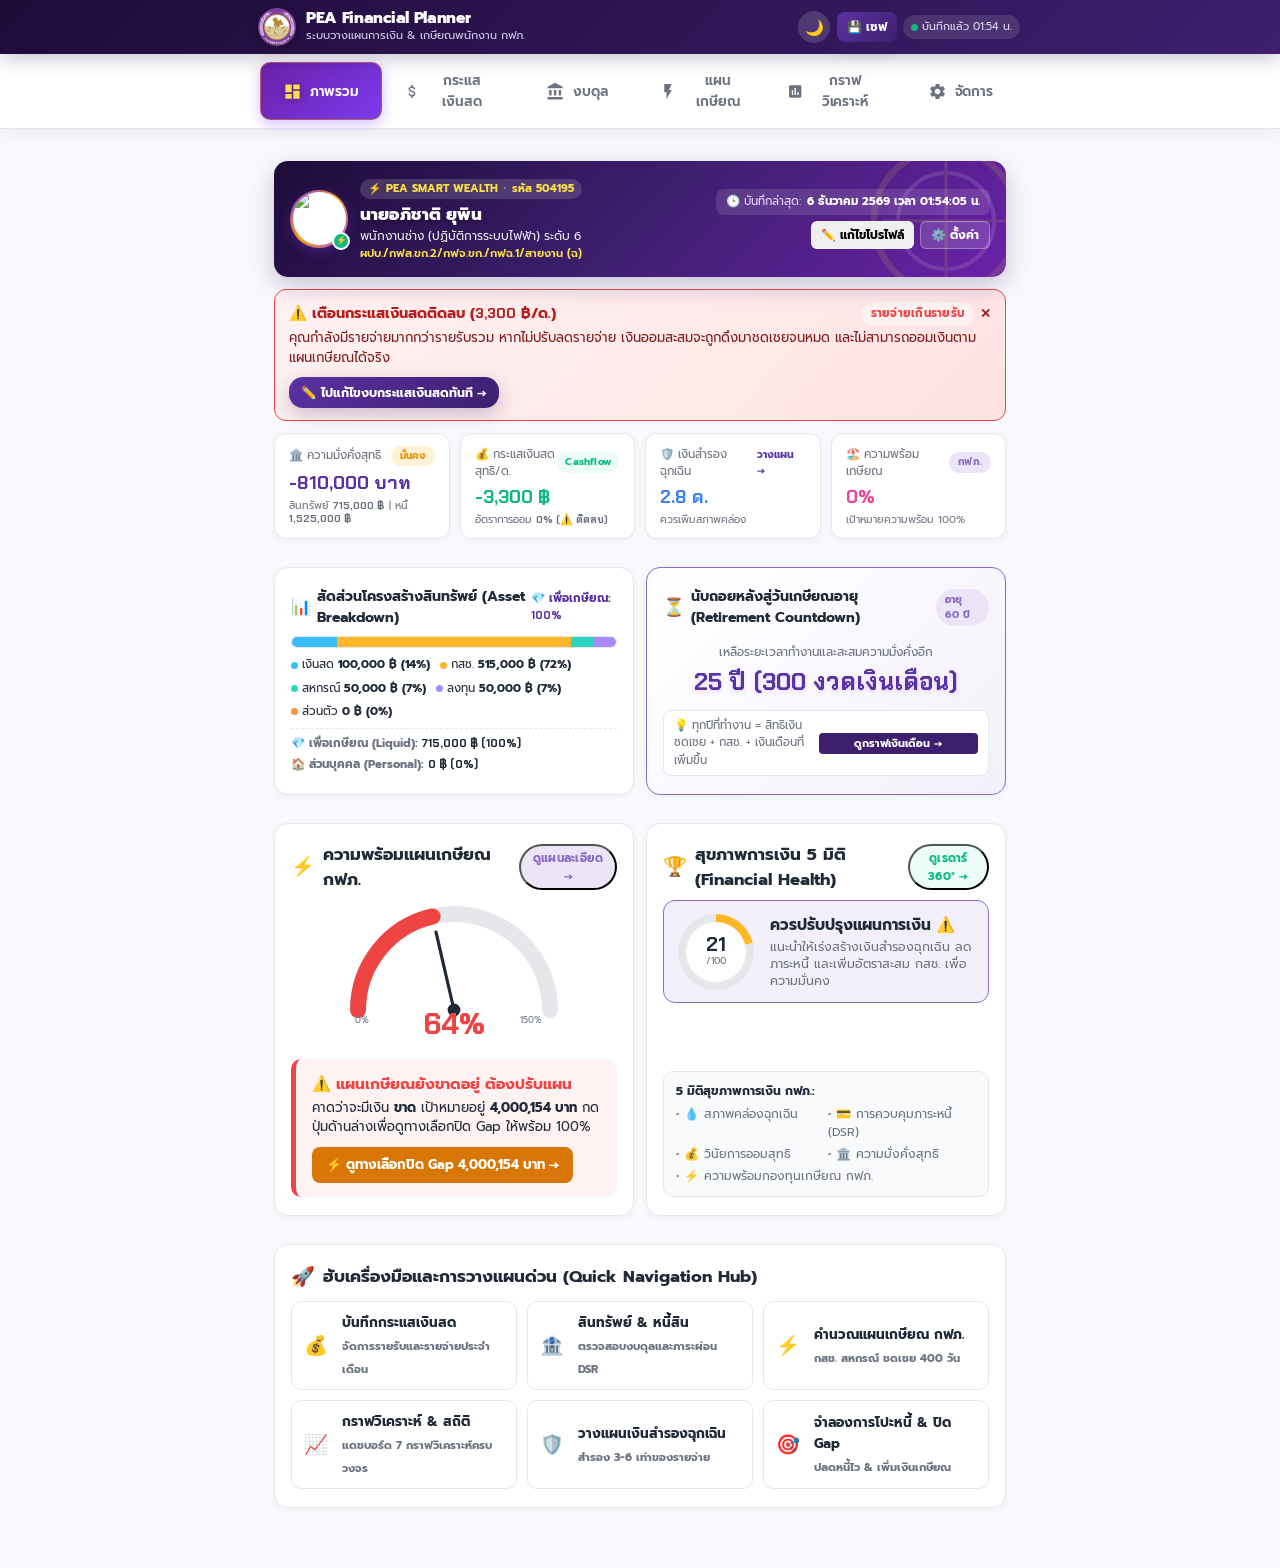
==== index.html @ 3d997333 "feat(dashboard): redesign Tab 1 with executive layout, KPI metric cards, and modern action hub" ====
﻿<!DOCTYPE html>
<html lang="th" data-theme="light">
<head>
  <meta charset="UTF-8">
  <meta name="viewport" content="width=device-width, initial-scale=1.0, maximum-scale=1.0, user-scalable=no, viewport-fit=cover">
  <title>PEA วางแผนการเงิน & แผนเกษียณ</title>
  
  <!-- PWA & iOS Meta Tags -->
  <meta name="theme-color" content="#3D1F6E">
  <meta name="apple-mobile-web-app-capable" content="yes">
  <meta name="apple-mobile-web-app-status-bar-style" content="black-translucent">
  <meta name="apple-mobile-web-app-title" content="PEA Finance">
  <link rel="manifest" href="manifest.json">
  <link rel="icon" type="image/svg+xml" href="icon.svg">
  <link rel="apple-touch-icon" href="icon.svg">

  <!-- Google Fonts & Libraries -->
  <link rel="preconnect" href="https://fonts.googleapis.com">
  <link rel="preconnect" href="https://fonts.gstatic.com" crossorigin>
  <link href="https://fonts.googleapis.com/css2?family=Chakra+Petch:wght@500;600;700&family=Prompt:wght@300;400;500;600;700&family=Sarabun:wght@300;400;500;600;700&display=swap" rel="stylesheet">
  <script src="https://cdnjs.cloudflare.com/ajax/libs/qrcodejs/1.0.0/qrcode.min.js"></script>

  <style>
    :root {
      --pea-dark: #1E0B38;
      --pea-purple: #3D1F6E;
      --pea-purple-light: #5B32A3;
      --pea-purple-soft: #8A6BC8;
      --pea-purple-bg: #F4F0FB;
      --pea-purple-tint: #ECE5F8;
      
      --pea-gold: #FFB627;
      --pea-gold-dark: #E69500;
      --pea-gold-light: #FFF1D6;
      
      --success: #10B981;
      --success-bg: #ECFDF5;
      --success-dark: #047857;
      
      --warning: #F59E0B;
      --warning-bg: #FEF3C7;
      
      --danger: #EF4444;
      --danger-bg: #FEF2F2;
      --danger-dark: #B91C1C;
      
      --info: #3B82F6;
      --info-bg: #EFF6FF;
      
      --bg: #F8F9FC;
      --card-bg: #FFFFFF;
      --card-sub: #F9FAFB;
      --text-main: #1F2937;
      --text-muted: #6B7280;
      --border: #E5E7EB;
      --border-focus: #5B32A3;
      --nav-bg: rgba(255, 255, 255, 0.94);
      --table-header: #F3F4F6;
      
      --radius-sm: 10px;
      --radius-md: 16px;
      --radius-lg: 24px;
      --shadow-sm: 0 2px 8px rgba(36, 17, 72, 0.04);
      --shadow-md: 0 8px 24px rgba(36, 17, 72, 0.08);
      --shadow-lg: 0 16px 36px rgba(36, 17, 72, 0.12);
      
      --safe-bottom: env(safe-area-inset-bottom, 16px);
      --safe-top: env(safe-area-inset-top, 16px);
    }

    [data-theme="dark"] {
      --pea-dark: #0F051D;
      --pea-purple: #4A2485;
      --pea-purple-light: #7042C1;
      --pea-purple-soft: #9F82DB;
      --pea-purple-bg: #22143D;
      --pea-purple-tint: #2C1B4D;
      
      --bg: #110920;
      --card-bg: #1B1033;
      --card-sub: #251842;
      --text-main: #F3F4F6;
      --text-muted: #9CA3AF;
      --border: #312154;
      --border-focus: #9F82DB;
      --nav-bg: rgba(27, 16, 51, 0.94);
      --table-header: #271948;
      
      --success-bg: rgba(16, 185, 129, 0.15);
      --danger-bg: rgba(239, 68, 68, 0.15);
      --warning-bg: rgba(245, 158, 11, 0.15);
      --info-bg: rgba(59, 130, 246, 0.15);
    }

    *, *::before, *::after {
      box-sizing: border-box;
      -webkit-tap-highlight-color: transparent;
      margin: 0;
      padding: 0;
    }

    html, body {
      overflow-x: hidden !important;
      max-width: 100vw !important;
      width: 100% !important;
      position: relative;
      transition: background-color 0.2s ease, border-color 0.2s ease, color 0.2s ease;
    }

    body {
      font-family: 'Prompt', 'Sarabun', sans-serif;
      background-color: var(--bg);
      color: var(--text-main);
      line-height: 1.5;
      padding-bottom: calc(78px + var(--safe-bottom));
      min-height: 100vh;
      -webkit-font-smoothing: antialiased;
      user-select: none;
    }

    input, button, select, textarea {
      font-family: inherit;
      user-select: text;
    }

    .num-font {
      font-family: 'Chakra Petch', 'Prompt', sans-serif;
      font-feature-settings: "tnum";
      font-variant-numeric: tabular-nums;
    }

    /* ---------- APP HEADER (MOBILE RESPONSIVE FULL-WIDTH) ---------- */
    .app-header {
      position: sticky;
      top: 0;
      z-index: 100;
      background: linear-gradient(135deg, var(--pea-dark), var(--pea-purple));
      color: #fff;
      padding: calc(8px + var(--safe-top)) 12px 8px;
      box-shadow: 0 4px 20px rgba(30, 11, 56, 0.25);
      width: 100%;
      box-sizing: border-box;
    }

    .header-content {
      max-width: 760px;
      margin: 0 auto;
      display: flex;
      flex-direction: column;
      gap: 7px;
      width: 100%;
      box-sizing: border-box;
    }

    .header-top-row {
      display: flex;
      align-items: center;
      justify-content: space-between;
      gap: 8px;
      width: 100%;
      min-width: 0;
    }

    .brand {
      display: flex;
      align-items: center;
      gap: 8px;
      min-width: 0;
      flex: 1;
    }

    .brand-icon {
      width: 38px;
      height: 38px;
      display: flex;
      align-items: center;
      justify-content: center;
      flex-shrink: 0;
    }

    .brand-icon img {
      width: 36px;
      height: 36px;
      object-fit: contain;
      filter: drop-shadow(0 2px 5px rgba(0,0,0,0.35));
    }

    .brand-info {
      min-width: 0;
      flex: 1;
      overflow: hidden;
    }

    .brand-title-wrap {
      display: flex;
      align-items: center;
      gap: 6px;
      flex-wrap: nowrap;
    }

    .brand-title {
      font-size: 0.98rem;
      font-weight: 800;
      letter-spacing: -0.02em;
      line-height: 1.2;
      color: #fff;
      margin: 0;
      white-space: nowrap;
      overflow: hidden;
      text-overflow: ellipsis;
    }

    .brand-badge {
      font-size: 0.62rem;
      padding: 1px 6px;
      border-radius: 6px;
      white-space: nowrap;
      flex-shrink: 0;
    }

    .brand-sub {
      font-size: 0.7rem;
      color: #D8CFEE;
      margin: 0;
      white-space: nowrap;
      overflow: hidden;
      text-overflow: ellipsis;
    }

    .header-top-right {
      display: flex;
      align-items: center;
      gap: 6px;
      flex-shrink: 0;
    }

    .header-actions {
      display: flex;
      align-items: center;
      gap: 6px;
      width: 100%;
      box-sizing: border-box;
    }

    .header-btn {
      flex: 1;
      padding: 5px 4px !important;
      font-size: 0.74rem !important;
      height: 30px !important;
      display: inline-flex !important;
      align-items: center !important;
      justify-content: center !important;
      gap: 4px !important;
      border-radius: 8px !important;
      white-space: nowrap;
      min-width: 0;
    }

    .header-btn.btn-outline {
      color: #FFFFFF !important;
      border-color: rgba(255, 255, 255, 0.28) !important;
      background: rgba(255, 255, 255, 0.1) !important;
    }
    .header-btn.btn-outline:hover {
      background: rgba(255, 255, 255, 0.22) !important;
    }

    .theme-toggle-btn {
      background: rgba(255, 255, 255, 0.15);
      border: none;
      color: #fff;
      width: 32px;
      height: 32px;
      border-radius: 50%;
      display: flex;
      align-items: center;
      justify-content: center;
      cursor: pointer;
      font-size: 0.95rem;
      backdrop-filter: blur(8px);
      flex-shrink: 0;
    }

    .save-status {
      font-size: 0.68rem;
      color: #E2D9F3;
      background: rgba(255, 255, 255, 0.12);
      padding: 4px 8px;
      border-radius: 999px;
      display: inline-flex;
      align-items: center;
      gap: 4px;
      backdrop-filter: blur(8px);
      white-space: nowrap;
      flex-shrink: 0;
    }

    .save-dot {
      width: 7px;
      height: 7px;
      border-radius: 50%;
      background-color: var(--pea-gold);
    }
    .save-dot.synced { background-color: var(--success); }

    /* ---------- USER PROFILE CHIP (HEADER) ---------- */
    .user-profile-chip {
      display: inline-flex;
      align-items: center;
      gap: 6px;
      background: rgba(255, 255, 255, 0.14);
      border: 1px solid rgba(255, 255, 255, 0.22);
      border-radius: 999px;
      padding: 2px 8px 2px 3px;
      cursor: pointer;
      transition: all 0.2s ease;
      user-select: none;
      backdrop-filter: blur(8px);
      flex-shrink: 0;
    }
    .user-profile-chip:hover {
      background: rgba(255, 255, 255, 0.24);
      transform: translateY(-1px);
    }
    .user-avatar-wrap {
      width: 24px;
      height: 24px;
      border-radius: 50%;
      padding: 1.5px;
      background: linear-gradient(135deg, #FFB627, #A855F7);
      flex-shrink: 0;
      box-shadow: 0 2px 6px rgba(0, 0, 0, 0.25);
    }
    .user-avatar-wrap img {
      width: 100%;
      height: 100%;
      object-fit: cover;
      border-radius: 50%;
      background: #fff;
      display: block;
    }
    .user-chip-info {
      display: flex;
      flex-direction: column;
      line-height: 1.12;
      text-align: left;
    }
    .user-chip-name {
      font-size: 0.72rem;
      font-weight: 700;
      color: #FFFFFF;
      white-space: nowrap;
      max-width: 85px;
      overflow: hidden;
      text-overflow: ellipsis;
    }
    .user-chip-role {
      font-size: 0.58rem;
      color: #FDE047;
      white-space: nowrap;
      max-width: 85px;
      overflow: hidden;
      text-overflow: ellipsis;
    }

    @media (min-width: 640px) {
      .header-content {
        flex-direction: row;
        align-items: center;
        justify-content: space-between;
      }
      .header-top-row {
        width: auto;
        flex: 1;
      }
      .header-actions {
        width: auto;
        justify-content: flex-end;
      }
      .header-btn {
        flex: initial;
        padding: 5px 10px !important;
      }
      .user-chip-name, .user-chip-role {
        max-width: 110px;
      }
    }

    /* ---------- MAIN CONTAINER ---------- */
    .app-main {
      max-width: 760px;
      margin: 0 auto;
      padding: 16px 14px;
    }

    /* ---------- TAB PANELS ---------- */
    .tab-panel {
      display: none;
      animation: fadeIn 0.25s ease-out;
    }
    .tab-panel.active {
      display: block;
    }

    @keyframes fadeIn {
      from { opacity: 0; transform: translateY(6px); }
      to { opacity: 1; transform: translateY(0); }
    }

    /* ---------- SEGMENTED CONTROLS (SUB-TABS) ---------- */
    .segmented-control {
      display: flex;
      background: var(--pea-purple-tint);
      border: 1px solid var(--border);
      border-radius: 14px;
      padding: 5px;
      margin-bottom: 18px;
      gap: 6px;
      box-shadow: inset 0 2px 4px rgba(0, 0, 0, 0.04);
    }

    .seg-btn {
      flex: 1;
      border: 1.5px solid transparent;
      background: transparent;
      padding: 10px 8px;
      font-size: 0.86rem;
      font-weight: 600;
      color: var(--pea-purple-soft);
      border-radius: 10px;
      cursor: pointer;
      transition: all 0.22s cubic-bezier(0.4, 0, 0.2, 1);
      text-align: center;
      display: flex;
      flex-direction: column;
      align-items: center;
      justify-content: center;
      gap: 3px;
      position: relative;
    }

    .seg-btn:hover:not(.active) {
      background: rgba(255, 255, 255, 0.45);
      color: var(--text-main);
    }

    .seg-btn.active {
      background: var(--card-bg);
      color: var(--pea-purple-light);
      border-color: var(--pea-purple-soft);
      box-shadow: 0 4px 14px rgba(91, 50, 163, 0.16), 0 1px 3px rgba(0, 0, 0, 0.06);
      font-weight: 700;
    }

    .seg-btn .seg-badge {
      font-size: 0.68rem;
      padding: 2px 8px;
      border-radius: 999px;
      background: var(--pea-purple-bg);
      color: var(--pea-purple-soft);
      font-weight: 700;
      transition: all 0.2s ease;
      font-family: 'Chakra Petch', sans-serif;
    }

    .seg-btn.active .seg-badge {
      background: var(--pea-purple-light);
      color: #FFFFFF;
    }

    /* ---------- CARDS ---------- */
    .card {
      background: var(--card-bg);
      border-radius: var(--radius-md);
      border: 1px solid var(--border);
      box-shadow: var(--shadow-sm);
      padding: 18px 16px;
      margin-bottom: 16px;
    }

    .card-header {
      display: flex;
      align-items: center;
      justify-content: space-between;
      margin-bottom: 14px;
      gap: 8px;
    }

    .card-title {
      display: flex;
      align-items: center;
      gap: 8px;
      font-size: 1.05rem;
      font-weight: 700;
      color: var(--text-main);
    }

    .card-title .icon {
      font-size: 1.2rem;
    }

    .badge {
      font-size: 0.72rem;
      font-weight: 700;
      padding: 3px 9px;
      border-radius: 999px;
      letter-spacing: 0.02em;
    }
    .badge-gold { background: var(--pea-gold-light); color: var(--pea-gold-dark); }
    .badge-purple { background: var(--pea-purple-tint); color: var(--pea-purple-soft); }
    .badge-green { background: var(--success-bg); color: var(--success); }
    .badge-red { background: var(--danger-bg); color: var(--danger); }
    .badge-blue { background: var(--info-bg); color: var(--info); }

    /* ---------- HERO CARDS ---------- */
    .hero-stat-card {
      background: linear-gradient(135deg, var(--pea-purple), var(--pea-dark));
      color: #fff;
      border-radius: var(--radius-lg);
      padding: 22px 20px;
      box-shadow: var(--shadow-md);
      margin-bottom: 16px;
      position: relative;
      overflow: hidden;
    }

    .hero-stat-card::after {
      content: '';
      position: absolute;
      right: -30px;
      top: -30px;
      width: 140px;
      height: 140px;
      background: radial-gradient(circle, rgba(255, 182, 39, 0.25) 0%, rgba(255, 182, 39, 0) 70%);
      border-radius: 50%;
    }

    .hero-stat-label {
      font-size: 0.84rem;
      color: #D8CFEE;
      margin-bottom: 4px;
      display: flex;
      justify-content: space-between;
      align-items: center;
    }

    .hero-stat-value {
      font-size: 2rem;
      font-weight: 700;
      color: #FFFFFF;
      line-height: 1.15;
      margin-bottom: 8px;
    }

    .hero-stat-sub {
      font-size: 0.82rem;
      color: #E2D9F3;
      display: flex;
      align-items: center;
      gap: 6px;
    }

    /* ---------- HEALTH SCORE RADAR CARD ---------- */
    .score-card {
      background: var(--card-bg);
      border-radius: var(--radius-md);
      border: 1px solid var(--border);
      padding: 16px;
      margin-bottom: 16px;
      display: flex;
      align-items: center;
      gap: 16px;
    }

    .score-circle {
      width: 76px;
      height: 76px;
      border-radius: 50%;
      background: conic-gradient(var(--pea-gold) var(--score-deg, 0deg), var(--border) 0deg);
      display: flex;
      align-items: center;
      justify-content: center;
      flex-shrink: 0;
      position: relative;
    }

    .score-circle-inner {
      width: 60px;
      height: 60px;
      border-radius: 50%;
      background: var(--card-bg);
      display: flex;
      flex-direction: column;
      align-items: center;
      justify-content: center;
    }

    .score-number {
      font-size: 1.25rem;
      font-weight: 800;
      color: var(--text-main);
      line-height: 1;
    }
    .score-max {
      font-size: 0.6rem;
      color: var(--text-muted);
    }

    .score-details {
      flex: 1;
    }

    .score-title {
      font-size: 0.96rem;
      font-weight: 700;
      color: var(--text-main);
      margin-bottom: 3px;
    }

    .score-desc {
      font-size: 0.78rem;
      color: var(--text-muted);
      line-height: 1.35;
    }

    /* ---------- STAT GRID ---------- */
    .stat-grid-2 {
      display: grid;
      grid-template-columns: 1fr 1fr;
      gap: 12px;
      margin-bottom: 16px;
    }

    .stat-grid-3 {
      display: grid;
      grid-template-columns: repeat(3, 1fr);
      gap: 10px;
      margin-bottom: 16px;
    }

    .mini-stat {
      background: var(--card-bg);
      border: 1px solid var(--border);
      border-radius: var(--radius-sm);
      padding: 12px 14px;
      box-shadow: var(--shadow-sm);
    }

    .mini-stat.highlight {
      background: var(--pea-purple-bg);
      border-color: var(--border-focus);
    }

    .mini-label {
      font-size: 0.76rem;
      color: var(--text-muted);
      margin-bottom: 4px;
      display: block;
    }

    .mini-value {
      font-size: 1.15rem;
      font-weight: 700;
      color: var(--text-main);
    }
    .mini-value.green { color: var(--success); }
    .mini-value.red { color: var(--danger); }
    .mini-value.gold { color: var(--pea-gold-dark); }

    .mini-sub {
      font-size: 0.72rem;
      color: var(--text-muted);
      margin-top: 2px;
    }

    /* ---------- COUNTDOWN BANNER ---------- */
    .countdown-banner {
      background: linear-gradient(135deg, var(--pea-purple-tint), var(--pea-purple-bg));
      border: 1px solid var(--pea-purple-soft);
      border-radius: var(--radius-sm);
      padding: 12px 16px;
      margin-bottom: 16px;
      display: flex;
      align-items: center;
      justify-content: space-between;
      gap: 10px;
    }

    .countdown-text {
      font-size: 0.84rem;
      color: var(--text-main);
    }
    .countdown-num {
      font-size: 1.1rem;
      font-weight: 800;
      color: var(--pea-purple-light);
    }

    /* ---------- INPUT FIELDS (MOBILE TOUCH FRIENDLY) ---------- */
    .input-group {
      margin-bottom: 14px;
    }

    .input-label {
      display: flex;
      justify-content: space-between;
      align-items: center;
      font-size: 0.88rem;
      font-weight: 500;
      color: var(--text-main);
      margin-bottom: 6px;
    }

    .input-hint {
      font-size: 0.75rem;
      color: var(--text-muted);
      font-weight: 400;
    }

    .input-wrap {
      position: relative;
      display: flex;
      align-items: center;
    }

    .form-input {
      width: 100%;
      background: var(--card-sub);
      border: 1.5px solid var(--border);
      border-radius: 12px;
      padding: 12px 14px;
      font-size: 1.05rem;
      font-weight: 600;
      color: var(--text-main);
      transition: all 0.2s ease;
      font-family: 'Chakra Petch', 'Prompt', sans-serif;
    }

    .form-input:focus {
      outline: none;
      background: var(--card-bg);
      border-color: var(--pea-purple-light);
      box-shadow: 0 0 0 4px rgba(91, 50, 163, 0.15);
    }

    .input-unit {
      position: absolute;
      right: 14px;
      color: var(--text-muted);
      font-size: 0.85rem;
      font-weight: 500;
      pointer-events: none;
    }

    /* Quick Number Presets / Helpers */
    .chips-row {
      display: flex;
      gap: 6px;
      margin-top: 6px;
      overflow-x: auto;
      padding-bottom: 4px;
      scrollbar-width: none;
    }
    .chips-row::-webkit-scrollbar { display: none; }

    .chip {
      background: var(--pea-purple-tint);
      border: 1px solid var(--border);
      color: var(--pea-purple-soft);
      font-size: 0.74rem;
      font-weight: 600;
      padding: 4px 10px;
      border-radius: 999px;
      white-space: nowrap;
      cursor: pointer;
    }
    .chip:active {
      background: var(--pea-purple-light);
      color: #fff;
    }

    /* ---------- BUTTONS ---------- */
    .btn {
      display: inline-flex;
      align-items: center;
      justify-content: center;
      gap: 8px;
      width: 100%;
      padding: 13px 18px;
      border-radius: 14px;
      font-size: 0.95rem;
      font-weight: 700;
      cursor: pointer;
      border: none;
      transition: all 0.2s ease;
      text-decoration: none;
    }

    .btn:active {
      transform: scale(0.98);
    }

    .btn-primary {
      background: linear-gradient(135deg, var(--pea-gold), var(--pea-gold-dark));
      color: #1E0B38;
      box-shadow: 0 6px 18px rgba(240, 153, 26, 0.35);
    }

    .btn-purple {
      background: linear-gradient(135deg, var(--pea-purple-light), var(--pea-purple));
      color: #FFFFFF;
      box-shadow: 0 6px 18px rgba(61, 31, 110, 0.25);
    }

    .btn-outline {
      background: var(--card-bg);
      border: 1.5px solid var(--border);
      color: var(--text-main);
    }
    .btn-outline:active {
      background: var(--card-sub);
    }

    .btn-sync {
      background: var(--pea-purple-bg);
      border: 1.5px dashed var(--pea-purple-soft);
      color: var(--pea-purple-soft);
      padding: 11px 16px;
      border-radius: 12px;
      font-size: 0.86rem;
      font-weight: 600;
      margin-bottom: 16px;
      cursor: pointer;
      width: 100%;
    }

    /* ---------- WIZARD STEPPER ---------- */
    .wizard-stepper {
      display: flex;
      align-items: center;
      justify-content: space-between;
      gap: 6px;
      margin-bottom: 16px;
      background: var(--card-sub);
      border: 1px solid var(--border);
      border-radius: 16px;
      padding: 6px;
      position: relative;
    }
    .wizard-step-btn {
      flex: 1;
      display: flex;
      flex-direction: column;
      align-items: center;
      justify-content: center;
      gap: 3px;
      padding: 8px 4px;
      background: transparent;
      border: none;
      border-radius: 12px;
      cursor: pointer;
      transition: all 0.25s ease;
      color: var(--text-muted);
      min-width: 0;
    }
    .wizard-step-btn .step-num {
      width: 24px;
      height: 24px;
      border-radius: 50%;
      background: var(--border);
      color: var(--text-muted);
      font-size: 0.76rem;
      font-weight: 700;
      display: flex;
      align-items: center;
      justify-content: center;
      transition: all 0.25s ease;
      font-family: 'Chakra Petch', sans-serif;
    }
    .wizard-step-btn .step-label {
      font-size: 0.72rem;
      font-weight: 600;
      white-space: nowrap;
      overflow: hidden;
      text-overflow: ellipsis;
      max-width: 100%;
    }
    .wizard-step-btn.active {
      background: var(--card-bg);
      color: var(--pea-purple-light);
      box-shadow: 0 2px 8px rgba(0,0,0,0.06);
    }
    .wizard-step-btn.active .step-num {
      background: linear-gradient(135deg, var(--pea-purple-light), var(--pea-purple));
      color: #fff;
      box-shadow: 0 2px 6px rgba(91, 50, 163, 0.35);
    }
    .wizard-step-btn.completed .step-num {
      background: #10B981;
      color: #fff;
    }
    .wizard-nav-btns {
      display: flex;
      gap: 10px;
      margin-top: 16px;
    }
    .wizard-nav-btns .btn {
      flex: 1;
    }

    /* ---------- FINANCIAL LITERACY TOOLTIPS ---------- */
    .tooltip-tag {
      display: inline-flex;
      align-items: center;
      justify-content: center;
      width: 16px;
      height: 16px;
      border-radius: 50%;
      background: var(--pea-purple-tint);
      color: var(--pea-purple-light);
      font-size: 0.68rem;
      font-weight: 700;
      cursor: help;
      margin-left: 4px;
      position: relative;
      border: 1px solid var(--border);
    }
    .tooltip-tag:hover::after, .tooltip-tag:active::after {
      content: attr(data-tip);
      position: absolute;
      bottom: calc(100% + 6px);
      left: 50%;
      transform: translateX(-50%);
      background: #1E1B2E;
      color: #FFFFFF;
      padding: 8px 12px;
      border-radius: 8px;
      font-size: 0.72rem;
      font-weight: 500;
      line-height: 1.4;
      white-space: normal;
      width: 220px;
      z-index: 10000;
      box-shadow: 0 6px 18px rgba(0,0,0,0.3);
      pointer-events: none;
    }
    .tooltip-tag:hover::before, .tooltip-tag:active::before {
      content: '';
      position: absolute;
      bottom: 100%;
      left: 50%;
      transform: translateX(-50%);
      border: 5px solid transparent;
      border-top-color: #1E1B2E;
      z-index: 10000;
    }

    /* ---------- QR CODE MODAL & SHARING ---------- */
    .qr-modal-overlay {
      position: fixed;
      top: 0;
      left: 0;
      right: 0;
      bottom: 0;
      background: rgba(15, 23, 42, 0.75);
      backdrop-filter: blur(5px);
      z-index: 99999;
      display: flex;
      align-items: center;
      justify-content: center;
      padding: 16px;
      animation: fadeIn 0.2s ease;
    }
    .qr-modal-content {
      background: var(--card-bg);
      border: 1px solid var(--border);
      border-radius: 20px;
      max-width: 440px;
      width: 100%;
      padding: 20px;
      box-shadow: 0 20px 40px rgba(0,0,0,0.3);
      position: relative;
      animation: popIn 0.3s cubic-bezier(0.175, 0.885, 0.32, 1.275);
    }
    .qr-box-wrap {
      display: flex;
      justify-content: center;
      align-items: center;
      background: #ffffff;
      padding: 14px;
      border-radius: 16px;
      box-shadow: 0 4px 16px rgba(91, 50, 163, 0.12);
      border: 2px solid var(--pea-purple-soft);
      margin: 12px auto;
      width: fit-content;
    }
    .qr-box-wrap img, .qr-box-wrap canvas {
      display: block;
      margin: 0 auto;
      border-radius: 6px;
    }

    /* ---------- CELEBRATION / GAMIFICATION STATE ---------- */
    .celebration-box {
      background: linear-gradient(135deg, rgba(16, 185, 129, 0.12), rgba(5, 150, 105, 0.05));
      border: 1.5px solid #10B981;
      border-radius: 14px;
      padding: 14px 16px;
      margin-bottom: 16px;
      display: flex;
      align-items: center;
      gap: 12px;
      animation: popIn 0.4s cubic-bezier(0.175, 0.885, 0.32, 1.275);
    }
    @keyframes popIn {
      0% { transform: scale(0.95); opacity: 0; }
      100% { transform: scale(1); opacity: 1; }
    }
    .celebration-icon {
      font-size: 2rem;
      flex-shrink: 0;
    }

    /* ---------- GAUGE & VISUALIZATIONS ---------- */
    .gauge-card {
      text-align: center;
      padding: 20px 16px 16px;
      background: var(--card-bg);
      border-radius: var(--radius-md);
      border: 1px solid var(--border);
      box-shadow: var(--shadow-sm);
      margin-bottom: 16px;
    }

    .gauge-svg {
      width: 240px;
      max-width: 100%;
      height: auto;
      display: block;
      margin: 0 auto;
    }

    .gauge-readout {
      font-family: 'Chakra Petch', sans-serif;
      font-weight: 700;
      font-size: 1.85rem;
      margin-top: -24px;
      margin-bottom: 4px;
    }

    .verdict-box {
      border-radius: var(--radius-sm);
      padding: 14px 16px;
      margin-top: 12px;
      text-align: left;
      border-left: 5px solid #6B7280;
    }
    .verdict-box.positive {
      background: var(--success-bg);
      border-color: var(--success);
      color: var(--success);
    }
    .verdict-box.negative {
      background: var(--danger-bg);
      border-color: var(--danger);
      color: var(--danger);
    }
    .verdict-box h4 {
      font-size: 0.95rem;
      margin-bottom: 3px;
    }
    .verdict-box p {
      font-size: 0.82rem;
      line-height: 1.45;
      color: var(--text-main);
    }

    /* Stacked comparison bars */
    .comp-bar-container {
      margin-top: 14px;
    }
    .comp-row {
      margin-bottom: 10px;
    }
    .comp-label-row {
      display: flex;
      justify-content: space-between;
      font-size: 0.78rem;
      color: var(--text-muted);
      margin-bottom: 4px;
    }
    .comp-track {
      background: var(--card-sub);
      height: 20px;
      border-radius: 8px;
      overflow: hidden;
      display: flex;
    }
    .comp-seg {
      height: 100%;
      transition: width 0.4s ease;
    }
    .seg-pf { background: var(--pea-purple-light); }
    .seg-other { background: var(--pea-gold); }
    .seg-coop { background: #0D9488; }
    .seg-severance { background: #0284C7; }
    .seg-needed { background: #6B7280; }

    /* Scenario Buttons */
    .scenario-grid {
      display: grid;
      grid-template-columns: repeat(3, 1fr);
      gap: 8px;
      margin-bottom: 16px;
    }
    .scenario-btn {
      background: var(--card-bg);
      border: 1.5px solid var(--border);
      border-radius: 12px;
      padding: 10px 6px;
      text-align: center;
      cursor: pointer;
      transition: all 0.2s ease;
    }
    .scenario-btn.active {
      border-color: var(--pea-purple-light);
      background: var(--pea-purple-bg);
      box-shadow: 0 4px 12px rgba(91, 50, 163, 0.15);
    }
    .scenario-btn .sc-title {
      font-size: 0.8rem;
      font-weight: 700;
      display: block;
      margin-bottom: 2px;
    }
    .scenario-btn .sc-desc {
      font-size: 0.68rem;
      color: var(--text-muted);
      display: block;
    }

    /* Smart Gap Solutions Card */
    .smart-gap-card {
      background: linear-gradient(135deg, #FFFBEB, #FEF3C7);
      border: 1.5px solid #F59E0B;
      border-radius: var(--radius-md);
      padding: 16px;
      margin-bottom: 16px;
    }
    [data-theme="dark"] .smart-gap-card {
      background: linear-gradient(135deg, #2D2010, #3B2A15);
      border-color: #D97706;
    }
    .solution-item {
      background: var(--card-bg);
      border-radius: 10px;
      padding: 10px 12px;
      margin-top: 8px;
      display: flex;
      align-items: center;
      justify-content: space-between;
      gap: 8px;
      font-size: 0.84rem;
      border: 1px solid var(--border);
    }
    .solution-btn {
      background: var(--pea-purple-light);
      color: #fff;
      border: none;
      border-radius: 8px;
      padding: 6px 12px;
      font-size: 0.76rem;
      font-weight: 700;
      cursor: pointer;
      white-space: nowrap;
    }
    .solution-btn:active {
      transform: scale(0.96);
    }

    .comp-legend {
      display: flex;
      flex-wrap: wrap;
      gap: 12px;
      font-size: 0.76rem;
      color: var(--text-muted);
      margin-top: 8px;
    }
    .legend-item {
      display: flex;
      align-items: center;
      gap: 5px;
    }
    .legend-dot {
      width: 10px;
      height: 10px;
      border-radius: 50%;
    }

    /* Dynamic Debt Sub-items */
    .debt-item-card {
      background: var(--card-bg);
      border: 1px solid var(--border);
      border-radius: 10px;
      padding: 10px 12px;
      margin-bottom: 8px;
      transition: all 0.2s ease;
    }
    .debt-item-card:hover {
      border-color: var(--pea-purple-soft);
    }
    .debt-header-row {
      display: flex;
      justify-content: space-between;
      align-items: center;
      margin-bottom: 8px;
      gap: 8px;
    }
    .debt-delete-btn {
      background: none;
      border: none;
      color: var(--danger);
      cursor: pointer;
      padding: 4px 6px;
      border-radius: 6px;
      font-size: 0.95rem;
      opacity: 0.7;
    }
    .debt-delete-btn:hover {
      opacity: 1;
      background: #FEE2E2;
    }
    .debt-grid-3 {
      display: grid;
      grid-template-columns: 1.2fr 1.2fr 1fr;
      gap: 8px;
    }
    @media (max-width: 480px) {
      .debt-grid-3 {
        grid-template-columns: 1fr 1fr;
      }
    }
    .add-debt-btn {
      width: 100%;
      padding: 8px 12px;
      border: 1.5px dashed var(--pea-purple-soft);
      background: var(--card-sub);
      color: var(--pea-purple-light);
      border-radius: 8px;
      font-weight: 600;
      font-size: 0.82rem;
      cursor: pointer;
      transition: all 0.2s ease;
      display: flex;
      align-items: center;
      justify-content: center;
      gap: 6px;
      margin-top: 4px;
    }
    .add-debt-btn:hover {
      background: var(--pea-purple-bg);
      border-color: var(--pea-purple-light);
    }

    /* Dynamic Asset Sub-items */
    .asset-item-card {
      background: var(--card-bg);
      border: 1px solid var(--border);
      border-radius: 10px;
      padding: 10px 12px;
      margin-bottom: 8px;
      transition: all 0.2s ease;
    }
    .asset-item-card:hover {
      border-color: var(--pea-purple-soft);
    }
    .asset-header-row {
      display: flex;
      justify-content: space-between;
      align-items: center;
      margin-bottom: 8px;
      gap: 8px;
    }
    .asset-delete-btn {
      background: none;
      border: none;
      color: var(--danger);
      cursor: pointer;
      padding: 4px 6px;
      border-radius: 6px;
      font-size: 0.95rem;
      opacity: 0.7;
    }
    .asset-delete-btn:hover {
      opacity: 1;
      background: #FEE2E2;
    }
    .add-asset-btn {
      width: 100%;
      padding: 8px 12px;
      border: 1.5px dashed var(--pea-purple-soft);
      background: var(--card-sub);
      color: var(--pea-purple-light);
      border-radius: 8px;
      font-weight: 600;
      font-size: 0.82rem;
      cursor: pointer;
      transition: all 0.2s ease;
      display: flex;
      align-items: center;
      justify-content: center;
      gap: 6px;
      margin-top: 4px;
    }
    .add-asset-btn:hover {
      background: var(--pea-purple-bg);
      border-color: var(--pea-purple-light);
    }

    /* ---------- SLIDERS (ลองปรับแผน) ---------- */
    .slider-box {
      background: var(--pea-purple-bg);
      border-radius: var(--radius-sm);
      padding: 16px;
      margin-bottom: 14px;
    }
    .slider-header {
      display: flex;
      justify-content: space-between;
      font-size: 0.86rem;
      font-weight: 600;
      margin-bottom: 8px;
    }
    .slider-val {
      color: var(--pea-purple-light);
      font-weight: 700;
    }
    input[type="range"] {
      width: 100%;
      accent-color: var(--pea-purple-light);
      height: 6px;
      border-radius: 3px;
      cursor: pointer;
    }

    /* ---------- LIST ITEMS & ROW BREAKDOWN ---------- */
    .breakdown-row {
      display: flex;
      justify-content: space-between;
      align-items: center;
      padding: 11px 0;
      border-bottom: 1px dashed var(--border);
      font-size: 0.9rem;
    }
    .breakdown-row:last-child {
      border-bottom: none;
    }
    .breakdown-row.total {
      font-weight: 700;
      font-size: 1rem;
      color: var(--text-main);
      padding-top: 14px;
      border-top: 2px solid var(--border);
      border-bottom: none;
    }

    /* ---------- ACCORDION SECTIONS ---------- */
    .accordion {
      border: 1px solid var(--border);
      border-radius: 14px;
      overflow: hidden;
      margin-bottom: 12px;
      background: var(--card-bg);
    }
    .accordion-header {
      padding: 14px 16px;
      display: flex;
      align-items: center;
      justify-content: space-between;
      background: var(--card-bg);
      cursor: pointer;
      font-weight: 600;
      font-size: 0.95rem;
      color: var(--text-main);
    }
    .accordion-header .arrow {
      transition: transform 0.25s ease;
      font-size: 0.8rem;
      color: var(--text-muted);
    }
    .accordion.open .accordion-header .arrow {
      transform: rotate(180deg);
    }
    .accordion-body {
      padding: 0 16px 16px;
      display: none;
    }
    .accordion.open .accordion-body {
      display: block;
    }

    /* ---------- TABLE STYLING FOR YEARLY PROJECTION ---------- */
    .table-wrap {
      overflow-x: auto;
      border: 1px solid var(--border);
      border-radius: 12px;
      margin-top: 10px;
    }
    .proj-table {
      width: 100%;
      border-collapse: collapse;
      font-size: 0.8rem;
      text-align: right;
    }
    .proj-table th {
      background: var(--table-header);
      padding: 8px 10px;
      font-weight: 600;
      color: var(--text-main);
      border-bottom: 1px solid var(--border);
      white-space: nowrap;
    }
    .proj-table td {
      padding: 8px 10px;
      border-bottom: 1px solid var(--border);
      white-space: nowrap;
    }
    .proj-table tr.retire-milestone {
      background: var(--pea-purple-tint);
      font-weight: 700;
    }

    /* ---------- TAB / BOTTOM NAVIGATION ---------- */
    .app-nav,
    .bottom-nav {
      position: fixed;
      bottom: 0;
      left: 0;
      right: 0;
      z-index: 100;
      background: var(--nav-bg);
      backdrop-filter: blur(16px);
      -webkit-backdrop-filter: blur(16px);
      border-top: 1.5px solid var(--border);
      padding: 6px 8px calc(6px + var(--safe-bottom));
      box-shadow: 0 -4px 20px rgba(0, 0, 0, 0.08);
      transition: all 0.25s ease;
    }

    .nav-container {
      max-width: 760px;
      margin: 0 auto;
      display: flex;
      justify-content: space-around;
      gap: 4px;
    }

    .nav-tab {
      flex: 1;
      display: flex;
      flex-direction: column;
      align-items: center;
      justify-content: center;
      gap: 3px;
      background: none;
      border: none;
      color: var(--text-muted);
      cursor: pointer;
      padding: 6px 2px;
      border-radius: 12px;
      transition: all 0.2s cubic-bezier(0.4, 0, 0.2, 1);
      user-select: none;
      -webkit-tap-highlight-color: transparent;
    }

    .nav-tab svg {
      width: 22px;
      height: 22px;
      fill: currentColor;
      transition: transform 0.2s ease, fill 0.2s ease;
    }

    .nav-tab span {
      font-size: 0.68rem;
      font-weight: 600;
      letter-spacing: -0.01em;
    }

    .nav-tab:hover {
      color: var(--pea-purple-light);
    }

    /* Active Highlight (Mobile) */
    .nav-tab.active {
      color: var(--pea-purple-light);
      background: linear-gradient(135deg, rgba(124, 58, 237, 0.14), rgba(245, 158, 11, 0.1));
      border: 1px solid rgba(124, 58, 237, 0.25);
      font-weight: 700;
    }

    .nav-tab.active svg {
      transform: translateY(-2px);
      fill: var(--pea-purple-light);
      filter: drop-shadow(0 2px 5px rgba(124, 58, 237, 0.35));
    }

    /* Responsive adjustments for Desktop & Tablet */
    @media (min-width: 768px) {
      body { padding-bottom: 30px; }
      .app-nav,
      .bottom-nav {
        position: sticky;
        top: 0;
        bottom: auto;
        border-top: none;
        border-bottom: 1.5px solid var(--border);
        box-shadow: 0 4px 16px rgba(0, 0, 0, 0.06);
        padding: 8px 16px;
        margin-bottom: 16px;
        z-index: 95;
      }
      .nav-container {
        max-width: 760px;
        margin: 0 auto;
        display: flex;
        justify-content: center;
        gap: 8px;
      }
      .nav-tab {
        flex: 1;
        max-width: 145px;
        flex-direction: row;
        gap: 8px;
        padding: 8px 14px;
        border-radius: 10px;
      }
      .nav-tab svg { width: 19px; height: 19px; }
      .nav-tab span { font-size: 0.84rem; }
      .nav-tab.active {
        color: #FFFFFF !important;
        background: linear-gradient(135deg, #6B21A8, #7C3AED) !important;
        box-shadow: 0 4px 14px rgba(124, 58, 237, 0.32);
        border: 1.5px solid rgba(245, 158, 11, 0.45) !important;
      }
      .nav-tab.active svg {
        fill: #FDE047 !important;
        filter: drop-shadow(0 1px 3px rgba(0,0,0,0.3));
        transform: none;
      }
      .nav-tab.active span {
        color: #FFFFFF !important;
      }
    }

    @media print {
      body {
        padding: 0 !important;
        margin: 0 !important;
        background: #fff !important;
        color: #111 !important;
        font-size: 8pt !important;
        font-family: 'Sarabun', 'Segoe UI', Tahoma, sans-serif !important;
      }
      .app-header,
      .bottom-nav,
      .app-main,
      .save-status,
      .theme-toggle-btn,
      #toastBox,
      .print-header {
        display: none !important;
      }
      .print-only-report {
        display: block !important;
        padding: 8mm 10mm !important;
        width: 100% !important;
        box-sizing: border-box !important;
      }
    }
    .print-only-report {
      display: none;
    }
  </style>
  <script src="https://cdn.jsdelivr.net/npm/chart.js"></script>
</head>
<body>

  <!-- TOP HEADER -->
  <header class="app-header">
    <div class="header-content">
      <!-- Main Row (Brand + Profile + Theme) -->
      <div class="header-top-row">
        <div class="brand">
          <div class="brand-icon">
            <img src="[data-uri]" alt="PEA Logo" style="width:38px; height:38px; object-fit:contain; flex-shrink:0; margin-right:4px;" />
          </div>
          <div class="brand-info">
            <div class="brand-title-wrap">
              <h1 class="brand-title">PEA Financial Planner</h1>
            </div>
            <p class="brand-sub">ระบบวางแผนการเงิน &amp; เกษียณพนักงาน กฟภ.</p>
          </div>
        </div>

        <div class="header-top-right">
          <button type="button" class="theme-toggle-btn" onclick="toggleDarkMode()" title="สลับโหมดมืด/สว่าง">
            <span id="themeIcon">🌙</span>
          </button>
        </div>
      </div>

      

      <!-- Action Buttons Row -->
      <div class="header-actions">
        <button type="button" class="btn btn-purple header-btn" onclick="manualSaveData()" title="&#xE1A;&#xE31;&#xE19;&#xE17;&#xE36;&#xE01;&#xE02;&#xE49;&#xE2D;&#xE21;&#xE39;&#xE25;&#xE25;&#xE07;&#xE40;&#xE1A;&#xE23;&#xE32;&#xE27;&#xE4C;&#xE40;&#xE0B;&#xE2D;&#xE23;&#xE4C;">
          <span>&#x1F4BE; &#xE40;&#xE0B;&#xE1F;</span>
        </button>
        <div class="save-status">
          <span class="save-dot synced" id="saveDot"></span>
          <span id="saveStatusText">&#xE1E;&#xE23;&#xE49;&#xE2D;&#xE21;</span>
        </div>
      </div>
    </div>
  </header>

  <!-- TAB NAVIGATION BAR (RESPONSIVE: TOP ON DESKTOP / FLOATING BOTTOM ON MOBILE) -->
  <nav class="app-nav">
    <div class="nav-container">
      <button class="nav-tab active" onclick="switchTab('dashboard', this)">
        <svg viewBox="0 0 24 24"><path d="M3 13h8V3H3v10zm0 8h8v-6H3v6zm10 0h8V11h-8v10zm0-18v6h8V3h-8z"/></svg>
        <span>&#xE20;&#xE32;&#xE1E;&#xE23;&#xE27;&#xE21;</span>
      </button>
      <button class="nav-tab" onclick="switchTab('cashflow', this)">
        <svg viewBox="0 0 24 24"><path d="M11.8 10.9c-2.27-.59-3-1.2-3-2.15 0-1.09 1.01-1.85 2.7-1.85 1.78 0 2.44.85 2.5 2.1h2.21c-.07-1.72-1.12-3.3-3.21-3.81V3h-3v2.16c-1.94.42-3.5 1.68-3.5 3.61 0 2.31 1.91 3.46 4.7 4.13 2.5.6 3 1.48 3 2.41 0 .69-.49 1.79-2.7 1.79-2.06 0-2.87-.92-2.98-2.1h-2.2c.12 2.19 1.76 3.42 3.68 3.83V21h3v-2.15c1.95-.37 3.5-1.5 3.5-3.55 0-2.84-2.43-3.81-4.7-4.4z"/></svg>
        <span>&#xE01;&#xE23;&#xE30;&#xE41;&#xE2A;&#xE40;&#xE07;&#xE34;&#xE19;&#xE2A;&#xE14;</span>
      </button>
      <button class="nav-tab" onclick="switchTab('networth', this)">
        <svg viewBox="0 0 24 24"><path d="M4 10v7h3v-7H4zm6 0v7h3v-7h-3zM2 22h19v-3H2v3zm14-12v7h3v-7h-3zm-4.5-9L2 6v2h19V6l-9.5-5z"/></svg>
        <span>&#xE07;&#xE1A;&#xE14;&#xE38;&#xE25;</span>
      </button>
      <button class="nav-tab" onclick="switchTab('retirement', this)">
        <svg viewBox="0 0 24 24"><path d="M7 2v11h3v9l7-12h-4l4-8z"/></svg>
        <span>&#xE41;&#xE1C;&#xE19;&#xE40;&#xE01;&#xE29;&#xE35;&#xE22;&#xE13;</span>
      </button>
      <button class="nav-tab" onclick="switchTab('analytics', this)">
        <svg viewBox="0 0 24 24"><path d="M19 3H5c-1.1 0-2 .9-2 2v14c0 1.1.9 2 2 2h14c1.1 0 2-.9 2-2V5c0-1.1-.9-2-2-2zM9 17H7v-7h2v7zm4 0h-2V7h2v10zm4 0h-2v-4h2v4z"/></svg>
        <span>&#xE01;&#xE23;&#xE32;&#xE1F;&#xE27;&#xE34;&#xE40;&#xE04;&#xE23;&#xE32;&#xE30;&#xE2B;&#xE4C;</span>
      </button>
      <button class="nav-tab" onclick="switchTab('settings', this)">
        <svg viewBox="0 0 24 24"><path d="M19.14 12.94c.04-.3.06-.61.06-.94 0-.32-.02-.64-.07-.94l2.03-1.58c.18-.14.23-.41.12-.61l-1.92-3.32c-.12-.22-.37-.29-.59-.22l-2.39.96c-.5-.38-1.03-.7-1.62-.94l-.36-2.54c-.04-.24-.24-.41-.48-.41h-3.84c-.24 0-.43.17-.47.41l-.36 2.54c-.59.24-1.13.57-1.62.94l-2.39-.96c-.22-.08-.47 0-.59.22L2.74 8.87c-.12.21-.08.47.12.61l2.03 1.58c-.05.3-.09.63-.09.94s.02.64.07.94l-2.03 1.58c-.18.14-.23.41-.12.61l1.92 3.32c.12.22.37.29.59.22l2.39-.96c.5.38 1.03.7 1.62.94l.36 2.54c.05.24.24.41.48.41h3.84c.24 0 .44-.17.47-.41l.36-2.54c.59-.24 1.13-.56 1.62-.94l2.39.96c.22.08.47 0 .59-.22l1.92-3.32c.12-.22.07-.47-.12-.61l-2.01-1.58zM12 15.6c-1.98 0-3.6-1.62-3.6-3.6s1.62-3.6 3.6-3.6 3.6 1.62 3.6 3.6-1.62 3.6-3.6 3.6z"/></svg>
        <span>&#xE08;&#xE31;&#xE14;&#xE01;&#xE32;&#xE23;</span>
      </button>
    </div>
  </nav>

  <!-- MAIN CONTENT CONTAINER -->
  <main class="app-main">

    <!-- ==================== TAB 1: ภาพรวม (DASHBOARD) ==================== -->
    <div class="tab-panel active" id="tab-dashboard">
      
      <!-- Unified Executive Profile & Welcome Hero Banner -->
      <div class="card" style="padding:14px 16px; margin-bottom:12px; background:linear-gradient(135deg, #1E0B38 0%, #3D1F6E 50%, #6B21A8 100%); color:#FFFFFF; border:none; border-radius:14px; position:relative; overflow:hidden; box-shadow:0 8px 24px rgba(61,31,110,0.25);">
        <!-- Decorative Background Elements SVG -->
        <svg style="position:absolute; right:-20px; top:-20px; width:160px; height:160px; opacity:0.12; pointer-events:none;" viewBox="0 0 100 100">
          <circle cx="50" cy="50" r="45" fill="none" stroke="#FDE047" stroke-width="4"/>
          <circle cx="50" cy="50" r="30" fill="none" stroke="#FFFFFF" stroke-width="2.5"/>
          <path d="M50 10 L50 90 M10 50 L90 50" stroke="#FDE047" stroke-width="2"/>
        </svg>

        <div style="display:flex; justify-content:space-between; align-items:center; gap:12px; position:relative; z-index:1; flex-wrap:wrap;">
          <!-- Left: User Profile & Details -->
          <div style="display:flex; align-items:center; gap:12px; min-width:240px; flex:1;">
            <div style="position:relative; cursor:pointer;" onclick="openProfileModal()" title="คลิกเพื่อแก้ไขโปรไฟล์">
              <div style="width:58px; height:58px; border-radius:50%; padding:2.5px; background:linear-gradient(135deg, #7C3AED, #F59E0B, #A855F7); box-shadow:0 4px 12px rgba(124,58,237,0.3);">
                <img id="dashUserAvatar" src="" alt="Profile" style="width:100%; height:100%; object-fit:cover; border-radius:50%; background:#FFF; display:block;">
              </div>
              <span style="position:absolute; bottom:-2px; right:-2px; background:#10B981; color:#FFF; border-radius:50%; width:18px; height:18px; display:flex; align-items:center; justify-content:center; font-size:0.55rem; border:2px solid var(--card-bg);" title="กฟภ.">⚡</span>
            </div>
            <div>
              <div style="display:inline-flex; align-items:center; gap:6px; background:rgba(255,255,255,0.15); padding:2px 8px; border-radius:12px; font-size:0.68rem; font-weight:700; color:#FDE047; margin-bottom:3px;">
                <span>⚡ PEA SMART WEALTH</span>
                <span>·</span>
                <span id="dashUserEmpId">รหัส 504195</span>
              </div>
              <div style="display:flex; align-items:center; gap:6px; flex-wrap:wrap;">
                <b id="dashUserName" style="font-size:1.05rem; font-weight:800; text-shadow:0 2px 4px rgba(0,0,0,0.3);">นายอภิชาติ ยุพิน</b>
              </div>
              <div id="dashUserPosition" style="font-size:0.75rem; opacity:0.92; line-height:1.3; margin-top:1px;">
                พนักงานช่าง (ปฏิบัติการระบบไฟฟ้า) ระดับ 6
              </div>
              <div id="dashUserDept" style="font-size:0.7rem; color:#FDE047; font-weight:600; margin-top:2px;">
                ผปบ./กฟส.ขก.2/กฟจ.ขก./กฟฉ.1/สายงาน (ฉ)
              </div>
            </div>
          </div>

          <!-- Right: Action Buttons & Last Saved -->
          <div style="display:flex; flex-direction:column; align-items:flex-end; gap:6px;">
            <div style="display:inline-flex; align-items:center; gap:6px; background:rgba(255,255,255,0.12); padding:4px 10px; border-radius:8px; font-size:0.72rem; color:#E9D5FF;">
              <span>🕒 บันทึกล่าสุด:</span>
              <b id="dashLastSavedFullText" style="color:#FFFFFF;">-</b>
            </div>
            <div style="display:flex; gap:6px;">
              <button type="button" class="btn btn-gold" style="padding:4px 10px; font-size:0.74rem; width:auto; border-radius:6px;" onclick="openProfileModal()">
                <span>✏️ แก้ไขโปรไฟล์</span>
              </button>
              <button type="button" class="btn btn-outline" style="padding:4px 10px; font-size:0.74rem; width:auto; border-radius:6px; background:rgba(255,255,255,0.15); color:#FFFFFF; border-color:rgba(255,255,255,0.3);" onclick="switchTab('settings')">
                <span>⚙️ ตั้งค่า</span>
              </button>
            </div>
          </div>
        </div>
      </div>

      <!-- Financial Health Milestone Dynamic Trophy Banner -->
      <div id="dashMilestoneAchievementBadge" style="display:none; padding:10px 14px; margin-bottom:12px; border-radius:12px; background:linear-gradient(135deg, #FEF3C7, #FDE68A); border:1.5px solid #F59E0B; color:#92400E; display:flex; align-items:center; justify-content:space-between; flex-wrap:wrap; gap:8px;">
        <div style="display:flex; align-items:center; gap:8px;">
          <span style="font-size:1.4rem;">🏆</span>
          <div>
            <b id="dashMilestoneTitle" style="font-size:0.86rem; color:#78350F; display:block;">PEA Financial Milestone</b>
            <span id="dashMilestoneSubtitle" style="font-size:0.75rem; color:#92400E;">-</span>
          </div>
        </div>
        <span class="badge badge-gold" id="dashMilestoneTag">ยอดเยี่ยม</span>
      </div>

      <!-- Hidden Last Saved Card Placeholder to maintain DOM ID compatibility -->
      <div id="dashLastSavedCard" style="display:none;">
        <span id="dashLastSavedSubText">บันทึกข้อมูลอัตโนมัติ</span>
      </div>

      <!-- Single Cashflow Deficit Alert (Shown if Net Cashflow < 0) -->
      <div id="dashCashflowDeficitAlert" style="display:none; background:linear-gradient(135deg, #FEF2F2, #FEE2E2); border:1.5px solid #EF4444; border-radius:12px; padding:12px 14px; margin-bottom:12px; font-size:0.82rem; line-height:1.5;">
        <div style="display:flex; justify-content:space-between; align-items:center; margin-bottom:4px; flex-wrap:wrap; gap:6px;">
          <b style="color:#B91C1C; font-size:0.9rem;">⚠️ เตือนกระแสเงินสดติดลบ (<span id="dashDeficitAmount" class="num-font">0</span> ฿/ด.)</b>
          <div style="display:flex; align-items:center; gap:6px;">
            <span class="badge badge-red">รายจ่ายเกินรายรับ</span>
            <button type="button" style="background:none; border:none; color:#991B1B; font-size:0.8rem; cursor:pointer; font-weight:bold;" onclick="$('dashCashflowDeficitAlert').style.display='none'" title="ซ่อนชั่วคราว">✕</button>
          </div>
        </div>
        <p style="color:#7F1D1D; margin:0 0 8px;">คุณกำลังมีรายจ่ายมากกว่ารายรับรวม หากไม่ปรับลดรายจ่าย เงินออมสะสมจะถูกดึงมาชดเชยจนหมด และไม่สามารถออมเงินตามแผนเกษียณได้จริง</p>
        <div style="display:flex; gap:8px; flex-wrap:wrap;">
          <button type="button" class="btn btn-purple" style="padding:6px 12px; font-size:0.78rem; width:auto;" onclick="switchTab('cashflow')">✏️ ไปแก้ไขงบกระแสเงินสดทันที →</button>
        </div>
      </div>

      <!-- 4 Executive KPI Metric Cards -->
      <div style="display:grid; grid-template-columns:repeat(auto-fit, minmax(140px, 1fr)); gap:10px; margin-bottom:12px;">
        <!-- Card 1: Net Worth -->
        <div class="card" style="padding:12px 14px; border:1px solid var(--border); border-radius:12px; cursor:pointer;" onclick="switchTab('networth')" title="คลิกเพื่อดูสินทรัพย์และหนี้สิน">
          <div style="display:flex; justify-content:space-between; align-items:center; margin-bottom:4px;">
            <span style="font-size:0.72rem; color:var(--text-muted);">🏛️ ความมั่งคั่งสุทธิ</span>
            <span class="badge badge-gold" id="dashHealthBadge" style="font-size:0.62rem;">มั่นคง</span>
          </div>
          <div class="num-font" id="dashNetWorth" style="font-size:1.15rem; font-weight:800; color:var(--pea-purple-light); margin-bottom:2px;">0 บาท</div>
          <div style="font-size:0.65rem; color:var(--text-muted); line-height:1.2;">
            สินทรัพย์ <b class="num-font" id="dashTotalAssets">0</b> | หนี้ <b class="num-font" id="dashTotalLiabilities">0</b>
          </div>
        </div>

        <!-- Card 2: Net Cashflow -->
        <div class="card" style="padding:12px 14px; border:1px solid var(--border); border-radius:12px; cursor:pointer;" onclick="switchTab('cashflow')" title="คลิกเพื่อดูงบกระแสเงินสด">
          <div style="display:flex; justify-content:space-between; align-items:center; margin-bottom:4px;">
            <span style="font-size:0.72rem; color:var(--text-muted);">💰 กระแสเงินสดสุทธิ/ด.</span>
            <span class="badge badge-green" style="font-size:0.62rem;">Cashflow</span>
          </div>
          <div class="num-font" id="dashNetCashflow" style="font-size:1.15rem; font-weight:800; color:#10B981; margin-bottom:2px;">0 ฿</div>
          <div style="font-size:0.65rem; color:var(--text-muted); line-height:1.2;">
            อัตราการออม <b id="dashSavingsRate" class="num-font">0%</b>
          </div>
        </div>

        <!-- Card 3: Emergency Fund -->
        <div class="card" style="padding:12px 14px; border:1px solid var(--border); border-radius:12px; cursor:pointer;" onclick="jumpToEmergencyPlanner()" title="คลิกเพื่อวางแผนเงินสำรองฉุกเฉิน">
          <div style="display:flex; justify-content:space-between; align-items:center; margin-bottom:4px;">
            <span style="font-size:0.72rem; color:var(--text-muted);">🛡️ เงินสำรองฉุกเฉิน</span>
            <span style="font-size:0.65rem; color:var(--pea-purple-light); font-weight:700;">วางแผน →</span>
          </div>
          <div class="num-font" id="dashEmergencyMonths" style="font-size:1.15rem; font-weight:800; color:#3B82F6; margin-bottom:2px;">0.0 เดือน</div>
          <div style="font-size:0.65rem; color:var(--text-muted); line-height:1.2;" id="dashEmergencySub">
            เป้าหมาย 3-6 เดือน
          </div>
        </div>

        <!-- Card 4: Retirement Readiness -->
        <div class="card" style="padding:12px 14px; border:1px solid var(--border); border-radius:12px; cursor:pointer;" onclick="switchTab('retirement')" title="คลิกเพื่อดูแผนเกษียณ กฟภ.">
          <div style="display:flex; justify-content:space-between; align-items:center; margin-bottom:4px;">
            <span style="font-size:0.72rem; color:var(--text-muted);">🏖️ ความพร้อมเกษียณ</span>
            <span class="badge badge-purple" style="font-size:0.62rem;">กฟภ.</span>
          </div>
          <div class="num-font" id="dashReadoutBadgeText" style="font-size:1.15rem; font-weight:800; color:#EC4899; margin-bottom:2px;">
            <span id="dashGaugeReadoutSync">0%</span>
          </div>
          <div style="font-size:0.65rem; color:var(--text-muted); line-height:1.2;">
            เป้าหมายความพร้อม 100%
          </div>
        </div>
      </div>

      <!-- Row 2: Asset Breakdown & Retirement Countdown (Dual Panel Grid) -->
      <div style="display:grid; grid-template-columns:repeat(auto-fit, minmax(280px, 1fr)); gap:12px; margin-bottom:12px;">
        
        <!-- Column 1: Asset Breakdown Card -->
        <div class="card" style="border-radius:14px;">
          <div style="display:flex; justify-content:space-between; align-items:center; margin-bottom:8px;">
            <div style="display:inline-flex; align-items:center; gap:6px;">
              <span style="font-size:1rem;">📊</span>
              <b style="font-size:0.88rem; color:var(--text-main);">สัดส่วนโครงสร้างสินทรัพย์ (Asset Breakdown)</b>
            </div>
            <span style="font-size:0.72rem; color:var(--pea-purple-light); font-weight:700;">💎 เพื่อเกษียณ: <b id="nwLiquidPct" class="num-font">0%</b></span>
          </div>

          <div class="comp-track" style="height:12px; border-radius:6px; overflow:hidden; display:flex; background:var(--bg-main); border:1px solid var(--border); margin-bottom:8px;">
            <div id="nwSegCash" style="background:#38BDF8; width:20%; height:100%; transition:width 0.4s ease;" title="เงินสด/เงินฝาก"></div>
            <div id="nwSegPF" style="background:var(--pea-gold); width:40%; height:100%; transition:width 0.4s ease;" title="กสช. กฟภ."></div>
            <div id="nwSegCoop" style="background:#2DD4BF; width:20%; height:100%; transition:width 0.4s ease;" title="หุ้นสหกรณ์"></div>
            <div id="nwSegInvest" style="background:#A78BFA; width:10%; height:100%; transition:width 0.4s ease;" title="การลงทุน"></div>
            <div id="nwSegReal" style="background:#FB923C; width:10%; height:100%; transition:width 0.4s ease;" title="อสังหาฯ/ของใช้ส่วนตัว"></div>
          </div>

          <div style="display:flex; flex-wrap:wrap; gap:6px 10px; font-size:0.72rem; margin-bottom:8px;">
            <span style="display:inline-flex; align-items:center; gap:4px;"><span style="width:7px; height:7px; border-radius:50%; background:#38BDF8;"></span>เงินสด <b id="nwValCash">0฿</b></span>
            <span style="display:inline-flex; align-items:center; gap:4px;"><span style="width:7px; height:7px; border-radius:50%; background:var(--pea-gold);"></span>กสช. <b id="nwValPF">0฿</b></span>
            <span style="display:inline-flex; align-items:center; gap:4px;"><span style="width:7px; height:7px; border-radius:50%; background:#2DD4BF;"></span>สหกรณ์ <b id="nwValCoop">0฿</b></span>
            <span style="display:inline-flex; align-items:center; gap:4px;"><span style="width:7px; height:7px; border-radius:50%; background:#A78BFA;"></span>ลงทุน <b id="nwValInvest">0฿</b></span>
            <span style="display:inline-flex; align-items:center; gap:4px;"><span style="width:7px; height:7px; border-radius:50%; background:#FB923C;"></span>ส่วนตัว <b id="nwValReal">0฿</b></span>
          </div>

          <div style="padding-top:6px; border-top:1px dashed var(--border); display:flex; justify-content:space-between; font-size:0.72rem; color:var(--text-muted); flex-wrap:wrap; gap:4px;">
            <span>💎 <b>เพื่อเกษียณ (Liquid):</b> <span id="nwLiquidTotalVal" class="num-font" style="color:var(--text-main); font-weight:700;">-</span></span>
            <span>🏠 <b>ส่วนบุคคล (Personal):</b> <span id="nwPersonalTotalVal" class="num-font" style="color:var(--text-main); font-weight:700;">-</span></span>
          </div>
        </div>

        <!-- Column 2: Retirement Countdown Card -->
        <div class="card" style="border-radius:14px; background:linear-gradient(135deg, var(--card-bg), var(--pea-purple-bg)); border:1.5px solid var(--pea-purple-soft); display:flex; flex-direction:column; justify-content:space-between;">
          <div style="display:flex; justify-content:space-between; align-items:center; margin-bottom:6px;">
            <div style="display:inline-flex; align-items:center; gap:6px;">
              <span style="font-size:1.1rem;">⏳</span>
              <b style="font-size:0.88rem; color:var(--text-main);">นับถอยหลังสู่วันเกษียณอายุ (Retirement Countdown)</b>
            </div>
            <span class="badge badge-purple" style="font-size:0.65rem;">อายุ 60 ปี</span>
          </div>

          <div style="text-align:center; padding:10px 0;">
            <div style="font-size:0.74rem; color:var(--text-muted); margin-bottom:2px;">เหลือระยะเวลาทำงานและสะสมความมั่งคั่งอีก</div>
            <div class="countdown-num num-font" id="dashCountdownText" style="font-size:1.5rem; font-weight:800; color:var(--pea-purple-light); text-shadow:0 2px 4px rgba(124,58,237,0.15);">0 ปี 0 ด.</div>
          </div>

          <div style="background:var(--card-bg); border-radius:8px; padding:6px 10px; border:1px solid var(--border); font-size:0.72rem; color:var(--text-muted); display:flex; justify-content:space-between; align-items:center;">
            <span>💡 ทุกปีที่ทำงาน = สิทธิเงินชดเชย + กสช. + เงินเดือนที่เพิ่มขึ้น</span>
            <button type="button" class="btn btn-sm" style="padding:2px 8px; font-size:0.68rem; background:var(--pea-purple); color:#FFF; border:none; border-radius:4px; cursor:pointer;" onclick="switchTab('analytics')">ดูกราฟเงินเดือน →</button>
          </div>
        </div>

      </div>

      <!-- Row 3: Retirement Readiness Gauge & 5-Dimension Scorecard Grid -->
      <div style="display:grid; grid-template-columns:repeat(auto-fit, minmax(280px, 1fr)); gap:12px; margin-bottom:12px;">
        
        <!-- Column 1: Retirement Readiness Gauge Card -->
        <div class="card" style="border-radius:14px;">
          <div class="card-header" style="margin-bottom:6px;">
            <div class="card-title">
              <span class="icon">⚡</span>
              <span>ความพร้อมแผนเกษียณ กฟภ.</span>
            </div>
            <button type="button" class="badge badge-purple" style="cursor:pointer;" onclick="switchTab('retirement')">ดูแผนละเอียด →</button>
          </div>

          <div class="gauge-card" style="border:none; padding:0; box-shadow:none; margin-bottom:6px;">
            <svg class="gauge-svg" viewBox="0 0 300 160" aria-hidden="true">
              <path d="M30,140 A110,110 0 0 1 270,140" fill="none" stroke="var(--border)" stroke-width="20" stroke-linecap="round" pathLength="100"/>
              <path id="dashGaugeProgress" d="M30,140 A110,110 0 0 1 270,140" fill="none" stroke="#EF4444" stroke-width="20" stroke-linecap="round" pathLength="100" stroke-dasharray="100" stroke-dashoffset="100"/>
              <g id="dashGaugeNeedle" transform="rotate(-90 150 140)">
                <line x1="150" y1="140" x2="150" y2="40" stroke="var(--text-main)" stroke-width="4" stroke-linecap="round"/>
              </g>
              <circle cx="150" cy="140" r="8" fill="var(--text-main)"/>
              <text x="26" y="156" font-size="11" fill="var(--text-muted)" font-family="Prompt">0%</text>
              <text x="232" y="156" font-size="11" fill="var(--text-muted)" font-family="Prompt">150%</text>
            </svg>
            <div class="gauge-readout num-font" id="dashGaugeReadout">0%</div>
          </div>

          <div class="verdict-box" id="dashVerdictBox">
            <h4 id="dashVerdictTitle">กำลังประเมินแผนเกษียณ</h4>
            <p id="dashVerdictDesc">กรอกข้อมูลเงินเดือนและเงินออมของคุณเพื่อเริ่มประเมินความพร้อม</p>
            <div id="dashGapActionWrap" style="margin-top:10px; display:none;">
              <button type="button" class="solution-btn" style="background:#D97706; padding:8px 14px; font-size:0.82rem;" onclick="goToSmartGap()">⚡ ดูทางเลือกปิด Gap <span id="dashGapAmount">-</span> บาท →</button>
            </div>
          </div>

          <!-- Celebration Box -->
          <div id="dashCelebrationBox" class="celebration-box" style="display:none; margin-top:10px;">
            <div class="celebration-icon">🎉</div>
            <div>
              <b style="color:#065F46; font-size:0.88rem;">ยินดีด้วยครับ! แผนเกษียณของคุณมีความพร้อม 100% แล้ว</b>
              <div style="font-size:0.75rem; color:#047857; margin-top:2px;">เงินทุนสะสม ณ วันเกษียณเพียงพอต่อค่าใช้จ่ายตลอดอายุขัยอย่างมั่นคง</div>
            </div>
          </div>
        </div>

        <!-- Column 2: Financial Health Scorecard (5-Dimensions) -->
        <div class="card" style="border-radius:14px; display:flex; flex-direction:column; justify-content:space-between;">
          <div>
            <div class="card-header" style="margin-bottom:8px;">
              <div class="card-title">
                <span class="icon">🏆</span>
                <span>สุขภาพการเงิน 5 มิติ (Financial Health)</span>
              </div>
              <button type="button" class="badge badge-green" style="cursor:pointer;" onclick="switchTab('analytics')">ดูเรดาร์ 360° →</button>
            </div>

            <div class="score-card" style="margin-bottom:12px; background:var(--pea-purple-bg); border:1px solid var(--pea-purple-soft); border-radius:12px; padding:12px 14px;">
              <div class="score-circle" id="scoreCircle">
                <div class="score-circle-inner">
                  <span class="score-number num-font" id="scoreNumber">0</span>
                  <span class="score-max">/100</span>
                </div>
              </div>
              <div class="score-details">
                <div class="score-title" id="scoreTitle">คะแนนสุขภาพการเงิน</div>
                <div class="score-desc" id="scoreDesc">ประเมินจาก 5 มิติ: เงินออม, ภาระหนี้, สภาพคล่อง, หนี้สินต่อสินทรัพย์ และความพร้อมวัยเกษียณ</div>
              </div>
            </div>
          </div>

          <div style="background:var(--card-sub); border-radius:10px; padding:10px 12px; font-size:0.76rem; border:1px solid var(--border);">
            <div style="font-weight:700; color:var(--text-main); margin-bottom:4px;">5 มิติสุขภาพการเงิน กฟภ.:</div>
            <div style="display:grid; grid-template-columns:1fr 1fr; gap:4px; color:var(--text-muted);">
              <div>• 💧 สภาพคล่องฉุกเฉิน</div>
              <div>• 💳 การควบคุมภาระหนี้ (DSR)</div>
              <div>• 💰 วินัยการออมสุทธิ</div>
              <div>• 🏛️ ความมั่งคั่งสุทธิ</div>
              <div style="grid-column:span 2;">• ⚡ ความพร้อมกองทุนเกษียณ กฟภ.</div>
            </div>
          </div>
        </div>

      </div>

      <!-- Quick Action Menu / Navigation Hub -->
      <div class="card" style="border-radius:14px; margin-bottom:14px;">
        <div class="card-header" style="margin-bottom:10px;">
          <div class="card-title">
            <span class="icon">🚀</span>
            <span>ฮับเครื่องมือและการวางแผนด่วน (Quick Navigation Hub)</span>
          </div>
        </div>
        <div style="display:grid; grid-template-columns:repeat(auto-fit, minmax(220px, 1fr)); gap:10px;">
          <button type="button" class="btn btn-outline" style="text-align:left; justify-content:flex-start; padding:10px 12px; border-radius:10px; border:1px solid var(--border); background:var(--card-bg);" onclick="switchTab('cashflow')">
            <span style="font-size:1.2rem; margin-right:6px;">💰</span>
            <div>
              <b style="font-size:0.84rem; color:var(--text-main); display:block;">บันทึกกระแสเงินสด</b>
              <span style="font-size:0.7rem; color:var(--text-muted);">จัดการรายรับและรายจ่ายประจำเดือน</span>
            </div>
          </button>

          <button type="button" class="btn btn-outline" style="text-align:left; justify-content:flex-start; padding:10px 12px; border-radius:10px; border:1px solid var(--border); background:var(--card-bg);" onclick="switchTab('networth')">
            <span style="font-size:1.2rem; margin-right:6px;">🏦</span>
            <div>
              <b style="font-size:0.84rem; color:var(--text-main); display:block;">สินทรัพย์ & หนี้สิน</b>
              <span style="font-size:0.7rem; color:var(--text-muted);">ตรวจสอบงบดุลและภาระผ่อน DSR</span>
            </div>
          </button>

          <button type="button" class="btn btn-outline" style="text-align:left; justify-content:flex-start; padding:10px 12px; border-radius:10px; border:1px solid var(--border); background:var(--card-bg);" onclick="switchTab('retirement')">
            <span style="font-size:1.2rem; margin-right:6px;">⚡</span>
            <div>
              <b style="font-size:0.84rem; color:var(--text-main); display:block;">คำนวณแผนเกษียณ กฟภ.</b>
              <span style="font-size:0.7rem; color:var(--text-muted);">กสช. สหกรณ์ ชดเชย 400 วัน</span>
            </div>
          </button>

          <button type="button" class="btn btn-outline" style="text-align:left; justify-content:flex-start; padding:10px 12px; border-radius:10px; border:1px solid var(--border); background:var(--card-bg);" onclick="switchTab('analytics')">
            <span style="font-size:1.2rem; margin-right:6px;">📈</span>
            <div>
              <b style="font-size:0.84rem; color:var(--text-main); display:block;">กราฟวิเคราะห์ & สถิติ</b>
              <span style="font-size:0.7rem; color:var(--text-muted);">แดชบอร์ด 7 กราฟวิเคราะห์ครบวงจร</span>
            </div>
          </button>

          <button type="button" class="btn btn-outline" style="text-align:left; justify-content:flex-start; padding:10px 12px; border-radius:10px; border:1px solid var(--border); background:var(--card-bg);" onclick="jumpToEmergencyPlanner()">
            <span style="font-size:1.2rem; margin-right:6px;">🛡️</span>
            <div>
              <b style="font-size:0.84rem; color:var(--text-main); display:block;">วางแผนเงินสำรองฉุกเฉิน</b>
              <span style="font-size:0.7rem; color:var(--text-muted);">สำรอง 3-6 เท่าของรายจ่าย</span>
            </div>
          </button>

          <button type="button" class="btn btn-outline" style="text-align:left; justify-content:flex-start; padding:10px 12px; border-radius:10px; border:1px solid var(--border); background:var(--card-bg);" onclick="jumpToDebtPrepay()">
            <span style="font-size:1.2rem; margin-right:6px;">🎯</span>
            <div>
              <b style="font-size:0.84rem; color:var(--text-main); display:block;">จำลองการโปะหนี้ & ปิด Gap</b>
              <span style="font-size:0.7rem; color:var(--text-muted);">ปลดหนี้ไว & เพิ่มเงินเกษียณ</span>
            </div>
          </button>
        </div>
      </div>

    </div>

    <!-- ==================== TAB 2: งบกระแสเงินสด (CASH FLOW) ==================== -->
    <div class="tab-panel" id="tab-cashflow">
      
      <div class="segmented-control">
        <button class="seg-btn active" onclick="switchCFSub('income', this)">
          <span>📥 รายรับ</span>
          <span class="seg-badge" id="segBadgeIncome">0 ฿</span>
        </button>
        <button class="seg-btn" onclick="switchCFSub('expense', this)">
          <span>📤 รายจ่าย</span>
          <span class="seg-badge" id="segBadgeExpense">0 ฿</span>
        </button>
        <button class="seg-btn" onclick="switchCFSub('summary', this)">
          <span>📊 สรุปผล</span>
          <span class="seg-badge" id="segBadgeCashflow">0 ฿</span>
        </button>
      </div>

      <!-- CF SUB 1: รายรับ (INCOME) -->
      <div id="cf-sub-income">
        <div class="card">
          <div class="card-header">
            <div class="card-title"><span class="icon">💵</span><span>รายรับต่อเดือน (Income)</span></div>
            <span class="badge badge-green">รวม: <span class="num-font" id="cfTotalIncomeBadge">0</span> ฿</span>
          </div>

          <!-- Section 1: เงินเดือนพื้นฐาน -->
          <div style="font-weight:700; font-size:0.85rem; color:var(--text-main); margin-bottom:6px; display:flex; align-items:center; justify-content:space-between; flex-wrap:wrap; gap:4px;">
            <span>💼 1. เงินเดือนพื้นฐาน (Base Salary)</span>
            <span class="badge badge-purple" style="font-size:0.68rem;">ฐานคำนวณ กสช. & ชดเชย 400 วัน</span>
          </div>
          <div class="input-group">
            <label class="input-label"><span>เงินเดือนประจำ กฟภ. (บาท/เดือน)</span><span class="input-hint">หลัก</span></label>
            <div class="input-wrap">
              <input type="number" inputmode="decimal" class="form-input" id="inc_salary" value="35000" oninput="onDataChanged()">
              <span class="input-unit">บาท</span>
            </div>
            <div class="chips-row">
              <span class="chip" onclick="setVal('inc_salary', 25000)">25k</span>
              <span class="chip" onclick="setVal('inc_salary', 35000)">35k</span>
              <span class="chip" onclick="setVal('inc_salary', 50000)">50k</span>
              <span class="chip" onclick="setVal('inc_salary', 70000)">70k</span>
              <span class="chip" onclick="setVal('inc_salary', 100000)">100k</span>
            </div>
          </div>

          <!-- Section 2: สวัสดิการและค่าตอบแทนพิเศษ กฟภ. -->
          <div style="background:var(--pea-purple-bg); border:1px solid var(--border-focus); border-radius:10px; padding:12px; margin:14px 0 14px 0;">
            <div style="font-weight:700; font-size:0.85rem; color:var(--pea-purple-light); margin-bottom:8px; display:flex; justify-content:space-between; align-items:center; flex-wrap:wrap; gap:4px;">
              <span>⚡ 2. สวัสดิการ & ค่าตอบแทนพิเศษ กฟภ. (PEA Allowances)</span>
              <span class="badge badge-gold" style="font-size:0.68rem;">รวมในกระแสเงินสด & ฐานภาษี</span>
            </div>

            <div class="input-group">
              <label class="input-label"><span>⚡ เงินช่วยเหลือค่ากระแสไฟฟ้า (สวัสดิการ กฟภ.)</span></label>
              <div class="input-wrap">
                <input type="number" inputmode="decimal" class="form-input" id="inc_pea_electric" value="0" oninput="onDataChanged()">
                <span class="input-unit">บาท/ด.</span>
              </div>
              <div class="chips-row">
                <span class="chip" onclick="setVal('inc_pea_electric', 1500)">1,500</span>
                <span class="chip" onclick="setVal('inc_pea_electric', 2500)">2,500</span>
                <span class="chip" onclick="setVal('inc_pea_electric', 3500)">3,500</span>
                <span class="chip" onclick="setVal('inc_pea_electric', 5000)">5,000</span>
              </div>
            </div>

            <div class="input-group">
              <label class="input-label"><span>🕒 ค่าเวร / ค่ากะ / ค่าล่วงเวลา (OT) เฉลี่ยต่อเดือน</span></label>
              <div class="input-wrap">
                <input type="number" inputmode="decimal" class="form-input" id="inc_pea_shift" value="0" oninput="onDataChanged()">
                <span class="input-unit">บาท/ด.</span>
              </div>
              <div class="chips-row">
                <span class="chip" onclick="setVal('inc_pea_shift', 3000)">3,000</span>
                <span class="chip" onclick="setVal('inc_pea_shift', 5000)">5,000</span>
                <span class="chip" onclick="setVal('inc_pea_shift', 8000)">8,000</span>
                <span class="chip" onclick="setVal('inc_pea_shift', 12000)">12,000</span>
              </div>
            </div>

            <div class="input-group" style="margin-bottom:0;">
              <label class="input-label"><span>🛡️ ค่าเสี่ยงภัย / เบี้ยเลี้ยงสนาม / เงินประจำตำแหน่ง</span></label>
              <div class="input-wrap">
                <input type="number" inputmode="decimal" class="form-input" id="inc_pea_hazard" value="0" oninput="onDataChanged()">
                <span class="input-unit">บาท/ด.</span>
              </div>
              <div class="chips-row">
                <span class="chip" onclick="setVal('inc_pea_hazard', 2000)">2,000</span>
                <span class="chip" onclick="setVal('inc_pea_hazard', 4000)">4,000</span>
                <span class="chip" onclick="setVal('inc_pea_hazard', 6000)">6,000</span>
                <span class="chip" onclick="setVal('inc_pea_hazard', 10000)">10,000</span>
              </div>
            </div>
          </div>

          <!-- Section 3: รายได้เสริม & โบนัส -->
          <div style="font-weight:700; font-size:0.85rem; color:var(--text-main); margin-bottom:6px;">
            <span>📈 3. โบนัสและรายได้อื่นๆ (Other Incomes)</span>
          </div>

          <div class="input-group">
            <label class="input-label"><span>โบนัสประจำปี (เฉลี่ยต่อเดือน = โบนัสทั้งปี ÷ 12)</span></label>
            <div class="input-wrap">
              <input type="number" inputmode="decimal" class="form-input" id="inc_bonus" value="0" oninput="onDataChanged()">
              <span class="input-unit">บาท/ด.</span>
            </div>
          </div>

          <div class="input-group">
            <label class="input-label"><span>รายได้จากธุรกิจส่วนตัว / อาชีพเสริม</span></label>
            <div class="input-wrap">
              <input type="number" inputmode="decimal" class="form-input" id="inc_business" value="0" oninput="onDataChanged()">
              <span class="input-unit">บาท/ด.</span>
            </div>
          </div>

          <div class="input-group">
            <label class="input-label"><span>รายได้จากค่าเช่า</span></label>
            <div class="input-wrap">
              <input type="number" inputmode="decimal" class="form-input" id="inc_rent" value="0" oninput="onDataChanged()">
              <span class="input-unit">บาท/ด.</span>
            </div>
          </div>

          <div class="input-group">
            <label class="input-label"><span>เงินปันผล / ดอกเบี้ยรับ (เฉลี่ยต่อเดือน)</span></label>
            <div class="input-wrap">
              <input type="number" inputmode="decimal" class="form-input" id="inc_dividend" value="0" oninput="onDataChanged()">
              <span class="input-unit">บาท/ด.</span>
            </div>
          </div>

          <div class="input-group">
            <label class="input-label"><span>รายได้อื่นๆ</span></label>
            <div class="input-wrap">
              <input type="number" inputmode="decimal" class="form-input" id="inc_other" value="0" oninput="onDataChanged()">
              <span class="input-unit">บาท/ด.</span>
            </div>
          </div>

          <button class="btn btn-purple" onclick="switchCFSub('expense', document.querySelectorAll('#tab-cashflow .seg-btn')[1])">ถัดไป: กรอกรายจ่าย →</button>
        </div>
      </div>

      <!-- CF SUB 2: รายจ่าย (EXPENSES) -->
      <div id="cf-sub-expense" style="display:none;">
        
        <!-- หมวดที่ 1: รายการหักสวัสดิการ & สลิปเงินเดือน กฟภ. (PEA Payroll Deductions) -->
        <div class="card" style="border:1.5px solid var(--pea-purple-soft); background:linear-gradient(135deg, var(--card-bg), var(--pea-purple-bg)); margin-bottom:14px;">
          <div class="card-header" style="margin-bottom:8px;">
            <div class="card-title">
              <span class="icon">⚡</span>
              <span>รายการหักสลิปเงินเดือน & สวัสดิการ กฟภ. (Payroll Deductions)</span>
            </div>
            <span class="badge badge-purple" id="peaDeductionsSubtotalBadge">0 ฿/ด.</span>
          </div>
          <p style="font-size:0.78rem; color:var(--text-muted); margin-bottom:12px;">รายการหักจากเงินเดือนประจำเดือนของการไฟฟ้าส่วนภูมิภาค:</p>

          <!-- 1. ภาษีหัก ณ ที่จ่าย -->
          <div class="input-group">
            <label class="input-label">
              <span>🧾 ภาษีเงินได้หัก ณ ที่จ่าย (ประมาณการรายเดือน)</span>
            </label>
            <div class="input-wrap">
              <input type="number" inputmode="decimal" class="form-input" id="exp_pea_tax" value="0" oninput="onDataChanged()">
              <span class="input-unit">บาท/ด.</span>
            </div>
          </div>

          <!-- 2. ฌาปนกิจสงเคราะห์ -->
          <div class="input-group">
            <label class="input-label">
              <span>🤝 เงินสงเคราะห์ / สมาคมฌาปนกิจสงเคราะห์ (กฟภ. / สหกรณ์)</span>
            </label>
            <div class="input-wrap">
              <input type="number" inputmode="decimal" class="form-input" id="exp_pea_cremation" value="300" oninput="onDataChanged()">
              <span class="input-unit">บาท/ด.</span>
            </div>
          </div>

          <!-- Helpful note for PEA Provident Fund, Coop Shares & Loans -->
          <div style="margin-top:10px; padding:8px 12px; border-radius:8px; background:var(--card-sub); font-size:0.75rem; color:var(--text-muted); line-height:1.4; border-left:3px solid var(--pea-purple-light);">
            💡 <b>สำหรับเงินสะสม กสช., ค่าหุ้นสหกรณ์, และเงินกู้สหกรณ์:</b> ถือเป็นเงินออมสะสมสินทรัพย์และภาระหนี้สิน โดยสามารถตั้งค่าและคำนวณเงินก้อนได้ใน <b>หมวดที่ 3 (งบดุล)</b> และ <b>หมวดที่ 4 (แผนเกษียณ)</b> โดยตรง เพื่อให้งบรายจ่ายสะท้อนเฉพาะค่าใช้จ่ายจริง
          </div>
        </div>

        <!-- หมวดที่ 2: ค่าใช้จ่ายดำเนินชีวิต & ครอบครัว (Living & Household Expenses) -->
        <div class="card">
          <div class="card-header">
            <div class="card-title"><span class="icon">💳</span><span>ค่าใช้จ่ายดำเนินชีวิต & ผ่อนชำระทั่วไป</span></div>
            <span class="badge badge-red">รวมรายจ่ายทั้งหมด: <span class="num-font" id="cfTotalExpenseBadge">0</span> ฿</span>
          </div>

          <div style="background:var(--pea-purple-bg); border:1px solid var(--border-focus); border-radius:10px; padding:10px 12px; margin-bottom:14px; display:flex; justify-content:space-between; align-items:center;">
            <div>
              <span style="font-size:0.82rem; font-weight:700; color:var(--pea-purple-light);">📑 รวมค่างวดผ่อนหนี้สินทุกประเภท (ดึงจากหมวดที่ 3 หนี้สิน):</span>
              <div style="font-size:0.72rem; color:var(--text-muted); margin-top:2px;">คำนวณอัตโนมัติจากสินเชื่อบ้าน, รถยนต์, สหกรณ์ กฟภ. และบัตรเครดิต</div>
            </div>
            <span class="num-font red" id="cfDebtAutoSummary" style="font-weight:700; font-size:1.05rem;">0 ฿/ด.</span>
          </div>

          <div class="input-group">
            <label class="input-label">
              <span>🏠 ค่าเช่าบ้าน / หอพัก / ค่าส่วนกลาง (สำหรับผู้ไม่มีหนี้บ้าน)</span>
              <span class="input-hint">ค่าเช่าที่อยู่อาศัย</span>
            </label>
            <div class="input-wrap">
              <input type="number" inputmode="decimal" class="form-input" id="exp_housing" value="0" oninput="onDataChanged()">
              <span class="input-unit">บาท</span>
            </div>
          </div>

          <div class="input-group">
            <label class="input-label">
              <span>🚗 ค่าน้ำมัน / ค่าเดินทาง / ค่าบำรุงรักษารถประจำเดือน</span>
              <span class="input-hint">ค่าเดินทาง</span>
            </label>
            <div class="input-wrap">
              <input type="number" inputmode="decimal" class="form-input" id="exp_car" value="0" oninput="onDataChanged()">
              <span class="input-unit">บาท</span>
            </div>
          </div>

          <div class="input-group">
            <label class="input-label"><span>🛒 ค่าใช้จ่ายในบ้าน (อาหาร / ค่าน้ำ-ไฟ / ของใช้)</span></label>
            <div class="input-wrap">
              <input type="number" inputmode="decimal" class="form-input" id="exp_home" value="12000" oninput="onDataChanged()">
              <span class="input-unit">บาท</span>
            </div>
          </div>

          <div class="input-group">
            <label class="input-label"><span>👨‍👩‍👧‍👦 ค่าเลี้ยงดูบุตร / ครอบครัว / การศึกษา</span></label>
            <div class="input-wrap">
              <input type="number" inputmode="decimal" class="form-input" id="exp_family" value="0" oninput="onDataChanged()">
              <span class="input-unit">บาท</span>
            </div>
          </div>

          <div class="input-group">
            <label class="input-label"><span>🏥 เบี้ยประกันภัย (สุขภาพ/ชีวิต/รถ เฉลี่ยต่อเดือน)</span></label>
            <div class="input-wrap">
              <input type="number" inputmode="decimal" class="form-input" id="exp_insurance" value="1500" oninput="onDataChanged()">
              <span class="input-unit">บาท</span>
            </div>
          </div>

          <div class="input-group">
            <label class="input-label"><span>☕ ค่าใช้จ่ายส่วนตัว / ท่องเที่ยว / ไลฟ์สไตล์</span></label>
            <div class="input-wrap">
              <input type="number" inputmode="decimal" class="form-input" id="exp_lifestyle" value="5000" oninput="onDataChanged()">
              <span class="input-unit">บาท</span>
            </div>
          </div>

          <div class="input-group">
            <label class="input-label">
              <span>💰 เงินจัดสรรออม/ลงทุนอัตโนมัติรายเดือน (DCA กองทุน / ฝากประจำ)</span>
              <span class="input-hint">ออมเพิ่ม</span>
            </label>
            <div class="input-wrap">
              <input type="number" inputmode="decimal" class="form-input" id="exp_saving" value="3000" oninput="onDataChanged()">
              <span class="input-unit">บาท</span>
            </div>
          </div>

          <div class="input-group">
            <label class="input-label"><span>🧾 ค่าใช้จ่ายอื่นๆ</span></label>
            <div class="input-wrap">
              <input type="number" inputmode="decimal" class="form-input" id="exp_tax" value="0" oninput="onDataChanged()">
              <span class="input-unit">บาท</span>
            </div>
          </div>

          <button class="btn btn-primary" onclick="switchCFSub('summary', document.querySelectorAll('#tab-cashflow .seg-btn')[2])">ดูสรุปกระแสเงินสด →</button>
        </div>
      </div>

      <!-- CF SUB 3: สรุปผล (SUMMARY) -->
      <div id="cf-sub-summary" style="display:none;">
        <div class="card">
          <div class="card-header">
            <div class="card-title"><span class="icon">📊</span><span>สรุปกระแสเงินสดรายเดือน</span></div>
          </div>

          <div class="stat-grid-2">
            <div class="mini-stat highlight">
              <span class="mini-label">รวมรายรับ</span>
              <div class="mini-value num-font green" id="sumIncome">0 ฿</div>
            </div>
            <div class="mini-stat">
              <span class="mini-label">รวมรายจ่าย</span>
              <div class="mini-value num-font red" id="sumExpense">0 ฿</div>
            </div>
          </div>

          <div class="card" style="background:var(--pea-purple-bg); border-color:var(--border-focus); margin-bottom:14px;">
            <div class="hero-stat-label" style="color:var(--pea-purple-soft);">เงินออมสุทธิต่อเดือน (รายรับ - รายจ่าย)</div>
            <div class="hero-stat-value num-font" id="sumNetSavings" style="color:var(--text-main); font-size:1.8rem;">0 บาท</div>
          </div>

          <div class="breakdown-row">
            <span>อัตราการออม (% ของรายรับ)</span>
            <span class="num-font" id="sumSavingsRate" style="font-weight:700;">0%</span>
          </div>
          <div class="breakdown-row">
            <span>อัตราการจ่ายหนี้ (DTI)</span>
            <span class="num-font" id="sumDebtRatio" style="font-weight:700;">0%</span>
          </div>

          <div style="margin-top:12px; padding:12px; border-radius:10px; background:var(--card-sub); font-size:0.8rem; color:var(--text-muted);">
            💡 <b>คำแนะนำสุขภาพทางการเงิน:</b>
            <ul style="padding-left:18px; margin-top:4px;">
              <li>ควรรักษาอัตราการออมอย่างน้อย <b>20% ของรายรับ</b></li>
              <li>อัตราการจ่ายหนี้สินรวม <b>ไม่ควรเกิน 40% ของรายรับ</b></li>
            </ul>
          </div>

          <!-- Emergency Fund & Liquidity Optimizer Card -->
          <div class="card" id="emergencyFundCard" style="background:linear-gradient(135deg, var(--pea-purple-bg), var(--pea-purple-tint)); border:1.5px solid var(--pea-purple-soft); margin-top:14px;">
            <div class="card-header" style="margin-bottom:8px;">
              <div class="card-title" style="font-size:0.95rem;">
                <span class="icon">🛡️</span>
                <span>เครื่องมือวางแผนสร้างเงินสำรองฉุกเฉิน (Emergency Fund Planner)</span>
              </div>
              <span class="badge badge-purple" id="efStatusBadge">0.0 เดือน</span>
            </div>

            <!-- Target 3x vs 6x Stats -->
            <div class="stat-grid-2" style="margin-bottom:10px;">
              <div class="mini-stat" style="background:var(--card-bg);">
                <span class="mini-label">เป้าหมาย 3 เท่า (รัฐวิสาหกิจ)</span>
                <div class="mini-value num-font" id="efTarget3Amount" style="font-size:1.05rem; color:var(--pea-purple-light);">0 ฿</div>
                <div class="mini-sub" id="efGap3Text">ขาดอีก 0 ฿</div>
              </div>
              <div class="mini-stat" style="background:var(--card-bg);">
                <span class="mini-label">เป้าหมาย 6 เท่า (มั่นคงสูง)</span>
                <div class="mini-value num-font" id="efTarget6Amount" style="font-size:1.05rem; color:#D97706;">0 ฿</div>
                <div class="mini-sub" id="efGap6Text">ขาดอีก 0 ฿</div>
              </div>
            </div>

            <!-- Progress to Emergency Fund -->
            <div style="background:var(--card-bg); border-radius:10px; padding:12px; margin-bottom:12px; border:1px solid var(--border);">
              <div style="display:flex; justify-content:space-between; font-size:0.8rem; margin-bottom:6px;">
                <span>ความคืบหน้าเงินสำรอง (สภาพคล่องปัจจุบัน <b id="efCurrentLiquidVal" class="num-font">0 ฿</b>)</span>
                <b id="efProgressPercentText" class="num-font">0%</b>
              </div>
              <div style="height:10px; background:var(--border); border-radius:6px; overflow:hidden;">
                <div id="efProgressBar" style="height:100%; width:0%; background:linear-gradient(90deg, #F59E0B, #10B981); transition:width 0.4s ease;"></div>
              </div>
            </div>

            <!-- Allocation from Net Cashflow -->
            <div style="background:var(--card-bg); border-radius:10px; padding:12px; border:1px solid var(--border);">
              <div style="font-weight:700; font-size:0.84rem; color:var(--text-main); margin-bottom:8px; display:flex; justify-content:space-between; align-items:center;">
                <span>💰 จัดสรรเงินจากกระแสเงินสดสุทธิเพื่อสะสม:</span>
                <span class="badge badge-green" id="efAllocAmountBadge">0 ฿/ด.</span>
              </div>
              
              <div class="input-wrap" style="margin-bottom:8px;">
                <input type="range" class="form-range" id="ef_allocSlider" min="0" max="20000" step="500" value="3000" oninput="onEfAllocChanged()" style="width:100%;">
              </div>
              <div class="chips-row" style="margin-bottom:10px;">
                <span class="chip" onclick="setEfAllocPercent(20)">20% ของเงินเหลือ</span>
                <span class="chip" onclick="setEfAllocPercent(30)">30% ของเงินเหลือ</span>
                <span class="chip" onclick="setEfAllocPercent(50)">50% ของเงินเหลือ</span>
                <span class="chip" onclick="setEfAllocFixed(3000)">3,000 ฿</span>
                <span class="chip" onclick="setEfAllocFixed(5000)">5,000 ฿</span>
              </div>

              <!-- Estimated Time to Target -->
              <div id="efTimelineVerdict" style="font-size:0.8rem; line-height:1.5; color:var(--text-main); background:var(--card-sub); padding:10px 12px; border-radius:8px;">
                <!-- Dynamically populated timeline -->
              </div>
            </div>
          </div>
        </div>
      </div>

    </div>

    <!-- ==================== TAB 3: งบดุล & สินทรัพย์ (NET WORTH) ==================== -->
    <div class="tab-panel" id="tab-networth">

      <div class="segmented-control">
        <button class="seg-btn active" onclick="switchNWSub('assets', this)">
          <span>💎 สินทรัพย์</span>
          <span class="seg-badge" id="segBadgeAssets">0 ฿</span>
        </button>
        <button class="seg-btn" onclick="switchNWSub('liabilities', this)">
          <span>📉 หนี้สิน</span>
          <span class="seg-badge" id="segBadgeLiabilities">0 ฿</span>
        </button>
        <button class="seg-btn" onclick="switchNWSub('summary', this)">
          <span>🏛️ งบดุลสุทธิ</span>
          <span class="seg-badge" id="segBadgeNetWorth">0 ฿</span>
        </button>
      </div>

      <!-- NW SUB 1: สินทรัพย์ (ASSETS) -->
      <div id="nw-sub-assets">
        
        <!-- Group 1: สินทรัพย์เพื่อการเกษียณ / สภาพคล่องทางการเงิน -->
        <div class="card">
          <div class="card-header" style="margin-bottom:6px;">
            <div class="card-title" style="font-size:0.95rem;"><span class="icon">💎</span><span>1. สินทรัพย์เพื่อการเกษียณ & การเงิน (Liquid Assets)</span></div>
            <span class="badge badge-green" id="subtotalLiquidAssetsBadge">0 ฿</span>
          </div>
          <p style="font-size:0.78rem; color:var(--text-muted); margin-bottom:12px;">สินทรัพย์สภาพคล่องสูงสำหรับใช้ดำรงชีพหลังเกษียณ (นำไปคำนวณแผนเกษียณ)</p>

          <!-- Category 1.1: เงินสด / เงินฝากออมทรัพย์ -->
          <div style="margin-bottom:14px; border-bottom:1px dashed var(--border); padding-bottom:10px;">
            <div style="display:flex; justify-content:space-between; align-items:center; margin-bottom:6px;">
              <b style="font-size:0.86rem; color:var(--text-main);">💵 เงินสด & บัญชีเงินฝากออมทรัพย์</b>
              <span class="badge badge-blue" id="subtotalBadge_ast_cash">0 ฿</span>
            </div>
            <div id="assetList_cash"></div>
            <button type="button" class="add-asset-btn" onclick="addNewAsset('cash')">+ เพิ่มบัญชีเงินฝาก / เงินสด</button>
          </div>

          <!-- Category 1.2: เงินฝากประจำ / สลากออมทรัพย์ -->
          <div style="margin-bottom:14px; border-bottom:1px dashed var(--border); padding-bottom:10px;">
            <div style="display:flex; justify-content:space-between; align-items:center; margin-bottom:6px;">
              <b style="font-size:0.86rem; color:var(--text-main);">🏦 เงินฝากประจำ & สลากออมทรัพย์</b>
              <span class="badge badge-blue" id="subtotalBadge_ast_fixed">0 ฿</span>
            </div>
            <div id="assetList_fixed"></div>
            <button type="button" class="add-asset-btn" onclick="addNewAsset('fixed')">+ เพิ่มเงินฝากประจำ / สลากออมสิน</button>
          </div>

          <!-- Category 1.3: หุ้นสะสมสหกรณ์ออมทรัพย์ กฟภ. (Dedicated Field) -->
          <div style="margin-bottom:14px; border-bottom:1px dashed var(--border); padding-bottom:10px; background:var(--pea-purple-bg); border-radius:10px; padding:10px 12px; border:1px solid var(--border-focus);">
            <div style="display:flex; justify-content:space-between; align-items:center; margin-bottom:4px;">
              <b style="font-size:0.88rem; color:var(--pea-purple-soft);">⚡ หุ้นสะสมสหกรณ์ออมทรัพย์ กฟภ. (PEA Cooperative)</b>
              <span class="badge badge-gold" id="subtotalBadge_ast_pea_coop">0 ฿</span>
            </div>
            <p style="font-size:0.75rem; color:var(--text-muted); margin-bottom:8px;">หุ้นสหกรณ์ กฟภ. จะถูกซิงค์เข้าแผนเกษียณเพื่อคิดปันผลทบต้นให้อัตโนมัติ</p>
            <div id="assetList_pea_coop"></div>
            <button type="button" class="add-asset-btn" style="background:#fff;" onclick="addNewAsset('pea_coop')">+ เพิ่มรายการหุ้นสหกรณ์ กฟภ.</button>
          </div>

          <!-- Category 1.4: กองทุนสำรองเลี้ยงชีพ (กสช.) / RMF / SSF -->
          <div style="margin-bottom:14px; border-bottom:1px dashed var(--border); padding-bottom:10px;">
            <div style="display:flex; justify-content:space-between; align-items:center; margin-bottom:6px;">
              <b style="font-size:0.86rem; color:var(--text-main);">🛡️ กองทุนสำรองเลี้ยงชีพ (กสช.) / RMF / SSF</b>
              <span class="badge badge-purple" id="subtotalBadge_ast_provident">0 ฿</span>
            </div>
            <div id="assetList_provident"></div>
            <button type="button" class="add-asset-btn" onclick="addNewAsset('provident')">+ เพิ่ม กสช. / กองทุนลดหย่อนภาษี</button>
          </div>

          <!-- Category 1.5: กองทุนรวม / พอร์ตหุ้น / ตราสารหนี้ -->
          <div>
            <div style="display:flex; justify-content:space-between; align-items:center; margin-bottom:6px;">
              <b style="font-size:0.86rem; color:var(--text-main);">📈 พอร์ตหุ้น / กองทุนรวม / ตราสารหนี้</b>
              <span class="badge badge-purple" id="subtotalBadge_ast_investment">0 ฿</span>
            </div>
            <div id="assetList_investment"></div>
            <button type="button" class="add-asset-btn" onclick="addNewAsset('investment')">+ เพิ่มพอร์ตหุ้น / กองทุนรวม</button>
          </div>
        </div>

        <!-- Group 2: สินทรัพย์ใช้ส่วนตัว & สภาพคล่องต่ำ -->
        <div class="card">
          <div class="card-header" style="margin-bottom:6px;">
            <div class="card-title" style="font-size:0.95rem;"><span class="icon">🏠</span><span>2. สินทรัพย์ใช้ส่วนตัว & สภาพคล่องต่ำ (Personal Assets)</span></div>
            <span class="badge badge-gold" id="subtotalPersonalAssetsBadge">0 ฿</span>
          </div>
          <p style="font-size:0.78rem; color:var(--text-muted); margin-bottom:12px;">สินทรัพย์ที่ใช้ประโยชน์ในชีวิตประจำวัน ไม่นำมาทยอยจ่ายเป็นค่าใช้จ่ายเกษียณ</p>

          <!-- Category 2.1: อสังหาริมทรัพย์ -->
          <div style="margin-bottom:14px; border-bottom:1px dashed var(--border); padding-bottom:10px;">
            <div style="display:flex; justify-content:space-between; align-items:center; margin-bottom:6px;">
              <b style="font-size:0.86rem; color:var(--text-main);">🏠 อสังหาริมทรัพย์ที่อยู่อาศัย (บ้าน / คอนโด / ที่ดิน)</b>
              <span class="badge badge-gold" id="subtotalBadge_ast_realestate">0 ฿</span>
            </div>
            <div id="assetList_realestate"></div>
            <button type="button" class="add-asset-btn" onclick="addNewAsset('realestate')">+ เพิ่มบ้าน / คอนโด / ที่ดิน</button>
          </div>

          <!-- Category 2.2: ทรัพย์สินส่วนตัว -->
          <div style="margin-bottom:14px; border-bottom:1px dashed var(--border); padding-bottom:10px;">
            <div style="display:flex; justify-content:space-between; align-items:center; margin-bottom:6px;">
              <b style="font-size:0.86rem; color:var(--text-main);">🚗 ทรัพย์สินส่วนบุคคล (รถยนต์ / ทองคำ / ของสะสม)</b>
              <span class="badge badge-gold" id="subtotalBadge_ast_personal">0 ฿</span>
            </div>
            <div id="assetList_personal"></div>
            <button type="button" class="add-asset-btn" onclick="addNewAsset('personal')">+ เพิ่มรถยนต์ / ทองคำ / ของมีค่า</button>
          </div>

          <!-- Category 2.3: มูลค่าธุรกิจส่วนตัว -->
          <div style="margin-bottom:14px; border-bottom:1px dashed var(--border); padding-bottom:10px;">
            <div style="display:flex; justify-content:space-between; align-items:center; margin-bottom:6px;">
              <b style="font-size:0.86rem; color:var(--text-main);">🏢 มูลค่าธุรกิจส่วนตัว & ทรัพย์สินทางปัญญา</b>
              <span class="badge badge-gold" id="subtotalBadge_ast_business">0 ฿</span>
            </div>
            <div id="assetList_business"></div>
            <button type="button" class="add-asset-btn" onclick="addNewAsset('business')">+ เพิ่มธุรกิจส่วนตัว</button>
          </div>

          <!-- Category 2.4: สินทรัพย์อื่นๆ -->
          <div style="margin-bottom:14px;">
            <div style="display:flex; justify-content:space-between; align-items:center; margin-bottom:6px;">
              <b style="font-size:0.86rem; color:var(--text-main);">📑 สินทรัพย์อื่นๆ</b>
              <span class="badge badge-gold" id="subtotalBadge_ast_other">0 ฿</span>
            </div>
            <div id="assetList_other"></div>
            <button type="button" class="add-asset-btn" onclick="addNewAsset('other')">+ เพิ่มสินทรัพย์อื่นๆ</button>
          </div>

          <button class="btn btn-purple" style="margin-top:14px;" onclick="switchNWSub('liabilities', document.querySelectorAll('#tab-networth .seg-btn')[1])">ถัดไป: กรอกหนี้สิน →</button>
        </div>
      </div>

      <!-- NW SUB 2: หนี้สิน (LIABILITIES) -->
      <div id="nw-sub-liabilities" style="display:none;">

        <!-- Category 1: หนี้สินระยะยาว / มีหลักประกัน -->
        <div class="card">
          <div class="card-header" style="margin-bottom:6px;">
            <div class="card-title" style="font-size:0.95rem;"><span class="icon">🏠</span><span>หนี้สินระยะยาว / มีหลักประกัน</span></div>
            <span class="badge badge-purple" id="subtotalBadge_secured">0 ฿ | 0 ฿/ด.</span>
          </div>
          <p style="font-size:0.78rem; color:var(--text-muted); margin-bottom:10px;">สินเชื่อบ้าน, คอนโดมิเนียม, สินเชื่อรถยนต์</p>
          
          <div id="debtList_secured">
            <!-- Dynamically populated debt items -->
          </div>

          <button type="button" class="add-debt-btn" onclick="addNewDebt('secured')">
            <span>+ เพิ่มรายการหนี้บ้าน / รถยนต์</span>
          </button>
        </div>

        <!-- Category 2: หนี้สินสวัสดิการ กฟภ. / สหกรณ์ฯ -->
        <div class="card">
          <div class="card-header" style="margin-bottom:6px;">
            <div class="card-title" style="font-size:0.95rem;"><span class="icon">⚡</span><span>หนี้สินสวัสดิการ กฟภ. / สหกรณ์ฯ</span></div>
            <span class="badge badge-gold" id="subtotalBadge_welfare">0 ฿ | 0 ฿/ด.</span>
          </div>
          <p style="font-size:0.78rem; color:var(--text-muted); margin-bottom:10px;">เงินกู้สามัญสหกรณ์, เงินกู้ฉุกเฉิน, เงินกู้สวัสดิการ กฟภ.</p>
          
          <div id="debtList_welfare">
            <!-- Dynamically populated debt items -->
          </div>

          <button type="button" class="add-debt-btn" onclick="addNewDebt('welfare')">
            <span>+ เพิ่มรายการหนี้สหกรณ์ / สวัสดิการ กฟภ.</span>
          </button>
        </div>

        <!-- Category 3: หนี้สินระยะสั้น / ดอกเบี้ยสูง -->
        <div class="card">
          <div class="card-header" style="margin-bottom:6px;">
            <div class="card-title" style="font-size:0.95rem;"><span class="icon">💳</span><span>หนี้สินระยะสั้น / ดอกเบี้ยสูง</span></div>
            <span class="badge badge-red" id="subtotalBadge_unsecured">0 ฿ | 0 ฿/ด.</span>
          </div>
          <p style="font-size:0.78rem; color:var(--text-muted); margin-bottom:10px;">หนี้บัตรเครดิต, สินเชื่อส่วนบุคคล, ผ่อนสินค้า ฯลฯ</p>
          
          <div id="debtList_unsecured">
            <!-- Dynamically populated debt items -->
          </div>

          <button type="button" class="add-debt-btn" onclick="addNewDebt('unsecured')">
            <span>+ เพิ่มรายการหนี้บัตร / สินเชื่อบุคคล</span>
          </button>
        </div>

        <!-- Category 4: หนี้สินอื่นๆ -->
        <div class="card">
          <div class="card-header" style="margin-bottom:6px;">
            <div class="card-title" style="font-size:0.95rem;"><span class="icon">📑</span><span>หนี้สินอื่นๆ</span></div>
            <span class="badge badge-blue" id="subtotalBadge_other">0 ฿ | 0 ฿/ด.</span>
          </div>
          <p style="font-size:0.78rem; color:var(--text-muted); margin-bottom:10px;">หนี้ กยศ./กรอ., หนี้ยืมบุคคลอื่น</p>
          
          <div id="debtList_other">
            <!-- Dynamically populated debt items -->
          </div>

          <button type="button" class="add-debt-btn" onclick="addNewDebt('other')">
            <span>+ เพิ่มรายการหนี้สินอื่นๆ</span>
          </button>
        </div>

        <!-- Grand Total Liabilities & DSR Card -->
        <div class="card" style="background:linear-gradient(135deg, var(--pea-purple-bg), var(--pea-purple-tint)); border-color:var(--pea-purple-soft);">
          <div class="card-header" style="margin-bottom:8px;">
            <div class="card-title" style="font-size:0.95rem;">
              <span class="icon">📊</span>
              <span>สรุปภาระหนี้สิน & สัดส่วน DSR <span class="tooltip-tag" data-tip="Debt Service Ratio (DSR) สัดส่วนภาระหนี้ต่อรายรับรวม ไม่ควรเกิน 30-40% เพื่อความปลอดภัยทางการเงิน">ℹ</span></span>
            </div>
            <span class="badge badge-red" id="dsrBadge">DSR 0%</span>
          </div>

          <div class="stat-grid-2" style="margin-bottom:8px;">
            <div class="mini-stat">
              <span class="mini-label">รวมยอดหนี้คงเหลือทั้งหมด</span>
              <div class="mini-value num-font red" id="totalDebtPrincipalText" style="font-size:1.1rem;">0 ฿</div>
            </div>
            <div class="mini-stat">
              <span class="mini-label">รวมค่างวดผ่อนต่อเดือน</span>
              <div class="mini-value num-font" id="totalDebtMonthlyText" style="font-size:1.1rem;">0 ฿/ด.</div>
            </div>
          </div>

          <div class="stat-grid-2" style="margin-bottom:12px;">
            <div class="mini-stat" style="background:#FFFBEB; border-color:#FDE68A;">
              <span class="mini-label" style="color:#92400E;">📈 ดอกเบี้ยจ่ายรวมจนหมดสัญญา</span>
              <div class="mini-value num-font" id="totalDebtInterestText" style="font-size:1.1rem; color:#B45309;">0 ฿</div>
            </div>
            <div class="mini-stat" style="background:#FEF2F2; border-color:#FECACA;">
              <span class="mini-label" style="color:#991B1B;">💰 ยอดเงินรวมที่ต้องจ่ายจริงทั้งหมด</span>
              <div class="mini-value num-font" id="totalDebtPayoutText" style="font-size:1.1rem; color:#DC2626;">0 ฿</div>
            </div>
          </div>

          <!-- Per-Debt Payout Breakdown Table -->
          <div style="background:var(--card-bg); border-radius:10px; padding:10px; border:1px solid var(--border); margin-bottom:12px; overflow-x:auto;">
            <div style="font-size:0.8rem; font-weight:700; color:var(--pea-purple-light); margin-bottom:6px;">
              📑 รายละเอียดเงินต้นและดอกเบี้ยรวมแต่ละรายการ (ผ่อนตามสัญญาปกติ):
            </div>
            <table style="width:100%; font-size:0.75rem; border-collapse:collapse; text-align:right;">
              <thead>
                <tr style="background:var(--pea-purple-bg); color:var(--pea-purple-light); border-bottom:1.5px solid var(--border);">
                  <th style="padding:6px; text-align:left;">รายการหนี้</th>
                  <th style="padding:6px;">เงินต้นคงเหลือ</th>
                  <th style="padding:6px;">ดอกเบี้ยรวม</th>
                  <th style="padding:6px;">ยอดจ่ายจริงรวม</th>
                  <th style="padding:6px; text-align:center;">ระยะเวลา</th>
                </tr>
              </thead>
              <tbody id="debtBreakdownTableBody">
                <!-- Dynamically populated rows -->
              </tbody>
            </table>
          </div>

          <div style="background:var(--card-sub); border-radius:10px; padding:10px 12px; font-size:0.82rem; line-height:1.5;">
            <b>สัดส่วนภาระหนี้ต่อรายได้ (Debt Service Ratio - DSR): <span id="dsrRateVal" class="num-font" style="font-weight:700;">0%</span></b>
            <p id="dsrVerdictText" style="margin-top:4px; font-size:0.78rem; color:var(--text-muted);">-</p>
          </div>
        </div>

        <!-- Debt Payoff Strategy Optimizer Card -->
        <div class="card" id="debtStrategyCard">
          <div class="card-header" style="margin-bottom:6px;">
            <div class="card-title" style="font-size:0.95rem;">
              <span class="icon">🎯</span>
              <span>แผนกลยุทธ์ปลดหนี้ (Debt Strategy) <span class="tooltip-tag" data-tip="Debt Avalanche โปะดอกเบี้ยสูงสุดก่อนเพื่อประหยัดเงิน / Snowball โปะยอดเล็กสุดก่อนเพื่อสร้างกำลังใจ">ℹ</span></span>
            </div>
          </div>
          <p style="font-size:0.78rem; color:var(--text-muted); margin-bottom:10px;">เลือกลำดับการเร่งโปะหนี้เพื่อลดภาระดอกเบี้ยและปิดหนี้ได้เร็วที่สุด:</p>

          <div class="segmented-control" style="margin-bottom:12px;">
            <button type="button" class="seg-btn active" id="btnStratAvalanche" onclick="setDebtStrategy('avalanche')">🔥 Debt Avalanche (ดอกเบี้ยสูงก่อน)</button>
            <button type="button" class="seg-btn" id="btnStratSnowball" onclick="setDebtStrategy('snowball')">⛄ Debt Snowball (ยอดเล็กก่อน)</button>
          </div>

          <div style="font-size:0.8rem; line-height:1.5; margin-bottom:10px;" id="debtStratDesc">
            💡 <b>Debt Avalanche:</b> แนะนำเร่งชำระหนี้ที่มีอัตราดอกเบี้ยสูงสุดก่อนเพื่อประหยัดดอกเบี้ยจ่ายรวมได้มากที่สุด
          </div>

          <div id="debtStrategyList">
            <!-- Dynamically populated ranked payoff list -->
          </div>
        </div>

        <!-- Debt Prepayment & Accelerated Payoff Simulator Card -->
        <div class="card" id="debtPrepayCard" style="background:linear-gradient(135deg, #FAF5FF, #F3E8FF); border:1.5px solid #C084FC; margin-top:14px;">
          <div class="card-header" style="margin-bottom:6px;">
            <div class="card-title" style="font-size:0.95rem;">
              <span class="icon">⚡</span>
              <span>เครื่องมือจำลองการโปะหนี้ & ประหยัดดอกเบี้ย (Debt Prepayment Simulator)</span>
            </div>
            <span class="badge badge-purple">ประหยัดดอกเบี้ย</span>
          </div>
          <p style="font-size:0.78rem; color:var(--text-muted); margin-bottom:12px;">จำลองผลลัพธ์เมื่อจ่ายเงินต้นเพิ่มต่อเดือน หรือโปะเงินก้อนรายปี/โบนัส:</p>

          <!-- Debt Selection -->
          <div class="input-group" style="margin-bottom:12px;">
            <label class="input-label"><span>🎯 เลือกรายการหนี้ที่ต้องการจำลอง:</span></label>
            <div class="input-wrap">
              <select class="form-input" id="prepay_debtSelect" onchange="onPrepayInputChanged()" style="cursor:pointer; font-weight:600; color:var(--pea-purple-light);">
                <option value="all">🌟 รวมหนี้สินทุกรายการ (พอร์ตหนี้รวม)</option>
              </select>
            </div>
          </div>

          <!-- Prepayment Controls -->
          <div style="background:var(--card-bg); border-radius:12px; padding:12px; border:1px solid var(--border); margin-bottom:12px;">
            <!-- Extra Monthly Payment -->
            <div style="margin-bottom:12px;">
              <div style="display:flex; justify-content:space-between; align-items:center; font-size:0.84rem; margin-bottom:4px;">
                <span>💵 โปะเงินต้นเพิ่มรายเดือน (บาท/เดือน):</span>
                <b class="num-font" id="prepayExtraMonthlyVal" style="color:var(--success);">+0 ฿/ด.</b>
              </div>
              <input type="range" class="form-range" id="prepay_extraMonthly" min="0" max="30000" step="500" value="0" oninput="onPrepayInputChanged()" style="width:100%;">
              <div class="chips-row" style="margin-top:4px;">
                <span class="chip" onclick="setPrepayMonthly(0)">ไม่โปะ</span>
                <span class="chip" onclick="setPrepayMonthly(2000)">+2k</span>
                <span class="chip" onclick="setPrepayMonthly(5000)">+5k</span>
                <span class="chip" onclick="setPrepayMonthly(10000)">+10k</span>
                <span class="chip" onclick="setPrepayMonthly(15000)">+15k</span>
              </div>
            </div>

            <!-- Yearly Lump-sum Prepayment (e.g. Bonus) -->
            <div>
              <div style="display:flex; justify-content:space-between; align-items:center; font-size:0.84rem; margin-bottom:4px;">
                <span>🎁 โปะเงินก้อนรายปี / เงินโบนัส (บาท/ปี):</span>
                <b class="num-font" id="prepayYearlyLumpVal" style="color:#D97706;">+0 ฿/ปี</b>
              </div>
              <input type="range" class="form-range" id="prepay_yearlyLump" min="0" max="200000" step="5000" value="0" oninput="onPrepayInputChanged()" style="width:100%;">
              <div class="chips-row" style="margin-top:4px;">
                <span class="chip" onclick="setPrepayYearly(0)">ไม่โปะก้อน</span>
                <span class="chip" onclick="setPrepayYearly(30000)">+30k (โบนัส)</span>
                <span class="chip" onclick="setPrepayYearly(50000)">+50k</span>
                <span class="chip" onclick="setPrepayYearly(100000)">+100k</span>
              </div>
            </div>
          </div>

          <!-- Simulation Results Box -->
          <div style="background:var(--card-bg); border-radius:12px; padding:12px; border:1px solid var(--border);">
            <!-- High Impact Summary -->
            <div class="stat-grid-2" style="margin-bottom:10px;">
              <div class="mini-stat highlight" style="background:#ECFDF5; border-color:#6EE7B7;">
                <span class="mini-label" style="color:#065F46;">💰 ประหยัดดอกเบี้ยได้ทั้งสิ้น</span>
                <div class="mini-value num-font green" id="prepaySavedInterestVal" style="font-size:1.15rem;">0 ฿</div>
                <div class="mini-sub" id="prepayInterestSub">ลดภาระดอกเบี้ยจ่าย</div>
              </div>
              <div class="mini-stat" style="background:#EFF6FF; border-color:#93C5FD;">
                <span class="mini-label" style="color:#1E40AF;">⏳ ปลดหนี้ได้เร็วขึ้น</span>
                <div class="mini-value num-font" id="prepayTimeSavedVal" style="font-size:1.15rem; color:#1D4ED8;">0 ปี 0 ด.</div>
                <div class="mini-sub" id="prepayTimeSub">หมดหนี้เร็วกว่าเดิม</div>
              </div>
            </div>

            <!-- Comparison Breakdown -->
            <div style="font-size:0.8rem; line-height:1.6; color:var(--text-main); background:var(--card-sub); padding:10px 12px; border-radius:8px;">
              <div style="display:flex; justify-content:space-between; border-bottom:1px dashed var(--border); padding-bottom:4px; margin-bottom:4px;">
                <span>แผนผ่อนชำระเดิม (ขั้นต่ำ):</span>
                <b id="prepayOriginalSummary">-</b>
              </div>
              <div style="display:flex; justify-content:space-between; border-bottom:1px dashed var(--border); padding-bottom:4px; margin-bottom:4px; color:var(--success); font-weight:700;">
                <span>แผนผ่อนชำระใหม่ (เร่งโปะ):</span>
                <span id="prepayNewSummary">-</span>
              </div>
              <div style="display:flex; justify-content:space-between; font-size:0.76rem; color:var(--pea-purple-light); font-weight:600;">
                <span>🎯 คาดการณ์วันหมดหนี้:</span>
                <span id="prepayPayoffDateBadge">-</span>
              </div>
            </div>

            <!-- Toggle Amortization Schedule -->
            <div style="margin-top:10px; text-align:center;">
              <button type="button" class="btn btn-outline" id="btnToggleAmortSchedule" onclick="toggleAmortSchedule()" style="width:100%; font-size:0.8rem; padding:6px 12px;">
                📊 ดูตารางตัดเงินต้นและดอกเบี้ยรายปี (Amortization Schedule) ▼
              </button>
            </div>

            <div id="prepayAmortScheduleWrap" style="display:none; margin-top:10px; overflow-x:auto;">
              <table style="width:100%; font-size:0.75rem; border-collapse:collapse; text-align:right;">
                <thead>
                  <tr style="background:var(--pea-purple-bg); color:var(--pea-purple-light); border-bottom:1.5px solid var(--border);">
                    <th style="padding:6px; text-align:left;">ปีที่ / งวด</th>
                    <th style="padding:6px;">เงินต้นที่ตัด (฿)</th>
                    <th style="padding:6px;">ดอกเบี้ยจ่าย (฿)</th>
                    <th style="padding:6px;">หนี้คงเหลือ (฿)</th>
                  </tr>
                </thead>
                <tbody id="prepayAmortizationTableBody">
                  <!-- Dynamically populated rows -->
                </tbody>
              </table>
            </div>
          </div>
        </div>

        <button class="btn btn-primary" onclick="switchNWSub('summary', document.querySelectorAll('#tab-networth .seg-btn')[2])">ดูสรุปงบดุลสุทธิ →</button>
      </div>

      <!-- NW SUB 3: สรุปงบดุล (NET WORTH SUMMARY) -->
      <div id="nw-sub-summary" style="display:none;">
        <div class="card">
          <div class="card-header">
            <div class="card-title"><span class="icon">🏛️</span><span>งบดุลส่วนบุคคล (Net Worth Statement)</span></div>
          </div>

          <div class="hero-stat-card" style="margin-bottom:14px;">
            <div class="hero-stat-label">มูลค่าสุทธิ (สินทรัพย์ - หนี้สิน)</div>
            <div class="hero-stat-value num-font" id="nwNetWorthVal">0 บาท</div>
            <div class="hero-stat-sub">
              <span>ความมั่งคั่งสุทธิส่วนบุคคล</span>
            </div>
          </div>

          <div class="breakdown-row">
            <span>รวมสินทรัพย์ (Assets)</span>
            <span class="num-font green" id="nwSumAssets" style="font-weight:700;">0 ฿</span>
          </div>
          <div class="breakdown-row">
            <span>รวมหนี้สิน (Liabilities)</span>
            <span class="num-font red" id="nwSumLiab" style="font-weight:700;">0 ฿</span>
          </div>
          <div class="breakdown-row">
            <span>สภาพคล่องสำรองฉุกเฉิน (เงินสด ÷ รายจ่าย)</span>
            <span class="num-font" id="nwEmergencyCoverage" style="font-weight:700;">0 เดือน</span>
          </div>

          <div style="margin-top:14px; padding:12px; border-radius:10px; background:var(--pea-purple-bg); font-size:0.82rem; color:var(--pea-purple-soft);">
            🛡️ <b>การประเมินเงินสำรองฉุกเฉิน:</b>
            <div id="nwEmergencyVerdict" style="margin-top:4px; font-weight:600; color:var(--text-main);">-</div>
          </div>
        </div>
      </div>

    </div>

    <!-- ==================== TAB 4: คำนวณเกษียณ กฟภ. (PEA RETIREMENT) ==================== -->
    <div class="tab-panel" id="tab-retirement">

      <!-- Warning Banner: Negative Cashflow in Retirement Tab -->
      <div id="retireCashflowDeficitAlert" style="display:none; background:#FEF2F2; border:1.5px solid #F87171; border-radius:10px; padding:10px 14px; margin-bottom:12px; font-size:0.84rem; color:#991B1B;">
        <div style="display:flex; justify-content:space-between; align-items:center; flex-wrap:wrap; gap:8px;">
          <div>
            <b>⚠️ คำเตือน: กระแสเงินสดรายเดือนปัจจุบันติดลบ <span id="retireDeficitAmount" class="num-font" style="font-weight:700;">0</span> บาท/เดือน</b>
            <div style="font-size:0.75rem; color:#B91C1C; margin-top:2px;">เงินออมสะสมถูกนำมาชดเชยขาดดุลรายเดือน (Cash-Burn Drag) ทำให้ยอดเงินออมลดลง</div>
          </div>
          <button type="button" class="btn btn-outline" style="padding:5px 12px; font-size:0.78rem; background:#fff; color:#DC2626; border-color:#FCA5A5; cursor:pointer;" onclick="jumpToCashflow()">✏️ แก้ไขงบรายรับ-รายจ่ายทันที →</button>
        </div>
      </div>

      <!-- 4-Pillar PEA Retirement Welfare Visual Infographic -->
      <div class="card" style="padding:12px; margin-bottom:12px; background:linear-gradient(135deg, var(--card-bg), var(--pea-purple-bg)); border:1.5px solid var(--border-focus);">
        <div style="font-size:0.82rem; font-weight:700; color:var(--pea-purple-light); margin-bottom:8px; display:flex; align-items:center; gap:6px;">
          <span>⚡ 4 เสาหลักสิทธิประโยชน์เงินก้อนวัยเกษียณ กฟภ. (PEA Retirement Pillars):</span>
        </div>
        <div style="display:grid; grid-template-columns:repeat(auto-fit, minmax(130px, 1fr)); gap:8px;">
          
          <div style="background:var(--card-sub); border-radius:8px; padding:8px; text-align:center; border:1px solid var(--border);">
            <div style="font-size:1.3rem; margin-bottom:2px;">⚡</div>
            <b style="font-size:0.75rem; color:var(--pea-purple-light); display:block;">กสช. กฟภ.</b>
            <span style="font-size:0.68rem; color:var(--text-muted);">กฟภ. สมทบ 9-11%</span>
          </div>

          <div style="background:var(--card-sub); border-radius:8px; padding:8px; text-align:center; border:1px solid var(--border);">
            <div style="font-size:1.3rem; margin-bottom:2px;">🎁</div>
            <b style="font-size:0.75rem; color:#D97706; display:block;">ชดเชย 400 วัน</b>
            <span style="font-size:0.68rem; color:var(--text-muted);">กฟภ. จ่ายก้อนโต 60 ปี</span>
          </div>

          <div style="background:var(--card-sub); border-radius:8px; padding:8px; text-align:center; border:1px solid var(--border);">
            <div style="font-size:1.3rem; margin-bottom:2px;">📈</div>
            <b style="font-size:0.75rem; color:#059669; display:block;">หุ้นสหกรณ์ กฟภ.</b>
            <span style="font-size:0.68rem; color:var(--text-muted);">ปันผลเฉลี่ย 4.5-5%</span>
          </div>

          <div style="background:var(--card-sub); border-radius:8px; padding:8px; text-align:center; border:1px solid var(--border);">
            <div style="font-size:1.3rem; margin-bottom:2px;">🌱</div>
            <b style="font-size:0.75rem; color:#2563EB; display:block;">เงินออมส่วนตัว</b>
            <span style="font-size:0.68rem; color:var(--text-muted);">DCA / กองทุนรวม</span>
          </div>

        </div>
      </div>

      <!-- 1-Click Sync & View Mode Switch -->
      <div style="display:flex; justify-content:space-between; align-items:center; gap:8px; margin-bottom:12px; flex-wrap:wrap;">
        <button type="button" class="btn btn-sync" style="margin-bottom:0; flex:1;" onclick="syncFromFinancialStatement()">
          <span>⚡ ดึงข้อมูลจากงบการเงินอัตโนมัติ (1-Click Sync)</span>
        </button>
        <div class="segmented-control" style="margin-bottom:0; width:auto;">
          <button type="button" class="seg-btn active" id="btnModeWizard" onclick="setRetireFormMode('wizard', this)">📱 Wizard</button>
          <button type="button" class="seg-btn" id="btnModeAll" onclick="setRetireFormMode('all', this)">📋 หน้าเดียว</button>
        </div>
      </div>

      <!-- Wizard Stepper Indicator -->
      <div class="wizard-stepper" id="retireWizardStepper">
        <button type="button" class="wizard-step-btn active" id="wizardStepBtn1" onclick="goToRetireStep(1)">
          <span class="step-num" id="stepNum1">1</span>
          <span class="step-label">ข้อมูลเบื้องต้น</span>
        </button>
        <button type="button" class="wizard-step-btn" id="wizardStepBtn2" onclick="goToRetireStep(2)">
          <span class="step-num" id="stepNum2">2</span>
          <span class="step-label">ค่าใช้จ่าย</span>
        </button>
        <button type="button" class="wizard-step-btn" id="wizardStepBtn3" onclick="goToRetireStep(3)">
          <span class="step-num" id="stepNum3">3</span>
          <span class="step-label">เงินออม & สหกรณ์</span>
        </button>
        <button type="button" class="wizard-step-btn" id="wizardStepBtn4" onclick="goToRetireStep(4)">
          <span class="step-num" id="stepNum4">4</span>
          <span class="step-label">กสช. & ชดเชย</span>
        </button>
      </div>

      <!-- Accordion / Step Form: Inputs -->
      <form id="peaForm" onsubmit="event.preventDefault(); calculateRetirement();">
        
        <!-- หมวด 1: ข้อมูลเบื้องต้น -->
        <div class="accordion open" id="retireStep1">
          <div class="accordion-header" onclick="toggleAccordion(this)">
            <span>📌 หมวด 1: ข้อมูลเบื้องต้น & อายุงาน กฟภ.</span>
            <span class="arrow">▼</span>
          </div>
          <div class="accordion-body">
            <div class="stat-grid-2">
              <div class="input-group">
                <label class="input-label"><span>🎂 อายุปัจจุบัน</span></label>
                <div class="input-wrap">
                  <input type="number" class="form-input" id="pea_currentAge" value="35" min="18" max="75" required oninput="onRetirementInput()">
                  <span class="input-unit">ปี</span>
                </div>
              </div>
              <div class="input-group">
                <label class="input-label"><span>🎯 อายุเกษียณ</span></label>
                <div class="input-wrap">
                  <input type="number" class="form-input" id="pea_retireAge" value="60" min="40" max="75" required oninput="onRetirementInput()">
                  <span class="input-unit">ปี</span>
                </div>
              </div>
            </div>

            <div class="stat-grid-2">
              <div class="input-group">
                <label class="input-label">
                  <span>⚡ อายุงาน กฟภ. ปัจจุบัน <span class="tooltip-tag" data-tip="อายุงานสะสมที่ กฟภ. ใช้นับสเต็ปสมทบ กสช. (9%/10%/11%) และสิทธิชดเชยเกษียณ 400 วัน">ℹ</span></span>
                </label>
                <div class="input-wrap">
                  <input type="number" class="form-input" id="pea_serviceYears" value="10" min="0" max="50" required oninput="onRetirementInput()">
                  <span class="input-unit">ปี</span>
                </div>
              </div>
              <div class="input-group">
                <label class="input-label">
                  <span>⏳ อายุขัยประมาณ <span class="tooltip-tag" data-tip="ค่าเฉลี่ยอายุขัยคนไทยหลังเกษียณ แนะนำวางแผนไว้ที่ 80 - 90 ปี">ℹ</span></span>
                </label>
                <div class="input-wrap">
                  <input type="number" class="form-input" id="pea_lifeExpectancy" value="85" min="50" max="110" required oninput="onRetirementInput()">
                  <span class="input-unit">ปี</span>
                </div>
              </div>
            </div>

            <div class="stat-grid-2">
              <div class="input-group">
                <label class="input-label">
                  <span>💼 เงินเดือนปัจจุบัน <span class="tooltip-tag" data-tip="เงินเดือนประจำไม่รวมค่าเวร/ค่าเสี่ยงภัย เป็นฐานคิด กสช. และเงินชดเชย 400 วัน">ℹ</span></span>
                </label>
                <div class="input-wrap">
                  <input type="number" class="form-input" id="pea_salary" value="35000" min="0" required oninput="onRetirementInput()">
                  <span class="input-unit">บาท</span>
                </div>
              </div>
              <div class="input-group">
                <label class="input-label">
                  <span>📈 อัตราขึ้นเงินเดือน <span class="tooltip-tag" data-tip="ค่าเฉลี่ยการเลื่อนขั้นเงินเดือน กฟภ. ทั่วไปอยู่ที่ 3% - 5% ต่อปี">ℹ</span></span>
                </label>
                <div class="input-wrap">
                  <input type="number" step="0.1" class="form-input" id="pea_salaryGrowth" value="3" min="0" max="15" required oninput="onRetirementInput()">
                  <span class="input-unit">%/ปี</span>
                </div>
              </div>
            </div>

            <!-- Dynamic PEA Work Tenure Benefits Summary Box -->
            <div style="background:var(--pea-purple-bg); border:1px solid var(--border-focus); border-radius:10px; padding:10px 12px; margin-top:6px; margin-bottom:12px; font-size:0.78rem; line-height:1.5;">
              <div style="display:flex; justify-content:space-between; align-items:center; flex-wrap:wrap; gap:4px; margin-bottom:4px;">
                <span style="font-weight:700; color:var(--pea-purple-light);">⚡ สรุปสิทธิประโยชน์ตามอายุงาน กฟภ. (คำนวณอัตโนมัติ):</span>
                <span class="badge badge-purple" id="peaTenureRetireBadge">อายุงาน ณ เกษียณ 35 ปี</span>
              </div>
              <div style="color:var(--text-muted); font-size:0.74rem;">
                • <b>กสช. กฟภ. สมทบ:</b> ปัจจุบัน <b id="peaCurrentMatchText" style="color:var(--pea-gold-light);">10%</b> → ขยับเป็น <b id="peaMaxMatchText" style="color:var(--pea-gold-light);">11%</b> เมื่ออายุงานครบ 20 ปี<br>
                • <b>สิทธิเงินชดเชยเกษียณ:</b> ได้รับสิทธิ <b id="peaSevDaysText" style="color:#10B981;">400 วัน (13.33 เท่าของเงินเดือนสุดท้าย)</b>
              </div>
            </div>

            <div class="wizard-nav-btns" id="navStep1">
              <button type="button" class="btn btn-purple" onclick="goToRetireStep(2)">ถัดไป: หมวด 2 ค่าใช้จ่ายเกษียณ →</button>
            </div>
          </div>
        </div>

        <!-- หมวด 2: เงินที่ต้องใช้ตอนเกษียณ -->
        <div class="accordion open" id="retireStep2" style="display:none;">
          <div class="accordion-header" onclick="toggleAccordion(this)">
            <span>🎯 หมวด 2: เงินที่ต้องใช้ & กลยุทธ์การถอนเงิน</span>
            <span class="arrow">▼</span>
          </div>
          <div class="accordion-body">
            <div class="input-group">
              <label class="input-label">
                <span>🎯 กลยุทธ์การถอนเงินช่วงเกษียณ <span class="tooltip-tag" data-tip="Depletion คือทยอยใช้เงินต้นจนหมดเมื่อสิ้นอายุขัย / Preservation คือกินเฉพาะดอกผลเก็บเงินต้นไว้">ℹ</span></span>
              </label>
              <div class="segmented-control" style="margin-bottom:6px;">
                <button type="button" class="seg-btn active" id="btnStratDepletion" onclick="setWithdrawalStrategy('depletion', this)">ใช้หมดเมื่อสิ้นอายุขัย (Depletion)</button>
                <button type="button" class="seg-btn" id="btnStratPreservation" onclick="setWithdrawalStrategy('preservation', this)">กินเฉพาะดอกผล (Preservation)</button>
              </div>
              <span class="input-hint" id="stratDescText">💡 ทยอยใช้เงินต้นและผลตอบแทนจนหมดพอดีเมื่อถึงอายุขัย (มาตรฐาน)</span>
            </div>

            <div class="stat-grid-2">
              <div class="input-group">
                <label class="input-label"><span>🛒 ค่าใช้จ่ายพื้นฐานหลังเกษียณ</span></label>
                <div class="input-wrap">
                  <input type="number" class="form-input" id="pea_desiredExpenseToday" value="20000" min="0" required oninput="onRetirementInput()">
                  <span class="input-unit">บาท/ด.</span>
                </div>
              </div>
              <div class="input-group">
                <label class="input-label">
                  <span>🏥 สำรองค่ารักษาพยาบาล/สุขภาพ <span class="tooltip-tag" data-tip="เงินสำรองเพิ่มเติมสำหรับดูแลสุขภาพและค่ารักษาพยาบาลหลังเกษียณ">ℹ</span></span>
                </label>
                <div class="input-wrap">
                  <input type="number" class="form-input" id="pea_healthBufferMonthly" value="0" min="0" oninput="onRetirementInput()">
                  <span class="input-unit">บาท/ด.</span>
                </div>
              </div>
            </div>

            <div class="stat-grid-2">
              <div class="input-group">
                <label class="input-label">
                  <span>📉 อัตราเงินเฟ้อเฉลี่ย <span class="tooltip-tag" data-tip="ค่าเงินเฟ้อเฉลี่ยระยะยาวของไทย (มาตรฐาน 2.5% - 3.0%/ปี)">ℹ</span></span>
                </label>
                <div class="input-wrap">
                  <input type="number" step="0.1" class="form-input" id="pea_inflation" value="3" min="0" max="15" required oninput="onRetirementInput()">
                  <span class="input-unit">%/ปี</span>
                </div>
              </div>
              <div class="input-group">
                <label class="input-label">
                  <span>📊 ผลตอบแทนหลังเกษียณ <span class="tooltip-tag" data-tip="ผลตอบแทนพอร์ตหลังเกษียณ เช่น พันธบัตร หุ้นกู้ หรือหุ้นสหกรณ์ กฟภ.">ℹ</span></span>
                </label>
                <div class="input-wrap">
                  <input type="number" step="0.1" class="form-input" id="pea_postRetireReturn" value="4.0" min="0" max="15" required oninput="onRetirementInput()">
                  <span class="input-unit">%/ปี</span>
                </div>
              </div>
            </div>
            <div class="chips-row" style="margin-top:-6px; margin-bottom:10px;">
              <span style="font-size:0.75rem; color:var(--text-muted); align-self:center;">แนะนำ:</span>
              <span class="chip" onclick="setVal('pea_postRetireReturn', 3.0)">3.0% (เงินฝาก/ตราสารหนี้)</span>
              <span class="chip" onclick="setVal('pea_postRetireReturn', 4.0)">4.0% (พันธบัตร/หุ้นกู้)</span>
              <span class="chip" onclick="setVal('pea_postRetireReturn', 4.5)">4.5% (หุ้นสหกรณ์)</span>
            </div>

            <div style="background:var(--pea-purple-bg); border-radius:10px; padding:10px 14px; font-size:0.82rem; display:flex; justify-content:space-between; align-items:center;">
              <span style="color:var(--pea-purple-soft);">เงินที่ต้องใช้จริง ณ วันเกษียณ (ปรับเงินเฟ้อ):</span>
              <b class="num-font" id="pea_futureExpenseLive" style="color:var(--text-main); font-size:0.95rem;">- บาท/ด.</b>
            </div>

            <div class="wizard-nav-btns" id="navStep2">
              <button type="button" class="btn btn-outline" onclick="goToRetireStep(1)">← ย้อนกลับ</button>
              <button type="button" class="btn btn-purple" onclick="goToRetireStep(3)">ถัดไป: หมวด 3 เงินออม & สหกรณ์ →</button>
            </div>
          </div>
        </div>

        <!-- หมวด 3: การออมส่วนบุคคล & หุ้นสหกรณ์ -->
        <div class="accordion open" id="retireStep3" style="display:none;">
          <div class="accordion-header" onclick="toggleAccordion(this)">
            <span>🌱 หมวด 3: การออม & หุ้นสหกรณ์ฯ</span>
            <span class="arrow">▼</span>
          </div>
          <div class="accordion-body">
            <div class="input-group">
              <label class="input-label"><span>💰 เงินออมอื่นๆ ต่อเดือน (นอกเหนือกสช.+หุ้นสหกรณ์)</span></label>
              <div class="input-wrap">
                <input type="number" class="form-input" id="pea_monthlySavings" value="3000" min="0" required oninput="onRetirementInput()">
                <span class="input-unit">บาท/ด.</span>
              </div>
            </div>

            <div class="stat-grid-2">
              <div class="input-group">
                <label class="input-label"><span>🏦 เงินออมตั้งต้นที่มีอยู่</span></label>
                <div class="input-wrap">
                  <input type="number" class="form-input" id="pea_initialSavings" value="100000" min="0" required oninput="onRetirementInput()">
                  <span class="input-unit">บาท</span>
                </div>
              </div>
              <div class="input-group">
                <label class="input-label"><span>📈 ผลตอบแทนเงินออม</span></label>
                <div class="input-wrap">
                  <input type="number" step="0.1" class="form-input" id="pea_preRetireReturn" value="5" min="0" max="20" required oninput="onRetirementInput()">
                  <span class="input-unit">%/ปี</span>
                </div>
              </div>
            </div>

            <div class="stat-grid-3">
              <div class="input-group">
                <label class="input-label"><span>🪙 สะสมหุ้น/เดือน</span></label>
                <div class="input-wrap">
                  <input type="number" class="form-input" id="pea_coopSharePerMonth" value="1000" min="0" required oninput="onRetirementInput()">
                  <span class="input-unit">บาท/ด.</span>
                </div>
              </div>
              <div class="input-group">
                <label class="input-label"><span>🪙 มูลค่าหุ้นปัจจุบัน</span></label>
                <div class="input-wrap">
                  <input type="number" class="form-input" id="pea_coopShareCurrent" value="50000" min="0" required oninput="onRetirementInput()">
                  <span class="input-unit">บาท</span>
                </div>
              </div>
              <div class="input-group">
                <label class="input-label"><span>🎁 ปันผลทบต้น</span></label>
                <div class="input-wrap">
                  <input type="number" step="0.1" class="form-input" id="pea_coopReturn" value="4.5" min="0" max="20" required oninput="onRetirementInput()">
                  <span class="input-unit">%/ปี</span>
                </div>
              </div>
            </div>
            <div class="chips-row" style="margin-top:-6px; margin-bottom:8px;">
              <span style="font-size:0.75rem; color:var(--text-muted); align-self:center;">ปันผลสหกรณ์:</span>
              <span class="chip" onclick="setVal('pea_coopReturn', 4.0)">4.0%</span>
              <span class="chip" onclick="setVal('pea_coopReturn', 4.5)">4.5% (ทั่วไป)</span>
              <span class="chip" onclick="setVal('pea_coopReturn', 5.0)">5.0%</span>
              <span class="chip" onclick="setVal('pea_coopReturn', 5.5)">5.5%</span>
              <span class="chip" onclick="setVal('pea_coopReturn', 6.0)">6.0%</span>
            </div>
            <div class="input-group" style="margin-top:10px;">
              <label class="input-label">
                <span>🔄 รูปแบบการจัดการเงินปันผลสหกรณ์ กฟภ. <span class="tooltip-tag" data-tip="Reinvest คือนำปันผลซื้อหุ้นทบต้นสร้างพอร์ตเติบโต / Payout คือรับเงินสดเข้ากระแสเงินสด">ℹ</span></span>
              </label>
              <select class="form-input" id="pea_coopDividendOption" onchange="onRetirementInput()">
                <option value="reinvest" selected>🔄 นำเงินปันผล Reinvest ซื้อหุ้นสหกรณ์ทบต้น (เพิ่มมูลค่าพอร์ต)</option>
                <option value="payout">💵 รับเป็นเงินสดรายปีเข้ากระแสเงินสด (ไม่นำมาทบต้นในหุ้น)</option>
              </select>
            </div>

            <div class="wizard-nav-btns" id="navStep3">
              <button type="button" class="btn btn-outline" onclick="goToRetireStep(2)">← ย้อนกลับ</button>
              <button type="button" class="btn btn-purple" onclick="goToRetireStep(4)">ถัดไป: หมวด 4 กสช. & ชดเชย →</button>
            </div>
          </div>
        </div>

        <!-- หมวด 4: กองทุนสำรองเลี้ยงชีพ (กสช.) & สิทธิประโยชน์ กฟภ. -->
        <div class="accordion open" id="retireStep4" style="display:none;">
          <div class="accordion-header" onclick="toggleAccordion(this)">
            <span>⚡ หมวด 4: กองทุนสำรองเลี้ยงชีพ & สิทธิประโยชน์ กฟภ.</span>
            <span class="arrow">▼</span>
          </div>
          <div class="accordion-body">
            <!-- Step match & Severance Options -->
            <div style="background:var(--card-sub); border-radius:12px; padding:12px 14px; margin-bottom:14px; border:1px solid var(--border);">
              <label style="display:flex; align-items:center; gap:8px; cursor:pointer; font-size:0.86rem; font-weight:600; margin-bottom:4px;">
                <input type="checkbox" id="pea_useStepEmployerRate" checked onchange="onRetirementInput()" style="width:18px; height:18px; accent-color:var(--pea-purple-light);">
                <span>⚡ คำนวณอัตราสมทบ กฟภ. ตามอายุงานอัตโนมัติ <span class="tooltip-tag" data-tip="อายุงาน 1-9 ปี (9%), 10-20 ปี (10%), >20 ปี (11%) ตามระเบียบ กสช. กฟภ.">ℹ</span></span>
              </label>
              <div style="font-size:0.75rem; color:var(--text-muted); line-height:1.4; padding-left:26px;">
                • อายุงาน 1-9 ปี ได้ <b>9%</b> | 10-20 ปี ได้ <b>10%</b> | >20 ปี ได้ <b>11%</b> ตลอดจนเกษียณ
              </div>

              <hr style="border:none; border-top:1px solid var(--border); margin:10px 0;">

              <label style="display:flex; align-items:center; gap:8px; cursor:pointer; font-size:0.86rem; font-weight:600; margin-bottom:4px;">
                <input type="checkbox" id="pea_enableSeverance" checked onchange="onRetirementInput()" style="width:18px; height:18px; accent-color:var(--pea-purple-light);">
                <span>🛡️ คำนวณเงินชดเชยเกษียณ กฟภ. (400 วัน / 13.33 เท่า) <span class="tooltip-tag" data-tip="สิทธิประโยชน์ตาม พรบ.แรงงานรัฐวิสาหกิจ อายุงาน 20 ปีขึ้นไป ได้รับ 400 วันของเงินเดือนสุดท้าย">ℹ</span></span>
              </label>
              <div style="font-size:0.75rem; color:var(--text-muted); padding-left:26px;">
                สิทธิประโยชน์ตามกฎหมายแรงงานรัฐวิสาหกิจ (อายุงาน $\ge 20$ ปี ได้รับสูงสุด 400 วันของเงินเดือนสุดท้าย)
              </div>
            </div>

            <div class="stat-grid-3">
              <div class="input-group">
                <label class="input-label"><span>🌳 สะสม (เรา)</span></label>
                <div class="input-wrap">
                  <input type="number" step="0.5" class="form-input" id="pea_employeeRate" value="3" min="2" max="15" required oninput="onRetirementInput()">
                  <span class="input-unit">%</span>
                </div>
              </div>
              <div class="input-group">
                <label class="input-label"><span>🏢 สมทบ (กฟภ.)</span></label>
                <div class="input-wrap">
                  <input type="number" step="0.5" class="form-input" id="pea_employerRate" value="10" min="2" max="15" required oninput="onRetirementInput()">
                  <span class="input-unit">%</span>
                </div>
              </div>
              <div class="input-group">
                <label class="input-label"><span>📊 ผลตอบแทน กสช.</span></label>
                <div class="input-wrap">
                  <input type="number" step="0.1" class="form-input" id="pea_pfReturn" value="5" min="0" max="20" required oninput="onRetirementInput()">
                  <span class="input-unit">%</span>
                </div>
              </div>
            </div>

            <div class="stat-grid-2">
              <div class="input-group">
                <label class="input-label"><span>💵 เงินสะสม ล่าสุด</span></label>
                <div class="input-wrap">
                  <input type="number" class="form-input" id="pea_pfAccumulated" value="200000" min="0" required oninput="onRetirementInput()">
                  <span class="input-unit">บาท</span>
                </div>
              </div>
              <div class="input-group">
                <label class="input-label"><span>💼 เงินสมทบ ล่าสุด</span></label>
                <div class="input-wrap">
                  <input type="number" class="form-input" id="pea_pfContributed" value="250000" min="0" required oninput="onRetirementInput()">
                  <span class="input-unit">บาท</span>
                </div>
              </div>
            </div>

            <div class="stat-grid-2">
              <div class="input-group">
                <label class="input-label"><span>📈 ผลประโยชน์สะสม</span></label>
                <div class="input-wrap">
                  <input type="number" class="form-input" id="pea_pfAccumulatedGain" value="30000" min="0" required oninput="onRetirementInput()">
                  <span class="input-unit">บาท</span>
                </div>
              </div>
              <div class="input-group">
                <label class="input-label"><span>📈 ผลประโยชน์สมทบ</span></label>
                <div class="input-wrap">
                  <input type="number" class="form-input" id="pea_pfContributedGain" value="35000" min="0" required oninput="onRetirementInput()">
                  <span class="input-unit">บาท</span>
                </div>
              </div>
            </div>

            <div class="wizard-nav-btns" id="navStep4">
              <button type="button" class="btn btn-outline" onclick="goToRetireStep(3)">← ย้อนกลับ</button>
              <button type="submit" class="btn btn-primary">⚡ คำนวณแผนเกษียณทันที</button>
            </div>
          </div>
        </div>

        <button type="submit" id="btnSubmitRetireAll" class="btn btn-primary" style="margin-bottom:18px; display:none;">⚡ คำนวณแผนเกษียณ</button>
      </form>

      <!-- RESULTS SECTION -->
      <div id="peaResultsSection">

        <!-- PDF Export Action Banner -->
        <div style="display:flex; justify-content:space-between; align-items:center; background:linear-gradient(135deg, var(--pea-purple-bg), var(--pea-purple-tint)); border:1.5px solid var(--pea-purple-soft); border-radius:12px; padding:10px 14px; margin-bottom:14px; flex-wrap:wrap; gap:8px;">
          <div>
            <b style="color:var(--pea-purple-light); font-size:0.88rem;">📄 รายงานสรุปแผนเกษียณ (PDF 1 หน้า A4)</b>
            <div style="font-size:0.75rem; color:var(--text-muted);">สรุปเป้าหมาย, Monte Carlo และ 3 ทางเลือกปิด Gap สำหรับยื่นฝ่าย HR</div>
          </div>
          <button type="button" class="btn btn-purple" style="padding:6px 14px; font-size:0.78rem; width:auto; white-space:nowrap;" onclick="exportRetirementPDF()">
            <span>🖨️ ดาวน์โหลดรายงาน PDF</span>
          </button>
        </div>

        <!-- Cashflow Deficit Alert in Retirement Tab -->
        <div id="retireCashflowDeficitAlert" style="display:none; background:linear-gradient(135deg, #FEF2F2, #FEE2E2); border:1.5px solid #EF4444; border-radius:12px; padding:12px 14px; margin-bottom:16px; font-size:0.82rem; line-height:1.5;">
          <div style="display:flex; justify-content:space-between; align-items:center; margin-bottom:4px; flex-wrap:wrap; gap:6px;">
            <b style="color:#B91C1C; font-size:0.9rem;">⚠️ คำเตือน: กระแสเงินสดรายเดือนปัจจุบันติดลบ (<span id="retireDeficitAmount" class="num-font">0</span> ฿/ด.)</b>
            <span class="badge badge-red">เงินออมจริงลดลง</span>
          </div>
          <p style="color:#7F1D1D; margin:0 0 8px;">แผนเกษียณข้างล่างคำนวณบนสมมติฐานว่าคุณสามารถสะสมเงินออมได้ต่อเนื่อง แต่เนื่องจากปัจจุบันมีรายจ่ายเกินรายรับ หากไม่ปรับลดรายจ่าย เงินออมจริงจะถูกดึงมาใช้ก่อนถึงวันเกษียณ</p>
          <button type="button" class="btn btn-purple" style="padding:6px 12px; font-size:0.78rem; width:auto;" onclick="jumpToCashflow()">✏️ ไปที่งบกระแสเงินสดเพื่อปรับปรุงเงินออม →</button>
        </div>

        <!-- Sensitivity Analysis Scenario Bar -->
        <div class="card" style="margin-bottom:16px;">
          <div class="card-header" style="margin-bottom:8px;">
            <div class="card-title" style="font-size:0.95rem;">
              <span class="icon">🔬</span>
              <span>วิเคราะห์ความเสี่ยง (Sensitivity Analysis) <span class="tooltip-tag" data-tip="ทดสอบความทนทานของแผนเกษียณต่อสภาวะเศรษฐกิจ เช่น เงินเฟ้อสูง หรือตลาดเติบโตเชิงรุก">ℹ</span></span>
            </div>
            <span class="badge badge-purple" id="activeScenarioBadge">แผนปกติ</span>
          </div>
          <p style="font-size:0.78rem; color:var(--text-muted); margin-bottom:10px;">กดสลับเพื่อทดสอบสถานการณ์จำลองความเสี่ยงต่างๆ:</p>
          <div class="scenario-grid">
            <div class="scenario-btn active" id="sc_base" onclick="applyScenario('base')">
              <span class="sc-title">🟢 แผนปกติ</span>
              <span class="sc-desc">เงินเฟ้อ 3% | กสช. 5%</span>
            </div>
            <div class="scenario-btn" id="sc_stress" onclick="applyScenario('stress')">
              <span class="sc-title">🔴 เงินเฟ้อสูง</span>
              <span class="sc-desc">เงินเฟ้อ 4% | กสช. 3.5%</span>
            </div>
            <div class="scenario-btn" id="sc_growth" onclick="applyScenario('growth')">
              <span class="sc-title">🔵 เติบโตเชิงรุก</span>
              <span class="sc-desc">เงินเฟ้อ 2.5% | กสช. 7%</span>
            </div>
          </div>
        </div>
        
        <!-- Gauge Card -->
        <div class="gauge-card">
          <span class="badge badge-purple" style="margin-bottom:8px; display:inline-block;">เป้าหมายความพร้อม 100%</span>
          <svg class="gauge-svg" viewBox="0 0 300 170" aria-hidden="true">
            <path d="M30,150 A120,120 0 0 1 270,150" fill="none" stroke="var(--border)" stroke-width="22" stroke-linecap="round" pathLength="100"/>
            <path id="resGaugeProgress" d="M30,150 A120,120 0 0 1 270,150" fill="none" stroke="#EF4444" stroke-width="22" stroke-linecap="round" pathLength="100" stroke-dasharray="100" stroke-dashoffset="100"/>
            <line x1="150" y1="150" x2="150" y2="34" stroke="var(--text-main)" stroke-width="2" transform="rotate(30 150 150)" opacity="0.4"/>
            <g id="resGaugeNeedle" transform="rotate(-90 150 150)">
              <line x1="150" y1="150" x2="150" y2="45" stroke="var(--text-main)" stroke-width="4" stroke-linecap="round"/>
            </g>
            <circle cx="150" cy="150" r="9" fill="var(--text-main)"/>
            <text x="20" y="168" font-size="11" fill="var(--text-muted)" font-family="Prompt">0%</text>
            <text x="235" y="168" font-size="11" fill="var(--text-muted)" font-family="Prompt">150%</text>
            <text x="205" y="32" font-size="10" fill="var(--text-muted)" font-family="Prompt">เป้าหมาย 100%</text>
          </svg>
          <div class="gauge-readout num-font" id="resGaugeReadout">0%</div>

          <div class="verdict-box" id="resVerdictCard">
            <h4 id="resVerdictTitle">-</h4>
            <p id="resVerdictDesc">-</p>
            <div id="resGapActionWrap" style="margin-top:10px; display:none;">
              <button type="button" class="solution-btn" style="background:#D97706; padding:8px 14px; font-size:0.82rem;" onclick="scrollToSmartGap()">⚡ ดู 3 ทางเลือกปิดส่วนขาด →</button>
            </div>
          </div>

          <!-- Results Celebration Box -->
          <div id="resCelebrationBox" class="celebration-box" style="display:none; margin-top:12px; text-align:left;">
            <div class="celebration-icon">🎉</div>
            <div>
              <b style="color:#065F46; font-size:0.92rem;">ยินดีด้วยครับ! แผนเกษียณของคุณมีความพร้อม 100% แล้ว</b>
              <div style="font-size:0.78rem; color:#047857; margin-top:2px;">คุณมีเงินทุนสะสม กสช. + หุ้นสหกรณ์ + เงินออม + เงินชดเชย 400 วัน ครอบคลุมเป้าหมายค่าใช้จ่ายวัยเกษียณอย่างมั่นคง</div>
            </div>
          </div>
        </div>

        <!-- Visual Multi-Asset Breakdown Progress Bar Card -->
        <div class="card" style="margin-bottom:16px;">
          <div style="display:flex; justify-content:space-between; align-items:center; margin-bottom:8px; flex-wrap:wrap; gap:6px;">
            <span style="font-size:0.88rem; font-weight:700; color:var(--text-main);">📊 สัดส่วนเงินทุนที่จะมีเปรียบเทียบกับเป้าหมาย</span>
            <span class="badge badge-purple" id="resProgressPctBadge" style="font-size:0.78rem; font-weight:700;">0%</span>
          </div>

          <div style="height:16px; background:var(--card-sub); border:1px solid var(--border); border-radius:999px; overflow:hidden; display:flex; position:relative; margin-bottom:10px;">
            <div id="resBarPf" style="width:0%; background:#6B21A8; height:100%; transition:width 0.5s ease;" title="กสช."></div>
            <div id="resBarCoop" style="width:0%; background:#D97706; height:100%; transition:width 0.5s ease;" title="หุ้นสหกรณ์"></div>
            <div id="resBarOther" style="width:0%; background:#2563EB; height:100%; transition:width 0.5s ease;" title="เงินออมอื่น"></div>
            <div id="resBarSev" style="width:0%; background:#059669; height:100%; transition:width 0.5s ease;" title="เงินชดเชย กฟภ."></div>
            <!-- 100% Target Indicator -->
            <div style="position:absolute; right:0; top:0; bottom:0; width:2px; background:var(--danger); opacity:0.8;" title="เป้าหมาย 100%"></div>
          </div>

          <div style="display:grid; grid-template-columns:repeat(auto-fit, minmax(130px, 1fr)); gap:6px; font-size:0.75rem;">
            <div style="display:flex; align-items:center; gap:6px;">
              <span style="width:10px; height:10px; border-radius:50%; background:#6B21A8; display:inline-block; flex-shrink:0;"></span>
              <span>กสช.: <b class="num-font" id="resLegendPf">0 ฿</b></span>
            </div>
            <div style="display:flex; align-items:center; gap:6px;">
              <span style="width:10px; height:10px; border-radius:50%; background:#D97706; display:inline-block; flex-shrink:0;"></span>
              <span>สหกรณ์: <b class="num-font" id="resLegendCoop">0 ฿</b></span>
            </div>
            <div style="display:flex; align-items:center; gap:6px;">
              <span style="width:10px; height:10px; border-radius:50%; background:#2563EB; display:inline-block; flex-shrink:0;"></span>
              <span>เงินออมอื่น: <b class="num-font" id="resLegendOther">0 ฿</b></span>
            </div>
            <div style="display:flex; align-items:center; gap:6px;">
              <span style="width:10px; height:10px; border-radius:50%; background:#059669; display:inline-block; flex-shrink:0;"></span>
              <span>ชดเชย 400 วัน: <b class="num-font" id="resLegendSev">0 ฿</b></span>
            </div>
          </div>
        </div>

        <!-- 3 Stats Cards -->
        <div class="stat-grid-3">
          <div class="mini-stat">
            <span class="mini-label">เงินที่ต้องมี</span>
            <div class="mini-value num-font" id="resStatNeeded" style="font-size:0.95rem;">-</div>
          </div>
          <div class="mini-stat highlight">
            <span class="mini-label">เงินที่จะมี</span>
            <div class="mini-value num-font" id="resStatAvailable" style="font-size:0.95rem;">-</div>
          </div>
          <div class="mini-stat" id="resDiffCard">
            <span class="mini-label">ส่วนต่าง (เกิน/ขาด)</span>
            <div class="mini-value num-font" id="resStatDiff" style="font-size:0.95rem;">-</div>
          </div>
        </div>

        <!-- Smart Gap Solution Card (Shown if diff < 0) -->
        <div class="smart-gap-card" id="smartGapCard" style="display:none;">
          <div style="display:flex; justify-content:space-between; align-items:center; margin-bottom:6px; flex-wrap:wrap; gap:8px;">
            <b style="color:#B45309; font-size:0.92rem;">⚡ แนะนำทางเลือกปิดส่วนขาด (Smart Gap Solutions)</b>
            <button type="button" class="solution-btn" style="background:#D97706;" onclick="autoFixGap()">⚡ ปิด Gap อัตโนมัติ (1-Click)</button>
          </div>
          <p style="font-size:0.78rem; color:var(--text-main); margin-bottom:8px;">เลือกปรับทางใดทางหนึ่งเพื่อปิดช่องว่างเงินเกษียณให้พร้อม 100%:</p>
          
          <div class="solution-item">
            <div>
              <b>ทางเลือก 1: ปรับเพิ่มสะสม กสช.</b><br>
              <span style="font-size:0.75rem; color:var(--text-muted);" id="solPfText">-</span>
            </div>
            <button type="button" class="solution-btn" onclick="applySolPF()">เลือกทางนี้</button>
          </div>

          <div class="solution-item">
            <div>
              <b>ทางเลือก 2: ออมเงินเสริมต่อเดือน</b><br>
              <span style="font-size:0.75rem; color:var(--text-muted);" id="solSavingsText">-</span>
            </div>
            <button type="button" class="solution-btn" onclick="applySolSavings()">เลือกทางนี้</button>
          </div>

          <div class="solution-item">
            <div>
              <b>ทางเลือก 3: ปรับแผนลงทุน กสช. ให้เติบโต</b><br>
              <span style="font-size:0.75rem; color:var(--text-muted);" id="solReturnText">-</span>
            </div>
            <button type="button" class="solution-btn" onclick="applySolReturn()">เลือกทางนี้</button>
          </div>
        </div>

        <!-- Interactive Retirement Gap-Closing & Savings Rate Timeline Optimizer Card -->
        <div class="card" id="gapTimelineOptimizerCard" style="background:linear-gradient(135deg, #FFFBEB, #FEF3C7); border:1.5px solid #F59E0B; margin-top:14px;">
          <div class="card-header" style="margin-bottom:6px;">
            <div class="card-title" style="font-size:0.95rem;">
              <span class="icon">🎯</span>
              <span>ตัวคำนวณปรับอัตราการออมเพื่อปิด Gap เกษียณ & ระยะเวลาบรรลุเป้าหมาย</span>
            </div>
            <span class="badge badge-gold" id="gapOptStatusBadge">คำนวณระยะเวลา</span>
          </div>
          <p style="font-size:0.78rem; color:#78350F; margin-bottom:12px;">จำลองว่าหากปรับเพิ่มเงินออมหรืออัตราสะสม จะช่วยปิดส่วนขาดเงินเกษียณได้สำเร็จภายในกี่ปี:</p>

          <!-- Current Gap Display -->
          <div style="background:#FFFFFF; border-radius:10px; padding:10px 12px; margin-bottom:12px; border:1px solid #FDE68A; display:flex; justify-content:space-between; align-items:center;">
            <div>
              <span style="font-size:0.76rem; color:#92400E;">ส่วนต่างเงินเกษียณที่ยังขาดอยู่:</span>
              <div class="num-font red" id="gapOptCurrentGapVal" style="font-weight:700; font-size:1.15rem;">0 ฿</div>
            </div>
            <div style="text-align:right;">
              <span style="font-size:0.72rem; color:#B45309;">ระยะเวลาสะสมก่อนเกษียณ</span>
              <div class="num-font" id="gapOptYearsLeftVal" style="font-weight:700; font-size:0.95rem; color:#78350F;">0 ปี</div>
            </div>
          </div>

          <!-- Savings Adjustment Controls -->
          <div style="background:#FFFFFF; border-radius:10px; padding:12px; border:1px solid #FDE68A; margin-bottom:12px;">
            <div style="display:flex; justify-content:space-between; align-items:center; font-size:0.84rem; margin-bottom:4px;">
              <span>📈 ปรับเพิ่มอัตราเงินออมเสริม (% ของเงินเดือน):</span>
              <b class="num-font" id="gapOptSavingsRateVal" style="color:#D97706;">+5.0% (+2,250 ฿/ด.)</b>
            </div>
            <input type="range" class="form-range" id="gapOpt_savingsRateSlider" min="1" max="25" step="0.5" value="5" oninput="onGapOptimizerChanged()" style="width:100%;">
            
            <div class="chips-row" style="margin-top:4px; margin-bottom:8px;">
              <span class="chip" onclick="setGapOptSavingsRate(3)">+3%</span>
              <span class="chip" onclick="setGapOptSavingsRate(5)">+5%</span>
              <span class="chip" onclick="setGapOptSavingsRate(10)">+10%</span>
              <span class="chip" onclick="setGapOptSavingsRate(15)">+15%</span>
              <span class="chip" onclick="setGapOptSavingsRate(20)">+20%</span>
            </div>

            <!-- Dynamic Result Metric -->
            <div style="background:#FAF5FF; border:1px solid #E9D5FF; border-radius:8px; padding:10px; margin-top:8px;">
              <div style="font-size:0.82rem; font-weight:700; color:#581C87; margin-bottom:4px;">
                🏁 ผลลัพธ์: <span id="gapOptTimelineText">จะปิด Gap สำเร็จได้ภายใน - ปี (ณ อายุ - ปี)</span>
              </div>
              <div style="font-size:0.75rem; color:#6B21A8;" id="gapOptDetailText">
                เงินออมสะสมเสริมพร้อมผลตอบแทนทบต้นจะเพียงพอปิดช่องว่างทั้งหมดก่อนถึงวันเกษียณจริง
              </div>
            </div>
          </div>

          <!-- Savings Matrix Table -->
          <div style="background:#FFFFFF; border-radius:10px; padding:10px 12px; border:1px solid #FDE68A; margin-bottom:12px;">
            <div style="font-weight:700; font-size:0.82rem; color:#92400E; margin-bottom:6px;">
              📊 ตารางเปรียบเทียบสัดส่วนการออม vs ระยะเวลาปิด Gap:
            </div>
            <div style="overflow-x:auto;">
              <table style="width:100%; font-size:0.74rem; border-collapse:collapse; text-align:center;">
                <thead>
                  <tr style="background:#FEF3C7; color:#78350F; font-weight:700;">
                    <th style="padding:4px;">อัตราการออมเพิ่ม</th>
                    <th style="padding:4px;">เงินออมต่อเดือน</th>
                    <th style="padding:4px;">ระยะเวลาปิด Gap</th>
                    <th style="padding:4px;">อายุที่สำเร็จ</th>
                  </tr>
                </thead>
                <tbody id="gapOptMatrixBody">
                  <!-- Dynamically populated rows -->
                </tbody>
              </table>
            </div>
          </div>

          <button type="button" class="btn btn-purple" style="width:100%;" onclick="applyGapOptimizerToPlan()">
            <span>⚡ นำสัดส่วนนี้ไปปรับใช้ในแผนเกษียณทันที</span>
          </button>
        </div>

        <!-- Tax Optimization Card -->
        <div class="card" style="background:linear-gradient(135deg, var(--pea-purple-bg), var(--pea-purple-tint)); border-color:var(--pea-purple-soft);">
          <div class="card-header" style="margin-bottom:6px;">
            <div class="card-title" style="font-size:0.95rem;"><span class="icon">🏷️</span><span>สิทธิประโยชน์ประหยัดภาษี (Tax Optimization)</span></div>
            <span class="badge badge-purple" id="taxMarginalRateBadge">ฐานภาษี -%</span>
          </div>
          <p style="font-size:0.82rem; color:var(--text-main); line-height:1.5;" id="taxSavingDesc">
            การส่งเงินสะสม กสช. ได้สิทธิลดหย่อนภาษีเงินได้บุคคลธรรมดา โดยยอดสะสม กสช. ปัจจุบันช่วยให้คุณ <b>ประหยัดภาษีได้ประมาณ <span id="taxSavingAmount" class="num-font" style="font-weight:700; color:var(--success);">0</span> บาท/ปี</b> (คิดเป็นเงินคืนภาษีเฉลี่ยเดือนละ <span id="taxSavingMonthly" class="num-font" style="font-weight:700;">0</span> บาท)
          </p>
        </div>

        <!-- PEA Asset Allocation Guide Card -->
        <div class="card">
          <div class="card-header" style="margin-bottom:8px;">
            <div class="card-title" style="font-size:0.95rem;"><span class="icon">🧭</span><span>คำแนะนำการเลือกแผนลงทุน กสช. กฟภ.</span></div>
            <span class="badge badge-gold" id="guidePlanBadge">แผนสมดุล</span>
          </div>
          <div style="background:var(--card-sub); border-radius:10px; padding:12px; font-size:0.82rem; line-height:1.5;" id="guidePlanContent">
            <!-- Dynamically populated based on target return -->
          </div>
        </div>

        <!-- Breakdown Bars -->
        <div class="card">
          <div class="card-header">
            <div class="card-title"><span class="icon">📊</span><span>เปรียบเทียบสัดส่วนเงินก้อน</span></div>
          </div>

          <div class="comp-bar-container">
            <div class="comp-row">
              <div class="comp-label-row">
                <span>เงินที่คาดว่าจะมี</span>
                <span class="num-font" id="barAvailVal">-</span>
              </div>
              <div class="comp-track">
                <div class="comp-seg seg-pf" id="barPF" style="width:0%" title="กสช."></div>
                <div class="comp-seg seg-other" id="barOther" style="width:0%" title="เงินออมอื่น"></div>
                <div class="comp-seg seg-coop" id="barCoop" style="width:0%" title="หุ้นสหกรณ์"></div>
                <div class="comp-seg seg-severance" id="barSeverance" style="width:0%" title="เงินชดเชย กฟภ."></div>
              </div>
            </div>

            <div class="comp-row">
              <div class="comp-label-row">
                <span>เงินที่ต้องใช้</span>
                <span class="num-font" id="barNeedVal">-</span>
              </div>
              <div class="comp-track">
                <div class="comp-seg seg-needed" id="barNeeded" style="width:0%"></div>
              </div>
            </div>

            <div class="comp-legend">
              <div class="legend-item"><span class="legend-dot" style="background:var(--pea-purple-light);"></span><span>กสช. กฟภ.</span></div>
              <div class="legend-item"><span class="legend-dot" style="background:var(--pea-gold);"></span><span>เงินออมอื่นๆ</span></div>
              <div class="legend-item"><span class="legend-dot" style="background:#0D9488;"></span><span>หุ้นสหกรณ์ฯ</span></div>
              <div class="legend-item"><span class="legend-dot" style="background:#0284C7;"></span><span>เงินชดเชย กฟภ.</span></div>
              <div class="legend-item"><span class="legend-dot" style="background:#6B7280;"></span><span>เงินที่ต้องใช้</span></div>
            </div>
          </div>
        </div>

        <!-- PEA Severance Details Card -->
        <div class="card" id="severanceDetailCard" style="background:var(--card-sub);">
          <div class="card-header" style="margin-bottom:6px;">
            <div class="card-title" style="font-size:0.92rem;"><span class="icon">💼</span><span>รายละเอียดเงินชดเชยเกษียณ กฟภ. (400 วัน)</span></div>
            <span class="badge badge-blue">สิทธิแรงงาน รสก.</span>
          </div>
          <div style="font-size:0.82rem; line-height:1.6; color:var(--text-main);">
            <div style="display:flex; justify-content:space-between; margin-bottom:4px; flex-wrap:wrap;">
              <span>• เงินเดือนสุดท้าย ณ วันอายุเกษียณ (เติบโต <span id="sevSalaryGrowthRate">3</span>%/ปี):</span>
              <b class="num-font" id="sevFinalSalary">-</b>
            </div>
            <div style="display:flex; justify-content:space-between; margin-bottom:4px; flex-wrap:wrap;">
              <span>• สิทธิเงินชดเชยเกษียณ (400 วัน $\approx$ 13.33 เดือน):</span>
              <b class="num-font" id="sevPayTotal" style="color:var(--pea-purple-light);">-</b>
            </div>
            <p style="font-size:0.75rem; color:var(--text-muted); margin-top:6px; border-top:1px dashed var(--border); padding-top:6px;">
              💡 <b>หมายเหตุ:</b> ระบบได้รวมเงินชดเชย กฟภ. ก้อนนี้เข้าสู่ "เงินที่จะมีทั้งหมด ณ วันเกษียณ" เรียบร้อยแล้ว ซึ่งช่วยลดภาระที่ต้องออมเองลงได้อย่างมาก
            </p>
          </div>
        </div>

        <!-- Interactive Adjuster (ลองปรับแผน) -->
        <div class="card">
          <div class="card-header">
            <div class="card-title"><span class="icon">🎛️</span><span>ลองปรับแผนแบบ Real-time</span></div>
            <button class="badge badge-purple" style="border:none; cursor:pointer;" onclick="resetAdjustSliders()">รีเซ็ตค่าเดิม</button>
          </div>
          <p style="font-size:0.8rem; color:var(--text-muted); margin-bottom:14px;">เลื่อนตัวควบคุมด้านล่างเพื่อดูผลกระทบต่อเป้าหมายได้ทันที</p>

          <div class="slider-box">
            <div class="slider-header">
              <span>อัตราเงินสะสม กสช. (ส่วนของเรา)</span>
              <span class="slider-val num-font" id="adjVal_pfRate">-</span>
            </div>
            <input type="range" id="adj_pfRate" min="2" max="15" step="0.5" oninput="onAdjustChanged()">
          </div>

          <div class="slider-box">
            <div class="slider-header">
              <span>เงินออมอื่นๆ เพิ่มเติมต่อเดือน</span>
              <span class="slider-val num-font" id="adjVal_savings">-</span>
            </div>
            <input type="range" id="adj_savings" min="0" max="30000" step="500" oninput="onAdjustChanged()">
          </div>

          <div class="slider-box">
            <div class="slider-header">
              <span>อัตราเงินปันผลหุ้นสหกรณ์ฯ ทบต้น</span>
              <span class="slider-val num-font" id="adjVal_coopReturn">-</span>
            </div>
            <input type="range" id="adj_coopReturn" min="0" max="10" step="0.1" oninput="onAdjustChanged()">
          </div>

          <div class="slider-box">
            <div class="slider-header">
              <span>เงินที่ต้องการใช้หลังเกษียณ (มูลค่าปัจจุบัน)</span>
              <span class="slider-val num-font" id="adjVal_expense">-</span>
            </div>
            <input type="range" id="adj_expense" min="5000" max="80000" step="500" oninput="onAdjustChanged()">
          </div>

          <div class="slider-box">
            <div class="slider-header">
              <span>อายุที่ต้องการเกษียณ</span>
              <span class="slider-val num-font" id="adjVal_retireAge">-</span>
            </div>
            <input type="range" id="adj_retireAge" min="45" max="70" step="1" oninput="onAdjustChanged()">
          </div>

          <div class="card" style="background:var(--pea-purple-bg); border-color:var(--border-focus); margin:0;">
            <span class="mini-label" style="color:var(--pea-purple-soft);">ผลลัพธ์หลังปรับแผนจำลอง:</span>
            <div class="num-font" id="adjResultText" style="font-weight:700; font-size:1.05rem; margin-top:2px;">-</div>
          </div>
        </div>

        <!-- Monte Carlo Market Simulation Card -->
        <div class="card">
          <div class="card-header" style="margin-bottom:6px;">
            <div class="card-title" style="font-size:0.95rem;">
              <span class="icon">🎲</span>
              <span>การจำลองความเสี่ยงตลาด (Monte Carlo 500 รอบ) <span class="tooltip-tag" data-tip="แบบจำลองสุ่มผลตอบแทนพอร์ต 500 สถานการณ์ตลอด 25 ปี เพื่อหาโอกาสรอดจริงของแผนเกษียณ">ℹ</span></span>
            </div>
            <button type="button" class="badge badge-purple" style="border:none; cursor:pointer;" onclick="runMonteCarloSimulation(500)">🔄 รันจำลองใหม่</button>
          </div>
          <p style="font-size:0.78rem; color:var(--text-muted); margin-bottom:10px;">
            จำลองความผันผวนของผลตอบแทนตลาดหุ้นและ กสช. แบบสุ่ม 500 สถานการณ์ เพื่อประเมินโอกาสรอดจริงของแผนเกษียณ:
          </p>

          <div style="background:var(--card-sub); border-radius:10px; padding:12px; margin-bottom:12px;">
            <div style="display:flex; justify-content:space-between; align-items:center; margin-bottom:6px; flex-wrap:wrap; gap:6px;">
              <span style="font-size:0.85rem; font-weight:600;">ความน่าจะเป็นที่เงินจะพอใช้จนสิ้นอายุขัย (Success Rate):</span>
              <span class="badge badge-green num-font" id="mcSuccessRate" style="font-size:1rem; padding:4px 10px;">- %</span>
            </div>
            <div style="height:10px; border-radius:5px; background:var(--border); overflow:hidden; margin-bottom:10px;">
              <div id="mcProgressBar" style="height:100%; width:0%; background:#10B981; transition:width 0.6s ease;"></div>
            </div>
            <div style="font-size:0.8rem; line-height:1.5;" id="mcVerdict">-</div>
            <p id="mcDynamicNote" style="font-size:0.73rem; color:var(--text-muted); margin-top:8px; margin-bottom:0; line-height:1.4; border-top:1px dashed var(--border); padding-top:6px;"></p>
          </div>

          <span class="mini-label" style="margin-bottom:6px; display:block;">ช่วงมูลค่าเงินก้อนที่เป็นไปได้ ณ วันเกษียณ (Percentiles):</span>
          <div class="stat-grid-3">
            <div class="mini-stat">
              <span class="mini-label" style="color:var(--danger);">ตลาดแย่ (10th)</span>
              <div class="mini-value num-font" id="mcP10" style="font-size:0.88rem;">-</div>
            </div>
            <div class="mini-stat highlight">
              <span class="mini-label" style="color:var(--pea-purple-light);">ค่ามัธยฐาน (50th)</span>
              <div class="mini-value num-font" id="mcP50" style="font-size:0.88rem;">-</div>
            </div>
            <div class="mini-stat">
              <span class="mini-label" style="color:var(--success);">ตลาดดีเลิศ (90th)</span>
              <div class="mini-value num-font" id="mcP90" style="font-size:0.88rem;">-</div>
            </div>
          </div>
        </div>

        <!-- NEW: Year-by-Year Simulation Projection Table -->
        <div class="card">
          <div class="card-header">
            <div class="card-title"><span class="icon">📈</span><span>ตารางจำลองเงินทุนเติบโตปีต่อปี</span></div>
            <button class="badge badge-purple" onclick="toggleProjTable()" id="btnToggleProj">ดูตารางละเอียด ▼</button>
          </div>
          <p style="font-size:0.8rem; color:var(--text-muted);">จำลองการเติบโตของ กสช. เงินออม หุ้นสหกรณ์ และเงินชดเชยเกษียณ กฟภ. (400 วัน)</p>
          
          <div class="table-wrap" id="projTableWrap" style="display:none;">
            <table class="proj-table">
              <thead>
                <tr>
                  <th style="text-align:center;">อายุ</th>
                  <th>เงินเดือน</th>
                  <th>ยอด กสช.</th>
                  <th>เงินออมอื่น</th>
                  <th>หุ้นสหกรณ์</th>
                  <th>เงินชดเชย กฟภ.</th>
                  <th>รวมเงินทุนทั้งหมด</th>
                </tr>
              </thead>
              <tbody id="projTableBody">
                <!-- Dynamically populated -->
              </tbody>
            </table>
            <div id="tableDeficitFootnote" style="display:none; font-size:0.75rem; color:#B91C1C; background:#FEF2F2; padding:6px 10px; border-radius:6px; margin-top:8px;">
              ⚠️ <b>Cash-Burn Drag:</b> กระแสเงินสดรายเดือนติดลบ ระบบได้คำนวณหักเงินขาดดุลออกจาก "เงินออมอื่น" ทุกปีตามความเป็นจริง
            </div>
          </div>
        </div>

      </div>

    </div>

    <!-- ==================== TAB 5: กราฟวิเคราะห์ & แดชบอร์ด (ANALYTICS & CHARTS) ==================== -->
    <div class="tab-panel" id="tab-analytics">
      
      <!-- Analytics Hero Banner -->
      <div class="card" style="padding:14px 16px; margin-bottom:12px; background:linear-gradient(135deg, #1E0B38 0%, #3D1F6E 50%, #6B21A8 100%); color:#FFFFFF; border:none; border-radius:14px; position:relative; overflow:hidden; box-shadow:0 8px 24px rgba(61,31,110,0.25);">
        <div style="display:flex; justify-content:space-between; align-items:center; flex-wrap:wrap; gap:10px; position:relative; z-index:1;">
          <div>
            <div style="display:inline-flex; align-items:center; gap:6px; background:rgba(255,255,255,0.15); padding:3px 10px; border-radius:20px; font-size:0.72rem; font-weight:700; color:#FDE047; margin-bottom:4px;">
              <span>📈 PEA FINANCIAL ANALYTICS</span>
              <span>·</span>
              <span>แดชบอร์ดกราฟวิเคราะห์</span>
            </div>
            <h2 style="font-size:1.15rem; font-weight:800; line-height:1.3; margin:0 0 2px;">ศูนย์รวมกราฟวิเคราะห์สุขภาพการเงินและวัยเกษียณ</h2>
            <p style="font-size:0.76rem; opacity:0.92; margin:0;">สรุปสัดส่วนกระแสเงินสด โครงสร้างสินทรัพย์ ขุมทรัพย์เกษียณ อัตราก้าวหน้าเงินเดือน พลังดอกเบี้ยทบต้น และเรดาร์ 360 องศา</p>
          </div>
          <button type="button" class="btn btn-gold" style="padding:6px 14px; font-size:0.78rem; width:auto;" onclick="renderAnalyticsDashboard(true)" title="รีเฟรชกราฟทั้งหมด">
            <span>🔄 อัปเดตกราฟ</span>
          </button>
        </div>
      </div>

      <!-- KPI Executive Summary Cards -->
      <div style="display:grid; grid-template-columns:repeat(auto-fit, minmax(140px, 1fr)); gap:10px; margin-bottom:14px;">
        <div class="card" style="padding:12px 14px; text-align:center; border:1px solid var(--border); border-radius:12px;">
          <div style="font-size:0.72rem; color:var(--text-muted); margin-bottom:2px;">💰 อัตราการออมสุทธิ</div>
          <div id="analyticsSavingsRate" class="num-font" style="font-size:1.15rem; font-weight:800; color:#10B981;">0.0%</div>
          <div style="font-size:0.65rem; color:var(--text-muted);" id="analyticsSavingsSub">เป้าหมาย ≥ 20%</div>
        </div>
        <div class="card" style="padding:12px 14px; text-align:center; border:1px solid var(--border); border-radius:12px;">
          <div style="font-size:0.72rem; color:var(--text-muted); margin-bottom:2px;">🛡️ ภาระหนี้ต่อรายได้ (DSR)</div>
          <div id="analyticsDtiRatio" class="num-font" style="font-size:1.15rem; font-weight:800; color:#F59E0B;">0.0%</div>
          <div style="font-size:0.65rem; color:var(--text-muted);" id="analyticsDtiSub">เกณฑ์ปลอดภัย ≤ 40%</div>
        </div>
        <div class="card" style="padding:12px 14px; text-align:center; border:1px solid var(--border); border-radius:12px;">
          <div style="font-size:0.72rem; color:var(--text-muted); margin-bottom:2px;">🏛️ ความมั่งคั่งสุทธิ</div>
          <div id="analyticsNetWorth" class="num-font" style="font-size:1.15rem; font-weight:800; color:var(--pea-purple-light);">0 ฿</div>
          <div style="font-size:0.65rem; color:var(--text-muted);">สินทรัพย์ - หนี้สิน</div>
        </div>
        <div class="card" style="padding:12px 14px; text-align:center; border:1px solid var(--border); border-radius:12px;">
          <div style="font-size:0.72rem; color:var(--text-muted); margin-bottom:2px;">🏖️ ความพร้อมวัยเกษียณ</div>
          <div id="analyticsRetireScore" class="num-font" style="font-size:1.15rem; font-weight:800; color:#EC4899;">0.0%</div>
          <div style="font-size:0.65rem; color:var(--text-muted);" id="analyticsRetireSub">เป้าหมาย 100%</div>
        </div>
      </div>

      <!-- Charts Grid Row 1: Cashflow & Net Worth -->
      <div style="display:grid; grid-template-columns:repeat(auto-fit, minmax(300px, 1fr)); gap:12px; margin-bottom:12px;">
        <!-- Chart 1: Cashflow -->
        <div class="card" style="border-radius:14px;">
          <div style="display:flex; justify-content:space-between; align-items:center; margin-bottom:10px;">
            <b style="font-size:0.88rem; color:var(--text-main);">📊 สัดส่วนกระแสเงินสดรายเดือน</b>
            <span class="badge badge-purple" style="font-size:0.65rem;">Cashflow</span>
          </div>
          <div style="position:relative; height:240px;">
            <canvas id="chartCashflow"></canvas>
          </div>
        </div>

        <!-- Chart 2: Net Worth -->
        <div class="card" style="border-radius:14px;">
          <div style="display:flex; justify-content:space-between; align-items:center; margin-bottom:10px;">
            <b style="font-size:0.88rem; color:var(--text-main);">🍩 โครงสร้างสินทรัพย์ & หนี้สิน</b>
            <span class="badge badge-gold" style="font-size:0.65rem;">Balance Sheet</span>
          </div>
          <div style="position:relative; height:240px;">
            <canvas id="chartNetworth"></canvas>
          </div>
        </div>
      </div>

      <!-- Charts Grid Row 2: Retirement Portfolio & Health Radar -->
      <div style="display:grid; grid-template-columns:repeat(auto-fit, minmax(300px, 1fr)); gap:12px; margin-bottom:12px;">
        <!-- Chart 3: Retirement Lump Sum Portfolio -->
        <div class="card" style="border-radius:14px;">
          <div style="display:flex; justify-content:space-between; align-items:center; margin-bottom:10px;">
            <b style="font-size:0.88rem; color:var(--text-main);">🏆 ขุมทรัพย์เงินก้อนวันเกษียณ กฟภ.</b>
            <span class="badge badge-purple" style="font-size:0.65rem;">Retirement</span>
          </div>
          <div style="position:relative; height:240px;">
            <canvas id="chartRetirementPortfolio"></canvas>
          </div>
        </div>

        <!-- Chart 4: Financial Health Radar -->
        <div class="card" style="border-radius:14px;">
          <div style="display:flex; justify-content:space-between; align-items:center; margin-bottom:10px;">
            <b style="font-size:0.88rem; color:var(--text-main);">🕸️ เรดาร์วิเคราะห์สุขภาพการเงิน 360°</b>
            <span class="badge badge-green" style="font-size:0.65rem;">5 Dimensions</span>
          </div>
          <div style="position:relative; height:240px;">
            <canvas id="chartHealthRadar"></canvas>
          </div>
        </div>
      </div>

      <!-- Chart 6: Career Salary Progression Trajectory -->
      <div class="card" style="border-radius:14px; margin-bottom:12px;">
        <div style="display:flex; justify-content:space-between; align-items:center; flex-wrap:wrap; gap:8px; margin-bottom:10px;">
          <div>
            <div style="display:inline-flex; align-items:center; gap:6px;">
              <b style="font-size:0.92rem; color:var(--text-main);">💼 เส้นทางการเติบโตของเงินเดือนจนถึงวันเกษียณ (Career Salary Progression)</b>
              <span class="badge badge-purple" style="font-size:0.65rem;">ก้าวหน้า &amp; ชดเชย 400 วัน</span>
            </div>
            <div style="font-size:0.72rem; color:var(--text-muted);">
              จำลองอัตราการไต่ระดับฐานเงินเดือน กฟภ. และมูลค่าเงินชดเชยเกษียณสะสม
            </div>
          </div>
          <div style="display:inline-flex; background:var(--bg-main); padding:3px; border-radius:8px; border:1px solid var(--border); gap:4px;">
            <button type="button" id="btnSalaryStep1" class="btn btn-sm" style="padding:3px 10px; font-size:0.72rem; border-radius:6px; background:var(--pea-purple); color:#FFFFFF; border:none; cursor:pointer;" onclick="setSalaryChartMode('yearly')">📅 รายปี (ทุกปี)</button>
            <button type="button" id="btnSalaryStep5" class="btn btn-sm" style="padding:3px 10px; font-size:0.72rem; border-radius:6px; background:transparent; color:var(--text-muted); border:none; cursor:pointer;" onclick="setSalaryChartMode('5years')">🎯 ทุก 5 ปี</button>
          </div>
        </div>

        <!-- Quick Mini Summary Badges -->
        <div style="display:grid; grid-template-columns:repeat(auto-fit, minmax(130px, 1fr)); gap:8px; margin-bottom:12px; background:var(--pea-purple-bg); padding:10px 12px; border-radius:10px; border:1px solid var(--pea-purple-soft);">
          <div style="text-align:center;">
            <div style="font-size:0.68rem; color:var(--text-muted);">เงินเดือนปัจจุบัน</div>
            <div id="salaryCardCurrent" class="num-font" style="font-weight:700; color:var(--text-main); font-size:0.95rem;">0 ฿</div>
          </div>
          <div style="text-align:center;">
            <div style="font-size:0.68rem; color:var(--text-muted);">เงินเดือน ณ เกษียณ (60 ปี)</div>
            <div id="salaryCardFinal" class="num-font" style="font-weight:800; color:var(--pea-purple-light); font-size:0.95rem;">0 ฿</div>
          </div>
          <div style="text-align:center;">
            <div style="font-size:0.68rem; color:var(--text-muted);">อัตราขึ้นเงินเดือน</div>
            <div id="salaryCardGrowthRate" class="num-font" style="font-weight:700; color:#10B981; font-size:0.95rem;">0.0%/ปี</div>
          </div>
          <div style="text-align:center;">
            <div style="font-size:0.68rem; color:var(--text-muted);">ประมาณการชดเชย 400 วัน</div>
            <div id="salaryCardSeverance" class="num-font" style="font-weight:800; color:#F59E0B; font-size:0.95rem;">0 ฿</div>
          </div>
        </div>

        <div style="position:relative; height:250px;">
          <canvas id="chartSalaryProgression"></canvas>
        </div>
      </div>

      <!-- Chart 7: Compound Growth & PEA Provident Fund (กสช.) Mastery (NEW) -->
      <div class="card" style="border-radius:14px; margin-bottom:12px;">
        <div style="display:flex; justify-content:space-between; align-items:center; flex-wrap:wrap; gap:8px; margin-bottom:10px;">
          <div>
            <div style="display:inline-flex; align-items:center; gap:6px;">
              <b style="font-size:0.92rem; color:var(--text-main);">🌱 พลังดอกเบี้ยทบต้น &amp; ขุมทรัพย์ กสช. กฟภ. (Compound Interest &amp; PEA Match)</b>
              <span class="badge badge-green" style="font-size:0.65rem;">กฟภ. สมทบ 100%</span>
            </div>
            <div style="font-size:0.72rem; color:var(--text-muted);">
              เปรียบเทียบผลลัพธ์การออม กสช. ทบต้น vs ฝากเงินออมทรัพย์ธรรมดา และผ่าโครงสร้าง 3 กองทุน
            </div>
          </div>
          <div style="display:inline-flex; background:var(--bg-main); padding:3px; border-radius:8px; border:1px solid var(--border); gap:4px; flex-wrap:wrap;">
            <button type="button" id="btnPfModeCompare" class="btn btn-sm" style="padding:3px 10px; font-size:0.72rem; border-radius:6px; background:var(--pea-purple); color:#FFFFFF; border:none; cursor:pointer;" onclick="setPfChartMode('compare')">⚡ กสช. vs ฝากธรรมดา</button>
            <button type="button" id="btnPfModeStructure" class="btn btn-sm" style="padding:3px 10px; font-size:0.72rem; border-radius:6px; background:transparent; color:var(--text-muted); border:none; cursor:pointer;" onclick="setPfChartMode('structure')">🍰 ผ่า 3 กองทุน กสช.</button>
            <button type="button" id="btnPfModeRates" class="btn btn-sm" style="padding:3px 10px; font-size:0.72rem; border-radius:6px; background:transparent; color:var(--text-muted); border:none; cursor:pointer;" onclick="setPfChartMode('rates')">🚀 พลังออม 5% / 10% / 15%</button>
          </div>
        </div>

        <!-- Provident Fund Summary Cards -->
        <div style="display:grid; grid-template-columns:repeat(auto-fit, minmax(130px, 1fr)); gap:8px; margin-bottom:12px; background:var(--pea-purple-bg); padding:10px 12px; border-radius:10px; border:1px solid var(--pea-purple-soft);">
          <div style="text-align:center;">
            <div style="font-size:0.68rem; color:var(--text-muted);">สะสมเองตลอดชีพ</div>
            <div id="pfCardEmployeeTotal" class="num-font" style="font-weight:700; color:#3B82F6; font-size:0.95rem;">0 ฿</div>
          </div>
          <div style="text-align:center;">
            <div style="font-size:0.68rem; color:var(--text-muted);">กฟภ. สมทบฟรีตลอดชีพ</div>
            <div id="pfCardEmployerTotal" class="num-font" style="font-weight:800; color:#F59E0B; font-size:0.95rem;">0 ฿</div>
          </div>
          <div style="text-align:center;">
            <div style="font-size:0.68rem; color:var(--text-muted);">ดอกผลทบต้นสะสม</div>
            <div id="pfCardGainTotal" class="num-font" style="font-weight:700; color:#10B981; font-size:0.95rem;">0 ฿</div>
          </div>
          <div style="text-align:center;">
            <div style="font-size:0.68rem; color:var(--text-muted);">🏆 ขุมทรัพย์ กสช. รวม</div>
            <div id="pfCardGrandTotal" class="num-font" style="font-weight:800; color:var(--pea-purple-light); font-size:0.95rem;">0 ฿</div>
          </div>
        </div>

        <div style="position:relative; height:260px;">
          <canvas id="chartProvidentMastery"></canvas>
        </div>
        <div id="pfMasteryVerdict" style="margin-top:10px; padding:8px 12px; border-radius:8px; background:var(--pea-purple-bg); font-size:0.78rem; line-height:1.4; color:var(--text-main);">
          💡 <b>ผลการวิเคราะห์:</b> กสช. กฟภ. พร้อมเงินสมทบ 100% และพลังดอกเบี้ยทบต้น ช่วยสร้างความมั่งคั่งมากกว่าการฝากธรรมดาอย่างมหาศาล
        </div>
      </div>

      <!-- Chart 5: Lifetime Retirement Projection Trajectory (Enhanced Detailed View with Legacy Planning) -->
      <div class="card" style="border-radius:14px; margin-bottom:16px;">
        <div style="display:flex; justify-content:space-between; align-items:center; flex-wrap:wrap; gap:8px; margin-bottom:10px;">
          <div>
            <div style="display:inline-flex; align-items:center; gap:6px;">
              <b style="font-size:0.92rem; color:var(--text-main);">📈 เส้นทางเงินออมและการทยอยใช้เงินหลังเกษียณ (Lifetime Wealth &amp; Legacy Trajectory)</b>
              <span class="badge badge-gold" id="analyticsTrajectoryBadge">จำลองอายุ 35 ➔ 85 ปี</span>
            </div>
            <div style="font-size:0.72rem; color:var(--text-muted);">
              จำลองการเติบโตของเงินสะสมก่อน 60 ปี จุดพีคเงินก้อนวันเกษียณ และกระแสเงินสดคงเหลือถึงอายุ 85 ปี
            </div>
          </div>
          <div style="display:inline-flex; background:var(--bg-main); padding:3px; border-radius:8px; border:1px solid var(--border); gap:4px;">
            <button type="button" id="btnProjStep1" class="btn btn-sm" style="padding:3px 10px; font-size:0.72rem; border-radius:6px; background:var(--pea-purple); color:#FFFFFF; border:none; cursor:pointer;" onclick="setProjectionChartMode('yearly')">📅 รายปี (ทุกปี)</button>
            <button type="button" id="btnProjStep5" class="btn btn-sm" style="padding:3px 10px; font-size:0.72rem; border-radius:6px; background:transparent; color:var(--text-muted); border:none; cursor:pointer;" onclick="setProjectionChartMode('5years')">🎯 ทุก 5 ปี</button>
          </div>
        </div>

        <!-- Trajectory Milestone Summary Cards -->
        <div style="display:grid; grid-template-columns:repeat(auto-fit, minmax(130px, 1fr)); gap:8px; margin-bottom:12px; background:var(--pea-purple-bg); padding:10px 12px; border-radius:10px; border:1px solid var(--pea-purple-soft);">
          <div style="text-align:center;">
            <div style="font-size:0.68rem; color:var(--text-muted);">เงินสะสมก่อน 60 ปี</div>
            <div id="projCardPreRetire" class="num-font" style="font-weight:700; color:var(--text-main); font-size:0.95rem;">0 ฿</div>
          </div>
          <div style="text-align:center;">
            <div style="font-size:0.68rem; color:var(--text-muted);">🏆 ยอดเงินก้อน ณ เกษียณ (Peak)</div>
            <div id="projCardPeak" class="num-font" style="font-weight:800; color:var(--pea-purple-light); font-size:0.95rem;">0 ฿</div>
          </div>
          <div style="text-align:center;">
            <div style="font-size:0.68rem; color:var(--text-muted);">รายจ่ายเกษียณตลอดชีพ</div>
            <div id="projCardExpenseTotal" class="num-font" style="font-weight:700; color:#EF4444; font-size:0.95rem;">0 ฿</div>
          </div>
          <div style="text-align:center;">
            <div style="font-size:0.68rem; color:var(--text-muted);">🛡️ เงินคงเหลือ ณ 85 ปี</div>
            <div id="projCardRemain85" class="num-font" style="font-weight:800; color:#10B981; font-size:0.95rem;">0 ฿</div>
          </div>
        </div>

        <!-- Interactive Legacy Simulator Bar -->
        <div style="background:linear-gradient(135deg, rgba(124, 58, 237, 0.08), rgba(245, 158, 11, 0.08)); border:1.5px dashed var(--pea-purple-soft); border-radius:12px; padding:10px 14px; margin-bottom:12px;">
          <div style="display:flex; justify-content:space-between; align-items:center; flex-wrap:wrap; gap:8px; margin-bottom:6px;">
            <div style="display:inline-flex; align-items:center; gap:6px;">
              <span style="font-size:1rem;">👨‍👩‍👧‍👦</span>
              <b style="font-size:0.82rem; color:var(--text-main);">จำลองกรณีจากไปเพื่อส่งต่อมรดกให้ทายาท (Legacy Planning)</b>
            </div>
            <div style="display:inline-flex; align-items:center; gap:8px;">
              <span style="font-size:0.75rem; color:var(--text-muted);">จำลองกรณีจากไป ณ อายุ:</span>
              <span id="legacyAgeDisplay" class="num-font" style="font-size:0.95rem; font-weight:800; color:#F59E0B; background:rgba(245,158,11,0.15); padding:2px 8px; border-radius:6px;">70 ปี</span>
            </div>
          </div>
          <input type="range" id="legacyAgeSlider" min="35" max="85" value="70" step="1" style="width:100%; accent-color:#F59E0B; cursor:pointer;" oninput="onLegacySliderChange(this.value)">
          <div style="display:flex; justify-content:space-between; align-items:center; margin-top:8px; flex-wrap:wrap; gap:8px; background:var(--card-bg); padding:8px 12px; border-radius:8px; border:1px solid var(--border);">
            <div>
              <div style="font-size:0.68rem; color:var(--text-muted);">🎁 กองทุนมรดกสุทธิส่งมอบทายาท (Estate Transfer)</div>
              <div id="legacyPayoutTotal" class="num-font" style="font-size:1.1rem; font-weight:800; color:#10B981;">0 ฿</div>
            </div>
            <div style="font-size:0.72rem; color:var(--text-muted); text-align:right;" id="legacyPayoutDetails">
              เงินในพอร์ตคงเหลือ 0 ฿ + สินทรัพย์ปลอดหนี้ 0 ฿
            </div>
          </div>
        </div>

        <div style="position:relative; height:270px;">
          <canvas id="chartRetirementProjection"></canvas>
        </div>
        <div id="analyticsTrajectoryVerdict" style="margin-top:10px; padding:8px 12px; border-radius:8px; background:var(--pea-purple-bg); font-size:0.78rem; line-height:1.4; color:var(--text-main);">
          💡 <b>ผลการวิเคราะห์:</b> กราฟสะสมเติบโตถึงอายุ 60 ปี และทยอยถอนใช้จ่ายเพื่อความมั่นคงในวัยเกษียณ
        </div>
      </div>

    </div>

    <!-- ==================== TAB 6: ตั้งค่า & จัดการข้อมูล (SETTINGS & BACKUP) ==================== -->

    <div class="tab-panel" id="tab-settings">
      
      <!-- User Profile & Customization Card (อยู่บนสุด) -->
      <div class="card" style="border:1.5px solid var(--pea-purple-soft); background:linear-gradient(135deg, var(--card-bg), var(--pea-purple-bg));">
        <div style="display:flex; justify-content:space-between; align-items:center; margin-bottom:12px; flex-wrap:wrap; gap:6px;">
          <div style="display:flex; align-items:center; gap:8px;">
            <span style="font-size:1.2rem;">👤</span>
            <b style="font-size:1rem; color:var(--text-main);">โปรไฟล์ผู้ใช้งาน (User Profile)</b>
          </div>
          <span class="badge badge-gold" style="font-size:0.72rem;">ส่วนบุคคล</span>
        </div>

        <div style="display:flex; align-items:center; gap:14px; margin-bottom:12px;">
          <div style="position:relative; flex-shrink:0;">
            <div style="width:68px; height:68px; border-radius:50%; padding:2.5px; background:linear-gradient(135deg, #7C3AED, #F59E0B, #A855F7); box-shadow:0 4px 14px rgba(124,58,237,0.25);">
              <img id="tab5UserAvatar" src="[data-uri]" alt="นายอภิชาติ ยุพิน" style="width:100%; height:100%; object-fit:cover; border-radius:50%; background:#fff; display:block;">
            </div>
            <span style="position:absolute; bottom:0; right:0; background:#10B981; color:#fff; border-radius:50%; width:20px; height:20px; display:flex; align-items:center; justify-content:center; font-size:0.6rem; border:2px solid var(--card-bg);" title="กฟภ.">⚡</span>
          </div>
          <div style="flex:1;">
            <div style="font-size:1rem; font-weight:800; color:var(--text-main);" id="tab5UserName">นายอภิชาติ ยุพิน</div>
            <div style="font-size:0.8rem; color:var(--text-muted);" id="tab5UserPosition">พนักงานช่าง (ปฏิบัติการระบบไฟฟ้า) ระดับ 6</div>
            <div style="font-size:0.74rem; color:var(--pea-purple-light); font-weight:600; margin-top:2px;" id="tab5UserEmpId">รหัสประจำตัว: 504195</div>
          </div>
        </div>

        <div style="display:flex; gap:8px; flex-wrap:wrap;">
          <button type="button" class="btn btn-purple" style="flex:1; padding:8px 12px; font-size:0.82rem;" onclick="openProfileModal()">
            <span>✏️ แก้ไขข้อมูลโปรไฟล์ & รูปภาพ</span>
          </button>
        </div>
      </div>

      <!-- QR Code Share Card (Collapsed by default) -->
      <div class="card" style="padding:0; overflow:hidden;">
        <div class="card-header" style="cursor:pointer; padding:14px 16px; user-select:none; margin:0;" onclick="toggleCardCollapse('tab5QrCardBody', this)">
          <div class="card-title"><span class="icon">📱</span><span>QR Code สแกนเปิดแอป & ส่งต่อ</span></div>
          <div style="display:flex; align-items:center; gap:8px;">
            <span class="badge badge-purple">กฟภ. PROUD</span>
            <span class="arrow" style="font-size:0.8rem; color:var(--text-muted); transition:transform 0.3s ease;">▼</span>
          </div>
        </div>
        <div id="tab5QrCardBody" style="display:none; padding:12px 16px 16px; border-top:1px solid var(--border);">
          <div style="display:flex; flex-direction:column; align-items:center; text-align:center; padding:4px 0;">
            <div class="qr-box-wrap" id="tab5QrWrap">
              <div id="tab5QrCode"></div>
            </div>
            <b style="font-size:0.95rem; color:var(--text-main); margin-bottom:2px;">PEA Financial Planner</b>
            <span style="font-size:0.78rem; color:var(--text-muted); margin-bottom:12px;">สแกนด้วยกล้องมือถือ หรือแอป LINE เพื่อเปิดใช้งานได้ทันที</span>
            
            <div style="display:flex; gap:8px; flex-wrap:wrap; justify-content:center; width:100%;">
              <button type="button" class="btn btn-purple" style="width:auto; padding:8px 16px; font-size:0.82rem;" onclick="downloadQRCodeImage()">
                <span>📥 ดาวน์โหลดรูปภาพ QR Code (PNG)</span>
              </button>
              <button type="button" class="btn btn-outline" style="width:auto; padding:8px 14px; font-size:0.82rem;" onclick="shareAppUrl()">
                <span>📤 ส่งต่อ / แชร์ลิงก์</span>
              </button>
              <button type="button" class="btn btn-outline" style="width:auto; padding:8px 14px; font-size:0.82rem;" onclick="copyAppUrl()">
                <span>📋 คัดลอกลิงก์</span>
              </button>
            </div>
          </div>
        </div>
      </div>

      <!-- How to Install on Mobile Guide (Collapsed by default) -->
      <div class="card" style="padding:0; overflow:hidden;">
        <div class="card-header" style="cursor:pointer; padding:14px 16px; user-select:none; margin:0;" onclick="toggleCardCollapse('tab5PwaInstallBody', this)">
          <div class="card-title"><span class="icon">📲</span><span>วิธีติดตั้งแอปบนหน้าจอมือถือ (PWA)</span></div>
          <div style="display:flex; align-items:center; gap:8px;">
            <span class="badge badge-gold">iOS & Android</span>
            <span class="arrow" style="font-size:0.8rem; color:var(--text-muted); transition:transform 0.3s ease;">▼</span>
          </div>
        </div>
        <div id="tab5PwaInstallBody" style="display:none; padding:14px 16px 16px; border-top:1px solid var(--border); font-size:0.84rem; color:var(--text-main); line-height:1.6;">
          <p><b>สำหรับ iPhone / iPad (Safari):</b></p>
          <ol style="padding-left:20px; margin-bottom:12px;">
            <li>แตะปุ่มแชร์ <b>Share (ไอคอนสี่เหลี่ยมลูกศรชี้ขึ้น)</b> ที่แถบด้านล่าง</li>
            <li>เลื่อนลงมาเลือก <b>"เพิ่มไปยังหน้าจอโฮม (Add to Home Screen)"</b></li>
            <li>แตะ <b>"เพิ่ม (Add)"</b> ที่มุมบนขวา</li>
          </ol>

          <p><b>สำหรับ Android (Chrome):</b></p>
          <ol style="padding-left:20px; margin-bottom:12px;">
            <li>แตะปุ่มเมนู <b>3 จุด (⋮)</b> ที่มุมบนขวา</li>
            <li>เลือก <b>"ติดตั้งแอป (Install App)"</b> หรือ <b>"เพิ่มลงในหน้าจอหลัก (Add to Home screen)"</b></li>
          </ol>

          <button type="button" class="btn btn-purple" style="width:100%; margin-top:8px;" onclick="openPwaGuideModal()">
            <span>📲 เปิดหน้าต่างขั้นตอนติดตั้งแบบละเอียด</span>
          </button>
        </div>
      </div>

      <!-- Management & Backup Card (Collapsible by default, อยู่ล่างส่วนวิธีติดตั้ง) -->
      <div class="card" style="padding:0; overflow:hidden; border:1.5px solid var(--pea-purple-soft);">
        <div class="card-header" style="cursor:pointer; padding:14px 16px; user-select:none; margin:0;" onclick="toggleCardCollapse('tab5BackupCardBody', this)">
          <div class="card-title"><span class="icon">🔒</span><span>สำรองและจัดการข้อมูล (ล็อกความปลอดภัย)</span></div>
          <div style="display:flex; align-items:center; gap:8px;">
            <span class="badge badge-purple">ความปลอดภัย</span>
            <span class="arrow" style="font-size:0.8rem; color:var(--text-muted); transition:transform 0.3s ease;">▼</span>
          </div>
        </div>

        <div id="tab5BackupCardBody" style="display:none; padding:16px; border-top:1px solid var(--border);">
          <!-- Locked State Container -->
          <div id="settingsManageLockedCard" style="text-align:center; padding:10px 0;">
            <div style="width:50px; height:50px; background:linear-gradient(135deg, #7C3AED, #A855F7); border-radius:50%; display:flex; align-items:center; justify-content:center; margin:0 auto 10px; box-shadow:0 6px 18px rgba(124,58,237,0.3);">
              <span style="font-size:1.5rem; color:#fff;">🔒</span>
            </div>
            <b style="font-size:0.95rem; color:var(--text-main); display:block; margin-bottom:4px;">กรุณากรอกรหัสผ่านเพื่อจัดการข้อมูล</b>
            <p style="font-size:0.78rem; color:var(--text-muted); max-width:340px; margin:0 auto 14px; line-height:1.45;">
              เพื่อความปลอดภัยของข้อมูลการเงินส่วนบุคคล กรุณากรอกรหัสผ่านเพื่อปลดล็อกฟังก์ชันสำรอง โหลดข้อมูล หรือล้างค่าระบบ
            </p>

            <div style="max-width:320px; margin:0 auto; display:flex; flex-direction:column; gap:8px;">
              <div class="input-wrap">
                <input type="password" class="form-input" id="passcodeSettingsInput" placeholder="ใส่ข้อความช่องนี้" style="text-align:center; font-weight:700; letter-spacing:0.1em;" onkeydown="if(event.key==='Enter') unlockSettingsSection()">
              </div>
              <button type="button" class="btn btn-purple" style="width:100%; font-weight:700;" onclick="unlockSettingsSection()">
                <span>🔓 ปลดล็อกเข้าจัดการข้อมูล</span>
              </button>
              <div id="passcodeErrorMsg" style="display:none; font-size:0.75rem; color:#DC2626; font-weight:600;">
                ❌ รหัสผ่านไม่ถูกต้อง กรุณาลองใหม่อีกครั้ง
              </div>
            </div>
          </div>

          <!-- Unlocked State Container -->
          <div id="settingsManageUnlockedCard" style="display:none; border:1px solid #10B981; border-radius:10px; padding:14px; background:linear-gradient(135deg, var(--card-bg), #ECFDF5);">
            <div style="display:flex; justify-content:space-between; align-items:center; border-bottom:1px solid #A7F3D0; padding-bottom:8px; margin-bottom:12px;">
              <div style="font-weight:700; color:#065F46; font-size:0.92rem;"><span class="icon">🔓</span><span>สำรองและจัดการข้อมูล (ปลดล็อกแล้ว)</span></div>
              <button type="button" class="btn btn-outline" style="padding:4px 10px; font-size:0.75rem; width:auto; border-color:#9CA3AF; color:var(--text-muted);" onclick="lockSettingsSection()" title="กดเพื่อล็อกความปลอดภัย">
                <span>🔒 ล็อกหน้านี้</span>
              </button>
            </div>

            <div style="display:flex; flex-direction:column; gap:10px;">
              <button class="btn btn-purple" onclick="manualSaveData()">
                <span>💾 บันทึกข้อมูลลงในเบราว์เซอร์ทันที (Save to Browser)</span>
              </button>

              <button class="btn btn-outline" onclick="loadSampleData()">
                <span>⚡ โหลดตัวอย่างข้อมูลพนักงาน กฟภ.</span>
              </button>
              
              <button class="btn btn-outline" onclick="exportDataBackup()">
                <span>📤 ส่งออกไฟล์สำรองข้อมูล (Export JSON)</span>
              </button>

              <label class="btn btn-outline" style="cursor:pointer; margin:0;">
                <span>📥 นำเข้าไฟล์สำรองข้อมูล (Import JSON)</span>
                <input type="file" id="importFileInput" accept=".json" style="display:none;" onchange="importDataBackup(event)">
              </label>

              <button class="btn btn-outline" onclick="exportRetirementPDF()">
                <span>📄 ดาวน์โหลดรายงานสรุปแผนเกษียณ (PDF / Print A4)</span>
              </button>

              <button class="btn btn-outline" style="color:var(--danger); border-color:#FECACA;" onclick="confirmResetAll()">
                <span>🗑️ ล้างข้อมูลทั้งหมดเป็นค่าเริ่มต้น</span>
              </button>
            </div>
          </div>
        </div>
      </div>

      <!-- Creator & System Development Credits Card -->
      <div class="card" style="border:1.5px solid var(--pea-purple-soft); background:linear-gradient(135deg, var(--card-bg), var(--pea-purple-bg)); position:relative; overflow:hidden;">
        <div style="display:flex; justify-content:space-between; align-items:center; margin-bottom:14px; flex-wrap:wrap; gap:6px;">
          <div style="display:flex; align-items:center; gap:8px;">
            <span style="font-size:1.2rem;">👨‍💻</span>
            <b style="font-size:1rem; color:var(--text-main);">ข้อมูลผู้จัดทำและพัฒนาโปรแกรม</b>
          </div>
          <span class="badge badge-purple" style="font-size:0.72rem; font-weight:700;">กฟภ. นวัตกรรมสร้างสรรค์</span>
        </div>

        <div style="display:flex; flex-direction:column; sm:flex-direction:row; align-items:center; gap:16px; text-align:center;">
          <!-- Profile Photo with Golden-Purple Ring -->
          <div style="position:relative; flex-shrink:0; margin:0 auto;">
            <div style="width:110px; height:110px; border-radius:50%; padding:3px; background:linear-gradient(135deg, #7C3AED, #F59E0B, #A855F7); box-shadow:0 6px 20px rgba(124,58,237,0.25);">
              <img id="creatorProfileImg" src="[data-uri]" alt="เธเธฒเธขเธญเธ เธดเธเธฒเธ•เธด เธขเธธเธเธดเธ" style="width:100%; height:100%; object-fit:cover; object-position:center 20%; border-radius:50%; background:#fff; display:block;" />
            </div>
            <span style="position:absolute; bottom:2px; right:2px; background:#10B981; color:#fff; border-radius:50%; width:24px; height:24px; display:flex; align-items:center; justify-content:center; font-size:0.75rem; border:2px solid var(--card-bg);" title="ผู้พัฒนา">⚡</span>
          </div>

          <!-- Creator Details -->
          <div style="flex:1; width:100%;">
            <div style="display:flex; align-items:center; justify-content:center; sm:justify-content:flex-start; gap:8px; flex-wrap:wrap; margin-bottom:4px;">
              <h4 style="margin:0; font-size:1.15rem; color:var(--pea-purple-light); font-weight:800;" id="creatorCardName">นายอภิชาติ ยุพิน</h4>
              <span class="badge badge-gold" style="font-size:0.75rem; font-weight:700;" id="creatorCardEmpId">รหัส 504195</span>
            </div>
            
            <div style="font-size:0.86rem; font-weight:600; color:var(--text-main); margin-bottom:8px;" id="creatorCardPosition">
              พนักงานช่าง (ปฏิบัติการระบบไฟฟ้า) ระดับ 6
            </div>

            <!-- Affiliation Box with Theme-Adaptive Background & High Contrast Text in Dark Mode -->
            <div style="background:var(--card-sub); border:1px solid var(--border); border-radius:10px; padding:10px 12px; font-size:0.78rem; line-height:1.6; text-align:left; margin-bottom:10px;">
              <div style="color:var(--pea-purple-light); font-weight:700; margin-bottom:4px;">
                🏷️ <b>สังกัดย่อ:</b> <span style="color:var(--text-main); font-weight:600;" id="creatorCardAffilShort">ผปบ./กฟส.ขก.2/กฟจ.ขก./กฟฉ.1/สายงาน (ฉ)</span>
              </div>
              <div style="color:var(--text-main); opacity:0.92;" id="creatorCardAffilFull">
                <b style="color:var(--pea-purple-light);">🏢 สังกัดเต็ม:</b><br>
                • แผนกปฏิบัติการและบำรุงรักษาระบบไฟฟ้า<br>
                • การไฟฟ้าส่วนภูมิภาคสาขาเมืองขอนแก่น 2<br>
                • การไฟฟ้าส่วนภูมิภาคจังหวัดขอนแก่น<br>
                • การไฟฟ้าส่วนภูมิภาค เขต 1 (ภาคตะวันออกเฉียงเหนือ) จังหวัดอุดรธานี<br>
                • สายงานภาคตะวันออกเฉียงเหนือ
              </div>
            </div>

            <!-- Release Date & System Version -->
            <div style="display:flex; justify-content:space-between; align-items:center; flex-wrap:wrap; gap:4px; font-size:0.75rem; color:var(--text-muted);">
              <span id="creatorCardDate">📅 <b>วันที่จัดทำ/เผยแพร่:</b> 23 สิงหาคม 2569</span>
              <span style="color:var(--pea-purple-light); font-weight:700;" id="creatorCardVersion">⚡ PEA Financial Planner v3.1</span>
            </div>
          </div>
        </div>

      </div>

    </div>

    

    

    

    

    

    

  </main>

  <!-- ==================== QR CODE MODAL DIALOG ====================
 -->
  <div id="qrModal" class="qr-modal-overlay" style="display:none;" onclick="if(event.target===this) closeQRModal()">
    <div class="qr-modal-content">
      <div style="display:flex; justify-content:space-between; align-items:center; margin-bottom:12px;">
        <div style="display:flex; align-items:center; gap:8px;">
          <span style="font-size:1.2rem;">📱</span>
          <b style="font-size:1rem; color:var(--text-main);">QR Code สำหรับเปิดแอป & ส่งต่อ</b>
        </div>
        <button type="button" style="background:none; border:none; font-size:1.3rem; cursor:pointer; color:var(--text-muted); padding:0 4px;" onclick="closeQRModal()">✕</button>
      </div>

      <div id="modalQrCard" style="background:linear-gradient(135deg, var(--pea-purple-bg), var(--pea-purple-tint)); border:1.5px solid var(--pea-purple-soft); border-radius:18px; padding:16px 14px; text-align:center; margin-bottom:14px; box-shadow:0 4px 16px rgba(107,33,168,0.08);">
        <div style="display:flex; align-items:center; justify-content:center; gap:8px; margin-bottom:10px;">
          <div style="font-weight:800; font-size:0.95rem; color:var(--pea-purple-light); letter-spacing:-0.01em;">⚡ PEA Financial Planner</div>
          <span class="badge badge-purple" style="font-size:0.65rem;">กฟภ.</span>
        </div>

        <div class="qr-box-wrap" style="margin:8px auto;">
          <div id="modalQrCode"></div>
        </div>

        <div style="font-size:0.82rem; font-weight:700; color:var(--pea-purple-light); margin-bottom:2px;">📲 สแกนเพื่อเปิดใช้งานแอปได้ทันที</div>
        <div style="font-size:0.72rem; color:var(--text-muted); word-break:break-all;" id="modalAppUrlText">https://asualfly1986.github.io/pea-finance/</div>
      </div>

      <div style="display:flex; flex-direction:column; gap:8px;">
        <button type="button" class="btn btn-purple" onclick="downloadQRCodeImage()">
          <span>📥 ดาวน์โหลดรูปภาพ QR Code (PNG)</span>
        </button>
        <div style="display:flex; gap:8px;">
          <button type="button" class="btn btn-outline" style="flex:1;" onclick="shareAppUrl()">
            <span>📤 ส่งต่อ / แชร์</span>
          </button>
          <button type="button" class="btn btn-outline" style="flex:1;" onclick="copyAppUrl()">
            <span>📋 คัดลอกลิงก์</span>
          </button>
        </div>
      </div>
    </div>
  </div>

  <!-- ==================== QR IMAGE PREVIEW & MOBILE SAVE MODAL ==================== -->
  <div id="qrPreviewModal" class="qr-modal-overlay" style="display:none;" onclick="if(event.target===this) closeQRPreviewModal()">
    <div class="qr-modal-content" style="max-width:390px; text-align:center; padding:16px;">
      <div style="display:flex; justify-content:space-between; align-items:center; margin-bottom:10px;">
        <div style="font-weight:700; font-size:0.95rem; color:var(--text-main);">🖼️ การ์ดรูปภาพ QR Code พร้อมใช้งาน</div>
        <button type="button" style="background:none; border:none; font-size:1.3rem; cursor:pointer; color:var(--text-muted); padding:0 4px;" onclick="closeQRPreviewModal()">✕</button>
      </div>
      
      <div style="background:#0F172A; border-radius:14px; padding:6px; margin-bottom:10px; max-height:55vh; overflow-y:auto;">
        <img id="qrPosterPreviewImg" src="" alt="PEA QR Code Card" style="width:100%; border-radius:8px; display:block; box-shadow:0 4px 14px rgba(0,0,0,0.35);" />
      </div>

      <div style="background:var(--pea-purple-bg); border:1px solid var(--pea-purple-soft); border-radius:10px; padding:8px 10px; font-size:0.78rem; color:var(--text-main); line-height:1.45; margin-bottom:12px; text-align:left;">
        💡 <b>วิธีบันทึกภาพลงมือถือ (iOS & Android):</b><br>
        หากเครื่องไม่ดาวน์โหลดอัตโนมัติ ให้ <b>"แตะค้างที่รูปภาพด้านบน"</b> แล้วเลือก <b>"บันทึกรูปภาพ (Save Image)"</b> หรือกดปุ่มแชร์ด้านล่างเพื่อส่งเข้าห้องแชต LINE
      </div>

      <div style="display:flex; flex-direction:column; gap:8px;">
        <button type="button" class="btn btn-purple" onclick="sharePosterDirectly()">
          <span>📤 บันทึกรูปลงเครื่อง / แชร์เข้า LINE</span>
        </button>
        <button type="button" class="btn btn-outline" onclick="closeQRPreviewModal()">
          <span>ปิดหน้าต่าง</span>
        </button>
      </div>
    </div>
  </div>

  <!-- ==================== PWA MOBILE INSTALL GUIDE MODAL ==================== -->
  <div id="pwaGuideModal" class="qr-modal-overlay" style="display:none;" onclick="if(event.target===this) closePwaGuideModal()">
    <div class="qr-modal-content" style="max-width:400px; padding:18px;">
      <div style="display:flex; justify-content:space-between; align-items:center; margin-bottom:12px;">
        <div style="font-weight:700; font-size:0.95rem; color:var(--text-main); display:flex; align-items:center; gap:6px;">
          <span>📲</span><span>วิธีติดตั้งแอปบนหน้าจอมือถือ</span>
        </div>
        <button type="button" style="background:none; border:none; font-size:1.3rem; cursor:pointer; color:var(--text-muted);" onclick="closePwaGuideModal()">✕</button>
      </div>

      <div style="font-size:0.82rem; color:var(--text-main); line-height:1.5;">
        <div style="background:#FAF5FF; border:1px solid #D8B4FE; border-radius:10px; padding:10px; margin-bottom:10px;">
          <b style="color:#581C87;">🍏 สำหรับ iPhone / iPad (Safari):</b>
          <ol style="margin:4px 0 0 16px; padding:0;">
            <li>แตะปุ่มแชร์ <b>Share (ไอคอนสี่เหลี่ยมลูกศรชี้ขึ้น 📤)</b> ที่แถบด้านล่างของ Safari</li>
            <li>เลื่อนลงมาแล้วเลือก <b>"เพิ่มไปยังหน้าจอโฮม (Add to Home Screen ➕)"</b></li>
            <li>แตะ <b>"เพิ่ม (Add)"</b> ที่มุมบนขวา</li>
          </ol>
        </div>

        <div style="background:#F0FDF4; border:1px solid #86EFAC; border-radius:10px; padding:10px; margin-bottom:12px;">
          <b style="color:#166534;">🤖 สำหรับ Android (Chrome):</b>
          <ol style="margin:4px 0 0 16px; padding:0;">
            <li>แตะปุ่มเมนู <b>3 จุด (⋮)</b> ที่มุมบนขวาของ Chrome</li>
            <li>เลือก <b>"ติดตั้งแอป (Install App)"</b> หรือ <b>"เพิ่มลงในหน้าจอหลัก"</b></li>
          </ol>
        </div>
      </div>

      <button type="button" class="btn btn-purple" style="width:100%;" onclick="closePwaGuideModal()">
        <span>เข้าใจแล้ว</span>
      </button>
    </div>
  </div>

  <!-- ==================== PERSONAL PROFILE EDIT MODAL ==================== -->
  <div id="profileModal" class="qr-modal-overlay" style="display:none;" onclick="if(event.target===this) closeProfileModal()">
    <div class="qr-modal-content" style="max-width:440px; padding:18px;">
      <div style="display:flex; justify-content:space-between; align-items:center; margin-bottom:14px; border-bottom:1px solid var(--border); padding-bottom:8px;">
        <div style="display:flex; align-items:center; gap:8px;">
          <span style="font-size:1.2rem;">👤</span>
          <b style="font-size:1rem; color:var(--text-main);">แก้ไขข้อมูลโปรไฟล์ส่วนตัว</b>
        </div>
        <button type="button" style="background:none; border:none; font-size:1.3rem; cursor:pointer; color:var(--text-muted);" onclick="closeProfileModal()">✕</button>
      </div>

      <form onsubmit="event.preventDefault(); saveProfileData();">
        <!-- Avatar Upload & Preview -->
        <div style="display:flex; flex-direction:column; align-items:center; margin-bottom:14px;">
          <div style="position:relative; margin-bottom:8px;">
            <div style="width:90px; height:90px; border-radius:50%; padding:3px; background:linear-gradient(135deg, #7C3AED, #F59E0B, #A855F7); box-shadow:0 6px 18px rgba(124,58,237,0.25);">
              <img id="modalAvatarPreview" src="" alt="Profile Preview" style="width:100%; height:100%; object-fit:cover; border-radius:50%; background:#fff; display:block;">
            </div>
            <label for="profileAvatarFileInput" style="position:absolute; bottom:0; right:0; background:var(--pea-purple-light); color:#fff; width:28px; height:28px; border-radius:50%; display:flex; align-items:center; justify-content:center; cursor:pointer; border:2px solid #fff; box-shadow:0 2px 6px rgba(0,0,0,0.3);" title="เปลี่ยนรูปโปรไฟล์">
              📷
            </label>
            <input type="file" id="profileAvatarFileInput" accept="image/*" style="display:none;" onchange="handleProfileAvatarUpload(event)">
          </div>
          <label for="profileAvatarFileInput" class="btn btn-outline" style="width:auto; padding:5px 14px; font-size:0.75rem; cursor:pointer; margin:0;">
            <span>📷 อัปโหลดรูปภาพใหม่</span>
          </label>
          <span style="font-size:0.68rem; color:var(--text-muted); margin-top:4px;">รองรับ JPG, PNG (ระบบจะบีบอัดและบันทึกอัตโนมัติ)</span>
        </div>

        <div class="stat-grid-2" style="margin-bottom:8px;">
          <div class="input-group">
            <label class="input-label"><span>👤 ชื่อ - นามสกุล</span></label>
            <input type="text" class="form-input" id="inp_prof_name" placeholder="นายอภิชาติ ยุพิน" required>
          </div>
          <div class="input-group">
            <label class="input-label"><span>🆔 รหัสพนักงาน</span></label>
            <input type="text" class="form-input" id="inp_prof_empid" placeholder="504195">
          </div>
        </div>

        <div class="input-group" style="margin-bottom:8px;">
          <label class="input-label"><span>💼 ตำแหน่ง</span></label>
          <input type="text" class="form-input" id="inp_prof_position" placeholder="พนักงานช่าง (ปฏิบัติการระบบไฟฟ้า) ระดับ 6">
        </div>

        <div class="input-group" style="margin-bottom:8px;">
          <label class="input-label"><span>🏢 สังกัด / แผนก</span></label>
          <input type="text" class="form-input" id="inp_prof_dept" placeholder="ผปบ./กฟส.ขก.2/กฟจ.ขก./กฟฉ.1/สายงาน (ฉ)">
        </div>

        <div class="input-group" style="margin-bottom:14px;">
          <label class="input-label"><span>💬 ข้อความแนะนำตัว / คำคมการเงิน</span></label>
          <input type="text" class="form-input" id="inp_prof_bio" placeholder="มุ่งมั่นสร้างความมั่นคงทางการเงินและเกษียณสุขใจ ⚡">
        </div>

        <div style="display:flex; gap:8px;">
          <button type="submit" class="btn btn-purple" style="flex:1; font-weight:700;">
            <span>💾 บันทึกข้อมูลโปรไฟล์</span>
          </button>
          <button type="button" class="btn btn-outline" style="width:auto;" onclick="closeProfileModal()">
            <span>ยกเลิก</span>
          </button>
        </div>
      </form>
    </div>
  </div>

  <!-- ==================== 1-PAGE A4 PRINT / PDF REPORT (PRINT ONLY) ==================== -->
  <div class="print-only-report" id="printReportDoc">
    <!-- Header -->
    <div style="display:flex; justify-content:space-between; align-items:center; border-bottom:2px solid #5B21B6; padding-bottom:6px; margin-bottom:8px;">
      <div style="display:flex; align-items:center; gap:8px;">
        <img src="[data-uri]" alt="PEA Logo" style="width:38px; height:38px; object-fit:contain; flex-shrink:0; margin-right:4px;" />
        <div>
          <h2 style="margin:0; font-size:11.5pt; color:#5B21B6; font-weight:700;">การไฟฟ้าส่วนภูมิภาค (PEA) - รายงานสรุปแผนการเงินและเป้าหมายเกษียณอายุ</h2>
          <p style="margin:1px 0 0; font-size:7.5pt; color:#4B5563;">ระบบ PEA Financial & Retirement Engine 2.4 | วันที่พิมพ์: <span id="pr_printDate">-</span></p>
        </div>
      </div>
      <div style="text-align:right;">
        <span style="font-size:7pt; background:#F3E8FF; color:#6B21A8; border:1px solid #D8B4FE; padding:2px 6px; border-radius:4px; font-weight:bold;">สำหรับยื่นฝ่ายบริหารทรัพยากรบุคคล (HR)</span>
      </div>
    </div>

    <!-- 1. ข้อมูลพื้นฐานและสมมติฐาน -->
    <div style="border:1px solid #E5E7EB; border-radius:6px; padding:6px 10px; margin-bottom:8px; background:#F9FAFB;">
      <div style="font-weight:bold; color:#374151; font-size:8.5pt; margin-bottom:4px; border-bottom:1px solid #E5E7EB; padding-bottom:2px;">
        👤 ข้อมูลพนักงานและสมมติฐานการวางแผนเกษียณ
      </div>
      <div style="display:grid; grid-template-columns:repeat(4, 1fr); gap:4px 8px; font-size:7.5pt;">
        <div>อายุปัจจุบัน: <b id="pr_currentAge">-</b> ปี</div>
        <div>เกษียณอายุ: <b id="pr_retireAge">-</b> ปี (เหลือ <b id="pr_yearsLeft">-</b> ปี)</div>
        <div>อายุงานปัจจุบัน: <b id="pr_serviceYears">-</b> ปี</div>
        <div>อายุขัยคาดหมาย: <b id="pr_lifeExp">-</b> ปี</div>
        <div>เงินเดือนปัจจุบัน: <b id="pr_salary">-</b> ฿/ด.</div>
        <div>คาดการณ์เงินเดือนโต: <b id="pr_salaryGrowth">-</b>%/ปี</div>
        <div>อัตราสะสม กสช.: <b id="pr_pfRate">-</b>% (นายจ้างสมทบ <b id="pr_emRate">-</b>%)</div>
        <div>ผลตอบแทน กสช. คาดหวัง: <b id="pr_pfReturn">-</b>%/ปี</div>
      </div>
    </div>

    <!-- 2. ผลการประเมินเป้าหมายเกษียณ & Monte Carlo -->
    <div style="display:grid; grid-template-columns:1.35fr 1fr; gap:8px; margin-bottom:8px;">
      <!-- กล่องสรุปเป้าหมายเกษียณ -->
      <div style="border:1.5px solid #5B21B6; border-radius:6px; padding:8px; background:#FAF5FF;">
        <div style="font-weight:bold; color:#5B21B6; font-size:8.5pt; margin-bottom:4px; display:flex; justify-content:space-between; align-items:center;">
          <span>🎯 สรุปเป้าหมายเงินทุน ณ วันเกษียณอายุ</span>
          <span id="pr_statusBadge" style="font-size:7pt; padding:1px 6px; border-radius:4px; font-weight:bold; background:#10B981; color:#fff;">พร้อม 100%</span>
        </div>
        <div style="display:grid; grid-template-columns:1fr 1fr; gap:6px; font-size:7.5pt; margin-bottom:6px;">
          <div style="background:#fff; border:1px solid #E9D5FF; border-radius:4px; padding:5px;">
            <div style="font-size:6.8pt; color:#6B7280;">เป้าหมายเงินทุนที่ต้องมี (Target)</div>
            <div style="font-size:9.5pt; font-weight:bold; color:#374151;" id="pr_totalNeeded">0 ฿</div>
            <div style="font-size:6.5pt; color:#6B7280;">ค่าใช้จ่าย <span id="pr_retireExp">0</span> ฿/ด.</div>
          </div>
          <div style="background:#fff; border:1px solid #E9D5FF; border-radius:4px; padding:5px;">
            <div style="font-size:6.8pt; color:#6B7280;">เงินทุนที่คาดว่าจะมีทั้งหมด (Available)</div>
            <div style="font-size:9.5pt; font-weight:bold; color:#5B21B6;" id="pr_totalAvailable">0 ฿</div>
            <div style="font-size:6.5pt; font-weight:bold;" id="pr_diffText">เกินเป้าหมาย 0 ฿</div>
          </div>
        </div>
        <!-- Breakdown -->
        <div style="font-size:7pt; color:#4B5563; background:#fff; border:1px solid #E5E7EB; border-radius:4px; padding:4px 6px;">
          <b>โครงสร้างเงินทุน ณ เกษียณ:</b> กสช. <b id="pr_pfVal">0</b> ฿ · หุ้นสหกรณ์ <b id="pr_coopVal">0</b> ฿ · เงินออมอื่น <b id="pr_otherVal">0</b> ฿ · เงินชดเชย 400 วัน <b id="pr_sevVal">0</b> ฿
        </div>
      </div>

      <!-- กล่อง Monte Carlo -->
      <div style="border:1px solid #E5E7EB; border-radius:6px; padding:8px; background:#F9FAFB;">
        <div style="font-weight:bold; color:#374151; font-size:8.5pt; margin-bottom:4px;">
          🎲 Monte Carlo Stress Test (500 รอบ)
        </div>
        <div style="font-size:7.5pt; margin-bottom:3px;">
          โอกาสสำเร็จตลอดอายุขัย: <b id="pr_mcRate" style="color:#10B981; font-size:9.5pt;">0%</b>
        </div>
        <div style="font-size:6.8pt; color:#4B5563; line-height:1.4; margin-bottom:4px;">
          • ตลาดแย่ (10th): <b id="pr_mcP10">0 ฿</b><br>
          • ปกติมัธยฐาน (50th): <b id="pr_mcP50">0 ฿</b><br>
          • ตลาดดีมาก (90th): <b id="pr_mcP90">0 ฿</b>
        </div>
        <div style="font-size:6.5pt; color:#6B7280; border-top:1px solid #E5E7EB; padding-top:2px;">
          ทดสอบความผันผวนของตลาดหุ้นและเงินเฟ้อจริง
        </div>
      </div>
    </div>

    <!-- 3. งบดุลส่วนบุคคล & สภาพคล่อง -->
    <div style="border:1px solid #E5E7EB; border-radius:6px; padding:6px 10px; margin-bottom:8px; font-size:7.5pt; background:#fff;">
      <div style="font-weight:bold; color:#374151; font-size:8pt; margin-bottom:3px;">
        📊 สรุปงบดุลและความมั่งคั่งสุทธิ (Personal Balance Sheet)
      </div>
      <div style="display:grid; grid-template-columns:repeat(4, 1fr); gap:6px;">
        <div>สินทรัพย์รวม: <b id="pr_totalAssets">0 ฿</b></div>
        <div>หนี้สินรวม: <b id="pr_totalLiab">0 ฿</b></div>
        <div>ความมั่งคั่งสุทธิ: <b id="pr_netWorth" style="color:#5B21B6;">0 ฿</b></div>
        <div>กระแสเงินสดสุทธิ: <b id="pr_netCashflow">0 ฿/ด.</b> (DSR: <b id="pr_dsr">0%</b>)</div>
      </div>
    </div>

    <!-- 4. ทางเลือกปรับแผนเกษียณ (Smart Recommendations for HR Submission) -->
    <div style="border:1.5px solid #F59E0B; border-radius:6px; padding:6px 10px; margin-bottom:10px; background:#FFFBEB;">
      <div style="font-weight:bold; color:#B45309; font-size:8.5pt; margin-bottom:3px;">
        📋 ทางเลือกการปรับแผนเกษียณ (Smart Recommendations for HR Submission)
      </div>
      <div style="font-size:7.2pt; color:#78350F; line-height:1.45;">
        <div><b>1. การปรับอัตราส่งเงินสะสม กสช.:</b> <span id="pr_sol1Text">อัตราปัจจุบันเหมาะสมแล้ว</span></div>
        <div><b>2. การออมและลงทุนเสริมส่วนบุคคล:</b> <span id="pr_sol2Text">ออมต่อเนื่องตามแผน</span></div>
        <div><b>3. นโยบายการลงทุน กสช. ที่เหมาะสม:</b> <span id="pr_sol3Text">แผนสมดุลตามอายุ</span></div>
      </div>
    </div>

    <!-- 5. ช่องลงนามพนักงาน & ฝ่ายทรัพยากรบุคคล -->
    <div style="display:grid; grid-template-columns:1fr 1fr; gap:16px; border-top:1px dashed #9CA3AF; padding-top:10px; font-size:7.5pt; text-align:center;">
      <div>
        <div style="margin-bottom:24px;">ลงชื่อ................................................................... ผู้ขอรับคำปรึกษา</div>
        <div>(...................................................................)</div>
        <div style="font-size:7pt; color:#6B7280;">พนักงานการไฟฟ้าส่วนภูมิภาค</div>
      </div>
      <div>
        <div style="margin-bottom:24px;">ลงชื่อ................................................................... ผู้บันทึก / ฝ่าย HR</div>
        <div>(...................................................................)</div>
        <div style="font-size:7pt; color:#6B7280;">ฝ่ายบริหารทรัพยากรบุคคล (HR)</div>
      </div>
    </div>
  </div>

  <!-- ==================== JAVASCRIPT LOGIC ==================== -->
  <script>
    const STORAGE_KEY = 'pea_finance_app_data_v2';
    const THEME_KEY = 'pea_finance_theme';
    const $ = id => document.getElementById(id);
    const num = id => { const el = $(id); return el ? (parseFloat(el.value) || 0) : 0; };
    const fmt = n => isFinite(n) ? Math.round(n).toLocaleString('th-TH') : '0';
    const fmt2 = n => isFinite(n) ? n.toLocaleString('th-TH', {minimumFractionDigits: 1, maximumFractionDigits: 1}) : '0.0';

    // State
    let state = {
      // Personal User Profile
      user_profile: {
        name: 'นายอภิชาติ ยุพิน',
        emp_id: '504195',
        position: 'พนักงานช่าง (ปฏิบัติการระบบไฟฟ้า) ระดับ 6',
        department: 'ผปบ./กฟส.ขก.2/กฟจ.ขก./กฟฉ.1/สายงาน (ฉ)',
        bio: 'มุ่งมั่นสร้างความมั่นคงทางการเงินและเกษียณสุขใจ ⚡',
        avatar: ''
      },
      // Cash flow Income
      inc_salary: 35000,
      inc_pea_electric: 0,
      inc_pea_shift: 0,
      inc_pea_hazard: 0,
      inc_business: 0,
      inc_rent: 0,
      inc_dividend: 0,
      inc_bonus: 0,
      inc_other: 0,
      // Cash flow Expenses
      exp_housing: 0,
      exp_car: 0,
      exp_home: 12000,
      exp_family: 0,
      exp_insurance: 1500,
      exp_lifestyle: 5000,
      exp_saving: 3000,
      exp_tax: 0,
      // PEA Payroll Deductions (รายการหักสลิปเงินเดือน กฟภ.)
      exp_pea_tax: 0,
      exp_pea_cremation: 300,
      // Net Worth Assets (Dynamic list + legacy fallback)
      assets: [
        { id: 'a_cash', category: 'cash', isLiquid: true, name: 'เงินสด & บัญชีเงินฝากออมทรัพย์', amount: 100000 },
        { id: 'a_fixed', category: 'fixed', isLiquid: true, name: 'เงินฝากประจำ / สลากออมทรัพย์', amount: 0 },
        { id: 'a_coop', category: 'pea_coop', isLiquid: true, name: 'หุ้นสะสมสหกรณ์ออมทรัพย์ กฟภ.', amount: 50000 },
        { id: 'a_pf', category: 'provident', isLiquid: true, name: 'กองทุนสำรองเลี้ยงชีพ (กสช.) กฟภ.', amount: 515000 },
        { id: 'a_inv', category: 'investment', isLiquid: true, name: 'พอร์ตหุ้นไทย / กองทุนรวม', amount: 50000 },
        { id: 'a_re', category: 'realestate', isLiquid: false, name: 'บ้านเดี่ยว / คอนโดที่อยู่อาศัย', amount: 0 },
        { id: 'a_car', category: 'personal', isLiquid: false, name: 'รถยนต์ / ทรัพย์สินส่วนตัว', amount: 0 },
        { id: 'a_biz', category: 'business', isLiquid: false, name: 'มูลค่าธุรกิจส่วนตัว', amount: 0 },
        { id: 'a_oth', category: 'other', isLiquid: false, name: 'สินทรัพย์อื่นๆ', amount: 0 }
      ],
      ast_cash: 100000,
      ast_fixed: 0,
      ast_investment: 50000,
      ast_provident: 515000,
      ast_realestate: 0,
      ast_personal: 0,
      ast_business: 0,
      ast_other: 0,
      // Net Worth Liabilities (Dynamic list + legacy fallback)
      debtStrategy: 'avalanche',
      debts: [
        { id: 'd_home', category: 'secured', name: 'สินเชื่อบ้าน/คอนโด', principal: 1200000, monthly: 8500, rate: 3.8, total_terms: 240, remaining_terms: 180, start_date: '2021-01-01', end_date: '2041-01-01' },
        { id: 'd_coop', category: 'welfare', name: 'เงินกู้สามัญสหกรณ์ กฟภ.', principal: 300000, monthly: 5500, rate: 4.75, total_terms: 84, remaining_terms: 55, start_date: '2023-08-01', end_date: '2030-08-01' },
        { id: 'd_card', category: 'unsecured', name: 'บัตรเครดิต KTC', principal: 25000, monthly: 2500, rate: 16.0, total_terms: 12, remaining_terms: 10, start_date: '2026-01-01', end_date: '2027-01-01' }
      ],
      lia_home: 1200000,
      lia_car: 0,
      lia_card: 25000,
      lia_personal: 0,
      lia_edu: 0,
      lia_other: 0,
      // Retirement inputs
      pea_currentAge: 35,
      pea_retireAge: 60,
      pea_serviceYears: 10,
      pea_lifeExpectancy: 85,
      pea_salaryGrowth: 3,
      pea_salary: 35000,
      pea_desiredExpenseToday: 20000,
      pea_healthBufferMonthly: 0,
      pea_withdrawalStrategy: 'depletion',
      pea_inflation: 3,
      pea_postRetireReturn: 4.0,
      pea_monthlySavings: 3000,
      pea_initialSavings: 100000,
      pea_preRetireReturn: 5,
      pea_coopSharePerMonth: 1000,
      pea_coopShareCurrent: 50000,
      pea_coopReturn: 4.5,
      pea_coopDividendOption: 'reinvest',
      pea_useStepEmployerRate: true,
      pea_enableSeverance: true,
      pea_employeeRate: 3,
      pea_employerRate: 10,
      pea_pfReturn: 5,
      pea_pfAccumulated: 200000,
      pea_pfContributed: 250000,
      pea_pfAccumulatedGain: 30000,
      pea_pfContributedGain: 35000
    };

    let baseRetirementInputs = null;
    let autoSaveTimer = null;
    let currentScenario = 'base';
    let currentSmartSolutions = null;

    // Initialize App
    window.addEventListener('DOMContentLoaded', () => {
      initTheme();
      loadSavedData();
      renderAssetLists();
      renderDebtLists();
      renderDebtStrategy();
      renderAll();
      initServiceWorker();
      setTimeout(initQRCodes, 300);
    });

    // QR Code & Official Global App URL
    let qrRendered = false;
    function getAppUrl() {
      return 'https://asualfly1986.github.io/pea-finance/';
    }

    function initQRCodes() {
      try {
        const url = getAppUrl();
        if ($('modalAppUrlText')) $('modalAppUrlText').textContent = url;

        if (typeof QRCode !== 'undefined') {
          const modalTarget = $('modalQrCode');
          if (modalTarget && !modalTarget.hasChildNodes()) {
            new QRCode(modalTarget, {
              text: url,
              width: 190,
              height: 190,
              colorDark: '#4C1D95',
              colorLight: '#FFFFFF',
              correctLevel: QRCode.CorrectLevel.M
            });
          }

          const tab5Target = $('tab5QrCode');
          if (tab5Target && !tab5Target.hasChildNodes()) {
            new QRCode(tab5Target, {
              text: url,
              width: 180,
              height: 180,
              colorDark: '#4C1D95',
              colorLight: '#FFFFFF',
              correctLevel: QRCode.CorrectLevel.M
            });
          }
        } else {
          const qrImgUrl = 'https://api.qrserver.com/v1/create-qr-code/?size=200x200&color=4C1D95&data=' + encodeURIComponent(url);
          if ($('modalQrCode') && !$('modalQrCode').hasChildNodes()) {
            $('modalQrCode').innerHTML = '<img src="' + qrImgUrl + '" alt="QR Code" style="width:190px; height:190px; display:block;" />';
          }
          if ($('tab5QrCode') && !$('tab5QrCode').hasChildNodes()) {
            $('tab5QrCode').innerHTML = '<img src="' + qrImgUrl + '" alt="QR Code" style="width:180px; height:180px; display:block;" />';
          }
        }
        qrRendered = true;
      } catch (e) {
        console.warn('QR Code init:', e);
      }
    }

    function openQRModal() {
      const modal = $('qrModal');
      if (modal) {
        modal.style.display = 'flex';
        initQRCodes();
      }
    }

    function closeQRModal() {
      const modal = $('qrModal');
      if (modal) modal.style.display = 'none';
    }

    function shareAppUrl() {
      const url = getAppUrl();
      const title = 'PEA Financial Planner';
      const text = 'ระบบวางแผนการเงินและเป้าหมายเกษียณอายุ พนักงานการไฟฟ้าส่วนภูมิภาค (กฟภ.)';

      if (navigator.share) {
        navigator.share({ title, text, url }).catch(err => {
          if (err && err.name !== 'AbortError') copyAppUrl();
        });
      } else {
        copyAppUrl();
      }
    }

    function copyAppUrl() {
      const url = getAppUrl();
      if (navigator.clipboard && navigator.clipboard.writeText) {
        navigator.clipboard.writeText(url).then(() => {
          showToast('📋 คัดลอกลิงก์แอปเรียบร้อยแล้ว ส่งต่อให้เพื่อนพนักงานได้เลย!');
        }).catch(() => fallbackCopy(url));
      } else {
        fallbackCopy(url);
      }
    }

    function fallbackCopy(text) {
      const ta = document.createElement('textarea');
      ta.value = text;
      ta.style.position = 'fixed';
      ta.style.opacity = '0';
      document.body.appendChild(ta);
      ta.select();
      document.execCommand('copy');
      document.body.removeChild(ta);
      showToast('📋 คัดลอกลิงก์แอปเรียบร้อยแล้ว!');
    }

    function downloadQRCodeImage() {
      try {
        initQRCodes();
        const url = getAppUrl();
        
        const c = document.createElement('canvas');
        c.width = 800;
        c.height = 1000;
        const ctx = c.getContext('2d');

        // Background Gradient
        const grad = ctx.createLinearGradient(0, 0, 0, 1000);
        grad.addColorStop(0, '#5B21B6');
        grad.addColorStop(0.35, '#3B0764');
        grad.addColorStop(1, '#1E1B2E');
        ctx.fillStyle = grad;
        ctx.fillRect(0, 0, 800, 1000);

        // Header Texts
        ctx.textAlign = 'center';
        ctx.fillStyle = '#F59E0B';
        ctx.font = 'bold 24px sans-serif';
        ctx.fillText('การไฟฟ้าส่วนภูมิภาค (PEA)', 400, 80);

        ctx.fillStyle = '#FFFFFF';
        ctx.font = 'bold 36px sans-serif';
        ctx.fillText('PEA Financial Planner', 400, 135);

        ctx.fillStyle = '#E9D5FF';
        ctx.font = '20px sans-serif';
        ctx.fillText('ระบบวางแผนการเงิน & แผนเกษียณพนักงาน กฟภ.', 400, 175);

        // Card Box
        const cardX = 160, cardY = 220, cardW = 480, cardH = 580;
        ctx.fillStyle = '#FFFFFF';
        ctx.beginPath();
        if (ctx.roundRect) {
          ctx.roundRect(cardX, cardY, cardW, cardH, 24);
        } else {
          ctx.rect(cardX, cardY, cardW, cardH);
        }
        ctx.fill();
        ctx.strokeStyle = '#D8B4FE';
        ctx.lineWidth = 3;
        ctx.stroke();

        // Draw QR
        const sourceQrCanvas = document.querySelector('#modalQrCode canvas') || document.querySelector('#tab5QrCode canvas');
        const sourceQrImg = document.querySelector('#modalQrCode img') || document.querySelector('#tab5QrCode img');

        if (sourceQrCanvas) {
          ctx.drawImage(sourceQrCanvas, 220, 260, 360, 360);
        } else if (sourceQrImg && sourceQrImg.complete) {
          ctx.drawImage(sourceQrImg, 220, 260, 360, 360);
        }

        // Under QR Code Text inside card
        ctx.fillStyle = '#581C87';
        ctx.font = 'bold 22px sans-serif';
        ctx.fillText('📲 สแกนเพื่อเปิดใช้งานแอปได้ทันที', 400, 680);

        ctx.fillStyle = '#6B7280';
        ctx.font = '16px sans-serif';
        ctx.fillText(url, 400, 720);

        // Footer Texts
        ctx.fillStyle = '#FCD34D';
        ctx.font = 'bold 20px "Prompt", "Sarabun", sans-serif';
        ctx.fillText('⚡ วางแผนเกษียณสุขใจ มั่นคง ปลอดภัย ด้วยเครื่องมือเฉพาะชาว กฟภ.', 400, 885);

        ctx.fillStyle = '#A78BFA';
        ctx.font = '16px "Prompt", "Sarabun", sans-serif';
        ctx.fillText('ใช้งานได้ทั้งบน iOS (iPhone/iPad) และ Android โดยไม่ต้องลงแอปเพิ่ม', 400, 925);

        const dataUrl = c.toDataURL('image/png');

        // Set to Preview Modal Image
        const previewImg = $('qrPosterPreviewImg');
        if (previewImg) previewImg.src = dataUrl;

        // Try HTML5 download link and mobile Blob share
        const isMobile = /iPhone|iPad|iPod|Android/i.test(navigator.userAgent);
        
        c.toBlob(blob => {
          if (blob) {
            currentPosterBlob = blob;
            try {
              currentPosterFile = new File([blob], 'PEA_Financial_Planner_QRCode.png', { type: 'image/png' });
            } catch (e) {}
          }

          if (isMobile) {
            // Open Mobile Preview Popup so user can Long-Press to Save or Native Share
            openQRPreviewModal();
            showToast('🖼️ แสดงรูปภาพแล้ว แตะค้างเพื่อบันทึก หรือกดแชร์เข้า LINE');
          } else {
            // Desktop: Auto Download
            const link = document.createElement('a');
            link.download = 'PEA_Financial_Planner_QRCode.png';
            link.href = dataUrl;
            document.body.appendChild(link);
            link.click();
            document.body.removeChild(link);
            showToast('📥 ดาวน์โหลดรูปภาพ QR Code เรียบร้อยแล้ว!');
          }
        }, 'image/png');

      } catch (err) {
        showToast('⚠️ ไม่สามารถบันทึกภาพอัตโนมัติได้ กรุณาแคปหน้าจอ');
      }
    }

    let currentPosterBlob = null;
    let currentPosterFile = null;

    function openQRPreviewModal() {
      const modal = $('qrPreviewModal');
      if (modal) modal.style.display = 'flex';
    }

    function closeQRPreviewModal() {
      const modal = $('qrPreviewModal');
      if (modal) modal.style.display = 'none';
    }

    function openPwaGuideModal() {
      const modal = $('pwaGuideModal');
      if (modal) modal.style.display = 'flex';
    }

    function closePwaGuideModal() {
      const modal = $('pwaGuideModal');
      if (modal) modal.style.display = 'none';
    }

    function sharePosterDirectly() {
      if (currentPosterFile && navigator.canShare && navigator.canShare({ files: [currentPosterFile] })) {
        navigator.share({
          files: [currentPosterFile],
          title: 'PEA Financial Planner QR Code',
          text: 'สแกนเพื่อเปิดแอปวางแผนการเงินและเกษียณ กฟภ.'
        }).catch(err => {
          if (err && err.name !== 'AbortError') {
            showToast('💡 แตะค้างที่รูปภาพด้านบน แล้วเลือกบันทึกภาพ');
          }
        });
      } else {
        shareAppUrl();
      }
    }

    function exportRetirementPDF() {
      collectInputs();
      renderAll();
      window.print();
    }

    // Dark Mode Toggle
    function initTheme() {
      const savedTheme = localStorage.getItem(THEME_KEY) || 'light';
      document.documentElement.setAttribute('data-theme', savedTheme);
      $('themeIcon').textContent = savedTheme === 'dark' ? '☀️' : '🌙';
    }

    function toggleDarkMode() {
      const current = document.documentElement.getAttribute('data-theme') || 'light';
      const next = current === 'dark' ? 'light' : 'dark';
      document.documentElement.setAttribute('data-theme', next);
      localStorage.setItem(THEME_KEY, next);
      $('themeIcon').textContent = next === 'dark' ? '☀️' : '🌙';
    }

    // PWA Service Worker Registration
    function initServiceWorker() {
      if ('serviceWorker' in navigator) {
        navigator.serviceWorker.register('sw.js').catch(err => console.log('SW registration error:', err));
      }
    }

    // Tab Navigation
    
    // ==================== VISUAL CHARTS & ANALYTICS ENGINE ====================
    let globalCharts = {
      cashflow: null,
      networth: null,
      retirement: null,
      radar: null,
      projection: null,
      salaryProgression: null,
      providentMastery: null
    };

    let salaryChartMode = 'yearly';
    let projectionChartMode = 'yearly';
    let pfChartMode = 'compare';
    let simLegacyAge = 70;

    function setSalaryChartMode(mode) {
      salaryChartMode = mode;
      const btn1 = $('btnSalaryStep1');
      const btn5 = $('btnSalaryStep5');
      if (btn1 && btn5) {
        if (mode === 'yearly') {
          btn1.style.background = 'var(--pea-purple)';
          btn1.style.color = '#FFFFFF';
          btn5.style.background = 'transparent';
          btn5.style.color = 'var(--text-muted)';
        } else {
          btn5.style.background = 'var(--pea-purple)';
          btn5.style.color = '#FFFFFF';
          btn1.style.background = 'transparent';
          btn1.style.color = 'var(--text-muted)';
        }
      }
      renderAnalyticsDashboard(true);
    }

    function setProjectionChartMode(mode) {
      projectionChartMode = mode;
      const btn1 = $('btnProjStep1');
      const btn5 = $('btnProjStep5');
      if (btn1 && btn5) {
        if (mode === 'yearly') {
          btn1.style.background = 'var(--pea-purple)';
          btn1.style.color = '#FFFFFF';
          btn5.style.background = 'transparent';
          btn5.style.color = 'var(--text-muted)';
        } else {
          btn5.style.background = 'var(--pea-purple)';
          btn5.style.color = '#FFFFFF';
          btn1.style.background = 'transparent';
          btn1.style.color = 'var(--text-muted)';
        }
      }
      renderAnalyticsDashboard(true);
    }

    function setPfChartMode(mode) {
      pfChartMode = mode;
      const btnCompare = $('btnPfModeCompare');
      const btnStructure = $('btnPfModeStructure');
      const btnRates = $('btnPfModeRates');
      
      [btnCompare, btnStructure, btnRates].forEach(b => {
        if (b) {
          b.style.background = 'transparent';
          b.style.color = 'var(--text-muted)';
        }
      });

      if (mode === 'compare' && btnCompare) {
        btnCompare.style.background = 'var(--pea-purple)';
        btnCompare.style.color = '#FFFFFF';
      } else if (mode === 'structure' && btnStructure) {
        btnStructure.style.background = 'var(--pea-purple)';
        btnStructure.style.color = '#FFFFFF';
      } else if (mode === 'rates' && btnRates) {
        btnRates.style.background = 'var(--pea-purple)';
        btnRates.style.color = '#FFFFFF';
      }
      renderAnalyticsDashboard(true);
    }

    function onLegacySliderChange(val) {
      simLegacyAge = parseInt(val) || 70;
      if ($('legacyAgeDisplay')) $('legacyAgeDisplay').textContent = simLegacyAge + ' \u0E1B\u0E35';
      renderAnalyticsDashboard(false);
    }

    function getChartThemeColors() {
      const isDark = document.documentElement.getAttribute('data-theme') === 'dark';
      return {
        isDark: isDark,
        textColor: isDark ? '#E5E7EB' : '#374151',
        mutedColor: isDark ? '#9CA3AF' : '#6B7280',
        gridColor: isDark ? 'rgba(255, 255, 255, 0.08)' : 'rgba(0, 0, 0, 0.06)',
        tooltipBg: isDark ? '#1F2937' : '#1E0B38',
        tooltipText: '#FFFFFF',
        fontFamily: "'Prompt', 'Sarabun', sans-serif"
      };
    }

    function renderAnalyticsDashboard(forceRedraw = false) {
      if (typeof Chart === 'undefined') return;

      const theme = getChartThemeColors();
      Chart.defaults.font.family = theme.fontFamily;
      Chart.defaults.color = theme.textColor;

      // 1. Calculate Core Financial Values
      const salary = num('pea_salary') || 38200;
      const totalIncome = salary + (state.inc_position || 0) + (state.inc_ot || 0) + (state.inc_bonus || 0) + (state.inc_other || 0);
      
      const fixedExp = (state.exp_fixed_housing || 0) + (state.exp_fixed_commute || 0) + (state.exp_fixed_utility || 0) + (state.exp_fixed_insurance || 0);
      const varExp = (state.exp_var_food || 0) + (state.exp_var_shop || 0) + (state.exp_var_family || 0) + (state.exp_var_tax_prov || 0);
      
      // Calculate Debt Payments
      let totalMonthlyDebt = 0;
      let totalDebtPrincipal = 0;
      if (state.debts && Array.isArray(state.debts)) {
        state.debts.forEach(d => {
          totalMonthlyDebt += (parseFloat(d.monthly) || 0);
          totalDebtPrincipal += (parseFloat(d.balance) || 0);
        });
      }
      const totalExpense = fixedExp + varExp + totalMonthlyDebt;
      const netSavings = totalIncome - totalExpense;
      const savingsRate = totalIncome > 0 ? ((netSavings / totalIncome) * 100) : 0;
      const dsr = totalIncome > 0 ? ((totalMonthlyDebt / totalIncome) * 100) : 0;

      // Assets
      const liquidAssets = (state.ast_cash || 0) + (state.ast_fixed || 0);
      const invAssets = (state.ast_mutual_funds || 0) + (state.ast_stocks || 0) + (state.ast_other_inv || 0);
      const coopShares = num('pea_coopShareCurrent') || (state.pea_coopShareCurrent || 0);
      const personalAssets = (state.ast_real_estate || 0) + (state.ast_vehicles || 0) + (state.ast_other_personal || 0);
      const totalAssets = liquidAssets + invAssets + coopShares + personalAssets;
      const netWorth = totalAssets - totalDebtPrincipal;

      // Retirement Core Figures
      const pfAcc = (num('pea_pfAccumulated') || 0) + (num('pea_pfContributed') || 0) + (num('pea_pfAccumulatedGain') || 0) + (num('pea_pfContributedGain') || 0);
      const sevDays = 400;
      const severance = (salary / 30) * sevDays;
      const retirePct = parseFloat($('resGaugeReadout') ? $('resGaugeReadout').textContent : '78') || 78;

      // Update KPI Scorecard UI
      if ($('analyticsSavingsRate')) {
        $('analyticsSavingsRate').textContent = fmt2(savingsRate) + '%';
        $('analyticsSavingsRate').style.color = savingsRate >= 20 ? '#10B981' : (savingsRate > 0 ? '#F59E0B' : '#EF4444');
      }
      if ($('analyticsDtiRatio')) {
        $('analyticsDtiRatio').textContent = fmt2(dsr) + '%';
        $('analyticsDtiRatio').style.color = dsr <= 35 ? '#10B981' : (dsr <= 45 ? '#F59E0B' : '#EF4444');
      }
      if ($('analyticsNetWorth')) {
        $('analyticsNetWorth').textContent = fmt(netWorth) + ' \u0E3F';
        $('analyticsNetWorth').style.color = netWorth >= 0 ? 'var(--pea-purple-light)' : '#EF4444';
      }
      if ($('analyticsRetireScore')) {
        $('analyticsRetireScore').textContent = fmt2(retirePct) + '%';
        $('analyticsRetireScore').style.color = retirePct >= 100 ? '#10B981' : (retirePct >= 70 ? '#F59E0B' : '#EF4444');
      }

      // -------------------------------------------------------------
      // Chart 1: Cashflow Breakdown (Doughnut)
      // -------------------------------------------------------------
      const ctxCF = $('chartCashflow');
      if (ctxCF) {
        if (globalCharts.cashflow) globalCharts.cashflow.destroy();
        globalCharts.cashflow = new Chart(ctxCF, {
          type: 'doughnut',
          data: {
            labels: [
              '\u0E23\u0E32\u0E22\u0E08\u0E48\u0E32\u0E22\u0E04\u0E07\u0E17\u0E35\u0E48 (Fixed)',
              '\u0E04\u0E48\u0E32\u0E04\u0E23\u0E2D\u0E07\u0E0A\u0E35\u0E1E/\u0E1C\u0E31\u0E19\u0E41\u0E1B\u0E23',
              '\u0E20\u0E32\u0E23\u0E30\u0E1C\u0E48\u0E2D\u0E19\u0E2B\u0E19\u0E35\u0E49 (Debt)',
              '\u0E40\u0E07\u0E34\u0E19\u0E2D\u0E2D\u0E21\u0E2a\u0E38\u0E17\u0E18\u0E34 (Savings)'
            ],
            datasets: [{
              data: [Math.max(fixedExp, 0), Math.max(varExp, 0), Math.max(totalMonthlyDebt, 0), Math.max(netSavings, 0)],
              backgroundColor: ['#3B82F6', '#F59E0B', '#EF4444', '#10B981'],
              borderWidth: 2,
              borderColor: theme.isDark ? '#1B1033' : '#FFFFFF'
            }]
          },
          options: {
            responsive: true,
            maintainAspectRatio: false,
            plugins: {
              legend: { position: 'bottom', labels: { boxWidth: 12, font: { size: 11 } } },
              tooltip: {
                callbacks: {
                  label: ctx => ` ${ctx.label}: ${fmt(ctx.raw)} \u0E3F (${fmt2((ctx.raw / (totalIncome || 1)) * 100)}%)`
                }
              }
            },
            cutout: '62%'
          }
        });
      }

      // -------------------------------------------------------------
      // Chart 2: Net Worth Structure (Doughnut)
      // -------------------------------------------------------------
      const ctxNW = $('chartNetworth');
      if (ctxNW) {
        if (globalCharts.networth) globalCharts.networth.destroy();
        globalCharts.networth = new Chart(ctxNW, {
          type: 'doughnut',
          data: {
            labels: [
              '\u0E40\u0E07\u0E34\u0E19\u0E1D\u0E32\u0E01/\u0E2a\u0E20\u0E32\u0E1E\u0E04\u0E25\u0E48\u0E2D\u0E07',
              '\u0E40\u0E07\u0E34\u0E19\u0E25\u0E07\u0E17\u0E38\u0E19/\u0E01\u0E2D\u0E07\u0E17\u0E38\u0E19',
              '\u0E2B\u0E38\u0E49\u0E19\u0E2a\u0E2B\u0E01\u0E23\u0E13\u0E4C \u0E01\u0E1F\u0E20.',
              '\u0E2a\u0E34\u0E19\u0E17\u0E23\u0E31\u0E1E\u0E22\u0E4C\u0E2a\u0E48\u0E27\u0E19\u0E15\u0E31\u0E27',
              '\u0E2B\u0E19\u0E35\u0E49\u0E2a\u0E34\u0E19\u0E23\u0E27\u0E21'
            ],
            datasets: [{
              data: [Math.max(liquidAssets, 0), Math.max(invAssets, 0), Math.max(coopShares, 0), Math.max(personalAssets, 0), Math.max(totalDebtPrincipal, 0)],
              backgroundColor: ['#06B6D4', '#8B5CF6', '#F59E0B', '#10B981', '#EF4444'],
              borderWidth: 2,
              borderColor: theme.isDark ? '#1B1033' : '#FFFFFF'
            }]
          },
          options: {
            responsive: true,
            maintainAspectRatio: false,
            plugins: {
              legend: { position: 'bottom', labels: { boxWidth: 12, font: { size: 11 } } },
              tooltip: {
                callbacks: {
                  label: ctx => ` ${ctx.label}: ${fmt(ctx.raw)} \u0E3F`
                }
              }
            },
            cutout: '62%'
          }
        });
      }

      // -------------------------------------------------------------
      // Chart 3: Retirement Lump Sum Portfolio (Bar Chart)
      // -------------------------------------------------------------
      const ctxRet = $('chartRetirementPortfolio');
      if (ctxRet) {
        if (globalCharts.retirement) globalCharts.retirement.destroy();
        const estPf = Math.round(pfAcc * 1.95);
        const estCoop = Math.round(coopShares * 1.6);
        const estSev = Math.round(severance);
        const estOther = Math.round(liquidAssets + invAssets);

        globalCharts.retirement = new Chart(ctxRet, {
          type: 'bar',
          data: {
            labels: [
              '\u0E01\u0E2a\u0E0A. \u0E01\u0E1F\u0E20.',
              '\u0E2a\u0E2B\u0E01\u0E23\u0E13\u0E4C \u0E01\u0E1F\u0E20.',
              '\u0E0A\u0E14\u0E40\u0E0A\u0E22 400 \u0E27\u0E31\u0E19',
              '\u0E40\u0E07\u0E34\u0E19\u0E2D\u0E2D\u0E21\u0E40\u0E2a\u0E23\u0E34\u0E21'
            ],
            datasets: [{
              label: '\u0E21\u0E39\u0E25\u0E04\u0E48\u0E32\u0E1B\u0E23\u0E30\u0E21\u0E32\u0E13\u0E01\u0E32\u0E23 \u0E13 \u0E27\u0E31\u0E19\u0E40\u0E01\u0E29\u0E35\u0E22\u0E13 (\u0E1A\u0E32\u0E17)',
              data: [estPf, estCoop, estSev, estOther],
              backgroundColor: ['#7C3AED', '#F59E0B', '#EC4899', '#10B981'],
              borderRadius: 8,
              borderSkipped: false
            }]
          },
          options: {
            responsive: true,
            maintainAspectRatio: false,
            plugins: {
              legend: { display: false },
              tooltip: {
                callbacks: {
                  label: ctx => ` \u0E21\u0E39\u0E25\u0E04\u0E48\u0E32: ${fmt(ctx.raw)} \u0E1A\u0E32\u0E17`
                }
              }
            },
            scales: {
              x: { grid: { display: false } },
              y: {
                grid: { color: theme.gridColor },
                ticks: { callback: v => (v >= 1000000 ? (v/1000000).toFixed(1) + 'M' : fmt(v)) }
              }
            }
          }
        });
      }

      // -------------------------------------------------------------
      // Chart 4: Financial Health Radar (Radar Chart)
      // -------------------------------------------------------------
      const ctxRadar = $('chartHealthRadar');
      if (ctxRadar) {
        if (globalCharts.radar) globalCharts.radar.destroy();
        
        // Compute 5 Pillars (0 - 100)
        const livingExp = totalExpense - (state.exp_saving || 0);
        const emMonths = livingExp > 0 ? (liquidAssets / livingExp) : 0;
        const scoreLiquidity = Math.min(100, Math.round((emMonths / 6) * 100));
        const scoreDebt = Math.max(0, Math.min(100, Math.round((1 - (dsr / 50)) * 100)));
        const scoreSavings = Math.min(100, Math.round((savingsRate / 25) * 100));
        const scoreSolvency = Math.min(100, Math.round(((totalAssets > 0 ? (totalAssets - totalDebtPrincipal) / totalAssets : 0.5) * 100)));
        const scoreRetire = Math.min(100, Math.round(retirePct));

        globalCharts.radar = new Chart(ctxRadar, {
          type: 'radar',
          data: {
            labels: [
              '\u0E2a\u0E20\u0E32\u0E1E\u0E04\u0E25\u0E48\u0E2D\u0E07',
              '\u0E01\u0E32\u0E23\u0E04\u0E38\u0E21\u0E2B\u0E19\u0E35\u0E49',
              '\u0E27\u0E34\u0E19\u0E31\u0E22\u0E01\u0E32\u0E23\u0E2D\u0E2D\u0E21',
              '\u0E04\u0E27\u0E32\u0E21\u0E21\u0E31\u0E48\u0E07\u0E04\u0E31\u0E48\u0E07',
              '\u0E04\u0E27\u0E32\u0E21\u0E1E\u0E23\u0E49\u0E2D\u0E21\u0E40\u0E01\u0E29\u0E35\u0E22\u0E13'
            ],
            datasets: [{
              label: '\u0E04\u0E30\u0E41\u0E19\u0E19\u0E2a\u0E38\u0E02\u0E20\u0E32\u0E1E\u0E01\u0E32\u0E23\u0E40\u0E07\u0E34\u0E19',
              data: [scoreLiquidity, scoreDebt, scoreSavings, scoreSolvency, scoreRetire],
              backgroundColor: 'rgba(124, 58, 237, 0.25)',
              borderColor: '#7C3AED',
              pointBackgroundColor: '#F59E0B',
              pointBorderColor: '#FFFFFF',
              pointHoverBackgroundColor: '#FFFFFF',
              pointHoverBorderColor: '#7C3AED',
              borderWidth: 2
            }]
          },
          options: {
            responsive: true,
            maintainAspectRatio: false,
            plugins: {
              legend: { display: false },
              tooltip: {
                callbacks: {
                  label: ctx => ` \u0E04\u0E30\u0E41\u0E19\u0E19: ${ctx.raw}/100`
                }
              }
            },
            scales: {
              r: {
                angleLines: { color: theme.gridColor },
                grid: { color: theme.gridColor },
                pointLabels: { font: { size: 11 } },
                suggestedMin: 0,
                suggestedMax: 100,
                ticks: { display: false, stepSize: 25 }
              }
            }
          }
        });
      }

      // -------------------------------------------------------------
      // Chart 6: Career Salary Progression Trajectory (Line/Area Chart)
      // -------------------------------------------------------------
      const ctxSal = $('chartSalaryProgression');
      if (ctxSal) {
        if (globalCharts.salaryProgression) globalCharts.salaryProgression.destroy();

        const curAge = num('pea_currentAge') || 35;
        const retAge = num('pea_retireAge') || 60;
        const curSal = num('pea_salary') || 38200;
        
        let growthPct = 4.5;
        if ($('pea_salaryGrowthRate')) growthPct = parseFloat($('pea_salaryGrowthRate').value) || 4.5;
        else if ($('pea_salaryGrowth')) growthPct = parseFloat($('pea_salaryGrowth').value) || 4.5;
        else if (state.pea_salaryGrowthRate !== undefined) growthPct = state.pea_salaryGrowthRate;
        const gRate = growthPct / 100;

        let pfRate = 5;
        if ($('pea_pfRate')) pfRate = parseFloat($('pea_pfRate').value) || 5;
        else if (state.pea_pfRate !== undefined) pfRate = state.pea_pfRate;
        const pfFactor = pfRate / 100;

        const salLabels = [];
        const salMonthlyData = [];
        const step = salaryChartMode === 'yearly' ? 1 : 5;

        for (let age = curAge; age <= retAge; age += step) {
          const yrs = age - curAge;
          const sAtAge = Math.round(curSal * Math.pow(1 + gRate, yrs));
          salLabels.push(`\u0E2D\u0E32\u0E22\u0E38 ${age} \u0E1B\u0E35`);
          salMonthlyData.push(sAtAge);
        }
        if (salLabels.length > 0 && salLabels[salLabels.length - 1] !== `\u0E2D\u0E32\u0E22\u0E38 ${retAge} \u0E1B\u0E35`) {
          const finalYrs = retAge - curAge;
          const finalS = Math.round(curSal * Math.pow(1 + gRate, finalYrs));
          salLabels.push(`\u0E2D\u0E32\u0E22\u0E38 ${retAge} \u0E1B\u0E35`);
          salMonthlyData.push(finalS);
        }

        const finalSalaryVal = Math.round(curSal * Math.pow(1 + gRate, retAge - curAge));
        const finalSevVal = Math.round((finalSalaryVal / 30) * 400);

        if ($('salaryCardCurrent')) $('salaryCardCurrent').textContent = fmt(curSal) + ' \u0E3F';
        if ($('salaryCardFinal')) $('salaryCardFinal').textContent = fmt(finalSalaryVal) + ' \u0E3F';
        if ($('salaryCardGrowthRate')) $('salaryCardGrowthRate').textContent = fmt2(growthPct) + '%/\u0E1B\u0E35';
        if ($('salaryCardSeverance')) $('salaryCardSeverance').textContent = fmt(finalSevVal) + ' \u0E3F';

        globalCharts.salaryProgression = new Chart(ctxSal, {
          type: 'line',
          data: {
            labels: salLabels,
            datasets: [
              {
                label: '\u0E40\u0E07\u0E34\u0E19\u0E40\u0E14\u0E37\u0E2D\u0E19\u0E23\u0E32\u0E22\u0E40\u0E14\u0E37\u0E2D\u0E19 (\u0E1A\u0E32\u0E17)',
                data: salMonthlyData,
                borderColor: '#7C3AED',
                backgroundColor: 'rgba(124, 58, 237, 0.18)',
                fill: true,
                tension: 0.35,
                borderWidth: 3,
                pointRadius: salaryChartMode === 'yearly' ? 2.5 : 5,
                pointHoverRadius: 6,
                pointBackgroundColor: '#7C3AED',
                pointBorderColor: '#FFFFFF'
              }
            ]
          },
          options: {
            responsive: true,
            maintainAspectRatio: false,
            interaction: { mode: 'index', intersect: false },
            plugins: {
              legend: { display: false },
              tooltip: {
                callbacks: {
                  title: (items) => items[0].label,
                  label: (ctx) => {
                    const sal = ctx.raw;
                    const pfMonthly = Math.round(sal * pfFactor);
                    const sev = Math.round((sal / 30) * 400);
                    return [
                      ` \u0E40\u0E07\u0E34\u0E19\u0E40\u0E14\u0E37\u0E2D\u0E19: ${fmt(sal)} \u0E1A\u0E32\u0E17/\u0E40\u0E14\u0E37\u0E2D\u0E19 (${fmt(sal * 12)} \u0E1A\u0E32\u0E17/\u0E1B\u0E35)`,
                      ` \u0E2A\u0E30\u0E2a\u0E21 \u0E01\u0E2a\u0E0A. (${fmt2(pfRate)}%): ${fmt(pfMonthly)} \u0E1A\u0E32\u0E17/\u0E40\u0E14\u0E37\u0E2D\u0E19`,
                      ` \u0E1B\u0E23\u0E30\u0E21\u0E32\u0E13\u0E01\u0E32\u0E23\u0E0A\u0E14\u0E40\u0E0A\u0E22 400 \u0E27\u0E31\u0E19: ${fmt(sev)} \u0E1A\u0E32\u0E17`
                    ];
                  }
                }
              }
            },
            scales: {
              x: { grid: { color: theme.gridColor } },
              y: {
                grid: { color: theme.gridColor },
                ticks: { callback: v => (v >= 1000 ? (v/1000).toFixed(0) + 'k' : fmt(v)) }
              }
            }
          }
        });
      }

      // -------------------------------------------------------------
      // Chart 7: Compound Growth & PEA Provident Fund (กสช.) Mastery
      // -------------------------------------------------------------
      const ctxPf = $('chartProvidentMastery');
      if (ctxPf) {
        if (globalCharts.providentMastery) globalCharts.providentMastery.destroy();

        const curAge = num('pea_currentAge') || 35;
        const retAge = num('pea_retireAge') || 60;
        const curSal = num('pea_salary') || 38200;

        let growthPct = 4.5;
        if ($('pea_salaryGrowthRate')) growthPct = parseFloat($('pea_salaryGrowthRate').value) || 4.5;
        else if ($('pea_salaryGrowth')) growthPct = parseFloat($('pea_salaryGrowth').value) || 4.5;
        else if (state.pea_salaryGrowthRate !== undefined) growthPct = state.pea_salaryGrowthRate;
        const gRate = growthPct / 100;

        let pfYield = 4.0;
        if ($('pea_pfYield')) pfYield = parseFloat($('pea_pfYield').value) || 4.0;
        else if (state.pea_pfYield !== undefined) pfYield = state.pea_pfYield;
        const pfYieldRate = pfYield / 100;

        let basePfRate = (num('pea_pfRate') || (state.pea_pfRate !== undefined ? state.pea_pfRate : 5)) / 100;

        const pfLabels = [];
        const dataEmpContrib = [];
        const dataEmployerContrib = [];
        const dataGains = [];
        const dataTotalPf = [];
        const dataRegularSavings = [];

        // For Rates Mode (5%, 10%, 15%)
        const dataRate5 = [];
        const dataRate10 = [];
        const dataRate15 = [];

        let runEmp = num('pea_pfAccumulated') || (pfAcc * 0.45);
        let runEmployer = num('pea_pfContributed') || (pfAcc * 0.45);
        let runGains = (num('pea_pfAccumulatedGain') || 0) + (num('pea_pfContributedGain') || 0) || (pfAcc * 0.1);
        let runRegSavings = runEmp;

        let runSim5 = pfAcc * 0.9;
        let runSim10 = pfAcc * 1.5;
        let runSim15 = pfAcc * 2.0;

        for (let a = curAge; a <= retAge; a++) {
          const yrs = a - curAge;
          const sal = curSal * Math.pow(1 + gRate, yrs);
          
          if (a > curAge) {
            const annualEmp = sal * basePfRate * 12;
            const annualEmployer = sal * basePfRate * 12;
            const prevTotal = runEmp + runEmployer + runGains;
            const gainThisYear = (prevTotal + annualEmp + annualEmployer) * pfYieldRate;

            runEmp += annualEmp;
            runEmployer += annualEmployer;
            runGains += gainThisYear;

            // Regular Savings comparison (1% return, no employer match)
            runRegSavings = (runRegSavings + annualEmp) * 1.01;

            // Rate comparisons
            runSim5 = (runSim5 + (sal * 0.05 * 2 * 12)) * (1 + pfYieldRate);
            runSim10 = (runSim10 + (sal * 0.10 * 2 * 12)) * (1 + pfYieldRate);
            runSim15 = (runSim15 + (sal * 0.15 * 2 * 12)) * (1 + pfYieldRate);
          }

          pfLabels.push(`\u0E2D\u0E32\u0E22\u0E38 ${a} \u0E1B\u0E35`);
          dataEmpContrib.push(Math.round(runEmp));
          dataEmployerContrib.push(Math.round(runEmployer));
          dataGains.push(Math.round(runGains));
          dataTotalPf.push(Math.round(runEmp + runEmployer + runGains));
          dataRegularSavings.push(Math.round(runRegSavings));

          dataRate5.push(Math.round(runSim5));
          dataRate10.push(Math.round(runSim10));
          dataRate15.push(Math.round(runSim15));
        }

        // Update Provident Fund Summary Cards
        const totalEmp = dataEmpContrib[dataEmpContrib.length - 1];
        const totalEmployer = dataEmployerContrib[dataEmployerContrib.length - 1];
        const totalGain = dataGains[dataGains.length - 1];
        const grandTotal = dataTotalPf[dataTotalPf.length - 1];
        const regFinal = dataRegularSavings[dataRegularSavings.length - 1];

        if ($('pfCardEmployeeTotal')) $('pfCardEmployeeTotal').textContent = fmt(totalEmp) + ' \u0E3F';
        if ($('pfCardEmployerTotal')) $('pfCardEmployerTotal').textContent = '+' + fmt(totalEmployer) + ' \u0E3F';
        if ($('pfCardGainTotal')) $('pfCardGainTotal').textContent = '+' + fmt(totalGain) + ' \u0E3F';
        if ($('pfCardGrandTotal')) $('pfCardGrandTotal').textContent = fmt(grandTotal) + ' \u0E3F';

        // Update Verdict Text
        if ($('pfMasteryVerdict')) {
          const diffVal = grandTotal - regFinal;
          const mult = totalEmp > 0 ? (grandTotal / totalEmp).toFixed(1) : '4.0';
          $('pfMasteryVerdict').innerHTML = `💡 <b>\u0E1E\u0E25\u0E31\u0E07\u0E01\u0E32\u0E23\u0E2D\u0E2D\u0E21 \u0E01\u0E2a\u0E0A. \u0E01\u0E1F\u0E20.:</b> \u0E01\u0E32\u0E23\u0E2A\u0E21\u0E17\u0E1A\u0E40\u0E07\u0E34\u0E19 100% \u0E08\u0E32\u0E01 \u0E01\u0E1F\u0E20. \u0E23\u0E48\u0E27\u0E21\u0E01\u0E31\u0E1A\u0E14\u0E2D\u0E01\u0E40\u0E1A\u0E35\u0E49\u0E22\u0E17\u0E1A\u0E15\u0E49\u0E19 \u0E0A\u0E48\u0E27\u0E22\u0E17\u0E27\u0E35\u0E04\u0E39\u0E13\u0E40\u0E07\u0E34\u0E19\u0E40\u0E01\u0E29\u0E35\u0E22\u0E13\u0E40\u0E1E\u0E34\u0E48\u0E21\u0E02\u0E36\u0E49\u0E19 <b>${mult} \u0E40\u0E17\u0E48\u0E32</b> \u0E41\u0E25\u0E30\u0E21\u0E32\u0E01\u0E01\u0E27\u0E48\u0E32\u0E01\u0E32\u0E23\u0E1D\u0E32\u0E01\u0E18\u0E23\u0E23\u0E21\u0E14\u0E32\u0E16\u0E36\u0E07 <b>+${fmt(diffVal)} \u0E1A\u0E32\u0E17</b> 🎉`;
        }

        // Build Chart based on pfChartMode
        let chartType = 'line';
        let chartDataSets = [];
        let chartScales = {
          x: { grid: { color: theme.gridColor } },
          y: {
            grid: { color: theme.gridColor },
            ticks: { callback: v => (v >= 1000000 ? (v/1000000).toFixed(1) + 'M' : fmt(v)) }
          }
        };

        if (pfChartMode === 'compare') {
          chartType = 'line';
          chartDataSets = [
            {
              label: '\u0E01\u0E2D\u0E07\u0E17\u0E38\u0E19 \u0E01\u0E2a\u0E0A. \u0E01\u0E1F\u0E20. (\u0E2A\u0E21\u0E17\u0E1A 100% + \u0E17\u0E1A\u0E15\u0E49\u0E19)',
              data: dataTotalPf,
              borderColor: '#7C3AED',
              backgroundColor: 'rgba(124, 58, 237, 0.18)',
              fill: true,
              tension: 0.35,
              borderWidth: 3,
              pointRadius: 2.5
            },
            {
              label: '\u0E1D\u0E32\u0E01\u0E2D\u0E2D\u0E21\u0E17\u0E23\u0E31\u0E1E\u0E22\u0E4C\u0E18\u0E23\u0E23\u0E21\u0E14\u0E32 (\u0E44\u0E21\u0E48\u0E21\u0E35 \u0E01\u0E1F\u0E20. \u0E2A\u0E21\u0E17\u0E1A, \u0E14\u0E2D\u0E01 1%)',
              data: dataRegularSavings,
              borderColor: '#9CA3AF',
              borderDash: [5, 5],
              fill: false,
              tension: 0.2,
              borderWidth: 2,
              pointRadius: 0
            }
          ];
        } else if (pfChartMode === 'structure') {
          chartType = 'line';
          chartDataSets = [
            {
              label: '\u0E14\u0E2D\u0E01\u0E1C\u0E25\u0E17\u0E1A\u0E15\u0E49\u0E19\u0E2A\u0E30\u0E2A\u0E21 (Compound Gain)',
              data: dataGains,
              borderColor: '#10B981',
              backgroundColor: 'rgba(16, 185, 129, 0.25)',
              fill: true,
              tension: 0.35,
              borderWidth: 2,
              pointRadius: 2
            },
            {
              label: '\u0E40\u0E07\u0E34\u0E19\u0E2A\u0E21\u0E17\u0E1A\u0E08\u0E32\u0E01 \u0E01\u0E1F\u0E20. (PEA Match)',
              data: dataEmployerContrib,
              borderColor: '#F59E0B',
              backgroundColor: 'rgba(245, 158, 11, 0.25)',
              fill: true,
              tension: 0.35,
              borderWidth: 2,
              pointRadius: 2
            },
            {
              label: '\u0E40\u0E07\u0E34\u0E19\u0E2A\u0E30\u0E2a\u0E21\u0E1E\u0E19\u0E31\u0E01\u0E07\u0E32\u0E19 (My Contribution)',
              data: dataEmpContrib,
              borderColor: '#3B82F6',
              backgroundColor: 'rgba(59, 130, 246, 0.25)',
              fill: true,
              tension: 0.35,
              borderWidth: 2,
              pointRadius: 2
            }
          ];
        } else if (pfChartMode === 'rates') {
          chartType = 'line';
          chartDataSets = [
            {
              label: '\u0E2A\u0E30\u0E2a\u0E21 15% (\u0E40\u0E15\u0E47\u0E21\u0E40\u0E1E\u0E14\u0E32\u0E19)',
              data: dataRate15,
              borderColor: '#10B981',
              backgroundColor: 'rgba(16, 185, 129, 0.12)',
              fill: true,
              tension: 0.35,
              borderWidth: 3,
              pointRadius: 2
            },
            {
              label: '\u0E2A\u0E30\u0E2a\u0E21 10% (\u0E23\u0E30\u0E14\u0E31\u0E1A\u0E41\u0E19\u0E30\u0E19\u0E33)',
              data: dataRate10,
              borderColor: '#F59E0B',
              fill: false,
              tension: 0.35,
              borderWidth: 2.5,
              pointRadius: 2
            },
            {
              label: '\u0E2A\u0E30\u0E2a\u0E21 5% (\u0E23\u0E30\u0E14\u0E31\u0E1A\u0E1E\u0E37\u0E49\u0E19\u0E10\u0E32\u0E19)',
              data: dataRate5,
              borderColor: '#8B5CF6',
              fill: false,
              tension: 0.35,
              borderWidth: 2,
              pointRadius: 2
            }
          ];
        }

        globalCharts.providentMastery = new Chart(ctxPf, {
          type: chartType,
          data: {
            labels: pfLabels,
            datasets: chartDataSets
          },
          options: {
            responsive: true,
            maintainAspectRatio: false,
            interaction: { mode: 'index', intersect: false },
            plugins: {
              legend: { position: 'top', labels: { boxWidth: 12, font: { size: 11 } } },
              tooltip: {
                callbacks: {
                  title: (items) => items[0].label,
                  label: (ctx) => ` ${ctx.dataset.label}: ${fmt(ctx.raw)} \u0E3F`
                }
              }
            },
            scales: chartScales
          }
        });
      }

      // -------------------------------------------------------------
      // Chart 5: Lifetime Retirement & Legacy Trajectory (Enhanced Detailed)
      // -------------------------------------------------------------
      const ctxProj = $('chartRetirementProjection');
      if (ctxProj) {
        if (globalCharts.projection) globalCharts.projection.destroy();

        const curAge = num('pea_currentAge') || 35;
        const retAge = num('pea_retireAge') || 60;
        const maxAge = num('pea_lifeExpectancy') || 85;
        const curSal = num('pea_salary') || 38200;

        let growthPct = 4.5;
        if ($('pea_salaryGrowthRate')) growthPct = parseFloat($('pea_salaryGrowthRate').value) || 4.5;
        else if ($('pea_salaryGrowth')) growthPct = parseFloat($('pea_salaryGrowth').value) || 4.5;
        else if (state.pea_salaryGrowthRate !== undefined) growthPct = state.pea_salaryGrowthRate;
        const gRate = growthPct / 100;

        let pfYield = 4.0;
        if ($('pea_pfYield')) pfYield = parseFloat($('pea_pfYield').value) || 4.0;
        else if (state.pea_pfYield !== undefined) pfYield = state.pea_pfYield;
        const pfYieldRate = pfYield / 100;

        let coopDiv = 5.0;
        if ($('pea_coopDivRate')) coopDiv = parseFloat($('pea_coopDivRate').value) || 5.0;
        else if (state.pea_coopDivRate !== undefined) coopDiv = state.pea_coopDivRate;
        const coopDivRate = coopDiv / 100;

        let postReturn = 2.5;
        if ($('pea_postRetireReturn')) postReturn = parseFloat($('pea_postRetireReturn').value) || 2.5;
        else if (state.pea_postRetireReturn !== undefined) postReturn = state.pea_postRetireReturn;
        const postReturnRate = postReturn / 100;

        let infRate = 2.5;
        if ($('pea_inflationRate')) infRate = parseFloat($('pea_inflationRate').value) || 2.5;
        else if (state.pea_inflationRate !== undefined) infRate = state.pea_inflationRate;
        const inflationRate = infRate / 100;

        const desiredExpenseToday = num('pea_desiredExpenseToday') || 25000;
        const monthlyCoop = num('pea_coopShareMonthly') || 1000;
        const monthlyPfRate = (num('pea_pfRate') || 5) / 100;
        const peaMatchRate = monthlyPfRate;

        // Clamp Legacy Slider
        if ($('legacyAgeSlider')) {
          $('legacyAgeSlider').min = curAge;
          $('legacyAgeSlider').max = maxAge;
          if (simLegacyAge < curAge) simLegacyAge = curAge;
          if (simLegacyAge > maxAge) simLegacyAge = maxAge;
          $('legacyAgeSlider').value = simLegacyAge;
        }
        if ($('legacyAgeDisplay')) $('legacyAgeDisplay').textContent = simLegacyAge + ' \u0E1B\u0E35';

        const step = projectionChartMode === 'yearly' ? 1 : 5;
        const labels = [];
        const wealthData = [];
        const expenseData = [];
        const metaDetails = [];

        let preRetireValAt59 = 0;
        let peakWealthAt60 = 0;
        let totalExpense60to85 = 0;
        let remainAt85 = 0;
        let depletionAge = null;

        // Run exact 1-year continuous simulation
        const yearlySim = {};
        let simPf = pfAcc;
        let simCoop = coopShares;
        let simOther = Math.max(0, (liquidAssets + invAssets) - totalDebtPrincipal);
        let simCumExp = 0;
        let finalSalary = curSal;
        let finalSeverance = Math.round((curSal / 30) * 400);

        for (let a = curAge; a <= maxAge; a++) {
          const yrs = a - curAge;
          const salThisYr = curSal * Math.pow(1 + gRate, yrs);

          if (a < retAge) {
            const annualPfContrib = salThisYr * (monthlyPfRate + peaMatchRate) * 12;
            simPf = (simPf + annualPfContrib) * (1 + pfYieldRate);
            
            const annualCoopContrib = monthlyCoop * 12;
            simCoop = (simCoop + annualCoopContrib) * (1 + coopDivRate);
            
            const annualOtherContrib = Math.max(0, netSavings) * 12;
            simOther = (simOther + annualOtherContrib) * 1.025;

            const totalPre = Math.round(simPf + simCoop + simOther + personalAssets);
            yearlySim[a] = {
              age: a,
              wealth: totalPre,
              cumExpense: 0,
              isRetire: false,
              detail: `\u0E2A\u0E34\u0E19\u0E17\u0E23\u0E31\u0E1E\u0E22\u0E4C\u0E2A\u0E30\u0E2A\u0E21: ${fmt(totalPre)} \u0E1A\u0E32\u0E17`
            };
            if (a === retAge - 1) preRetireValAt59 = totalPre;
          } else if (a === retAge) {
            finalSalary = salThisYr;
            finalSeverance = Math.round((finalSalary / 30) * 400);
            
            const totalAt60 = Math.round(simPf + simCoop + simOther + finalSeverance + personalAssets);
            peakWealthAt60 = totalAt60;
            simOther = simOther + finalSeverance;
            
            yearlySim[a] = {
              age: a,
              wealth: totalAt60,
              cumExpense: 0,
              isRetire: true,
              detail: `\uD83C\uDFC6 \u0E02\u0E38\u0E21\u0E17\u0E23\u0E31\u0E1E\u0E22\u0E4C\u0E2A\u0E39\u0E07\u0E2A\u0E38\u0E14: ${fmt(totalAt60)} \u0E1A\u0E32\u0E17`
            };
          } else {
            const expThisYear = (desiredExpenseToday * 12) * Math.pow(1 + inflationRate, yrs);
            simCumExp += expThisYear;
            
            const prevWealth = yearlySim[a - 1].wealth;
            const investGain = Math.max(0, prevWealth - personalAssets) * postReturnRate;
            const netRemaining = Math.max(0, prevWealth + investGain - expThisYear);

            if (netRemaining === 0 && depletionAge === null) {
              depletionAge = a;
            }

            yearlySim[a] = {
              age: a,
              wealth: Math.round(netRemaining),
              cumExpense: Math.round(simCumExp),
              expThisYear: Math.round(expThisYear),
              gainThisYear: Math.round(investGain),
              isPost: true
            };
            if (a === maxAge) {
              remainAt85 = Math.round(netRemaining);
              totalExpense60to85 = Math.round(simCumExp);
            }
          }
        }

        // Build plot datasets
        for (let a = curAge; a <= maxAge; a += step) {
          if (yearlySim[a]) {
            labels.push(`\u0E2D\u0E32\u0E22\u0E38 ${a} \u0E1B\u0E35`);
            wealthData.push(yearlySim[a].wealth);
            expenseData.push(yearlySim[a].cumExpense);
            metaDetails.push(yearlySim[a]);
          }
        }
        if (labels.length > 0 && labels[labels.length - 1] !== `\u0E2D\u0E32\u0E22\u0E38 ${maxAge} \u0E1B\u0E35`) {
          labels.push(`\u0E2D\u0E32\u0E22\u0E38 ${maxAge} \u0E1B\u0E35`);
          wealthData.push(yearlySim[maxAge].wealth);
          expenseData.push(yearlySim[maxAge].cumExpense);
          metaDetails.push(yearlySim[maxAge]);
        }

        // Update Milestone Summary Cards
        if ($('projCardPreRetire')) $('projCardPreRetire').textContent = fmt(preRetireValAt59 || peakWealthAt60 * 0.85) + ' \u0E3F';
        if ($('projCardPeak')) $('projCardPeak').textContent = fmt(peakWealthAt60) + ' \u0E3F';
        if ($('projCardExpenseTotal')) $('projCardExpenseTotal').textContent = fmt(totalExpense60to85) + ' \u0E3F';
        if ($('projCardRemain85')) {
          if (remainAt85 > 0) {
            $('projCardRemain85').textContent = '+' + fmt(remainAt85) + ' \u0E3F';
            $('projCardRemain85').style.color = '#10B981';
          } else {
            $('projCardRemain85').textContent = '\u0E40\u0E07\u0E34\u0E19\u0E2B\u0E21\u0E14\u0E13\u0E2D\u0E32\u0E22\u0E38 ' + (depletionAge || 75) + ' \u0E1B\u0E35';
            $('projCardRemain85').style.color = '#EF4444';
          }
        }

        // Update Legacy Simulator Card Box
        const simLegacyItem = yearlySim[simLegacyAge];
        const legacyWealthVal = simLegacyItem ? simLegacyItem.wealth : 0;
        if ($('legacyPayoutTotal')) {
          $('legacyPayoutTotal').textContent = fmt(legacyWealthVal) + ' \u0E3F';
          $('legacyPayoutTotal').style.color = legacyWealthVal > 0 ? '#10B981' : '#EF4444';
        }
        if ($('legacyPayoutDetails')) {
          if (legacyWealthVal > 0) {
            $('legacyPayoutDetails').innerHTML = `\uD83D\uDCDC \u0E01\u0E2D\u0E07\u0E17\u0E38\u0E19\u0E21\u0E23\u0E14\u0E01\u0E2A\u0E38\u0E17\u0E18\u0E34\u0E1E\u0E23\u0E49\u0E2D\u0E21\u0E2A\u0E48\u0E07\u0E21\u0E2D\u0E1A\u0E1C\u0E39\u0E49\u0E23\u0E31\u0E1A\u0E1C\u0E25\u0E1B\u0E23\u0E30\u0E42\u0E22\u0E0A\u0E19\u0E4C (\u0E1B\u0E25\u0E2D\u0E14\u0E20\u0E32\u0E23\u0E30\u0E2B\u0E19\u0E35\u0E49\u0E2A\u0E34\u0E19)`;
          } else {
            $('legacyPayoutDetails').innerHTML = `\u26A0\uFE0F \u0E40\u0E07\u0E34\u0E19\u0E2A\u0E14\u0E43\u0E19\u0E1E\u0E2D\u0E23\u0E4C\u0E15\u0E2B\u0E21\u0E14\u0E25\u0E07\u0E41\u0E25\u0E49\u0E27 (\u0E41\u0E19\u0E30\u0E19\u0E33\u0E40\u0E1E\u0E34\u0E48\u0E21\u0E40\u0E07\u0E34\u0E19\u0E2D\u0E2D\u0E21\u0E40\u0E1E\u0E37\u0E48\u0E2D\u0E04\u0E27\u0E32\u0E21\u0E21\u0E31\u0E48\u0E19\u0E04\u0E07)`;
          }
        }

        // Update Verdict Text
        if ($('analyticsTrajectoryVerdict')) {
          if (remainAt85 > 0) {
            $('analyticsTrajectoryVerdict').innerHTML = `💡 <b>\u0E1C\u0E25\u0E01\u0E32\u0E23\u0E27\u0E34\u0E40\u0E04\u0E23\u0E32\u0E30\u0E2B\u0E4C:</b> \u0E41\u0E1C\u0E19\u0E01\u0E32\u0E23\u0E40\u0E07\u0E34\u0E19\u0E21\u0E35\u0E04\u0E27\u0E32\u0E21\u0E21\u0E31\u0E48\u0E19\u0E04\u0E07\u0E2A\u0E39\u0E07 \u0E21\u0E35\u0E22\u0E2D\u0E14\u0E40\u0E07\u0E34\u0E19\u0E01\u0E49\u0E2D\u0E19\u0E2A\u0E39\u0E07\u0E2A\u0E38\u0E14 \u0E13 \u0E27\u0E31\u0E19\u0E40\u0E01\u0E29\u0E35\u0E22\u0E13 <b>${fmt(peakWealthAt60)} \u0E1A\u0E32\u0E17</b> \u0E41\u0E25\u0E30\u0E21\u0E35\u0E40\u0E07\u0E34\u0E19\u0E04\u0E07\u0E40\u0E2B\u0E25\u0E37\u0E2D\u0E2A\u0E48\u0E07\u0E15\u0E48\u0E2D\u0E21\u0E23\u0E14\u0E01 \u0E13 \u0E2D\u0E32\u0E22\u0E38 85 \u0E1B\u0E35 \u0E2D\u0E35\u0E01 <b>+${fmt(remainAt85)} \u0E1A\u0E32\u0E17</b> 🎉`;
          } else {
            $('analyticsTrajectoryVerdict').innerHTML = `⚠️ <b>\u0E02\u0E49\u0E2D\u0E04\u0E27\u0E23\u0E23\u0E30\u0E27\u0E31\u0E07:</b> \u0E40\u0E07\u0E34\u0E19\u0E2D\u0E2D\u0E21\u0E08\u0E30\u0E40\u0E23\u0E34\u0E48\u0E21\u0E2B\u0E21\u0E14\u0E25\u0E07\u0E13\u0E0A\u0E48\u0E27\u0E07\u0E2D\u0E32\u0E22\u0E38 <b>${depletionAge || 75} \u0E1B\u0E35</b> \u0E41\u0E19\u0E30\u0E19\u0E33\u0E43\u0E2B\u0E49\u0E40\u0E1E\u0E34\u0E48\u0E21\u0E2D\u0E31\u0E15\u0E23\u0E32\u0E2A\u0E30\u0E2a\u0E21 \u0E01\u0E2a\u0E0A./\u0E2A\u0E2B\u0E01\u0E23\u0E13\u0E4C \u0E2B\u0E23\u0E37\u0E2D\u0E1B\u0E23\u0E31\u0E1A\u0E25\u0E14\u0E04\u0E48\u0E32\u0E04\u0E23\u0E2D\u0E07\u0E0A\u0E35\u0E1E\u0E2B\u0E25\u0E31\u0E07\u0E40\u0E01\u0E29\u0E35\u0E22\u0E13`;
          }
        }

        // Dynamic Point Highlights
        const targetLegacyLabel = `\u0E2D\u0E32\u0E22\u0E38 ${simLegacyAge} \u0E1B\u0E35`;
        const radiusArr = labels.map(l => (l === targetLegacyLabel ? 8 : (projectionChartMode === 'yearly' ? 2 : 4)));
        const pointBgArr = labels.map(l => (l === targetLegacyLabel ? '#F59E0B' : '#7C3AED'));
        const pointBorderArr = labels.map(l => (l === targetLegacyLabel ? '#FFFFFF' : '#7C3AED'));
        const pointBorderWidthArr = labels.map(l => (l === targetLegacyLabel ? 3 : 1));

        globalCharts.projection = new Chart(ctxProj, {
          type: 'line',
          data: {
            labels: labels,
            datasets: [
              {
                label: '\u0E01\u0E2D\u0E07\u0E17\u0E38\u0E19\u0E04\u0E27\u0E32\u0E21\u0E21\u0E31\u0E48\u0E07\u0E04\u0E31\u0E48\u0E07/\u0E21\u0E23\u0E14\u0E01 (\u0E1A\u0E32\u0E17)',
                data: wealthData,
                borderColor: '#7C3AED',
                backgroundColor: 'rgba(124, 58, 237, 0.16)',
                fill: true,
                tension: 0.3,
                borderWidth: 3,
                pointRadius: radiusArr,
                pointHoverRadius: 8,
                pointBackgroundColor: pointBgArr,
                pointBorderColor: pointBorderArr,
                pointBorderWidth: pointBorderWidthArr
              },
              {
                label: '\u0E23\u0E32\u0E22\u0E08\u0E48\u0E32\u0E22\u0E2A\u0E30\u0E2a\u0E21\u0E2B\u0E25\u0E31\u0E07\u0E40\u0E01\u0E29\u0E35\u0E22\u0E13 (\u0E1A\u0E32\u0E17)',
                data: expenseData,
                borderColor: '#EF4444',
                borderDash: [5, 5],
                fill: false,
                tension: 0.2,
                borderWidth: 2,
                pointRadius: 0
              }
            ]
          },
          options: {
            responsive: true,
            maintainAspectRatio: false,
            interaction: { mode: 'index', intersect: false },
            plugins: {
              legend: { position: 'top', labels: { boxWidth: 12, font: { size: 11 } } },
              tooltip: {
                callbacks: {
                  title: (items) => items[0].label,
                  label: (ctx) => {
                    const idx = ctx.dataIndex;
                    const meta = metaDetails[idx];
                    if (!meta) return ` ${ctx.dataset.label}: ${fmt(ctx.raw)} \u0E3F`;
                    
                    if (ctx.datasetIndex === 0) {
                      const ageNum = meta.age;
                      const isSimLegacy = (ageNum === simLegacyAge);
                      const legacyBadge = isSimLegacy ? ' 📍 [\u0E08\u0E33\u0E25\u0E2D\u0E07\u0E2A\u0E48\u0E07\u0E15\u0E48\u0E2D\u0E21\u0E23\u0E14\u0E01]' : '';

                      if (meta.isRetire) {
                        return [
                          ` \uD83C\uDFC6 \u0E02\u0E38\u0E21\u0E17\u0E23\u0E31\u0E1E\u0E22\u0E4C\u0E2A\u0E39\u0E07\u0E2A\u0E38\u0E14 (Peak \u0E13 60 \u0E1B\u0E35): ${fmt(ctx.raw)} \u0E1A\u0E32\u0E17${legacyBadge}`,
                          ` \u2022 \u0E23\u0E27\u0E21\u0E0A\u0E14\u0E40\u0E0A\u0E22 400 \u0E27\u0E31\u0E19: +${fmt(finalSeverance)} \u0E1A\u0E32\u0E17`,
                          ` \uD83C\uDF81 \u0E2B\u0E32\u0E01\u0E08\u0E32\u0E01\u0E44\u0E1B\u0E1B\u0E35\u0E19\u0E35\u0E49 \u0E17\u0E32\u0E22\u0E32\u0E17\u0E23\u0E31\u0E1A\u0E21\u0E23\u0E14\u0E01: ${fmt(ctx.raw)} \u0E1A\u0E32\u0E17`
                        ];
                      } else if (meta.isPost) {
                        return [
                          ` \u0E01\u0E2D\u0E07\u0E17\u0E38\u0E19\u0E04\u0E07\u0E40\u0E2B\u0E25\u0E37\u0E2D: ${fmt(ctx.raw)} \u0E1A\u0E32\u0E17${legacyBadge}`,
                          ` \uD83C\uDF81 \u0E2B\u0E32\u0E01\u0E08\u0E32\u0E01\u0E44\u0E1B\u0E1B\u0E35\u0E19\u0E35\u0E49 \u0E17\u0E32\u0E22\u0E32\u0E17\u0E23\u0E31\u0E1A\u0E21\u0E23\u0E14\u0E01: ${fmt(ctx.raw)} \u0E1A\u0E32\u0E17`,
                          ` \u2022 \u0E04\u0E48\u0E32\u0E04\u0E23\u0E2D\u0E07\u0E0A\u0E35\u0E1E\u0E1B\u0E35\u0E19\u0E35\u0E49: -${fmt(meta.expThisYear)} \u0E1A\u0E32\u0E17/\u0E1B\u0E35`,
                          ` \u2022 \u0E1C\u0E25\u0E15\u0E2D\u0E1A\u0E41\u0E17\u0E19\u0E1B\u0E35\u0E19\u0E35\u0E49: +${fmt(meta.gainThisYear)} \u0E1A\u0E32\u0E17/\u0E1B\u0E35`
                        ];
                      } else {
                        return [
                          ` \u0E2A\u0E34\u0E19\u0E17\u0E23\u0E31\u0E1E\u0E22\u0E4C\u0E2A\u0E30\u0E2A\u0E21: ${fmt(ctx.raw)} \u0E1A\u0E32\u0E17${legacyBadge}`,
                          ` \uD83C\uDF81 \u0E2B\u0E32\u0E01\u0E08\u0E32\u0E01\u0E44\u0E1B\u0E1B\u0E35\u0E19\u0E35\u0E49 \u0E17\u0E32\u0E22\u0E32\u0E17\u0E23\u0E31\u0E1A\u0E21\u0E23\u0E14\u0E01: ${fmt(ctx.raw)} \u0E1A\u0E32\u0E17`
                        ];
                      }
                    } else {
                      return meta.cumExpense > 0 ? ` \u0E23\u0E32\u0E22\u0E08\u0E48\u0E32\u0E22\u0E2A\u0E30\u0E2A\u0E21\u0E2B\u0E25\u0E31\u0E07\u0E40\u0E01\u0E29\u0E35\u0E22\u0E13: ${fmt(ctx.raw)} \u0E1A\u0E32\u0E17` : null;
                    }
                  }
                }
              }
            },
            scales: {
              x: { grid: { color: theme.gridColor } },
              y: {
                grid: { color: theme.gridColor },
                ticks: { callback: v => (v >= 1000000 ? (v/1000000).toFixed(1) + 'M' : fmt(v)) }
              }
            }
          }
        });
      }
    }

    function switchTab(tabId, el) {
      document.querySelectorAll('.tab-panel').forEach(p => p.classList.remove('active'));
      document.querySelectorAll('.nav-tab').forEach(t => t.classList.remove('active'));
      
      const target = $('tab-' + tabId);
      if (target) target.classList.add('active');
      
      if (el) {
        const tabBtn = el.closest ? el.closest('.nav-tab') : el;
        if (tabBtn) tabBtn.classList.add('active');
      } else {
        const tabs = document.querySelectorAll('.nav-tab');
        const map = { 'dashboard': 0, 'cashflow': 1, 'networth': 2, 'retirement': 3, 'analytics': 4, 'settings': 5 };
        if (tabs[map[tabId]]) tabs[map[tabId]].classList.add('active');
      }
      window.scrollTo({ top: 0, behavior: 'smooth' });

      // If switched to analytics tab, render charts immediately
      if (tabId === 'analytics') {
        setTimeout(() => renderAnalyticsDashboard(true), 50);
      }
    }

    // Cashflow Sub-tabs
    function switchCFSub(subId, el) {
      ['income', 'expense', 'summary'].forEach(id => {
        $('cf-sub-' + id).style.display = (id === subId) ? 'block' : 'none';
      });
      el.parentElement.querySelectorAll('.seg-btn').forEach(b => b.classList.remove('active'));
      el.classList.add('active');
    }

    // Net Worth Sub-tabs
    function switchNWSub(subId, el) {
      ['assets', 'liabilities', 'summary'].forEach(id => {
        $('nw-sub-' + id).style.display = (id === subId) ? 'block' : 'none';
      });
      el.parentElement.querySelectorAll('.seg-btn').forEach(b => b.classList.remove('active'));
      el.classList.add('active');
    }

    // Accordion Toggle
    function toggleAccordion(header) {
      header.parentElement.classList.toggle('open');
    }

    // Toggle Projection Table
    function toggleProjTable() {
      const wrap = $('projTableWrap');
      const btn = $('btnToggleProj');
      if (wrap.style.display === 'none') {
        wrap.style.display = 'block';
        btn.textContent = 'ซ่อนตาราง ▲';
      } else {
        wrap.style.display = 'none';
        btn.textContent = 'ดูตารางละเอียด ▼';
      }
    }

    // Helper for quick chip buttons
    function setVal(id, val) {
      const el = $(id);
      if (el) el.value = val;
      onDataChanged();
    }

    // Withdrawal Strategy Selector
    function setWithdrawalStrategy(strat, el) {
      state.pea_withdrawalStrategy = strat;
      if ($('btnStratDepletion')) $('btnStratDepletion').classList.toggle('active', strat === 'depletion');
      if ($('btnStratPreservation')) $('btnStratPreservation').classList.toggle('active', strat === 'preservation');
      const hint = $('stratDescText');
      if (hint) {
        hint.textContent = strat === 'depletion'
          ? '💡 ทยอยใช้เงินต้นและผลตอบแทนจนหมดพอดีเมื่อถึงอายุขัย (มาตรฐาน)'
          : '💡 กินเฉพาะดอกผล/ผลตอบแทน โดยเก็บรักษาเงินต้นไว้ครบ 100% ส่งต่อเป็นมรดก';
      }
      onRetirementInput();
    }

    // Wizard Stepper State & Methods
    let currentRetireStep = 1;
    let retireFormMode = 'wizard';

    function setRetireFormMode(mode, btn) {
      retireFormMode = mode;
      document.querySelectorAll('#tab-retirement .segmented-control .seg-btn').forEach(b => b.classList.remove('active'));
      if (btn) btn.classList.add('active');

      const stepper = $('retireWizardStepper');
      const submitAllBtn = $('btnSubmitRetireAll');

      if (mode === 'all') {
        if (stepper) stepper.style.display = 'none';
        if (submitAllBtn) submitAllBtn.style.display = 'block';
        for (let i = 1; i <= 4; i++) {
          const stepEl = $('retireStep' + i);
          if (stepEl) {
            stepEl.style.display = 'block';
            stepEl.classList.add('open');
          }
          const nav = $('navStep' + i);
          if (nav) nav.style.display = 'none';
        }
      } else {
        if (stepper) stepper.style.display = 'flex';
        if (submitAllBtn) submitAllBtn.style.display = 'none';
        for (let i = 1; i <= 4; i++) {
          const nav = $('navStep' + i);
          if (nav) nav.style.display = 'flex';
        }
        goToRetireStep(currentRetireStep);
      }
    }

    function goToRetireStep(stepNum) {
      currentRetireStep = Math.max(1, Math.min(4, stepNum));
      if (retireFormMode === 'wizard') {
        for (let i = 1; i <= 4; i++) {
          const stepEl = $('retireStep' + i);
          const btn = $('wizardStepBtn' + i);
          const numEl = $('stepNum' + i);
          if (stepEl) {
            stepEl.style.display = (i === currentRetireStep) ? 'block' : 'none';
            if (i === currentRetireStep) stepEl.classList.add('open');
          }
          if (btn) {
            btn.classList.toggle('active', i === currentRetireStep);
            btn.classList.toggle('completed', i < currentRetireStep);
          }
          if (numEl) {
            numEl.textContent = (i < currentRetireStep) ? '✓' : i;
          }
        }
      }
      const activeStepEl = $('retireStep' + currentRetireStep);
      if (activeStepEl && window.innerWidth < 768) {
        activeStepEl.scrollIntoView({ behavior: 'smooth', block: 'nearest' });
      }
    }

    // Sensitivity Scenarios Selector
    function applyScenario(sc) {
      currentScenario = sc;
      ['base', 'stress', 'growth'].forEach(s => {
        const btn = $('sc_' + s);
        if (btn) btn.classList.toggle('active', s === sc);
      });
      
      const badge = $('activeScenarioBadge');
      if (sc === 'base') {
        $('pea_inflation').value = 3.0;
        $('pea_pfReturn').value = 5.0;
        $('pea_preRetireReturn').value = 5.0;
        $('pea_coopReturn').value = 4.5;
        if (badge) { badge.textContent = 'แผนปกติ'; badge.className = 'badge badge-purple'; }
      } else if (sc === 'stress') {
        $('pea_inflation').value = 4.0;
        $('pea_pfReturn').value = 3.5;
        $('pea_preRetireReturn').value = 3.0;
        $('pea_coopReturn').value = 3.5;
        if (badge) { badge.textContent = 'เงินเฟ้อสูง'; badge.className = 'badge badge-red'; }
      } else if (sc === 'growth') {
        $('pea_inflation').value = 2.5;
        $('pea_pfReturn').value = 7.0;
        $('pea_preRetireReturn').value = 6.5;
        $('pea_coopReturn').value = 5.5;
        if (badge) { badge.textContent = 'เติบโตเชิงรุก'; badge.className = 'badge badge-green'; }
      }
      onRetirementInput();
    }

    // ==================== DYNAMIC ASSET MANAGEMENT METHODS ====================
    function addNewAsset(category) {
      const defaultNames = {
        'cash': 'บัญชีเงินฝากออมทรัพย์',
        'fixed': 'บัญชีเงินฝากประจำ / สลาก',
        'pea_coop': 'หุ้นสะสมสหกรณ์ กฟภ. (เพิ่มเติม)',
        'provident': 'กองทุน กสช. / RMF / SSF',
        'investment': 'พอร์ตหุ้น / กองทุนรวม',
        'realestate': 'ที่อยู่อาศัย / ที่ดิน',
        'personal': 'รถยนต์ / ทองคำ / ของมีค่า',
        'business': 'ธุรกิจส่วนตัว / สิทธิบัตร',
        'other': 'สินทรัพย์อื่นๆ'
      };
      const liquidCats = ['cash', 'fixed', 'pea_coop', 'provident', 'investment'];
      const newAsset = {
        id: 'ast_' + Date.now(),
        category: category,
        isLiquid: liquidCats.includes(category),
        name: defaultNames[category] || 'รายการสินทรัพย์ใหม่',
        amount: 0
      };
      if (!state.assets) state.assets = [];
      state.assets.push(newAsset);
      renderAssetLists();
      onDataChanged();
    }

    function removeAsset(id) {
      if (!state.assets) return;
      state.assets = state.assets.filter(a => a.id !== id);
      renderAssetLists();
      onDataChanged();
    }

    function updateAssetField(id, field, val) {
      if (!state.assets) return;
      const asset = state.assets.find(a => a.id === id);
      if (asset) {
        if (field === 'name') asset.name = val;
        else asset[field] = parseFloat(val) || 0;
        
        // If updating pea_coop, sync with pea_coopShareCurrent in retirement inputs
        if (asset.category === 'pea_coop') {
          const totalCoop = state.assets.filter(a => a.category === 'pea_coop').reduce((sum, a) => sum + (a.amount || 0), 0);
          state.pea_coopShareCurrent = totalCoop;
          if ($('pea_coopShareCurrent')) $('pea_coopShareCurrent').value = totalCoop;
        }

        // If updating provident, sync with Tab 4 PF inputs
        if (asset.category === 'provident') {
          const totalPf = state.assets.filter(a => a.category === 'provident').reduce((sum, a) => sum + (a.amount || 0), 0);
          state.ast_provident = totalPf;
          const acc = Math.round(totalPf * 0.45);
          const cont = Math.round(totalPf * 0.45);
          const accGain = Math.round(totalPf * 0.05);
          const contGain = totalPf - acc - cont - accGain;
          state.pea_pfAccumulated = acc;
          state.pea_pfContributed = cont;
          state.pea_pfAccumulatedGain = accGain;
          state.pea_pfContributedGain = contGain;
          if ($('pea_pfAccumulated')) $('pea_pfAccumulated').value = acc;
          if ($('pea_pfContributed')) $('pea_pfContributed').value = cont;
          if ($('pea_pfAccumulatedGain')) $('pea_pfAccumulatedGain').value = accGain;
          if ($('pea_pfContributedGain')) $('pea_pfContributedGain').value = contGain;
        }

        onDataChanged();
      }
    }

    function renderAssetLists() {
      const categories = ['cash', 'fixed', 'pea_coop', 'provident', 'investment', 'realestate', 'personal', 'business', 'other'];
      if (!state.assets) state.assets = [];

      categories.forEach(cat => {
        const container = $('assetList_' + cat);
        if (!container) return;
        const items = state.assets.filter(a => a.category === cat);
        if (items.length === 0) {
          container.innerHTML = `<div style="text-align:center; padding:8px; font-size:0.75rem; color:var(--text-muted); border:1px dashed var(--border); border-radius:8px; margin-bottom:8px;">ยังไม่มีรายการในกลุ่มนี้ (กดปุ่มด้านล่างเพื่อเพิ่ม)</div>`;
        } else {
          container.innerHTML = items.map(a => `
            <div class="asset-item-card" id="${a.id}">
              <div class="asset-header-row">
                <input type="text" class="form-input" style="font-weight:600; font-size:0.85rem; padding:4px 8px; flex:1;" value="${a.name || ''}" placeholder="ชื่อรายการสินทรัพย์" oninput="updateAssetField('${a.id}', 'name', this.value)">
                <button type="button" class="asset-delete-btn" onclick="removeAsset('${a.id}')" title="ลบรายการนี้">🗑️</button>
              </div>
              <div>
                <span style="font-size:0.68rem; color:var(--text-muted); display:block; margin-bottom:2px;">มูลค่าปัจจุบัน (บาท)</span>
                <div class="input-wrap">
                  <input type="number" inputmode="decimal" class="form-input num-font" style="font-size:0.85rem; padding:4px 8px;" value="${a.amount || 0}" oninput="updateAssetField('${a.id}', 'amount', this.value)">
                  <span class="input-unit" style="font-size:0.7rem;">฿</span>
                </div>
              </div>
            </div>
          `).join('');
        }
      });
    }

    // ==================== DYNAMIC DEBT MANAGEMENT METHODS ====================
    function addNewDebt(category) {
      const defaultNames = {
        'secured': 'สินเชื่อที่อยู่อาศัย / รถยนต์',
        'welfare': 'เงินกู้สวัสดิการ / สหกรณ์ กฟภ.',
        'unsecured': 'บัตรเครดิต / สินเชื่อบุคคล',
        'other': 'หนี้ กยศ. / อื่นๆ'
      };
      const defaultRates = {
        'secured': 4.0,
        'welfare': 4.75,
        'unsecured': 16.0,
        'other': 1.0
      };
      const defaultTerms = {
        'secured': 240,
        'welfare': 84,
        'unsecured': 24,
        'other': 60
      };
      const newDebt = {
        id: 'debt_' + Date.now(),
        category: category,
        name: defaultNames[category] || 'รายการหนี้สินใหม่',
        principal: 0,
        monthly: 0,
        rate: defaultRates[category] || 5.0,
        total_terms: defaultTerms[category] || 60,
        remaining_terms: defaultTerms[category] || 60,
        start_date: '',
        end_date: ''
      };
      if (!state.debts) state.debts = [];
      state.debts.push(newDebt);
      renderDebtLists();
      onDataChanged();
    }

    function removeDebt(id) {
      if (!state.debts) return;
      state.debts = state.debts.filter(d => d.id !== id);
      renderDebtLists();
      onDataChanged();
    }

    function updateDebtField(id, field, val) {
      if (!state.debts) return;
      const debt = state.debts.find(d => d.id === id);
      if (debt) {
        if (field === 'name' || field === 'start_date' || field === 'end_date') {
          debt[field] = val;
        } else {
          debt[field] = parseFloat(val) || 0;
        }

        if (field === 'total_terms' && (!debt.remaining_terms || debt.remaining_terms > debt.total_terms)) {
          debt.remaining_terms = debt.total_terms;
        }

        onDataChanged();
      }
    }

    function setDebtStrategy(strat) {
      state.debtStrategy = strat;
      if ($('btnStratAvalanche')) $('btnStratAvalanche').classList.toggle('active', strat === 'avalanche');
      if ($('btnStratSnowball')) $('btnStratSnowball').classList.toggle('active', strat === 'snowball');
      if ($('debtStratDesc')) {
        $('debtStratDesc').innerHTML = strat === 'avalanche'
          ? '💡 <b>Debt Avalanche:</b> แนะนำเร่งชำระหนี้ที่มีอัตราดอกเบี้ยสูงสุดก่อนเพื่อประหยัดดอกเบี้ยจ่ายรวมได้มากที่สุด'
          : '💡 <b>Debt Snowball:</b> แนะนำเร่งปิดหนี้ที่มียอดคงเหลือน้อยที่สุดก่อน เพื่อสร้างขวัญกำลังใจและลดจำนวนสัญญาหนี้ได้เร็ว';
      }
      renderDebtStrategy();
    }

    function autoFillDebtTerms(id, months) {
      const debt = (state.debts || []).find(d => d.id === id);
      if (debt) {
        debt.total_terms = months;
        debt.remaining_terms = months;
        renderDebtLists();
        onDataChanged();
      }
    }

    function renderDebtLists() {
      const categories = ['secured', 'welfare', 'unsecured', 'other'];
      if (!state.debts) state.debts = [];

      categories.forEach(cat => {
        const container = $('debtList_' + cat);
        if (!container) return;
        const items = state.debts.filter(d => d.category === cat);
        if (items.length === 0) {
          container.innerHTML = `
            <div style="text-align:center; padding:12px 10px; font-size:0.76rem; color:var(--text-muted); border:1.5px dashed var(--border-focus); border-radius:10px; margin-bottom:8px; background:var(--card-sub); display:flex; align-items:center; justify-content:center; gap:8px;">
              <span style="font-size:1.1rem;">🕊️</span>
              <span>ไม่มีรายการหนี้สินในกลุ่มนี้ (กดปุ่ม <b>+ เพิ่ม</b> ด้านล่างหากมีสัญญาใหม่)</span>
            </div>`;
        } else {
          container.innerHTML = items.map(d => {
            const totalT = d.total_terms || 0;
            const remT = d.remaining_terms !== undefined ? d.remaining_terms : totalT;
            const paidT = Math.max(0, totalT - remT);
            const pctPaid = totalT > 0 ? Math.min(100, Math.round(paidT / totalT * 100)) : 0;
            const yearsRem = Math.floor(remT / 12);
            const mosRem = remT % 12;

            // Calculate Amortization Duration & Total Interest for this loan
            const p = d.principal || 0;
            const m = d.monthly || 0;
            const rate = d.rate || 0;
            const r = (rate / 100) / 12;
            
            let estMonths = 0;
            let estInterest = 0;
            let estStatus = '';

            if (p > 0 && m > 0) {
              if (m <= p * r) {
                estStatus = '<span style="color:#DC2626; font-weight:600;">⚠️ ค่างวดต่ำเกินไป (ไม่พอจ่ายดอกเบี้ย หนี้จะไม่หมด)</span>';
              } else {
                const n = Math.log(m / (m - p * r)) / Math.log(1 + r);
                estMonths = Math.ceil(n);
                
                // Calculate interest sum
                let b = p;
                for (let i = 0; i < estMonths; i++) {
                  const intVal = b * r;
                  estInterest += intVal;
                  const prinVal = Math.min(b, m - intVal);
                  b -= prinVal;
                  if (b <= 0) break;
                }
                const estY = Math.floor(estMonths / 12);
                const estM = estMonths % 12;
                estStatus = `⏳ Amortization จริง: จะหมดหนี้ใน <b style="color:var(--pea-purple-light);">${estY > 0 ? estY + ' ปี ' : ''}${estM} ด. (${estMonths} งวด)</b> · ดอกเบี้ยรวม <b style="color:#D97706;">~${fmt(Math.round(estInterest))} ฿</b>`;
              }
            }

            return `
            <div class="debt-item-card" id="${d.id}" style="margin-bottom:10px; padding:10px; border-radius:10px; border:1px solid var(--border); background:var(--card-bg);">
              <div class="debt-header-row" style="display:flex; justify-content:space-between; align-items:center; margin-bottom:8px; gap:8px;">
                <input type="text" class="form-input" style="font-weight:700; font-size:0.88rem; padding:4px 8px; flex:1;" value="${d.name || ''}" placeholder="ชื่อรายการหนี้ / สัญญา" oninput="updateDebtField('${d.id}', 'name', this.value)">
                <button type="button" class="debt-delete-btn" onclick="removeDebt('${d.id}')" title="ลบรายการนี้" style="background:none; border:none; cursor:pointer; font-size:1.05rem;">🗑️</button>
              </div>

              <!-- Main Loan Metrics -->
              <div class="debt-grid-3" style="display:grid; grid-template-columns:1fr 1fr 1fr; gap:6px; margin-bottom:6px;">
                <div>
                  <span style="font-size:0.68rem; color:var(--text-muted); display:block;">ยอดหนี้คงเหลือ</span>
                  <div class="input-wrap">
                    <input type="number" inputmode="decimal" class="form-input num-font" style="font-size:0.82rem; padding:4px 6px;" value="${d.principal || 0}" oninput="updateDebtField('${d.id}', 'principal', this.value)">
                    <span class="input-unit" style="font-size:0.68rem;">฿</span>
                  </div>
                </div>
                <div>
                  <span style="font-size:0.68rem; color:var(--text-muted); display:block;">ผ่อนต่อเดือน</span>
                  <div class="input-wrap">
                    <input type="number" inputmode="decimal" class="form-input num-font" style="font-size:0.82rem; padding:4px 6px;" value="${d.monthly || 0}" oninput="updateDebtField('${d.id}', 'monthly', this.value)">
                    <span class="input-unit" style="font-size:0.68rem;">฿</span>
                  </div>
                </div>
                <div>
                  <span style="font-size:0.68rem; color:var(--text-muted); display:block;">ดอกเบี้ย (%/ปี)</span>
                  <div class="input-wrap">
                    <input type="number" step="0.1" inputmode="decimal" class="form-input num-font" style="font-size:0.82rem; padding:4px 6px;" value="${d.rate || 0}" oninput="updateDebtField('${d.id}', 'rate', this.value)">
                    <span class="input-unit" style="font-size:0.68rem;">%</span>
                  </div>
                </div>
              </div>

              <!-- Live Amortization Real Payoff Calculation Banner -->
              ${estStatus ? `
              <div style="background:var(--card-sub); border-radius:6px; padding:5px 8px; margin-bottom:6px; font-size:0.72rem; border:1px dashed var(--border); display:flex; justify-content:space-between; align-items:center; flex-wrap:wrap; gap:4px;">
                <div>${estStatus}</div>
                ${estMonths > 0 && (!totalT || totalT === 0 || totalT !== estMonths) ? `<button type="button" class="btn btn-outline" style="padding:2px 6px; font-size:0.66rem; width:auto; border-color:var(--pea-purple-soft); color:var(--pea-purple-light); cursor:pointer;" onclick="autoFillDebtTerms('${d.id}', ${estMonths})" title="นำจำนวนงวดคำนวณจริงไปใส่ในช่องงวด">⚡ ใส่งวด ${estMonths} งวด</button>` : ''}
              </div>
              ` : ''}

              <!-- Term Tracking & Contract Details -->
              <div style="background:var(--pea-purple-bg); border-radius:8px; padding:8px; margin-bottom:6px; border:1px solid var(--border-focus);">
                <div style="display:grid; grid-template-columns:1fr 1fr; gap:6px; margin-bottom:6px;">
                  <div>
                    <span style="font-size:0.68rem; color:var(--pea-purple-light); font-weight:600; display:block;">จำนวนงวดทั้งหมด (งวด)</span>
                    <div class="input-wrap">
                      <input type="number" inputmode="numeric" class="form-input num-font" style="font-size:0.8rem; padding:3px 6px;" value="${totalT}" oninput="updateDebtField('${d.id}', 'total_terms', this.value)" placeholder="เช่น 84">
                      <span class="input-unit" style="font-size:0.68rem;">งวด</span>
                    </div>
                  </div>
                  <div>
                    <span style="font-size:0.68rem; color:var(--pea-purple-light); font-weight:600; display:block;">งวดคงเหลือ (งวด)</span>
                    <div class="input-wrap">
                      <input type="number" inputmode="numeric" class="form-input num-font" style="font-size:0.8rem; padding:3px 6px;" value="${remT}" oninput="updateDebtField('${d.id}', 'remaining_terms', this.value)" placeholder="เช่น 60">
                      <span class="input-unit" style="font-size:0.68rem;">งวด</span>
                    </div>
                  </div>
                </div>

                <div style="display:grid; grid-template-columns:1fr 1fr; gap:6px; margin-bottom:6px;">
                  <div>
                    <span style="font-size:0.66rem; color:var(--text-muted); display:block;">วันเริ่มสัญญา</span>
                    <input type="date" class="form-input" style="font-size:0.75rem; padding:2px 4px;" value="${d.start_date || ''}" onchange="updateDebtField('${d.id}', 'start_date', this.value)">
                  </div>
                  <div>
                    <span style="font-size:0.66rem; color:var(--text-muted); display:block;">งวดสิ้นสุดสัญญา</span>
                    <input type="date" class="form-input" style="font-size:0.75rem; padding:2px 4px;" value="${d.end_date || ''}" onchange="updateDebtField('${d.id}', 'end_date', this.value)">
                  </div>
                </div>

                <!-- Term Progress Bar -->
                <div>
                  <div style="display:flex; justify-content:space-between; align-items:center; font-size:0.72rem; margin-bottom:3px;">
                    <span style="color:var(--text-main); font-weight:600;">ผ่อนแล้ว ${paidT}/${totalT || '-'} งวด (${pctPaid}%)</span>
                    <span style="color:var(--pea-purple-light); font-weight:700;">เหลืออีก ${remT} งวด (${yearsRem > 0 ? yearsRem + ' ปี ' : ''}${mosRem} ด.)</span>
                  </div>
                  <div style="height:6px; width:100%; background:var(--border); border-radius:3px; overflow:hidden;">
                    <div style="height:100%; width:${pctPaid}%; background:linear-gradient(90deg, #10B981, #059669); transition:width 0.3s ease;"></div>
                  </div>
                </div>
              </div>
            </div>
            `;
          }).join('');
        }
      });
    }

    function renderDebtStrategy() {
      const list = $('debtStrategyList');
      if (!list) return;
      if (!state.debts || state.debts.length === 0) {
        list.innerHTML = `<div style="text-align:center; padding:12px; font-size:0.8rem; color:var(--text-muted);">ไม่มีรายการหนี้สินค้างชำระ ยอดเยี่ยมมาก! 🎉</div>`;
        return;
      }

      const items = [...state.debts].filter(d => (d.principal || 0) > 0);
      if (items.length === 0) {
        list.innerHTML = `<div style="text-align:center; padding:12px; font-size:0.8rem; color:var(--text-muted);">ไม่มียอดหนี้ค้างชำระ 🎉</div>`;
        return;
      }

      if (state.debtStrategy === 'snowball') {
        items.sort((a, b) => a.principal - b.principal);
      } else {
        items.sort((a, b) => b.rate - a.rate);
      }

      list.innerHTML = items.map((d, idx) => `
        <div class="solution-item" style="border-left: 4px solid ${idx === 0 ? 'var(--danger)' : 'var(--pea-purple-light)'};">
          <div style="flex:1;">
            <div style="display:flex; justify-content:space-between; align-items:center; flex-wrap:wrap; gap:4px;">
              <span style="font-weight:700; font-size:0.85rem;">ลำดับที่ ${idx + 1}: ${d.name}</span>
              <span class="badge ${idx === 0 ? 'badge-red' : 'badge-purple'}" style="font-size:0.7rem;">${idx === 0 ? '⚡ แนะนำเร่งโปะก้อนนี้ก่อน' : 'ผ่อนขั้นต่ำตามงวด'}</span>
            </div>
            <div style="font-size:0.74rem; color:var(--text-muted); margin-top:3px;">
              ยอดหนี้คงเหลือ: <b class="num-font" style="color:var(--text-main);">${fmt(d.principal)} ฿</b> · ผ่อน: <b class="num-font">${fmt(d.monthly)} ฿/ด.</b> · ดอกเบี้ย: <b class="num-font" style="color:#D97706;">${d.rate}%/ปี</b>
            </div>
          </div>
        </div>
      `).join('');
    }

    // Collect all inputs to state
    function collectInputs() {
      Object.keys(state).forEach(key => {
        if (key === 'debts' || key === 'assets') return;
        const el = $(key);
        if (el) {
          if (el.type === 'checkbox') {
            state[key] = el.checked;
          } else {
            state[key] = parseFloat(el.value) || 0;
          }
        }
      });
    }

    // Populate inputs from state
    function populateInputs() {
      Object.keys(state).forEach(key => {
        if (key === 'debts' || key === 'assets') return;
        const el = $(key);
        if (el) {
          if (el.type === 'checkbox') {
            el.checked = !!state[key];
          } else {
            el.value = state[key];
          }
        }
      });
      if (state.pea_withdrawalStrategy) {
        setWithdrawalStrategy(state.pea_withdrawalStrategy);
      }
      renderAssetLists();
      renderDebtLists();
      renderDebtStrategy();
    }

    // Event Handler on any data change
    function onDataChanged() {
      collectInputs();
      // 2-Way Realtime Sync between Tab 2 and Tab 4 (Salary & Savings)
      if (state.inc_salary !== undefined && state.pea_salary !== state.inc_salary) {
        state.pea_salary = state.inc_salary;
        if ($('pea_salary')) $('pea_salary').value = state.inc_salary;
      }
      if (state.exp_saving !== undefined && state.pea_monthlySavings !== state.exp_saving) {
        state.pea_monthlySavings = state.exp_saving;
        if ($('pea_monthlySavings')) $('pea_monthlySavings').value = state.exp_saving;
      }

      // 2-Way Realtime Sync between Tab 3 (Assets) and Tab 4 (Retirement) for Coop Shares
      if (state.assets) {
        const totalCoop = state.assets.filter(a => a.category === 'pea_coop').reduce((sum, a) => sum + (a.amount || 0), 0);
        if (state.pea_coopShareCurrent !== totalCoop) {
          state.pea_coopShareCurrent = totalCoop;
          if ($('pea_coopShareCurrent')) $('pea_coopShareCurrent').value = totalCoop;
        }

        // 2-Way Sync for Provident Fund (กสช.) from Tab 3 to Tab 4
        const totalPf = state.assets.filter(a => a.category === 'provident').reduce((sum, a) => sum + (a.amount || 0), 0);
        state.ast_provident = totalPf;
        const currentSumPf = (state.pea_pfAccumulated || 0) + (state.pea_pfAccumulatedGain || 0) + (state.pea_pfContributed || 0) + (state.pea_pfContributedGain || 0);
        if (totalPf > 0 && currentSumPf === 0) {
          const acc = Math.round(totalPf * 0.45);
          const cont = Math.round(totalPf * 0.45);
          const accGain = Math.round(totalPf * 0.05);
          const contGain = totalPf - acc - cont - accGain;
          state.pea_pfAccumulated = acc;
          state.pea_pfContributed = cont;
          state.pea_pfAccumulatedGain = accGain;
          state.pea_pfContributedGain = contGain;
          if ($('pea_pfAccumulated')) $('pea_pfAccumulated').value = acc;
          if ($('pea_pfContributed')) $('pea_pfContributed').value = cont;
          if ($('pea_pfAccumulatedGain')) $('pea_pfAccumulatedGain').value = accGain;
          if ($('pea_pfContributedGain')) $('pea_pfContributedGain').value = contGain;
        }
      }

      renderAll();
      calculateRetirement();
      triggerAutoSave();
    }

    function onRetirementInput() {
      collectInputs();
      // 2-Way Realtime Sync between Tab 4 and Tab 2 (Salary & Savings)
      if (state.pea_salary !== undefined && state.inc_salary !== state.pea_salary) {
        state.inc_salary = state.pea_salary;
        if ($('inc_salary')) $('inc_salary').value = state.pea_salary;
      }
      if (state.pea_monthlySavings !== undefined && state.exp_saving !== state.pea_monthlySavings) {
        state.exp_saving = state.pea_monthlySavings;
        if ($('exp_saving')) $('exp_saving').value = state.pea_monthlySavings;
      }

      // 2-Way Realtime Sync from Tab 4 (Retirement) to Tab 3 (Assets) for Coop Shares
      if (state.pea_coopShareCurrent !== undefined && state.assets) {
        let coopAsset = state.assets.find(a => a.category === 'pea_coop');
        if (coopAsset && coopAsset.amount !== state.pea_coopShareCurrent) {
          coopAsset.amount = state.pea_coopShareCurrent;
          renderAssetLists();
        } else if (!coopAsset && state.pea_coopShareCurrent > 0) {
          state.assets.push({
            id: 'a_coop_' + Date.now(),
            category: 'pea_coop',
            isLiquid: true,
            name: 'หุ้นสะสมสหกรณ์ออมทรัพย์ กฟภ.',
            amount: state.pea_coopShareCurrent
          });
          renderAssetLists();
        }
      }

      // 2-Way Realtime Sync from Tab 4 (Retirement) to Tab 3 (Assets) for Provident Fund (กสช.)
      const totalPfFromRetire = (state.pea_pfAccumulated || 0) + (state.pea_pfAccumulatedGain || 0) + (state.pea_pfContributed || 0) + (state.pea_pfContributedGain || 0);
      state.ast_provident = totalPfFromRetire;
      if (state.assets) {
        let pfAsset = state.assets.find(a => a.category === 'provident');
        if (pfAsset && pfAsset.amount !== totalPfFromRetire) {
          pfAsset.amount = totalPfFromRetire;
          renderAssetLists();
        } else if (!pfAsset && totalPfFromRetire > 0) {
          state.assets.push({
            id: 'a_pf_' + Date.now(),
            category: 'provident',
            isLiquid: true,
            name: 'กองทุนสำรองเลี้ยงชีพ (กสช.) กฟภ.',
            amount: totalPfFromRetire
          });
          renderAssetLists();
        }
      }

      renderAll();
      calculateRetirement();
      triggerAutoSave();
    }

    function formatThaiDateTime(d = new Date()) {
      if (!(d instanceof Date) || isNaN(d.getTime())) d = new Date();
      const thaiMonthsFull = ['มกราคม', 'กุมภาพันธ์', 'มีนาคม', 'เมษายน', 'พฤษภาคม', 'มิถุนายน', 'กรกฎาคม', 'สิงหาคม', 'กันยายน', 'ตุลาคม', 'พฤศจิกายน', 'ธันวาคม'];
      const day = d.getDate();
      const month = thaiMonthsFull[d.getMonth()];
      const year = d.getFullYear() + 543;
      const hours = String(d.getHours()).padStart(2, '0');
      const mins = String(d.getMinutes()).padStart(2, '0');
      const secs = String(d.getSeconds()).padStart(2, '0');
      return `${day} ${month} ${year} เวลา ${hours}:${mins}:${secs} น.`;
    }

    function updateSavedTimestampUI(dateStr) {
      if (!dateStr) dateStr = formatThaiDateTime(new Date());
      state.last_saved_time = dateStr;
      if ($('dashLastSavedFullText')) $('dashLastSavedFullText').textContent = dateStr;
      
      const now = new Date();
      const shortTime = `${String(now.getHours()).padStart(2, '0')}:${String(now.getMinutes()).padStart(2, '0')} น.`;
      if ($('saveStatusText')) $('saveStatusText').textContent = `บันทึกแล้ว ${shortTime}`;
    }

    // Auto-save debounced
    function triggerAutoSave() {
      $('saveDot').className = 'save-dot';
      $('saveStatusText').textContent = 'บันทึก...';
      clearTimeout(autoSaveTimer);
      autoSaveTimer = setTimeout(() => {
        const timeNow = formatThaiDateTime(new Date());
        state.last_saved_time = timeNow;
        localStorage.setItem(STORAGE_KEY, JSON.stringify(state));
        $('saveDot').className = 'save-dot synced';
        updateSavedTimestampUI(timeNow);
      }, 500);
    }

    function loadSavedData() {
      try {
        const saved = localStorage.getItem(STORAGE_KEY) || localStorage.getItem('pea_finance_app_data_v1');
        if (saved) {
          state = Object.assign({}, state, JSON.parse(saved));
        }
      } catch (e) {
        console.error('Failed to load saved data', e);
      }

      if (!state.user_profile) {
        state.user_profile = {
          name: 'นายอภิชาติ ยุพิน',
          emp_id: '504195',
          position: 'พนักงานช่าง (ปฏิบัติการระบบไฟฟ้า) ระดับ 6',
          department: 'ผปบ./กฟส.ขก.2/กฟจ.ขก./กฟฉ.1/สายงาน (ฉ)',
          bio: 'มุ่งมั่นสร้างความมั่นคงทางการเงินและเกษียณสุขใจ ⚡',
          avatar: ''
        };
      }

      if (state.last_saved_time) {
        updateSavedTimestampUI(state.last_saved_time);
      } else {
        const initialTime = formatThaiDateTime(new Date());
        updateSavedTimestampUI(initialTime);
      }

      // Auto-migrate legacy assets if assets array is empty
      if (!state.assets || state.assets.length === 0) {
        state.assets = [];
        if (state.ast_cash > 0) state.assets.push({ id: 'a_cash', category: 'cash', isLiquid: true, name: 'เงินสด & บัญชีเงินฝากออมทรัพย์', amount: state.ast_cash });
        if (state.ast_fixed > 0) state.assets.push({ id: 'a_fixed', category: 'fixed', isLiquid: true, name: 'เงินฝากประจำ / สลากออมทรัพย์', amount: state.ast_fixed });
        if ((state.pea_coopShareCurrent || 0) > 0) state.assets.push({ id: 'a_coop', category: 'pea_coop', isLiquid: true, name: 'หุ้นสะสมสหกรณ์ออมทรัพย์ กฟภ.', amount: state.pea_coopShareCurrent });
        if (state.ast_provident > 0) state.assets.push({ id: 'a_pf', category: 'provident', isLiquid: true, name: 'กองทุนสำรองเลี้ยงชีพ (กสช.) กฟภ.', amount: state.ast_provident });
        if (state.ast_investment > 0) state.assets.push({ id: 'a_inv', category: 'investment', isLiquid: true, name: 'พอร์ตหุ้นไทย / กองทุนรวม', amount: state.ast_investment });
        if (state.ast_realestate > 0) state.assets.push({ id: 'a_re', category: 'realestate', isLiquid: false, name: 'บ้านเดี่ยว / คอนโดที่อยู่อาศัย', amount: state.ast_realestate });
        if (state.ast_personal > 0) state.assets.push({ id: 'a_pers', category: 'personal', isLiquid: false, name: 'รถยนต์ / ทรัพย์สินส่วนตัว', amount: state.ast_personal });
        if (state.ast_business > 0) state.assets.push({ id: 'a_biz', category: 'business', isLiquid: false, name: 'มูลค่าธุรกิจส่วนตัว', amount: state.ast_business });
        if (state.ast_other > 0) state.assets.push({ id: 'a_oth', category: 'other', isLiquid: false, name: 'สินทรัพย์อื่นๆ', amount: state.ast_other });
      }

      // Auto-migrate legacy debts if debts array is empty
      if (!state.debts || state.debts.length === 0) {
        state.debts = [];
        if (state.lia_home > 0) state.debts.push({ id: 'd_home', category: 'secured', name: 'สินเชื่อบ้าน/คอนโด', principal: state.lia_home, monthly: Math.round(state.lia_home * 0.007), rate: 3.8 });
        if (state.lia_car > 0) state.debts.push({ id: 'd_car', category: 'secured', name: 'สินเชื่อรถยนต์', principal: state.lia_car, monthly: Math.round(state.lia_car * 0.02), rate: 3.5 });
        if (state.lia_card > 0) state.debts.push({ id: 'd_card', category: 'unsecured', name: 'หนี้บัตรเครดิต', principal: state.lia_card, monthly: Math.round(state.lia_card * 0.10), rate: 16.0 });
        if (state.lia_personal > 0) state.debts.push({ id: 'd_pers', category: 'unsecured', name: 'สินเชื่อส่วนบุคคล', principal: state.lia_personal, monthly: Math.round(state.lia_personal * 0.05), rate: 18.0 });
        if (state.lia_edu > 0) state.debts.push({ id: 'd_edu', category: 'other', name: 'หนี้ กยศ./กรอ.', principal: state.lia_edu, monthly: 1500, rate: 1.0 });
        if (state.lia_other > 0) state.debts.push({ id: 'd_oth', category: 'other', name: 'หนี้สินอื่นๆ', principal: state.lia_other, monthly: 1000, rate: 5.0 });
      }

      populateInputs();
    }

    // 1-Click Sync from Financial Statement to Retirement Calculator
    function syncFromFinancialStatement() {
      const totalIncome = state.inc_salary + state.inc_business + state.inc_rent + state.inc_dividend + state.inc_bonus + state.inc_other;
      let totalDebtMonthly = 0;
      const peaDeductions = (state.exp_pea_tax || 0) + (state.exp_pea_cremation || 0);
      const totalExpense = peaDeductions + state.exp_housing + state.exp_car + state.exp_home + state.exp_family + state.exp_insurance + state.exp_lifestyle + totalDebtMonthly + state.exp_saving + state.exp_tax;
      const netSavings = totalIncome - totalExpense;

      $('pea_salary').value = state.inc_salary;
      // If cash flow is negative, effective extra monthly savings must be capped at 0
      const effectiveMonthlySavings = Math.max(0, netSavings + state.exp_saving);
      $('pea_monthlySavings').value = effectiveMonthlySavings;
      
      const totalCash = (state.ast_cash || 0) + (state.ast_fixed || 0);
      $('pea_initialSavings').value = totalCash;
      
      const currentExpenses = state.exp_home + state.exp_insurance + state.exp_lifestyle;
      if (currentExpenses > 0) {
        $('pea_desiredExpenseToday').value = currentExpenses;
      }

      if (state.ast_provident > 0 && (state.pea_pfAccumulated + state.pea_pfContributed === 0)) {
        $('pea_pfAccumulated').value = Math.round(state.ast_provident * 0.45);
        $('pea_pfContributed').value = Math.round(state.ast_provident * 0.45);
        $('pea_pfAccumulatedGain').value = Math.round(state.ast_provident * 0.05);
        $('pea_pfContributedGain').value = Math.round(state.ast_provident * 0.05);
      }

      if (state.pea_coopShareCurrent > 0) {
        $('pea_coopShareCurrent').value = state.pea_coopShareCurrent;
      }

      onRetirementInput();
      alert('⚡ เชื่อมโยงข้อมูลเงินเดือน หุ้นสหกรณ์ กสช. และเงินออมเข้าสู่แผนเกษียณเรียบร้อยแล้ว!');
    }

    // ==================== CALCULATION & RENDERING ====================
    function renderAll() {
      // Personal User Profile rendering
      renderUserProfile();

      // Print date update
      if ($('pr_printDate')) {
        $('pr_printDate').textContent = new Date().toLocaleDateString('th-TH', { year: 'numeric', month: 'long', day: 'numeric' });
      }

      // 1. Dynamic Assets Calculation
      if (!state.assets) state.assets = [];
      const astSums = {
        cash: 0,
        fixed: 0,
        pea_coop: 0,
        provident: 0,
        investment: 0,
        realestate: 0,
        personal: 0,
        business: 0,
        other: 0
      };

      state.assets.forEach(a => {
        const amt = a.amount || 0;
        if (astSums[a.category] !== undefined) {
          astSums[a.category] += amt;
        } else {
          astSums.other += amt;
        }
      });

      // Update state mirror properties for full backward compatibility & sync
      state.ast_cash = astSums.cash;
      state.ast_fixed = astSums.fixed;
      state.pea_coopShareCurrent = astSums.pea_coop;
      state.ast_provident = astSums.provident;
      state.ast_investment = astSums.investment;
      state.ast_realestate = astSums.realestate;
      state.ast_personal = astSums.personal;
      state.ast_business = astSums.business;
      state.ast_other = astSums.other;

      // Update individual category subtotal badges
      Object.keys(astSums).forEach(cat => {
        const badge = $('subtotalBadge_ast_' + cat);
        if (badge) badge.textContent = fmt(astSums[cat]) + ' ฿';
      });

      const liquidRetirementAssets = astSums.cash + astSums.fixed + astSums.pea_coop + astSums.provident + astSums.investment;
      const personalAssets = astSums.realestate + astSums.personal + astSums.business + astSums.other;
      const totalAssets = liquidRetirementAssets + personalAssets;

      // 2. Dynamic Debts & Liabilities Calculation
      if (!state.debts) state.debts = [];
      let totalDebtPrincipal = 0;
      let totalDebtMonthly = 0;
      const catSums = {
        secured: { p: 0, m: 0 },
        welfare: { p: 0, m: 0 },
        unsecured: { p: 0, m: 0 },
        other: { p: 0, m: 0 }
      };

      state.debts.forEach(d => {
        const p = d.principal || 0;
        const m = d.monthly || 0;
        totalDebtPrincipal += p;
        totalDebtMonthly += m;
        if (catSums[d.category]) {
          catSums[d.category].p += p;
          catSums[d.category].m += m;
        }
      });

      // Update Subtotal Badges
      ['secured', 'welfare', 'unsecured', 'other'].forEach(cat => {
        const badge = $('subtotalBadge_' + cat);
        if (badge) badge.textContent = `${fmt(catSums[cat].p)} ฿ | ${fmt(catSums[cat].m)} ฿/ด.`;
      });

      let totalDebtPayout = 0;
      let totalDebtInterest = 0;
      const debtBreakdownRows = [];

      state.debts.forEach(d => {
        const p = d.principal || 0;
        const m = d.monthly || 0;
        const r = (d.rate || 0) / 100 / 12;
        
        let itemInterest = 0;
        let itemPaid = 0;
        let itemMonths = 0;
        let bal = p;

        if (p > 0 && m > 0 && r > 0) {
          while (bal > 0 && itemMonths < 600) {
            itemMonths++;
            const intVal = bal * r;
            itemInterest += intVal;
            const prinVal = Math.min(bal, m - intVal);
            if (prinVal <= 0) break;
            bal -= prinVal;
            itemPaid += (prinVal + intVal);
          }
        } else if (p > 0 && m > 0) {
          itemMonths = Math.ceil(p / m);
          itemPaid = p;
          itemInterest = 0;
        }

        totalDebtPayout += itemPaid;
        totalDebtInterest += itemInterest;

        const y = Math.floor(itemMonths / 12);
        const mos = itemMonths % 12;
        const durText = itemMonths > 0 ? `${y > 0 ? y + ' ปี ' : ''}${mos} ด. (${itemMonths} งวด)` : '-';

        debtBreakdownRows.push(`
          <tr style="border-bottom:1px solid var(--border);">
            <td style="padding:5px; text-align:left; font-weight:600;">${d.name || 'หนี้สิน'} <span style="font-size:0.68rem; color:var(--text-muted);">(${d.rate}%/ปี)</span></td>
            <td style="padding:5px;" class="num-font">${fmt(p)} ฿</td>
            <td style="padding:5px; color:#B45309;" class="num-font">${fmt(Math.round(itemInterest))} ฿</td>
            <td style="padding:5px; font-weight:700; color:#DC2626;" class="num-font">${fmt(Math.round(itemPaid))} ฿</td>
            <td style="padding:5px; text-align:center; font-size:0.72rem; color:var(--text-muted);">${durText}</td>
          </tr>
        `);
      });

      // Update Grand Totals UI
      if ($('totalDebtPrincipalText')) $('totalDebtPrincipalText').textContent = fmt(totalDebtPrincipal) + ' ฿';
      if ($('totalDebtMonthlyText')) $('totalDebtMonthlyText').textContent = fmt(totalDebtMonthly) + ' ฿/ด.';
      if ($('totalDebtInterestText')) $('totalDebtInterestText').textContent = fmt(Math.round(totalDebtInterest)) + ' ฿';
      if ($('totalDebtPayoutText')) $('totalDebtPayoutText').textContent = fmt(Math.round(totalDebtPayout)) + ' ฿';
      if ($('debtBreakdownTableBody')) {
        $('debtBreakdownTableBody').innerHTML = debtBreakdownRows.length > 0 
          ? debtBreakdownRows.join('') 
          : '<tr><td colspan="5" style="text-align:center; padding:8px; color:var(--text-muted);">ไม่มีรายการหนี้สินค้างชำระ 🎉</td></tr>';
      }
      // 3. Cash Flow Calculation & Logic Correction
      const totalIncome = (state.inc_salary || 0) + (state.inc_pea_electric || 0) + (state.inc_pea_shift || 0) + (state.inc_pea_hazard || 0) + (state.inc_business || 0) + (state.inc_rent || 0) + (state.inc_dividend || 0) + (state.inc_bonus || 0) + (state.inc_other || 0);
      
      const peaDeductionsTotal = (state.exp_pea_tax || 0) + (state.exp_pea_cremation || 0);
      const livingExpensesTotal = (state.exp_housing || 0) + (state.exp_car || 0) + (state.exp_home || 0) + (state.exp_family || 0) + (state.exp_insurance || 0) + (state.exp_lifestyle || 0) + (state.exp_saving || 0) + (state.exp_tax || 0);
      const totalExpense = peaDeductionsTotal + livingExpensesTotal + totalDebtMonthly;
      
      const pfEmployeeMonthly = (state.inc_salary || 0) * ((state.pea_employeeRate || 0) / 100);
      const netSavings = totalIncome - totalExpense;
      const totalSavingsWithExp = netSavings + (state.exp_saving || 0) + pfEmployeeMonthly + (state.pea_coopSharePerMonth || 0);
      
      // Update PEA Deduction Subtotal
      if ($('peaDeductionsSubtotalBadge')) $('peaDeductionsSubtotalBadge').textContent = fmt(peaDeductionsTotal) + ' ฿/ด.';
      
      // True Net Savings Rate Logic:
      let savingsRate = 0;
      if (netSavings < 0) {
        savingsRate = 0;
        $('sumSavingsRate').textContent = '0.0% (⚠️ รายจ่ายเกินรายรับ)';
        $('dashSavingsRate').textContent = '0% (⚠️ ติดลบ)';
        if ($('dashCashflowDeficitAlert')) {
          $('dashCashflowDeficitAlert').style.display = 'block';
          if ($('dashDeficitAmount')) $('dashDeficitAmount').textContent = fmt(Math.abs(netSavings));
        }
        if ($('retireCashflowDeficitAlert')) {
          $('retireCashflowDeficitAlert').style.display = 'block';
          if ($('retireDeficitAmount')) $('retireDeficitAmount').textContent = fmt(Math.abs(netSavings));
        }
      } else {
        savingsRate = totalIncome > 0 ? (totalSavingsWithExp / totalIncome * 100) : 0;
        $('sumSavingsRate').textContent = fmt2(savingsRate) + '%';
        $('dashSavingsRate').textContent = fmt2(savingsRate) + '%';
        if ($('dashCashflowDeficitAlert')) $('dashCashflowDeficitAlert').style.display = 'none';
        if ($('retireCashflowDeficitAlert')) $('retireCashflowDeficitAlert').style.display = 'none';
      }

      // DSR (Debt Service Ratio)
      const dsr = totalIncome > 0 ? (totalDebtMonthly / totalIncome * 100) : 0;

      // Update Cash Flow UI
      if ($('cfTotalIncomeBadge')) $('cfTotalIncomeBadge').textContent = fmt(totalIncome);
      if ($('cfTotalExpenseBadge')) $('cfTotalExpenseBadge').textContent = fmt(totalExpense);
      if ($('sumIncome')) $('sumIncome').textContent = fmt(totalIncome) + ' ฿';
      if ($('sumExpense')) $('sumExpense').textContent = fmt(totalExpense) + ' ฿';
      if ($('sumNetSavings')) {
        $('sumNetSavings').textContent = (netSavings >= 0 ? '+' : '') + fmt(netSavings) + ' บาท';
        $('sumNetSavings').style.color = netSavings >= 0 ? 'var(--text-main)' : 'var(--danger)';
      }
      if ($('sumDebtRatio')) {
        $('sumDebtRatio').textContent = fmt2(dsr) + '%' + (dsr > 45 ? ' (⚠️ เกิน 45% เสี่ยงสูง)' : (dsr > 30 ? ' (🟡 เฝ้าระวัง)' : ' (🟢 ปลอดภัย)'));
        $('sumDebtRatio').style.color = dsr > 45 ? 'var(--danger)' : (dsr > 30 ? '#D97706' : 'var(--text-main)');
      }

      // Update Segmented Control Sub-tab Badges
      if ($('segBadgeIncome')) $('segBadgeIncome').textContent = fmt(totalIncome) + ' ฿';
      if ($('segBadgeExpense')) $('segBadgeExpense').textContent = fmt(totalExpense) + ' ฿';
      if ($('segBadgeCashflow')) $('segBadgeCashflow').textContent = (netSavings >= 0 ? '+' : '') + fmt(netSavings) + ' ฿';
      if ($('segBadgeAssets')) $('segBadgeAssets').textContent = fmt(totalAssets) + ' ฿';
      if ($('segBadgeLiabilities')) $('segBadgeLiabilities').textContent = fmt(totalDebtPrincipal) + ' ฿';
      if ($('segBadgeNetWorth')) $('segBadgeNetWorth').textContent = fmt(totalAssets - totalDebtPrincipal) + ' ฿';

      // Update DSR Card UI
      if ($('dsrBadge')) {
        $('dsrBadge').textContent = `DSR ${fmt2(dsr)}%`;
        $('dsrBadge').className = 'badge ' + (dsr > 45 ? 'badge-red' : (dsr > 30 ? 'badge-gold' : 'badge-green'));
      }
      if ($('dsrRateVal')) $('dsrRateVal').textContent = fmt2(dsr) + '%';

      let dsrVerdict = '';
      if (dsr <= 30) {
        dsrVerdict = '🟢 <b>สภาพคล่องปลอดภัยมาก:</b> ภาระหนี้สินผ่อนชำระต่ำกว่า 30% ของรายรับ มีเงินเหลือออมและลงทุนสม่ำเสมอ';
      } else if (dsr <= 45) {
        dsrVerdict = '🟡 <b>อยู่ในเกณฑ์เฝ้าระวัง:</b> ภาระผ่อนอยู่ระหว่าง 30-45% ควรชะลอการก่อหนี้ใหม่เพิ่ม';
      } else {
        dsrVerdict = '🔴 <b>ภาระหนี้สูงเกินเกณฑ์ 45%:</b> สภาพคล่องตึงตัว แนะนำใช้กลยุทธ์ Debt Avalanche หรือ Snowball เร่งลดหนี้ดอกเบี้ยสูง';
      }
      if ($('dsrVerdictText')) $('dsrVerdictText').innerHTML = dsrVerdict;

      // 4. Net Worth Totals & Emergency Fund
      const totalLiabilities = totalDebtPrincipal;
      const netWorth = totalAssets - totalLiabilities;
      
      const monthlyLivingExp = totalExpense - state.exp_saving;
      const emergencyMonths = (monthlyLivingExp > 0) ? ((state.ast_cash + state.ast_fixed) / monthlyLivingExp) : 0;

      // Update Net Worth Subtotals & UI
      if ($('subtotalLiquidAssetsBadge')) $('subtotalLiquidAssetsBadge').textContent = fmt(liquidRetirementAssets) + ' ฿';
      if ($('subtotalPersonalAssetsBadge')) $('subtotalPersonalAssetsBadge').textContent = fmt(personalAssets) + ' ฿';

      if ($('nwSumAssets')) $('nwSumAssets').textContent = fmt(totalAssets) + ' ฿';
      if ($('nwSumLiab')) $('nwSumLiab').textContent = fmt(totalLiabilities) + ' ฿';
      if ($('nwNetWorthVal')) $('nwNetWorthVal').textContent = fmt(netWorth) + ' บาท';
      if ($('nwEmergencyCoverage')) $('nwEmergencyCoverage').textContent = fmt2(emergencyMonths) + ' เท่า';

      let emVerdict = '';
      if (emergencyMonths >= 6) {
        emVerdict = '✅ ยอดเยี่ยม! มีเงินสำรองฉุกเฉิน ' + fmt2(emergencyMonths) + ' เดือน (เกินเกณฑ์แนะนำ 6 เดือน)';
      } else if (emergencyMonths >= 3) {
        emVerdict = '🟡 เหมาะสม มีเงินสำรองฉุกเฉิน ' + fmt2(emergencyMonths) + ' เดือน (อยู่ในเกณฑ์มาตรฐาน 3-6 เดือน)';
      } else {
        emVerdict = '🔴 ควรเพิ่มเงินสำรองฉุกเฉิน ตอนนี้มีเพียง ' + fmt2(emergencyMonths) + ' เดือน (แนะนำให้มีอย่างน้อย 3-6 เดือน)';
      }
      if ($('nwEmergencyVerdict')) $('nwEmergencyVerdict').textContent = emVerdict;

      // 5. Update Dashboard & Asset Breakdown
      if ($('dashNetWorth')) $('dashNetWorth').textContent = fmt(netWorth) + ' บาท';
      if ($('dashTotalAssets')) $('dashTotalAssets').textContent = fmt(totalAssets) + ' ฿';
      if ($('dashTotalLiabilities')) $('dashTotalLiabilities').textContent = fmt(totalLiabilities) + ' ฿';
      if ($('dashNetCashflow')) {
        $('dashNetCashflow').textContent = (netSavings >= 0 ? '+' : '') + fmt(netSavings) + ' ฿';
        $('dashNetCashflow').className = 'mini-value num-font ' + (netSavings >= 0 ? 'green' : 'red');
      }
      if ($('dashEmergencyMonths')) $('dashEmergencyMonths').textContent = fmt2(emergencyMonths) + ' ด.';
      if ($('dashEmergencySub')) $('dashEmergencySub').textContent = (emergencyMonths >= 3) ? 'อยู่ในเกณฑ์ดี' : 'ควรเพิ่มสภาพคล่อง';

      renderNetWorthBreakdown(liquidRetirementAssets, personalAssets, totalAssets);
      renderDebtStrategy();
      renderEmergencyFundPlanner(totalExpense, netSavings);
      populatePrepayDebtOptions();
      calculateDebtPrepayment();

      // Countdown
      const yearsLeft = Math.max(state.pea_retireAge - state.pea_currentAge, 0);
      const monthsLeft = yearsLeft * 12;
      if ($('dashCountdownText')) $('dashCountdownText').textContent = `${yearsLeft} ปี (${monthsLeft} งวดเงินเดือน)`;

      // 6. Calculate Retirement & Financial Score
      calculateRetirement();
      calculateFinancialScore(savingsRate, dsr, emergencyMonths, totalAssets, totalLiabilities);
      renderAnalyticsDashboard();
    }

    // Interactive Asset Distribution Renderer
    function renderNetWorthBreakdown(liquidRetirementAssets, personalAssets, totalAssets) {
      if (!totalAssets) {
        totalAssets = state.ast_cash + state.ast_fixed + state.ast_investment + state.ast_provident + state.ast_realestate + state.ast_personal + state.ast_business + state.ast_other;
      }
      if (totalAssets <= 0) return;

      const cash = state.ast_cash + state.ast_fixed;
      const pf = state.ast_provident;
      const coop = state.pea_coopShareCurrent || 0;
      const invest = Math.max(0, state.ast_investment);
      const real = state.ast_realestate + state.ast_personal + state.ast_business + state.ast_other;

      if (!liquidRetirementAssets) liquidRetirementAssets = cash + pf + coop + invest;
      if (!personalAssets) personalAssets = real;

      const pCash = (cash / totalAssets * 100);
      const pPF = (pf / totalAssets * 100);
      const pCoop = (coop / totalAssets * 100);
      const pInvest = (invest / totalAssets * 100);
      const pReal = (real / totalAssets * 100);
      const pLiquid = (liquidRetirementAssets / totalAssets * 100);

      if ($('nwSegCash')) $('nwSegCash').style.width = pCash + '%';
      if ($('nwSegPF')) $('nwSegPF').style.width = pPF + '%';
      if ($('nwSegCoop')) $('nwSegCoop').style.width = pCoop + '%';
      if ($('nwSegInvest')) $('nwSegInvest').style.width = pInvest + '%';
      if ($('nwSegReal')) $('nwSegReal').style.width = pReal + '%';

      if ($('nwValCash')) $('nwValCash').textContent = `${fmt(cash)} ฿ (${pCash.toFixed(0)}%)`;
      if ($('nwValPF')) $('nwValPF').textContent = `${fmt(pf)} ฿ (${pPF.toFixed(0)}%)`;
      if ($('nwValCoop')) $('nwValCoop').textContent = `${fmt(coop)} ฿ (${pCoop.toFixed(0)}%)`;
      if ($('nwValInvest')) $('nwValInvest').textContent = `${fmt(invest)} ฿ (${pInvest.toFixed(0)}%)`;
      if ($('nwValReal')) $('nwValReal').textContent = `${fmt(real)} ฿ (${pReal.toFixed(0)}%)`;

      if ($('nwLiquidPct')) $('nwLiquidPct').textContent = pLiquid.toFixed(0) + '%';
      if ($('nwLiquidTotalVal')) $('nwLiquidTotalVal').textContent = `${fmt(liquidRetirementAssets)} ฿ (${pLiquid.toFixed(0)}%)`;
      if ($('nwPersonalTotalVal')) $('nwPersonalTotalVal').textContent = `${fmt(personalAssets)} ฿ (${(100 - pLiquid).toFixed(0)}%)`;
    }

    // Navigation & Scroll Helpers for Actionable Gap Resolver
    function goToSmartGap() {
      switchTab('retirement');
      setTimeout(() => {
        const el = $('smartGapCard');
        if (el) {
          el.scrollIntoView({ behavior: 'smooth', block: 'center' });
          el.style.boxShadow = '0 0 0 4px var(--pea-gold)';
          setTimeout(() => el.style.boxShadow = '', 2000);
        }
      }, 200);
    }

    function scrollToSmartGap() {
      const el = $('smartGapCard');
      if (el) {
        el.scrollIntoView({ behavior: 'smooth', block: 'center' });
        el.style.boxShadow = '0 0 0 4px var(--pea-gold)';
        setTimeout(() => el.style.boxShadow = '', 2000);
      }
    }

    // 5-Dimension Financial Health Score
    function calculateFinancialScore(savingsRate, debtRatio, emergencyMonths, assets, liabilities) {
      let score = 0;
      
      // Dim 1: Savings rate (20 pts)
      if (savingsRate >= 20) score += 20;
      else if (savingsRate >= 10) score += 12;
      else if (savingsRate > 0) score += 6;

      // Dim 2: Debt-to-income (20 pts)
      if (debtRatio <= 30) score += 20;
      else if (debtRatio <= 40) score += 14;
      else if (debtRatio <= 50) score += 6;

      // Dim 3: Emergency Fund (20 pts)
      if (emergencyMonths >= 6) score += 20;
      else if (emergencyMonths >= 3) score += 14;
      else if (emergencyMonths >= 1) score += 7;

      // Dim 4: Solvency Net Worth / Assets (20 pts)
      const solvency = assets > 0 ? ((assets - liabilities) / assets) : 1;
      if (solvency >= 0.7) score += 20;
      else if (solvency >= 0.5) score += 14;
      else if (solvency >= 0.3) score += 8;

      // Dim 5: Retirement readiness (20 pts)
      const retirePct = parseFloat($('resGaugeReadout').textContent) || 0;
      if (retirePct >= 100) score += 20;
      else if (retirePct >= 80) score += 15;
      else if (retirePct >= 50) score += 8;

      // Render Score
      $('scoreNumber').textContent = score;
      const deg = (score / 100) * 360;
      $('scoreCircle').style.setProperty('--score-deg', `${deg}deg`);

      let title = 'สุขภาพการเงินดีเยี่ยม 🎉';
      let desc = 'ฐานะทางการเงินแข็งแกร่งมาก มีทั้งสภาพคล่อง วินัยการออม และแผนเกษียณที่พร้อมสมบูรณ์';
      if (score < 50) {
        title = 'ควรปรับปรุงแผนการเงิน ⚠️';
        desc = 'แนะนำให้เร่งสร้างเงินสำรองฉุกเฉิน ลดภาระหนี้ และเพิ่มอัตราสะสม กสช. เพื่อความมั่นคง';
      } else if (score < 75) {
        title = 'สุขภาพการเงินปานกลาง 👍';
        desc = 'โครงสร้างการเงินอยู่ในเกณฑ์ดี สามารถยกระดับความมั่งคั่งได้โดยเพิ่มการลงทุนระยะยาว';
      }

      $('scoreTitle').textContent = title;
      $('scoreDesc').textContent = desc;
    }

    // ==================== PEA RETIREMENT ENGINE ====================
    function calculateRetirement() {
      const inp = {
        currentAge: num('pea_currentAge'),
        retireAge: num('pea_retireAge'),
        serviceYears: num('pea_serviceYears') || 10,
        lifeExpectancy: num('pea_lifeExpectancy'),
        salary: num('pea_salary'),
        salaryGrowth: num('pea_salaryGrowth'),
        desiredExpenseToday: num('pea_desiredExpenseToday'),
        healthBufferMonthly: num('pea_healthBufferMonthly') || 0,
        strategy: state.pea_withdrawalStrategy || 'depletion',
        inflation: num('pea_inflation'),
        postRetireReturn: num('pea_postRetireReturn'),
        monthlySavings: num('pea_monthlySavings'),
        initialSavings: num('pea_initialSavings'),
        preRetireReturn: num('pea_preRetireReturn'),
        coopSharePerMonth: num('pea_coopSharePerMonth'),
        coopShareCurrent: num('pea_coopShareCurrent'),
        coopReturn: num('pea_coopReturn'),
        coopDividendOption: $('pea_coopDividendOption') ? $('pea_coopDividendOption').value : (state.pea_coopDividendOption || 'reinvest'),
        useStepEmployerRate: $('pea_useStepEmployerRate') ? $('pea_useStepEmployerRate').checked : true,
        enableSeverance: $('pea_enableSeverance') ? $('pea_enableSeverance').checked : true,
        employeeRate: num('pea_employeeRate'),
        employerRate: num('pea_employerRate'),
        pfReturn: num('pea_pfReturn'),
        pfAccumulated: num('pea_pfAccumulated'),
        pfContributed: num('pea_pfContributed'),
        pfAccumulatedGain: num('pea_pfAccumulatedGain'),
        pfContributedGain: num('pea_pfContributedGain')
      };

      const n1 = Math.max(inp.retireAge - inp.currentAge, 0);
      const n2 = Math.max(inp.lifeExpectancy - inp.retireAge, 0);

      // Future desired expense (Living + Healthcare buffer)
      const totalBaseMonthly = inp.desiredExpenseToday + inp.healthBufferMonthly;
      const expenseAtRetirement = totalBaseMonthly * Math.pow(1 + inp.inflation / 100, n1);
      $('pea_futureExpenseLive').textContent = fmt(expenseAtRetirement) + ' บาท/ด.' + (inp.healthBufferMonthly > 0 ? ` (รวมสุขภาพ ${fmt(inp.healthBufferMonthly * Math.pow(1 + inp.inflation/100, n1))} ฿)` : '');

      // Real rate of return post-retirement
      const realReturn = (1 + inp.postRetireReturn / 100) / (1 + inp.inflation / 100) - 1;
      const realMonthlyRate = Math.pow(1 + realReturn, 1 / 12) - 1;
      const months2 = n2 * 12;

      let totalNeeded = 0;
      if (months2 <= 0) {
        totalNeeded = 0;
      } else if (inp.strategy === 'preservation') {
        // Capital Preservation: Live off real returns without touching principal
        const effectiveReal = Math.max(realReturn, 0.005);
        totalNeeded = (expenseAtRetirement * 12) / effectiveReal;
      } else {
        // Capital Depletion: Annuity due until life expectancy
        if (Math.abs(realMonthlyRate) < 1e-9) {
          totalNeeded = expenseAtRetirement * months2;
        } else {
          totalNeeded = expenseAtRetirement * (1 - Math.pow(1 + realMonthlyRate, -months2)) / realMonthlyRate * (1 + realMonthlyRate);
        }
      }

      // Provident Fund (กสช.) with Step Match, Savings & Coop Shares
      let pfBalance = inp.pfAccumulated + inp.pfContributed + inp.pfAccumulatedGain + inp.pfContributedGain;
      let curSalary = inp.salary;
      const pfMonthlyReturn = Math.pow(1 + inp.pfReturn / 100, 1 / 12) - 1;
      const preMonthlyReturn = Math.pow(1 + inp.preRetireReturn / 100, 1 / 12) - 1;
      const coopMonthlyReturn = Math.pow(1 + inp.coopReturn / 100, 1 / 12) - 1;
      let other = inp.initialSavings;
      let coop = inp.coopShareCurrent;

      // Cash-Burn Drag Logic:
      // If monthly net cashflow is negative (deficit), the household has no surplus to save,
      // and instead must liquidate cash reserves ("เงินออมอื่น") by the deficit amount every month!
      const totalIncome = (state.inc_salary || 0) + (state.inc_pea_electric || 0) + (state.inc_pea_shift || 0) + (state.inc_pea_hazard || 0) + (state.inc_business || 0) + (state.inc_rent || 0) + (state.inc_dividend || 0) + (state.inc_bonus || 0) + (state.inc_other || 0);
      let totalDebtMonthly = 0;
      if (state.debts) state.debts.forEach(d => { totalDebtMonthly += (d.monthly || 0); });
      const totalExpense = (state.exp_housing || 0) + (state.exp_car || 0) + (state.exp_home || 0) + (state.exp_family || 0) + (state.exp_insurance || 0) + (state.exp_lifestyle || 0) + totalDebtMonthly + (state.exp_saving || 0) + (state.exp_tax || 0);
      const curNetCashflow = totalIncome - totalExpense;
      const isDeficit = (curNetCashflow < 0);
      const monthlyDeficit = isDeficit ? Math.abs(curNetCashflow) : 0;
      const effectiveMonthlySavings = isDeficit ? (-monthlyDeficit) : inp.monthlySavings;

      if ($('tableDeficitFootnote')) {
        $('tableDeficitFootnote').style.display = isDeficit ? 'block' : 'none';
        if (isDeficit) {
          $('tableDeficitFootnote').innerHTML = `⚠️ <b>Cash-Burn Drag:</b> กระแสเงินสดรายเดือนติดลบ <b>-${fmt(monthlyDeficit)} บาท/ด.</b> (-${fmt(monthlyDeficit * 12)} บาท/ปี) ระบบได้คำนวณหักเงินขาดดุลออกจาก "เงินออมอื่น" ทุกปีตามความเป็นจริง (ยอดสะสมจึงลดลงจนหมด)`;
        }
      }

      const yearlyData = [];
      yearlyData.push({
        age: inp.currentAge,
        salary: curSalary,
        pf: pfBalance,
        other: other,
        coop: coop,
        total: pfBalance + other + coop
      });

      for (let y = 0; y < n1; y++) {
        const curService = inp.serviceYears + y;
        let emRate = inp.employerRate;
        if (inp.useStepEmployerRate) {
          if (curService < 10) emRate = 9;
          else if (curService <= 20) emRate = 10;
          else emRate = 11;
        }

        const monthlyContrib = curSalary * (inp.employeeRate / 100 + emRate / 100);
        for (let m = 0; m < 12; m++) {
          pfBalance = pfBalance * (1 + pfMonthlyReturn) + monthlyContrib;
          other = Math.max(0, other * (1 + preMonthlyReturn) + effectiveMonthlySavings);
          if (inp.coopDividendOption === 'payout') {
            coop = coop + inp.coopSharePerMonth;
          } else {
            coop = coop * (1 + coopMonthlyReturn) + inp.coopSharePerMonth;
          }
        }
        curSalary = curSalary * (1 + inp.salaryGrowth / 100);
        
        yearlyData.push({
          age: inp.currentAge + y + 1,
          salary: curSalary,
          pf: pfBalance,
          other: other,
          coop: coop,
          total: pfBalance + other + coop
        });
      }
      
      const totalServiceAtRetire = inp.serviceYears + n1;
      const currentPeaMatch = inp.serviceYears >= 20 ? 11 : (inp.serviceYears >= 10 ? 10 : 9);
      const maxPeaMatch = totalServiceAtRetire >= 20 ? 11 : (totalServiceAtRetire >= 10 ? 10 : 9);
      
      let sevDays = 400;
      if (totalServiceAtRetire >= 20) sevDays = 400;
      else if (totalServiceAtRetire >= 10) sevDays = 300;
      else if (totalServiceAtRetire >= 6) sevDays = 240;
      else if (totalServiceAtRetire >= 3) sevDays = 180;
      else if (totalServiceAtRetire >= 1) sevDays = 90;
      else sevDays = 0;

      const pfFutureValue = pfBalance;
      const otherFutureValue = other;
      const coopFutureValue = coop;
      const severancePay = inp.enableSeverance ? (curSalary * (sevDays / 30)) : 0;

      // Update Live Tenure Summary Badge & PEA Match UI
      if ($('peaTenureRetireBadge')) $('peaTenureRetireBadge').textContent = `อายุงาน ณ เกษียณ ${totalServiceAtRetire} ปี`;
      if ($('peaCurrentMatchText')) $('peaCurrentMatchText').textContent = `${currentPeaMatch}%`;
      if ($('peaMaxMatchText')) $('peaMaxMatchText').textContent = `${maxPeaMatch}%`;
      if ($('peaSevDaysText')) $('peaSevDaysText').textContent = sevDays > 0 ? `${sevDays} วัน (${(sevDays/30).toFixed(2)} เท่าของเงินเดือนสุดท้าย)` : 'ไม่มีสิทธิรับเงินชดเชย (อายุงานไม่ถึง 1 ปี)';
      if (inp.useStepEmployerRate && $('pea_employerRate')) {
        $('pea_employerRate').value = currentPeaMatch;
      }

      const totalAvailable = pfFutureValue + otherFutureValue + coopFutureValue + severancePay;
      const diff = totalAvailable - totalNeeded;
      const percent = totalNeeded > 0 ? (totalAvailable / totalNeeded * 100) : 100;

      // Update Severance Details Card
      if ($('sevSalaryGrowthRate')) $('sevSalaryGrowthRate').textContent = inp.salaryGrowth;
      if ($('sevFinalSalary')) $('sevFinalSalary').textContent = fmt(curSalary) + ' บาท/ด.';
      if ($('sevPayTotal')) $('sevPayTotal').textContent = fmt(severancePay) + ' บาท' + (sevDays < 400 ? ` (${sevDays} วัน ตามอายุงาน ${totalServiceAtRetire} ปี)` : '');

      const res = { n1, n2, expenseAtRetirement, totalNeeded, pfFutureValue, otherFutureValue, coopFutureValue, severancePay, totalAvailable, diff, percent, yearlyData, curSalary, sevDays, totalServiceAtRetire };

      renderRetirementResults(res);
      renderYearlyTable(res.yearlyData, inp.retireAge, res.severancePay);
      calculateTaxSavings(inp.salary, inp.employeeRate);
      renderAssetAllocationGuide(inp.pfReturn);
      prepareSmartSolutions(inp, res);
      renderRetirementGapOptimizer(inp, res);
      runMonteCarloSimulation(500, res);
      updatePrintReportDoc(res, inp);

      baseRetirementInputs = inp;
      initAdjustSliders(inp);
    }

    function renderRetirementResults(res) {
      const positive = res.diff >= 0;
      const pctClamped = Math.max(0, Math.min(150, res.percent));
      const frac = pctClamped / 150;
      const angle = -90 + (frac * 180);
      const offset = 100 - (frac * 100);

      let color = '#EF4444';
      if (res.percent >= 100) color = '#10B981';
      else if (res.percent >= 80) color = '#F59E0B';

      // Update Result Gauge
      $('resGaugeNeedle').setAttribute('transform', `rotate(${angle} 150 150)`);
      $('resGaugeProgress').setAttribute('stroke-dashoffset', offset);
      $('resGaugeProgress').setAttribute('stroke', color);
      $('resGaugeReadout').textContent = res.percent.toFixed(0) + '%';
      $('resGaugeReadout').style.color = color;

      // Update Dashboard Mini Gauge
      $('dashGaugeNeedle').setAttribute('transform', `rotate(${angle} 150 140)`);
      $('dashGaugeProgress').setAttribute('stroke-dashoffset', offset);
      $('dashGaugeProgress').setAttribute('stroke', color);
      $('dashGaugeReadout').textContent = res.percent.toFixed(0) + '%';
      $('dashGaugeReadout').style.color = color;

      // Update Verdict Texts & Actionable Buttons
      const title = positive ? '🎉 แผนเกษียณของคุณพร้อมและเพียงพอ!' : '⚠️ แผนเกษียณยังขาดอยู่ ต้องปรับแผน';
      const desc = positive
        ? `คาดว่าจะมีเงิน <b>เกิน</b> เป้าหมายอยู่ <b>${fmt(res.diff)} บาท</b> ณ วันเกษียณ แผนการเงินมั่นคงมาก`
        : `คาดว่าจะมีเงิน <b>ขาด</b> เป้าหมายอยู่ <b>${fmt(Math.abs(res.diff))} บาท</b> กดปุ่มด้านล่างเพื่อดูทางเลือกปิด Gap ให้พร้อม 100%`;

      $('resVerdictCard').className = 'verdict-box ' + (positive ? 'positive' : 'negative');
      $('resVerdictTitle').textContent = title;
      $('resVerdictDesc').innerHTML = desc;

      $('dashVerdictBox').className = 'verdict-box ' + (positive ? 'positive' : 'negative');
      $('dashVerdictTitle').textContent = title;
      $('dashVerdictDesc').innerHTML = desc;

      // Toggle Actionable Gap buttons in Dashboard and Results
      if ($('dashGapActionWrap')) {
        $('dashGapActionWrap').style.display = positive ? 'none' : 'block';
        if ($('dashGapAmount')) $('dashGapAmount').textContent = fmt(Math.abs(res.diff));
      }
      if ($('resGapActionWrap')) {
        $('resGapActionWrap').style.display = positive ? 'none' : 'block';
      }

      // Toggle Celebration Boxes in Dashboard and Results
      if ($('dashCelebrationBox')) {
        $('dashCelebrationBox').style.display = positive ? 'flex' : 'none';
      }
      if ($('resCelebrationBox')) {
        $('resCelebrationBox').style.display = positive ? 'flex' : 'none';
      }

      // 3 Stat cards
      $('resStatNeeded').textContent = fmt(res.totalNeeded) + ' ฿';
      $('resStatAvailable').textContent = fmt(res.totalAvailable) + ' ฿';
      $('resStatDiff').textContent = (positive ? '+' : '-') + fmt(Math.abs(res.diff)) + ' ฿';
      $('resStatDiff').className = 'mini-value num-font ' + (positive ? 'green' : 'red');

      // Multi-Asset Progress Bar Elements
      if ($('resProgressPctBadge')) {
        $('resProgressPctBadge').textContent = `${Math.round(res.percent)}% ${res.percent >= 100 ? '🎉 เกินเป้า' : '⚠️ ยังขาด'}`;
        $('resProgressPctBadge').className = `badge ${res.percent >= 100 ? 'badge-green' : (res.percent >= 80 ? 'badge-gold' : 'badge-red')}`;
      }
      if ($('resLegendPf')) $('resLegendPf').textContent = fmt(res.pfFutureValue) + ' ฿';
      if ($('resLegendCoop')) $('resLegendCoop').textContent = fmt(res.coopFutureValue) + ' ฿';
      if ($('resLegendOther')) $('resLegendOther').textContent = fmt(res.otherFutureValue) + ' ฿';
      if ($('resLegendSev')) $('resLegendSev').textContent = fmt(res.severancePay) + ' ฿';

      const baseTarget = Math.max(1, res.totalNeeded);
      const wPf = Math.min(100, Math.max(0, (res.pfFutureValue / baseTarget) * 100));
      const wCoop = Math.min(100 - wPf, Math.max(0, (res.coopFutureValue / baseTarget) * 100));
      const wOther = Math.min(100 - wPf - wCoop, Math.max(0, (res.otherFutureValue / baseTarget) * 100));
      const wSev = Math.min(100 - wPf - wCoop - wOther, Math.max(0, (res.severancePay / baseTarget) * 100));

      if ($('resBarPf')) $('resBarPf').style.width = wPf.toFixed(1) + '%';
      if ($('resBarCoop')) $('resBarCoop').style.width = wCoop.toFixed(1) + '%';
      if ($('resBarOther')) $('resBarOther').style.width = wOther.toFixed(1) + '%';
      if ($('resBarSev')) $('resBarSev').style.width = wSev.toFixed(1) + '%';

      // Breakdown bars
      const maxVal = Math.max(res.totalNeeded, res.totalAvailable, 1);
      $('barPF').style.width = (res.pfFutureValue / maxVal * 100) + '%';
      $('barOther').style.width = (res.otherFutureValue / maxVal * 100) + '%';
      $('barCoop').style.width = (res.coopFutureValue / maxVal * 100) + '%';
      $('barSeverance').style.width = (res.severancePay / maxVal * 100) + '%';
      $('barNeeded').style.width = (res.totalNeeded / maxVal * 100) + '%';

      let availBreakdown = `กสช. ${fmt(res.pfFutureValue)}`;
      if (res.severancePay > 0) availBreakdown += ` + ชดเชย ${fmt(res.severancePay)}`;
      $('barAvailVal').textContent = `${fmt(res.totalAvailable)} บาท (${availBreakdown})`;
      $('barNeedVal').textContent = fmt(res.totalNeeded) + ' บาท';

      // Update Dashboard Milestone Achievement Dynamic Trophy Banner
      const milestoneBadge = $('dashMilestoneAchievementBadge');
      if (milestoneBadge) {
        let totalDebt = 0;
        if (state.debts) state.debts.forEach(d => totalDebt += (d.principal || 0));
        if (res.gap <= 0) {
          milestoneBadge.style.display = 'flex';
          milestoneBadge.style.background = 'linear-gradient(135deg, #ECFDF5, #D1FAE5)';
          milestoneBadge.style.borderColor = '#10B981';
          milestoneBadge.style.color = '#065F46';
          if ($('dashMilestoneTitle')) $('dashMilestoneTitle').innerHTML = '🎉 ยินดีด้วย! แผนการเงินบรรลุเป้าหมายเกษียณ 100% (Zero Gap)';
          if ($('dashMilestoneSubtitle')) $('dashMilestoneSubtitle').textContent = `เงินก้อนพร้อมเกษียณ ${fmt(Math.round(res.totalAvailable))} ฿ ครอบคลุมเป้าหมายตลอดอายุขัยอย่างมั่นคง`;
          if ($('dashMilestoneTag')) {
            $('dashMilestoneTag').textContent = '🏆 PEA Retirement Champion';
            $('dashMilestoneTag').className = 'badge badge-green';
          }
        } else if (totalDebt === 0) {
          milestoneBadge.style.display = 'flex';
          milestoneBadge.style.background = 'linear-gradient(135deg, #EFF6FF, #DBEAFE)';
          milestoneBadge.style.borderColor = '#3B82F6';
          milestoneBadge.style.color = '#1E40AF';
          if ($('dashMilestoneTitle')) $('dashMilestoneTitle').innerHTML = '🕊️ ปลอดภาระหนี้สิน 100% (Debt Freedom)';
          if ($('dashMilestoneSubtitle')) $('dashMilestoneSubtitle').textContent = 'ไม่มีภาระดอกเบี้ยจ่าย สามารถเร่งออมและลงทุนเพื่อปิด Gap เกษียณได้เต็มกำลัง';
          if ($('dashMilestoneTag')) {
            $('dashMilestoneTag').textContent = '💎 Debt Free Master';
            $('dashMilestoneTag').className = 'badge badge-blue';
          }
        } else {
          milestoneBadge.style.display = 'none';
        }
      }
    }

    // ==================== MONTE CARLO SIMULATION ENGINE ====================
    function runMonteCarloSimulation(nRuns = 500, currentRes = null) {
      if (!baseRetirementInputs) return;
      const inp = baseRetirementInputs;
      const n1 = Math.max(inp.retireAge - inp.currentAge, 0);
      const n2 = Math.max(inp.lifeExpectancy - inp.retireAge, 0);
      const months2 = n2 * 12;
      const totalBaseMonthly = inp.desiredExpenseToday + (inp.healthBufferMonthly || 0);
      const expenseAtRetirement = totalBaseMonthly * Math.pow(1 + inp.inflation / 100, n1);
      const meanReturn = inp.pfReturn / 100;
      const stdDev = 0.045; // Balanced PF portfolio volatility
      const postMean = inp.postRetireReturn / 100;
      const postStdDev = 0.018; // Post-retirement conservative portfolio volatility

      let successCount = 0;
      const finalBalances = [];

      // Check cash deficit for cash-burn drag in Monte Carlo
      const totalIncome = (state.inc_salary || 0) + (state.inc_pea_electric || 0) + (state.inc_pea_shift || 0) + (state.inc_pea_hazard || 0) + (state.inc_business || 0) + (state.inc_rent || 0) + (state.inc_dividend || 0) + (state.inc_bonus || 0) + (state.inc_other || 0);
      let totalDebtMonthly = 0;
      if (state.debts) state.debts.forEach(d => { totalDebtMonthly += (d.monthly || 0); });
      const totalExpense = (state.exp_housing || 0) + (state.exp_car || 0) + (state.exp_home || 0) + (state.exp_family || 0) + (state.exp_insurance || 0) + (state.exp_lifestyle || 0) + totalDebtMonthly + (state.exp_saving || 0) + (state.exp_tax || 0);
      const curNetCashflow = totalIncome - totalExpense;
      const isDeficit = (curNetCashflow < 0);
      const monthlyDeficit = isDeficit ? Math.abs(curNetCashflow) : 0;
      const effectiveMonthlySavings = isDeficit ? (-monthlyDeficit) : inp.monthlySavings;

      for (let run = 0; run < nRuns; run++) {
        let pf = inp.pfAccumulated + inp.pfContributed + inp.pfAccumulatedGain + inp.pfContributedGain;
        let other = inp.initialSavings;
        let coop = inp.coopShareCurrent;
        let sal = inp.salary;

        for (let y = 0; y < n1; y++) {
          const randReturn = meanReturn + ((Math.random() - 0.5) * 2 * stdDev * 1.5);
          const mPf = Math.pow(Math.max(0.01, 1 + randReturn), 1 / 12) - 1;
          const mPre = Math.pow(1 + inp.preRetireReturn / 100, 1 / 12) - 1;
          const mCoop = Math.pow(1 + inp.coopReturn / 100, 1 / 12) - 1;

          const curService = inp.serviceYears + y;
          let emRate = inp.employerRate;
          if (inp.useStepEmployerRate) {
            if (curService < 10) emRate = 9;
            else if (curService <= 20) emRate = 10;
            else emRate = 11;
          }
          const contrib = sal * (inp.employeeRate / 100 + emRate / 100);

          for (let m = 0; m < 12; m++) {
            pf = pf * (1 + mPf) + contrib;
            other = Math.max(0, other * (1 + mPre) + effectiveMonthlySavings);
            if (inp.coopDividendOption === 'payout') {
              coop = coop + inp.coopSharePerMonth;
            } else {
              coop = coop * (1 + mCoop) + inp.coopSharePerMonth;
            }
          }
          sal = sal * (1 + inp.salaryGrowth / 100);
        }

        const severance = inp.enableSeverance ? (sal * (400 / 30)) : 0;
        const totalPortfolioAtRetire = pf + other + coop + severance;
        finalBalances.push(totalPortfolioAtRetire);

        let nestEgg = totalPortfolioAtRetire;
        let curExp = expenseAtRetirement;
        let survived = true;

        for (let m = 0; m < months2; m++) {
          if (m % 12 === 0 && m > 0) {
            const randInf = (inp.inflation / 100) + ((Math.random() - 0.5) * 0.012);
            curExp = curExp * (1 + randInf);
          }
          const randPostReturn = postMean + ((Math.random() - 0.5) * 2 * postStdDev);
          const mPost = Math.pow(Math.max(0, 1 + randPostReturn), 1 / 12) - 1;
          nestEgg = nestEgg * (1 + mPost) - curExp;
          if (nestEgg < 0) {
            survived = false;
            break;
          }
        }

        if (survived) successCount++;
      }

      finalBalances.sort((a, b) => a - b);
      const p10 = finalBalances[Math.floor(nRuns * 0.10)];
      const p50 = finalBalances[Math.floor(nRuns * 0.50)];
      const p90 = finalBalances[Math.floor(nRuns * 0.90)];
      const successRate = Math.round((successCount / nRuns) * 100);

      if ($('mcSuccessRate')) $('mcSuccessRate').textContent = successRate + '%';
      if ($('mcProgressBar')) {
        $('mcProgressBar').style.width = successRate + '%';
        $('mcProgressBar').style.background = successRate >= 80 ? '#10B981' : (successRate >= 60 ? '#F59E0B' : '#EF4444');
      }
      if ($('mcP10')) $('mcP10').textContent = fmt(p10) + ' ฿';
      if ($('mcP50')) $('mcP50').textContent = fmt(p50) + ' ฿';
      if ($('mcP90')) $('mcP90').textContent = fmt(p90) + ' ฿';
      if ($('mcVerdict')) {
        $('mcVerdict').innerHTML = successRate >= 80
          ? `🟢 <b>แผนมีความมั่นคงสูงมาก:</b> โอกาสที่เงินจะพอใช้ตลอดอายุขัยอยู่ที่ <b>${successRate}%</b> แม้เผชิญความผันผวนของตลาดตลอด ${n2} ปีหลังเกษียณ`
          : `🟡 <b>มีความเสี่ยง:</b> โอกาสความสำเร็จอยู่ที่ <b>${successRate}%</b> (มีโอกาส ${100 - successRate}% ที่เงินอาจหมดก่อน) เนื่องจากความผันผวนของตลาดและเงินเฟ้อ แนะนำปรับแผนปิด Gap ให้มั่นคง 100%`;
      }
      if ($('mcDynamicNote')) {
        const pctStr = currentRes ? currentRes.percent.toFixed(0) : '97';
        $('mcDynamicNote').textContent = `* Success Rate (${successRate}%) คิดจากความผันผวนของตลาดตลอด ${n2} ปีหลังเกษียณ (อายุ ${inp.retireAge}-${inp.lifeExpectancy} ปี) แม้เงินก้อนตั้งต้นจะเกือบพอ (${pctStr}%) แต่ความผันผวนของตลาดอาจทำให้เงินหมดก่อนอายุ 85 ปี`;
      }
    }

    // ==================== PROGRESSIVE TAX CALCULATION ENGINE ====================
    function calcProgressiveTax(taxableIncome) {
      if (taxableIncome <= 150000) return 0;
      let tax = 0;
      const brackets = [
        { limit: 300000, rate: 0.05, prev: 150000 },
        { limit: 500000, rate: 0.10, prev: 300000 },
        { limit: 750000, rate: 0.15, prev: 500000 },
        { limit: 1000000, rate: 0.20, prev: 750000 },
        { limit: 2000000, rate: 0.25, prev: 1000000 },
        { limit: 5000000, rate: 0.30, prev: 2000000 },
        { limit: Infinity, rate: 0.35, prev: 5000000 }
      ];
      for (const b of brackets) {
        if (taxableIncome > b.prev) {
          const taxableAmount = Math.min(taxableIncome, b.limit) - b.prev;
          tax += taxableAmount * b.rate;
        }
      }
      return tax;
    }

    function getMarginalTaxRate(taxableIncome) {
      if (taxableIncome > 5000000) return 35;
      if (taxableIncome > 2000000) return 30;
      if (taxableIncome > 1000000) return 25;
      if (taxableIncome > 750000) return 20;
      if (taxableIncome > 500000) return 15;
      if (taxableIncome > 300000) return 10;
      if (taxableIncome > 150000) return 5;
      return 0;
    }

    // ==================== EMERGENCY FUND PLANNER ENGINE ====================
    let currentEfAlloc = 3000;

    function renderEmergencyFundPlanner(totalExpense, netSavings) {
      const card = $('emergencyFundCard');
      if (!card) return;

      const monthlyLivingExp = Math.max(1, totalExpense - (state.exp_saving || 0));
      const currentLiquid = (state.ast_cash || 0) + (state.ast_fixed || 0);
      const target3 = monthlyLivingExp * 3;
      const target6 = monthlyLivingExp * 6;
      const gap3 = Math.max(0, target3 - currentLiquid);
      const gap6 = Math.max(0, target6 - currentLiquid);
      const emergencyMonths = currentLiquid / monthlyLivingExp;

      if ($('efStatusBadge')) {
        $('efStatusBadge').textContent = emergencyMonths.toFixed(1) + ' เดือน';
        $('efStatusBadge').className = 'badge ' + (emergencyMonths >= 6 ? 'badge-green' : (emergencyMonths >= 3 ? 'badge-gold' : 'badge-red'));
      }
      if ($('efTarget3Amount')) $('efTarget3Amount').textContent = fmt(target3) + ' ฿';
      if ($('efTarget6Amount')) $('efTarget6Amount').textContent = fmt(target6) + ' ฿';
      if ($('efGap3Text')) $('efGap3Text').textContent = gap3 > 0 ? ('ขาดอีก ' + fmt(gap3) + ' ฿') : '✅ ครบ 3 เดือนแล้ว';
      if ($('efGap6Text')) $('efGap6Text').textContent = gap6 > 0 ? ('ขาดอีก ' + fmt(gap6) + ' ฿') : '✅ ครบ 6 เดือนแล้ว';
      if ($('efCurrentLiquidVal')) $('efCurrentLiquidVal').textContent = fmt(currentLiquid) + ' ฿';

      const progress6 = target6 > 0 ? Math.min(100, Math.round(currentLiquid / target6 * 100)) : 100;
      if ($('efProgressPercentText')) $('efProgressPercentText').textContent = progress6 + '% (ของเป้าหมาย 6 เดือน)';
      if ($('efProgressBar')) $('efProgressBar').style.width = progress6 + '%';

      // Update Slider Range
      const slider = $('ef_allocSlider');
      if (slider) {
        const maxLimit = Math.max(20000, Math.round(Math.max(0, netSavings) * 1.5 / 1000) * 1000);
        slider.max = maxLimit;
        if (parseFloat(slider.value) > maxLimit) slider.value = maxLimit;
        if (!currentEfAlloc || currentEfAlloc > maxLimit) {
          currentEfAlloc = netSavings > 0 ? Math.min(netSavings, 3000) : 1000;
          slider.value = currentEfAlloc;
        }
      }

      updateEfTimelineDisplay(gap3, gap6, currentEfAlloc, netSavings);
    }

    function onEfAllocChanged() {
      const slider = $('ef_allocSlider');
      if (slider) {
        currentEfAlloc = parseFloat(slider.value) || 0;
      }
      renderAll();
    }

    function setEfAllocPercent(pct) {
      const totalIncome = (state.inc_salary || 0) + (state.inc_pea_electric || 0) + (state.inc_pea_shift || 0) + (state.inc_pea_hazard || 0) + (state.inc_business || 0) + (state.inc_rent || 0) + (state.inc_dividend || 0) + (state.inc_bonus || 0) + (state.inc_other || 0);
      let totalDebtMonthly = 0;
      if (state.debts) state.debts.forEach(d => totalDebtMonthly += (d.monthly || 0));
      const totalExpense = state.exp_housing + state.exp_car + state.exp_home + state.exp_family + state.exp_insurance + state.exp_lifestyle + totalDebtMonthly + state.exp_saving + state.exp_tax;
      const netSavings = Math.max(0, totalIncome - totalExpense);
      
      const val = Math.round((netSavings * (pct / 100)) / 500) * 500;
      currentEfAlloc = Math.max(500, val);
      if ($('ef_allocSlider')) $('ef_allocSlider').value = currentEfAlloc;
      renderAll();
    }

    function setEfAllocFixed(amt) {
      currentEfAlloc = amt;
      if ($('ef_allocSlider')) $('ef_allocSlider').value = amt;
      renderAll();
    }

    function updateEfTimelineDisplay(gap3, gap6, alloc, netSavings) {
      if ($('efAllocAmountBadge')) $('efAllocAmountBadge').textContent = fmt(alloc) + ' ฿/ด.';
      const verdictEl = $('efTimelineVerdict');
      if (!verdictEl) return;

      if (alloc <= 0) {
        verdictEl.innerHTML = '⚠️ ยังไม่ได้จัดสรรเงินสะสม กรุณาเลื่อนแถบเพื่อกำหนดจำนวนเงินที่ต้องการออมเข้าเงินสำรองฉุกเฉิน';
        return;
      }

      const m3 = gap3 > 0 ? Math.ceil(gap3 / alloc) : 0;
      const m6 = gap6 > 0 ? Math.ceil(gap6 / alloc) : 0;

      let html = '';
      if (gap3 === 0 && gap6 === 0) {
        html = '🟢 <b>ยอดเยี่ยมมาก:</b> คุณมีเงินสำรองฉุกเฉินครบ 6 เดือนแล้ว สามารถนำเงินส่วนนี้ไปลงทุนสร้างผลตอบแทนระยะยาวได้เต็มที่';
      } else {
        const t3Text = m3 > 0 ? `${Math.floor(m3 / 12) > 0 ? Math.floor(m3 / 12) + ' ปี ' : ''}${m3 % 12} เดือน` : 'ครบแล้ว';
        const t6Text = m6 > 0 ? `${Math.floor(m6 / 12) > 0 ? Math.floor(m6 / 12) + ' ปี ' : ''}${m6 % 12} เดือน` : 'ครบแล้ว';
        html = `
          ⚡ <b>ระยะเวลาในการสะสม (ด้วยยอด ${fmt(alloc)} ฿/ด.):</b><br>
          • เป้าหมาย 3 เดือน (เกณฑ์ขั้นต่ำ): <b>จะครบใน ${t3Text}</b><br>
          • เป้าหมาย 6 เดือน (เกณฑ์ปลอดภัยสูง): <b>จะครบใน ${t6Text}</b>
        `;
      }
      verdictEl.innerHTML = html;
    }

    // ==================== DEBT PREPAYMENT SIMULATOR ENGINE ====================
    function populatePrepayDebtOptions() {
      const sel = $('prepay_debtSelect');
      if (!sel) return;
      const curVal = sel.value || 'all';

      let optionsHtml = '<option value="all">🌟 รวมหนี้สินทุกรายการ (พอร์ตหนี้รวม)</option>';
      if (state.debts && state.debts.length > 0) {
        state.debts.forEach((d, idx) => {
          optionsHtml += `<option value="${d.id || idx}">${d.name} (คงเหลือ ${fmt(d.principal)} ฿ | ${d.rate}%/ปี)</option>`;
        });
      }
      sel.innerHTML = optionsHtml;
      sel.value = curVal;
    }

    function onPrepayInputChanged() {
      calculateDebtPrepayment();
    }

    function setPrepayMonthly(amt) {
      if ($('prepay_extraMonthly')) $('prepay_extraMonthly').value = amt;
      calculateDebtPrepayment();
    }

    function setPrepayYearly(amt) {
      if ($('prepay_yearlyLump')) $('prepay_yearlyLump').value = amt;
      calculateDebtPrepayment();
    }

    function calculateDebtPrepayment() {
      if (!$('debtPrepayCard')) return;

      const selVal = $('prepay_debtSelect') ? $('prepay_debtSelect').value : 'all';
      const extraM = parseFloat($('prepay_extraMonthly') ? $('prepay_extraMonthly').value : 0) || 0;
      const yearlyLump = parseFloat($('prepay_yearlyLump') ? $('prepay_yearlyLump').value : 0) || 0;

      if ($('prepayExtraMonthlyVal')) $('prepayExtraMonthlyVal').textContent = `+${fmt(extraM)} ฿/ด.`;
      if ($('prepayYearlyLumpVal')) $('prepayYearlyLumpVal').textContent = `+${fmt(yearlyLump)} ฿/ปี`;

      let targetPrincipal = 0;
      let targetMonthly = 0;
      let targetRate = 0;

      if (selVal === 'all') {
        if (!state.debts || state.debts.length === 0) {
          targetPrincipal = 0;
          targetMonthly = 0;
          targetRate = 0;
        } else {
          let sumP = 0, sumM = 0, weightedRateSum = 0;
          state.debts.forEach(d => {
            const p = d.principal || 0;
            const m = d.monthly || 0;
            const r = d.rate || 0;
            sumP += p;
            sumM += m;
            weightedRateSum += p * r;
          });
          targetPrincipal = sumP;
          targetMonthly = sumM;
          targetRate = sumP > 0 ? (weightedRateSum / sumP) : 0;
        }
      } else {
        const found = (state.debts || []).find(d => (d.id === selVal || d.id == selVal));
        if (found) {
          targetPrincipal = found.principal || 0;
          targetMonthly = found.monthly || 0;
          targetRate = found.rate || 0;
        }
      }

      if (targetPrincipal <= 0) {
        if ($('prepaySavedInterestVal')) $('prepaySavedInterestVal').textContent = '0 ฿';
        if ($('prepayTimeSavedVal')) $('prepayTimeSavedVal').textContent = '0 ปี 0 ด.';
        if ($('prepayOriginalSummary')) $('prepayOriginalSummary').textContent = 'ไม่มีภาระหนี้สิน';
        if ($('prepayNewSummary')) $('prepayNewSummary').textContent = '-';
        return;
      }

      // Amortization simulation & Schedule recording
      const r = (targetRate / 100) / 12;

      // 1. Normal Plan
      let bal1 = targetPrincipal, totalInt1 = 0, m1 = 0;
      const minPayment = Math.max(targetMonthly, bal1 * r + 10);
      while (bal1 > 0 && m1 < 600) {
        m1++;
        const interest = bal1 * r;
        totalInt1 += interest;
        const prinPaid = Math.min(bal1, minPayment - interest);
        if (prinPaid <= 0) break;
        bal1 -= prinPaid;
      }

      // 2. Accelerated Plan & Schedule
      let bal2 = targetPrincipal, totalInt2 = 0, m2 = 0;
      const yearlySchedule = [];
      let currentYearPrin = 0, currentYearInt = 0;

      while (bal2 > 0 && m2 < 600) {
        m2++;
        const interest = bal2 * r;
        totalInt2 += interest;
        let extraThisMonth = extraM;
        if (m2 % 12 === 0) extraThisMonth += yearlyLump;
        const prinPaid = Math.min(bal2, (minPayment - interest) + extraThisMonth);
        if (prinPaid <= 0) break;
        bal2 -= prinPaid;

        currentYearPrin += prinPaid;
        currentYearInt += interest;

        if (m2 % 12 === 0 || bal2 <= 0) {
          const yearNum = Math.ceil(m2 / 12);
          yearlySchedule.push({
            year: yearNum,
            month: m2,
            principalPaid: currentYearPrin,
            interestPaid: currentYearInt,
            balance: bal2
          });
          currentYearPrin = 0;
          currentYearInt = 0;
        }
      }

      const intSaved = Math.max(0, Math.round(totalInt1 - totalInt2));
      const monthsSaved = Math.max(0, m1 - m2);

      if ($('prepaySavedInterestVal')) $('prepaySavedInterestVal').textContent = fmt(intSaved) + ' ฿';
      if ($('prepayTimeSavedVal')) $('prepayTimeSavedVal').textContent = `${Math.floor(monthsSaved / 12)} ปี ${monthsSaved % 12} ด.`;
      
      const origYears = Math.floor(m1 / 12);
      const origMos = m1 % 12;
      const newYears = Math.floor(m2 / 12);
      const newMos = m2 % 12;

      if ($('prepayOriginalSummary')) {
        $('prepayOriginalSummary').textContent = `ผ่อน ${origYears} ปี ${origMos} ด. | ดอกเบี้ยรวม ${fmt(Math.round(totalInt1))} ฿`;
      }
      if ($('prepayNewSummary')) {
        $('prepayNewSummary').textContent = `ผ่อนเหลือ ${newYears} ปี ${newMos} ด. | ดอกเบี้ยรวม ${fmt(Math.round(totalInt2))} ฿ (ประหยัด ${fmt(intSaved)} ฿)`;
      }

      // Calculate Target Payoff Dates in Thai format
      const thaiMonths = ['ม.ค.', 'ก.พ.', 'มี.ค.', 'เม.ย.', 'พ.ค.', 'มิ.ย.', 'ก.ค.', 'ส.ค.', 'ก.ย.', 'ต.ค.', 'พ.ย.', 'ธ.ค.'];
      const now = new Date();
      const origDate = new Date(now.getFullYear(), now.getMonth() + m1, 1);
      const newDate = new Date(now.getFullYear(), now.getMonth() + m2, 1);
      const origDateStr = `${thaiMonths[origDate.getMonth()]} ${origDate.getFullYear() + 543}`;
      const newDateStr = `${thaiMonths[newDate.getMonth()]} ${newDate.getFullYear() + 543}`;

      if ($('prepayPayoffDateBadge')) {
        $('prepayPayoffDateBadge').innerHTML = `<b>${newDateStr}</b> <span style="font-size:0.7rem; color:var(--text-muted);">(เดิม ${origDateStr})</span>`;
      }

      // Render Amortization Schedule Table
      if ($('prepayAmortizationTableBody')) {
        const rows = yearlySchedule.map(s => `
          <tr style="border-bottom:1px solid var(--border);">
            <td style="padding:5px; text-align:left; font-weight:600;">ปีที่ ${s.year} (งวด ${s.month})</td>
            <td style="padding:5px;" class="num-font">${fmt(Math.round(s.principalPaid))} ฿</td>
            <td style="padding:5px; color:#D97706;" class="num-font">${fmt(Math.round(s.interestPaid))} ฿</td>
            <td style="padding:5px; font-weight:700; color:${s.balance <= 0 ? 'var(--success)' : 'var(--text-main)'};" class="num-font">
              ${s.balance <= 0 ? '✅ ปิดหนี้แล้ว' : fmt(Math.round(s.balance)) + ' ฿'}
            </td>
          </tr>
        `).join('');
        $('prepayAmortizationTableBody').innerHTML = rows;
      }
    }

    function toggleAmortSchedule() {
      const wrap = $('prepayAmortScheduleWrap');
      const btn = $('btnToggleAmortSchedule');
      if (!wrap || !btn) return;
      if (wrap.style.display === 'none') {
        wrap.style.display = 'block';
        btn.textContent = '📊 ซ่อนตาราง Amortization ▲';
      } else {
        wrap.style.display = 'none';
        btn.textContent = '📊 ดูตารางตัดเงินต้นและดอกเบี้ยรายปี (Amortization Schedule) ▼';
      }
    }

    // ==================== RETIREMENT GAP CLOSING & TIMELINE OPTIMIZER ====================
    let currentGapOptRate = 5;

    function onGapOptimizerChanged() {
      const slider = $('gapOpt_savingsRateSlider');
      if (slider) currentGapOptRate = parseFloat(slider.value) || 5;
      if (baseRetirementInputs && currentRetirementResults) {
        renderRetirementGapOptimizer(baseRetirementInputs, currentRetirementResults);
      }
    }

    function setGapOptSavingsRate(rate) {
      currentGapOptRate = rate;
      if ($('gapOpt_savingsRateSlider')) $('gapOpt_savingsRateSlider').value = rate;
      if (baseRetirementInputs && currentRetirementResults) {
        renderRetirementGapOptimizer(baseRetirementInputs, currentRetirementResults);
      }
    }

    function renderRetirementGapOptimizer(inp, res) {
      const card = $('gapTimelineOptimizerCard');
      if (!card) return;

      const gap = Math.max(0, -res.diff);
      const yearsLeft = Math.max(0, res.n1);

      if ($('gapOptCurrentGapVal')) $('gapOptCurrentGapVal').textContent = fmt(gap) + ' ฿';
      if ($('gapOptYearsLeftVal')) $('gapOptYearsLeftVal').textContent = `${yearsLeft} ปี (เกษียณ ${inp.retireAge})`;

      if (gap <= 0) {
        if ($('gapOptStatusBadge')) {
          $('gapOptStatusBadge').textContent = '✅ ไม่ขาดเงิน';
          $('gapOptStatusBadge').className = 'badge badge-green';
        }
        if ($('gapOptTimelineText')) $('gapOptTimelineText').innerHTML = '🎉 แผนเกษียณของคุณเพียงพอ 100% แล้ว ไม่จำเป็นต้องเพิ่มเงินออม';
        if ($('gapOptDetailText')) $('gapOptDetailText').textContent = `เงินที่จะมี ณ วันเกษียณ (${fmt(res.totalAvailable)} ฿) เกินเป้าหมายเรียบร้อยแล้ว`;
        return;
      }

      if ($('gapOptStatusBadge')) {
        $('gapOptStatusBadge').textContent = '⚠️ ขาด ' + fmt(gap) + ' ฿';
        $('gapOptStatusBadge').className = 'badge badge-red';
      }

      const extraMonthly = Math.round(inp.salary * (currentGapOptRate / 100));
      if ($('gapOptSavingsRateVal')) {
        $('gapOptSavingsRateVal').textContent = `+${currentGapOptRate.toFixed(1)}% (+${fmt(extraMonthly)} ฿/ด.)`;
      }

      const preMonthlyReturn = Math.pow(1 + inp.preRetireReturn / 100, 1 / 12) - 1;
      
      // Calculate months to close gap
      let acc = 0, monthsToClose = 0;
      for (let m = 1; m <= yearsLeft * 12; m++) {
        acc = acc * (1 + preMonthlyReturn) + extraMonthly;
        if (acc >= gap && monthsToClose === 0) {
          monthsToClose = m;
        }
      }

      if (monthsToClose > 0) {
        const yearsToClose = Math.ceil(monthsToClose / 12);
        const ageAchieved = inp.currentAge + yearsToClose;
        if ($('gapOptTimelineText')) {
          $('gapOptTimelineText').innerHTML = `จะปิด Gap สำเร็จได้ภายใน <b>${yearsToClose} ปี (ณ อายุ ${ageAchieved} ปี)</b>`;
        }
        if ($('gapOptDetailText')) {
          const fasterYears = yearsLeft - yearsToClose;
          $('gapOptDetailText').textContent = `✅ บรรลุเป้าหมายเร็วกว่าวันเกษียณ ${fasterYears > 0 ? fasterYears + ' ปี' : 'พอดี'} โดยเงินก้อนนี้จะเติบโตรวมเป็น ${fmt(Math.round(acc))} บาท`;
        }
      } else {
        const pctClosed = Math.round(acc / gap * 100);
        if ($('gapOptTimelineText')) {
          $('gapOptTimelineText').innerHTML = `เงินออมเพิ่มจะเติบโตรวมเป็น <b>${fmt(Math.round(acc))} ฿</b> (ปิด Gap ได้ ${pctClosed}%)`;
        }
        if ($('gapOptDetailText')) {
          $('gapOptDetailText').textContent = `💡 แนะนำปรับเพิ่มอัตราการออมขึ้นเป็น +${(currentGapOptRate + 5).toFixed(0)}% หรือปรับผลตอบแทนการลงทุนเพื่อปิด Gap ให้ครบ 100%`;
        }
      }

      // Matrix Table Generation
      const testRates = [3, 5, 8, 10, 15, 20];
      const rows = testRates.map(r => {
        const mContrib = Math.round(inp.salary * (r / 100));
        let mAcc = 0, mClose = 0;
        for (let m = 1; m <= yearsLeft * 12; m++) {
          mAcc = mAcc * (1 + preMonthlyReturn) + mContrib;
          if (mAcc >= gap && mClose === 0) mClose = m;
        }
        const yClose = mClose > 0 ? Math.ceil(mClose / 12) : 0;
        const ageClose = yClose > 0 ? (inp.currentAge + yClose) : '-';
        const isCurrent = Math.abs(r - currentGapOptRate) < 0.3;
        return `
          <tr style="border-bottom:1px solid #FEF3C7; ${isCurrent ? 'background:#FDE68A; font-weight:700;' : ''}">
            <td style="padding:5px;">+${r}%</td>
            <td style="padding:5px;" class="num-font">+${fmt(mContrib)} ฿</td>
            <td style="padding:5px; color:${yClose > 0 ? '#15803D' : '#B45309'}; font-weight:700;">
              ${yClose > 0 ? yClose + ' ปี' : (Math.round(mAcc / gap * 100) + '% ของ Gap')}
            </td>
            <td style="padding:5px;">${ageClose !== '-' ? ageClose + ' ปี' : 'ยังไม่ครบ'}</td>
          </tr>
        `;
      }).join('');

      if ($('gapOptMatrixBody')) $('gapOptMatrixBody').innerHTML = rows;
    }

    function applyGapOptimizerToPlan() {
      if (!baseRetirementInputs) return;
      const extraMonthly = Math.round(baseRetirementInputs.salary * (currentGapOptRate / 100));
      state.pea_monthlySavings = (state.pea_monthlySavings || 0) + extraMonthly;
      if ($('pea_monthlySavings')) $('pea_monthlySavings').value = state.pea_monthlySavings;
      
      onRetirementInput();
      showToast(`🎉 ปรับเพิ่มเงินออม +${fmt(extraMonthly)} ฿/ด. เข้าสู่แผนเกษียณเรียบร้อยแล้ว!`);
    }

    // ==================== TAX SAVINGS ENGINE ====================
    function calculateTaxSavings(salary, employeeRate) {
      const annualIncome = ((state.inc_salary || salary) + (state.inc_pea_electric || 0) + (state.inc_pea_shift || 0) + (state.inc_pea_hazard || 0) + (state.inc_bonus || 0) + (state.inc_business || 0) + (state.inc_rent || 0) + (state.inc_dividend || 0) + (state.inc_other || 0)) * 12;
      const annualSalary = salary * 12;
      const pfContributionAnnual = Math.min(500000, annualSalary * (employeeRate / 100));
      
      const stdDeductions = 100000 + 60000;
      const insuranceDeduction = Math.min(100000, (state.exp_insurance || 0) * 12);
      
      const taxableNoPf = Math.max(0, annualIncome - stdDeductions - insuranceDeduction);
      const taxableWithPf = Math.max(0, annualIncome - stdDeductions - insuranceDeduction - pfContributionAnnual);
      
      const taxWithoutPf = calcProgressiveTax(taxableNoPf);
      const taxWithPf = calcProgressiveTax(taxableWithPf);
      const taxSaved = Math.max(0, taxWithoutPf - taxWithPf);
      const taxSavedMonthly = taxSaved / 12;
      const marginalRate = getMarginalTaxRate(taxableWithPf);

      if ($('taxSavingAmount')) $('taxSavingAmount').textContent = fmt(taxSaved);
      if ($('taxSavingMonthly')) $('taxSavingMonthly').textContent = fmt(taxSavedMonthly);
      if ($('taxMarginalRateBadge')) $('taxMarginalRateBadge').textContent = `ฐานภาษี ${marginalRate}%`;
      if ($('taxSavingDesc')) {
        $('taxSavingDesc').innerHTML = `การส่งเงินสะสม กสช. (${employeeRate}%) นำไปลดหย่อนภาษีได้ตามจริง ที่ฐานภาษีเงินได้ <b>${marginalRate}%</b> ช่วยให้คุณ <b>ประหยัดภาษีได้ <span class="num-font" style="font-weight:700; color:var(--success);">${fmt(taxSaved)}</span> บาท/ปี</b> (เทียบเท่าเงินคืนภาษีเฉลี่ยเดือนละ <b>${fmt(taxSavedMonthly)}</b> บาท)`;
      }
    }

    // ==================== ASSET ALLOCATION GUIDE ====================
    function renderAssetAllocationGuide(pfReturn) {
      const badge = $('guidePlanBadge');
      const content = $('guidePlanContent');
      if (!badge || !content) return;
      
      if (pfReturn <= 3.5) {
        badge.textContent = '🛡️ แผนตราสารหนี้/ตลาดเงิน';
        badge.className = 'badge badge-blue';
        content.innerHTML = `
          <b>นโยบายแนะนำ: แผนตลาดเงิน หรือ ตราสารหนี้ระยะสั้น (ความเสี่ยงต่ำ)</b><br>
          • <b>สัดส่วน:</b> เงินฝากและตราสารหนี้ภาครัฐ 100% (ความผันผวนต่ำมาก)<br>
          • <b>ความเหมาะสม:</b> ผู้ใกล้เกษียณอายุ (อายุ 55 ปีขึ้นไป) เน้นรักษาเงินต้น ปลอดภัยสูงสุด
        `;
      } else if (pfReturn <= 5.5) {
        badge.textContent = '⚖️ แผนสมดุล / Life Path';
        badge.className = 'badge badge-gold';
        content.innerHTML = `
          <b>นโยบายแนะนำ: แผนผสมสมดุล หรือ แผนสมดุลตามอายุ Life Path (ความเสี่ยงปานกลาง)</b><br>
          • <b>สัดส่วน:</b> ตราสารหนี้ 65-75% + หุ้นไทยและหุ้นต่างประเทศ 25-35%<br>
          • <b>ความเหมาะสม:</b> พนักงานช่วงอายุ 35 - 50 ปี เพื่อสร้างผลตอบแทนชนะเงินเฟ้ออย่างมั่นคง
        `;
      } else {
        badge.textContent = '🚀 แผนเติบโตเชิงรุก (ผสมหุ้นสูง)';
        badge.className = 'badge badge-green';
        content.innerHTML = `
          <b>นโยบายแนะนำ: แผนตราสารทุนเชิงรุก (ความเสี่ยงสูง เน้นเติบโตระยะยาว)</b><br>
          • <b>สัดส่วน:</b> หุ้นไทย + หุ้นต่างประเทศ (Global Equity / US / Asia) 50-80% + ตราสารหนี้ 20-50%<br>
          • <b>ความเหมาะสม:</b> พนักงานอายุต่ำกว่า 40 ปี หรือผู้มีระยะเวลาลงทุนเกิน 10-15 ปีขึ้นไป
        `;
      }
    }

    // ==================== SMART GAP SOLUTIONS ====================
    function prepareSmartSolutions(inp, res) {
      const card = $('smartGapCard');
      if (!card) return;

      if (res.diff >= 0) {
        card.style.display = 'none';
        currentSmartSolutions = null;
        return;
      }

      card.style.display = 'block';
      const gap = Math.abs(res.diff);
      const months1 = res.n1 * 12;

      // Sol 1: Additional PF Employee rate
      let requiredPfRate = inp.employeeRate;
      if (months1 > 0) {
        const pfMonthlyReturn = Math.pow(1 + inp.pfReturn / 100, 1 / 12) - 1;
        const futureValueFactor = pfMonthlyReturn > 0 ? ((Math.pow(1 + pfMonthlyReturn, months1) - 1) / pfMonthlyReturn) : months1;
        const requiredMonthlyContrib = gap / futureValueFactor;
        const avgSalary = (inp.salary + res.curSalary) / 2;
        const addRate = (requiredMonthlyContrib / avgSalary) * 100;
        requiredPfRate = Math.min(15, Math.max(inp.employeeRate + 0.5, Math.round((inp.employeeRate + addRate) * 2) / 2));
      }

      // Calculate incremental tax savings from increasing PF rate
      const annualIncome = ((inp.salary) + (state.inc_pea_electric || 0) + (state.inc_pea_shift || 0) + (state.inc_pea_hazard || 0) + (state.inc_bonus || 0) + (state.inc_business || 0) + (state.inc_rent || 0) + (state.inc_dividend || 0) + (state.inc_other || 0)) * 12;
      const annualSalary = inp.salary * 12;
      const stdDeductions = 100000 + 60000 + Math.min(100000, (state.exp_insurance || 0) * 12);
      
      const curPfAnnual = Math.min(500000, annualSalary * (inp.employeeRate / 100));
      const newPfAnnual = Math.min(500000, annualSalary * (requiredPfRate / 100));
      
      const curTax = calcProgressiveTax(Math.max(0, annualIncome - stdDeductions - curPfAnnual));
      const newTax = calcProgressiveTax(Math.max(0, annualIncome - stdDeductions - newPfAnnual));
      const incrementalTaxSaved = Math.max(0, curTax - newTax);
      const marginalRate = getMarginalTaxRate(Math.max(0, annualIncome - stdDeductions - curPfAnnual));

      // Sol 2: Additional Monthly Savings
      let requiredMonthlySavings = 0;
      if (months1 > 0) {
        const preMonthlyReturn = Math.pow(1 + inp.preRetireReturn / 100, 1 / 12) - 1;
        const fvFactor = preMonthlyReturn > 0 ? ((Math.pow(1 + preMonthlyReturn, months1) - 1) / preMonthlyReturn) : months1;
        const additionalSavings = Math.ceil(gap / fvFactor / 100) * 100;
        requiredMonthlySavings = inp.monthlySavings + additionalSavings;
      }

      // Sol 3: Higher Return
      const targetReturn = Math.min(12, Math.round((inp.pfReturn + (gap / (res.totalNeeded || 1) * 3)) * 10) / 10);

      currentSmartSolutions = {
        requiredPfRate,
        requiredMonthlySavings,
        targetReturn
      };

      if ($('solPfText')) $('solPfText').innerHTML = `ปรับจาก <b>${inp.employeeRate}%</b> เป็น <b>${requiredPfRate}%</b> (ประหยัดภาษีเพิ่ม <b>+${fmt(incrementalTaxSaved)} ฿/ปี</b> ที่ฐานภาษี ${marginalRate}%)`;
      if ($('solSavingsText')) $('solSavingsText').textContent = `ออมเพิ่มเป็น ${fmt(requiredMonthlySavings)} บาท/ด. (เพิ่ม ${fmt(requiredMonthlySavings - inp.monthlySavings)} ฿)`;
      if ($('solReturnText')) $('solReturnText').textContent = `ขยับผลตอบแทน กสช. เป็น ${targetReturn}% (เลือกแผนผสมหุ้น/ต่างประเทศ)`;
    }

    function updatePrintReportDoc(res, inp) {
      if (!$('printReportDoc')) return;
      
      if ($('pr_printDate')) $('pr_printDate').textContent = new Date().toLocaleDateString('th-TH', { year: 'numeric', month: 'long', day: 'numeric' });
      
      // Basic info
      if ($('pr_currentAge')) $('pr_currentAge').textContent = inp.currentAge;
      if ($('pr_retireAge')) $('pr_retireAge').textContent = inp.retireAge;
      if ($('pr_yearsLeft')) $('pr_yearsLeft').textContent = Math.max(0, inp.retireAge - inp.currentAge);
      if ($('pr_serviceYears')) $('pr_serviceYears').textContent = inp.serviceYears;
      if ($('pr_lifeExp')) $('pr_lifeExp').textContent = inp.lifeExpectancy;
      if ($('pr_salary')) $('pr_salary').textContent = fmt(inp.salary);
      if ($('pr_salaryGrowth')) $('pr_salaryGrowth').textContent = inp.salaryGrowth;
      if ($('pr_pfRate')) $('pr_pfRate').textContent = inp.employeeRate;
      
      let emRate = inp.employerRate;
      if (inp.useStepEmployerRate) {
        if (inp.serviceYears < 10) emRate = 9;
        else if (inp.serviceYears <= 20) emRate = 10;
        else emRate = 11;
      }
      if ($('pr_emRate')) $('pr_emRate').textContent = emRate;
      if ($('pr_pfReturn')) $('pr_pfReturn').textContent = inp.pfReturn;
      
      // Retirement Targets
      if ($('pr_totalNeeded')) $('pr_totalNeeded').textContent = fmt(res.totalNeeded) + ' ฿';
      if ($('pr_totalAvailable')) $('pr_totalAvailable').textContent = fmt(res.totalAvailable) + ' ฿';
      if ($('pr_retireExp')) $('pr_retireExp').textContent = fmt(res.expenseAtRetirement);
      
      const isPositive = res.diff >= 0;
      if ($('pr_statusBadge')) {
        $('pr_statusBadge').textContent = isPositive ? `พร้อม ${res.percent.toFixed(0)}% (เกินเป้า)` : `ขาดอีก ${fmt(Math.abs(res.diff))} ฿ (${res.percent.toFixed(0)}%)`;
        $('pr_statusBadge').style.background = isPositive ? '#10B981' : '#EF4444';
      }
      if ($('pr_diffText')) {
        $('pr_diffText').textContent = isPositive ? `เกินเป้าหมาย +${fmt(res.diff)} ฿` : `ยังขาดอยู่อีก -${fmt(Math.abs(res.diff))} ฿`;
        $('pr_diffText').style.color = isPositive ? '#059669' : '#DC2626';
      }
      
      // Breakdown
      if ($('pr_pfVal')) $('pr_pfVal').textContent = fmt(res.pfFutureValue);
      if ($('pr_coopVal')) $('pr_coopVal').textContent = fmt(res.coopFutureValue);
      if ($('pr_otherVal')) $('pr_otherVal').textContent = fmt(res.otherFutureValue);
      if ($('pr_sevVal')) $('pr_sevVal').textContent = fmt(res.severancePay);
      
      // Balance Sheet & Cashflow
      if ($('pr_totalAssets')) $('pr_totalAssets').textContent = $('dashTotalAssets') ? $('dashTotalAssets').textContent : '0 ฿';
      if ($('pr_totalLiab')) $('pr_totalLiab').textContent = $('dashTotalLiabilities') ? $('dashTotalLiabilities').textContent : '0 ฿';
      if ($('pr_netWorth')) $('pr_netWorth').textContent = $('dashNetWorth') ? $('dashNetWorth').textContent : '0 ฿';
      if ($('pr_netCashflow')) $('pr_netCashflow').textContent = $('dashNetCashflow') ? $('dashNetCashflow').textContent : '0 ฿';
      if ($('pr_dsr')) $('pr_dsr').textContent = $('dsrRateVal') ? $('dsrRateVal').textContent : '0%';
      
      // Monte Carlo
      if ($('pr_mcRate')) $('pr_mcRate').textContent = $('mcSuccessRate') ? $('mcSuccessRate').textContent : '0%';
      if ($('pr_mcP10')) $('pr_mcP10').textContent = $('mcP10') ? $('mcP10').textContent : '0 ฿';
      if ($('pr_mcP50')) $('pr_mcP50').textContent = $('mcP50') ? $('mcP50').textContent : '0 ฿';
      if ($('pr_mcP90')) $('pr_mcP90').textContent = $('mcP90') ? $('mcP90').textContent : '0 ฿';
      
      // HR Recommendations
      if (currentSmartSolutions) {
        if ($('pr_sol1Text')) $('pr_sol1Text').innerHTML = `ปรับอัตราสะสม กสช. เป็น <b>${currentSmartSolutions.requiredPfRate}%</b> (ช่วยประหยัดภาษีเพิ่ม)`;
        if ($('pr_sol2Text')) $('pr_sol2Text').innerHTML = `ออมเงินเสริมส่วนบุคคลเป็น <b>${fmt(currentSmartSolutions.requiredMonthlySavings)} บาท/ด.</b>`;
        if ($('pr_sol3Text')) $('pr_sol3Text').innerHTML = `ปรับแผน กสช. ให้ได้ผลตอบแทน <b>${currentSmartSolutions.targetReturn}%/ปี</b>`;
      } else {
        if ($('pr_sol1Text')) $('pr_sol1Text').textContent = `ส่งสะสม กสช. อัตราเดิม ${inp.employeeRate}% (แผนพร้อมเกิน 100% แล้ว)`;
        if ($('pr_sol2Text')) $('pr_sol2Text').textContent = `ออมเสริมตามปกติ ${fmt(inp.monthlySavings)} บาท/ด.`;
        if ($('pr_sol3Text')) $('pr_sol3Text').textContent = `รักษาระดับผลตอบแทน กสช. ${inp.pfReturn}%/ปี`;
      }
    }

    function exportRetirementPDF() {
      renderAll();
      window.print();
    }

    function applySolPF() {
      if (!currentSmartSolutions) return;
      $('pea_employeeRate').value = currentSmartSolutions.requiredPfRate;
      onRetirementInput();
      alert(`⚡ ปรับอัตราสะสม กสช. เป็น ${currentSmartSolutions.requiredPfRate}% เรียบร้อยแล้ว!`);
    }

    function applySolSavings() {
      if (!currentSmartSolutions) return;
      $('pea_monthlySavings').value = currentSmartSolutions.requiredMonthlySavings;
      onRetirementInput();
      alert(`⚡ ปรับเงินออมเสริมต่อเดือนเป็น ${fmt(currentSmartSolutions.requiredMonthlySavings)} บาท เรียบร้อยแล้ว!`);
    }

    function applySolReturn() {
      if (!currentSmartSolutions) return;
      $('pea_pfReturn').value = currentSmartSolutions.targetReturn;
      onRetirementInput();
      alert(`⚡ ปรับผลตอบแทนคาดหวัง กสช. เป็น ${currentSmartSolutions.targetReturn}% เรียบร้อยแล้ว!`);
    }

    function autoFixGap() {
      if (!currentSmartSolutions) return;
      // Auto balance between PF (up to 12%) and extra savings
      const targetPf = Math.min(12, currentSmartSolutions.requiredPfRate);
      $('pea_employeeRate').value = targetPf;
      
      collectInputs();
      calculateRetirement();
      
      // If still gap, top up monthly savings
      if (currentSmartSolutions) {
        $('pea_monthlySavings').value = currentSmartSolutions.requiredMonthlySavings;
        collectInputs();
        calculateRetirement();
      }
      
      triggerAutoSave();
      alert('🎉 ระบบได้คำนวณและปรับอัตรา กสช. และเงินออมเพื่อปิด Gap สู่เป้าหมาย 100% เรียบร้อยแล้ว!');
    }

    function renderYearlyTable(data, retireAge, severancePay) {
      const tbody = $('projTableBody');
      if (!tbody) return;
      tbody.innerHTML = '';

      data.forEach(row => {
        const tr = document.createElement('tr');
        const isRetire = (row.age === retireAge);
        if (isRetire) tr.className = 'retire-milestone';
        
        const sevVal = isRetire ? (severancePay || 0) : 0;
        const grandTotal = row.total + sevVal;

        tr.innerHTML = `
          <td style="text-align:center; font-weight:600;">${row.age} ${isRetire ? '⚡' : ''}</td>
          <td class="num-font">${fmt(row.salary)}</td>
          <td class="num-font">${fmt(row.pf)}</td>
          <td class="num-font">${fmt(row.other)}</td>
          <td class="num-font">${fmt(row.coop)}</td>
          <td class="num-font" style="${isRetire ? 'color:var(--pea-purple-light); font-weight:700;' : 'color:var(--text-muted);'}">
            ${isRetire ? fmt(sevVal) : '0'}
          </td>
          <td class="num-font" style="font-weight:700; ${isRetire ? 'color:var(--pea-purple-light);' : ''}">
            ${fmt(grandTotal)}
          </td>
        `;
        tbody.appendChild(tr);
      });
    }

    // ==================== RETIREMENT SIMULATION SLIDERS ====================
    function initAdjustSliders(inp) {
      $('adj_pfRate').value = inp.employeeRate;
      $('adj_savings').value = inp.monthlySavings;
      $('adj_savings').max = Math.max(30000, inp.monthlySavings * 3);
      $('adj_coopReturn').value = inp.coopReturn;
      $('adj_expense').value = inp.desiredExpenseToday;
      $('adj_expense').max = Math.max(80000, Math.round(inp.desiredExpenseToday * 2.5 / 1000) * 1000);
      $('adj_retireAge').value = inp.retireAge;
      $('adj_retireAge').min = inp.currentAge + 1;
      
      refreshAdjustLabels();
      recomputeAdjust();
    }

    function refreshAdjustLabels() {
      $('adjVal_pfRate').textContent = parseFloat($('adj_pfRate').value).toFixed(1) + '%';
      $('adjVal_savings').textContent = fmt($('adj_savings').value) + ' บาท/ด.';
      $('adjVal_coopReturn').textContent = parseFloat($('adj_coopReturn').value).toFixed(1) + '%/ปี';
      $('adjVal_expense').textContent = fmt($('adj_expense').value) + ' บาท/ด.';
      $('adjVal_retireAge').textContent = $('adj_retireAge').value + ' ปี';
    }

    function onAdjustChanged() {
      refreshAdjustLabels();
      recomputeAdjust();
    }

    function recomputeAdjust() {
      if (!baseRetirementInputs) return;
      const adj = Object.assign({}, baseRetirementInputs, {
        employeeRate: parseFloat($('adj_pfRate').value),
        monthlySavings: parseFloat($('adj_savings').value),
        coopReturn: parseFloat($('adj_coopReturn').value),
        desiredExpenseToday: parseFloat($('adj_expense').value),
        retireAge: parseInt($('adj_retireAge').value, 10)
      });

      if (adj.lifeExpectancy <= adj.retireAge) return;

      const n1 = Math.max(adj.retireAge - adj.currentAge, 0);
      const n2 = Math.max(adj.lifeExpectancy - adj.retireAge, 0);
      const totalBaseMonthly = adj.desiredExpenseToday + (adj.healthBufferMonthly || 0);
      const expenseAtRetirement = totalBaseMonthly * Math.pow(1 + adj.inflation / 100, n1);
      const realReturn = (1 + adj.postRetireReturn / 100) / (1 + adj.inflation / 100) - 1;
      const realMonthlyRate = Math.pow(1 + realReturn, 1 / 12) - 1;
      const months2 = n2 * 12;

      let totalNeeded = 0;
      if (months2 <= 0) {
        totalNeeded = 0;
      } else if (adj.strategy === 'preservation') {
        const effectiveReal = Math.max(realReturn, 0.005);
        totalNeeded = (expenseAtRetirement * 12) / effectiveReal;
      } else {
        if (Math.abs(realMonthlyRate) < 1e-9) {
          totalNeeded = expenseAtRetirement * months2;
        } else {
          totalNeeded = expenseAtRetirement * (1 - Math.pow(1 + realMonthlyRate, -months2)) / realMonthlyRate * (1 + realMonthlyRate);
        }
      }

      let pfBalance = adj.pfAccumulated + adj.pfContributed + adj.pfAccumulatedGain + adj.pfContributedGain;
      let curSalary = adj.salary;
      const pfMonthlyReturn = Math.pow(1 + adj.pfReturn / 100, 1 / 12) - 1;
      const preMonthlyReturn = Math.pow(1 + adj.preRetireReturn / 100, 1 / 12) - 1;
      const coopMonthlyReturn = Math.pow(1 + adj.coopReturn / 100, 1 / 12) - 1;
      let other = adj.initialSavings;
      let coop = adj.coopShareCurrent;

      for (let y = 0; y < n1; y++) {
        const curService = adj.serviceYears + y;
        let emRate = adj.employerRate;
        if (adj.useStepEmployerRate) {
          if (curService < 10) emRate = 9;
          else if (curService <= 20) emRate = 10;
          else emRate = 11;
        }

        const monthlyContrib = curSalary * (adj.employeeRate / 100 + emRate / 100);
        for (let m = 0; m < 12; m++) {
          pfBalance = pfBalance * (1 + pfMonthlyReturn) + monthlyContrib;
          other = other * (1 + preMonthlyReturn) + adj.monthlySavings;
          if (adj.coopDividendOption === 'payout') {
            coop = coop + adj.coopSharePerMonth;
          } else {
            coop = coop * (1 + coopMonthlyReturn) + adj.coopSharePerMonth;
          }
        }
        curSalary = curSalary * (1 + adj.salaryGrowth / 100);
      }

      const coopFutureValue = coop;
      const severancePay = adj.enableSeverance ? (curSalary * (400 / 30)) : 0;
      const totalAvailable = pfBalance + other + coopFutureValue + severancePay;
      const diff = totalAvailable - totalNeeded;
      const percent = totalNeeded > 0 ? (totalAvailable / totalNeeded * 100) : 100;
      const positive = diff >= 0;

      const resEl = $('adjResultText');
      resEl.textContent = (positive ? '✅ เพียงพอ! เกินเป้าหมาย ' : '⚠️ ยังขาดอยู่ ') + fmt(Math.abs(diff)) + ' บาท (' + percent.toFixed(0) + '% ของเป้าหมาย)';
      resEl.style.color = positive ? 'var(--success)' : 'var(--danger)';
    }

    function resetAdjustSliders() {
      if (baseRetirementInputs) initAdjustSliders(baseRetirementInputs);
    }

    // ==================== BACKUP & EXPORT/IMPORT ====================
    function exportDataBackup() {
      collectInputs();
      const dataStr = 'data:text/json;charset=utf-8,' + encodeURIComponent(JSON.stringify(state, null, 2));
      const downloadAnchor = document.createElement('a');
      downloadAnchor.setAttribute('href', dataStr);
      downloadAnchor.setAttribute('download', `pea_finance_backup_${new Date().toISOString().slice(0,10)}.json`);
      document.body.appendChild(downloadAnchor);
      downloadAnchor.click();
      downloadAnchor.remove();
    }

    function importDataBackup(event) {
      const file = event.target.files[0];
      if (!file) return;
      const reader = new FileReader();
      reader.onload = function(e) {
        try {
          const parsed = JSON.parse(e.target.result);
          state = Object.assign({}, state, parsed);
          populateInputs();
          renderAll();
          triggerAutoSave();
          alert('📥 นำเข้าข้อมูลสำเร็จเรียบร้อย!');
        } catch (err) {
          alert('❌ ไฟล์ไม่ถูกต้อง กรุณาเลือกไฟล์สำรอง .json ที่ถูกต้อง');
        }
      };
      reader.readAsText(file);
    }

    function loadSampleData() {
      if (confirm('ต้องการโหลดข้อมูลตัวอย่างพนักงาน กฟภ. หรือไม่?')) {
        state = {
          inc_salary: 45000,
          inc_pea_electric: 2500,
          inc_pea_shift: 5000,
          inc_pea_hazard: 2000,
          inc_business: 0,
          inc_rent: 0,
          inc_dividend: 1000,
          inc_bonus: 7500,
          inc_other: 0,
          exp_housing: 0,
          exp_car: 0,
          exp_home: 15000,
          exp_family: 3000,
          exp_insurance: 2500,
          exp_lifestyle: 6000,
          exp_saving: 8000,
          exp_tax: 1000,
          exp_pea_tax: 850,
          exp_pea_cremation: 350,
          assets: [
            { id: 'a_samp_cash1', category: 'cash', isLiquid: true, name: 'บัญชีเงินเดือน กรุงไทย', amount: 120000 },
            { id: 'a_samp_cash2', category: 'cash', isLiquid: true, name: 'บัญชีออมทรัพย์ฉุกเฉิน SCB', amount: 30000 },
            { id: 'a_samp_fixed', category: 'fixed', isLiquid: true, name: 'สลากออมสินพิเศษ 2 ปี', amount: 100000 },
            { id: 'a_samp_coop', category: 'pea_coop', isLiquid: true, name: 'หุ้นสะสมสหกรณ์ออมทรัพย์ กฟภ.', amount: 120000 },
            { id: 'a_samp_pf', category: 'provident', isLiquid: true, name: 'กองทุน กสช. กฟภ. (แผนสมดุล)', amount: 890000 },
            { id: 'a_samp_inv', category: 'investment', isLiquid: true, name: 'กองทุนรวมดัชนี S&P 500 / หุ้นไทย', amount: 120000 },
            { id: 'a_samp_re', category: 'realestate', isLiquid: false, name: 'บ้านเดี่ยวพร้อมที่ดิน', amount: 2500000 },
            { id: 'a_samp_car', category: 'personal', isLiquid: false, name: 'รถยนต์ส่วนบุคคล Honda CR-V', amount: 500000 },
            { id: 'a_samp_oth', category: 'other', isLiquid: false, name: 'ทองคำแท่ง / ของสะสม', amount: 0 }
          ],
          ast_cash: 150000,
          ast_fixed: 100000,
          ast_investment: 120000,
          ast_provident: 750000,
          ast_realestate: 2500000,
          ast_personal: 500000,
          ast_business: 0,
          ast_other: 0,
          debtStrategy: 'avalanche',
          debts: [
            { id: 'd_samp_home', category: 'secured', name: 'สินเชื่อบ้าน ธอส.', principal: 1800000, monthly: 11000, rate: 3.65, total_terms: 240, remaining_terms: 192, start_date: '2022-01-01', end_date: '2042-01-01' },
            { id: 'd_samp_coop', category: 'welfare', name: 'เงินกู้สามัญสหกรณ์ กฟภ.', principal: 450000, monthly: 6500, rate: 4.75, total_terms: 84, remaining_terms: 60, start_date: '2024-01-01', end_date: '2031-01-01' },
            { id: 'd_samp_card', category: 'unsecured', name: 'บัตรเครดิต KTC Visa', principal: 30000, monthly: 3000, rate: 16.0, total_terms: 12, remaining_terms: 10, start_date: '2026-01-01', end_date: '2027-01-01' }
          ],
          lia_home: 1800000,
          lia_car: 0,
          lia_card: 30000,
          lia_personal: 0,
          lia_edu: 0,
          lia_other: 0,
          pea_currentAge: 38,
          pea_retireAge: 60,
          pea_serviceYears: 14,
          pea_lifeExpectancy: 85,
          pea_salaryGrowth: 3.5,
          pea_salary: 45000,
          pea_desiredExpenseToday: 25000,
          pea_healthBufferMonthly: 2000,
          pea_withdrawalStrategy: 'depletion',
          pea_inflation: 3,
          pea_postRetireReturn: 4.0,
          pea_monthlySavings: 8000,
          pea_initialSavings: 250000,
          pea_preRetireReturn: 5.5,
          pea_coopSharePerMonth: 2000,
          pea_coopShareCurrent: 120000,
          pea_coopReturn: 4.8,
          pea_coopDividendOption: 'reinvest',
          pea_useStepEmployerRate: true,
          pea_enableSeverance: true,
          pea_employeeRate: 5,
          pea_employerRate: 10,
          pea_pfReturn: 5.5,
          pea_pfAccumulated: 320000,
          pea_pfContributed: 430000,
          pea_pfAccumulatedGain: 60000,
          pea_pfContributedGain: 80000
        };
        populateInputs();
        renderAll();
        triggerAutoSave();
        alert('⚡ โหลดข้อมูลตัวอย่างสำเร็จ!');
      }
    }

    function jumpToCashflow() {
      switchTab('cashflow');
      window.scrollTo({ top: 0, behavior: 'smooth' });
    }

    function jumpToEmergencyPlanner() {
      switchTab('cashflow');
      const subBtns = document.querySelectorAll('#tab-cashflow .seg-btn');
      if (subBtns && subBtns[2]) switchCFSub('summary', subBtns[2]);
      setTimeout(() => {
        const card = $('emergencyFundCard');
        if (card) card.scrollIntoView({ behavior: 'smooth' });
      }, 100);
    }

    function jumpToDebtPrepay() {
      switchTab('networth');
      const subBtns = document.querySelectorAll('#tab-networth .seg-btn');
      if (subBtns && subBtns[1]) switchNWSub('liabilities', subBtns[1]);
      setTimeout(() => {
        const card = $('debtPrepayCard');
        if (card) card.scrollIntoView({ behavior: 'smooth' });
      }, 100);
    }

    function jumpToGapOptimizer() {
      switchTab('retirement');
      setTimeout(() => {
        const card = $('gapTimelineOptimizerCard');
        if (card) card.scrollIntoView({ behavior: 'smooth' });
      }, 100);
    }

    function goToSmartGap() {
      jumpToGapOptimizer();
    }

    function showToast(msg) {
      let toast = $('toastBox');
      if (!toast) {
        toast = document.createElement('div');
        toast.id = 'toastBox';
        toast.style.cssText = 'position:fixed; bottom:80px; left:50%; transform:translateX(-50%); z-index:9999; background:linear-gradient(135deg, #059669, #10B981); color:#fff; padding:10px 18px; border-radius:10px; box-shadow:0 8px 24px rgba(0,0,0,0.25); font-weight:600; font-size:0.86rem; transition:all 0.3s ease; display:flex; align-items:center; gap:8px; opacity:0; pointer-events:none; max-width:90%; text-align:center;';
        document.body.appendChild(toast);
      }
      toast.innerHTML = msg;
      toast.style.opacity = '1';
      setTimeout(() => {
        toast.style.opacity = '0';
      }, 3000);
    }

    function manualSaveData() {
      collectInputs();
      const timeNow = formatThaiDateTime(new Date());
      state.last_saved_time = timeNow;
      localStorage.setItem(STORAGE_KEY, JSON.stringify(state));
      $('saveDot').className = 'save-dot synced';
      updateSavedTimestampUI(timeNow);
      showToast(`💾 บันทึกข้อมูลสำเร็จ ณ วันที่ ${timeNow}`);
    }

    function manualPrint() {
      renderAll();
      window.print();
    }

    function unlockSettingsSection() {
      const input = $('passcodeSettingsInput');
      const err = $('passcodeErrorMsg');
      if (!input) return;
      const val = (input.value || '').trim().replace(/\s+/g, '').toUpperCase();
      if (val === 'PEAFP') {
        if (err) err.style.display = 'none';
        input.value = '';
        if ($('settingsManageLockedCard')) $('settingsManageLockedCard').style.display = 'none';
        if ($('settingsManageUnlockedCard')) $('settingsManageUnlockedCard').style.display = 'block';
        showToast('🔓 ปลดล็อกเข้าสู่ส่วนจัดการข้อมูลสำเร็จ');
      } else {
        if (err) err.style.display = 'block';
        input.focus();
      }
    }

    function lockSettingsSection() {
      if ($('settingsManageLockedCard')) $('settingsManageLockedCard').style.display = 'block';
      if ($('settingsManageUnlockedCard')) $('settingsManageUnlockedCard').style.display = 'none';
      if ($('passcodeSettingsInput')) $('passcodeSettingsInput').value = '';
      if ($('passcodeErrorMsg')) $('passcodeErrorMsg').style.display = 'none';
      showToast('🔒 ล็อกส่วนจัดการข้อมูลเรียบร้อยแล้ว');
    }

    function toggleCardCollapse(bodyId, headerEl) {
      const body = $(bodyId);
      if (!body) return;
      const arrow = headerEl ? headerEl.querySelector('.arrow') : null;
      if (body.style.display === 'none' || body.style.display === '') {
        body.style.display = 'block';
        if (arrow) arrow.textContent = '▲';
        if (bodyId === 'tab5QrCardBody') initQRCodes();
      } else {
        body.style.display = 'none';
        if (arrow) arrow.textContent = '▼';
      }
    }

    function confirmResetAll() {
      if (confirm('คุณแน่ใจหรือไม่ว่าต้องการล้างข้อมูลทั้งหมด? ข้อมูลที่บันทึกไว้จะถูกรีเซ็ตเป็นค่าเริ่มต้น')) {
        localStorage.removeItem(STORAGE_KEY);
        location.reload();
      }
    }

    // ==================== PERSONAL USER PROFILE LOGIC ====================
    let tempProfileAvatar = null;

    // ==================== APP METADATA & VERSION CONFIG ====================
    const DEFAULT_APP_META = {
      creatorName: 'นายอภิชาติ ยุพิน',
      creatorEmpId: '504195',
      creatorPosition: 'พนักงานช่าง (ปฏิบัติการระบบไฟฟ้า) ระดับ 6',
      creatorAffiliationShort: 'ผปบ./กฟส.ขก.2/กฟจ.ขก./กฟฉ.1/สายงาน (ฉ)',
      creatorAffiliationFull: 'แผนกปฏิบัติการและบำรุงรักษาระบบไฟฟ้า\nการไฟฟ้าส่วนภูมิภาคสาขาเมืองขอนแก่น 2\nการไฟฟ้าส่วนภูมิภาคจังหวัดขอนแก่น\nการไฟฟ้าส่วนภูมิภาค เขต 1 (ภาคตะวันออกเฉียงเหนือ) จังหวัดอุดรธานี\nสายงานภาคตะวันออกเฉียงเหนือ',
      releaseDate: '23 สิงหาคม 2569',
      appVersion: 'v3.1'
    };

    function getAppMetadata() {
      try {
        const stored = localStorage.getItem('pea_app_metadata');
        if (stored) {
          const parsed = JSON.parse(stored);
          return { ...DEFAULT_APP_META, ...parsed };
        }
      } catch (e) {
        console.warn('Error reading app metadata:', e);
      }
      return { ...DEFAULT_APP_META };
    }

    function renderAppMetadata() {
      const meta = getAppMetadata();
      
      if ($('creatorCardName')) $('creatorCardName').textContent = meta.creatorName || DEFAULT_APP_META.creatorName;
      if ($('creatorCardEmpId')) $('creatorCardEmpId').textContent = `รหัส ${meta.creatorEmpId || DEFAULT_APP_META.creatorEmpId}`;
      if ($('creatorCardPosition')) $('creatorCardPosition').textContent = meta.creatorPosition || DEFAULT_APP_META.creatorPosition;
      if ($('creatorCardAffilShort')) $('creatorCardAffilShort').textContent = meta.creatorAffiliationShort || DEFAULT_APP_META.creatorAffiliationShort;
      
      if ($('creatorCardAffilFull')) {
        const lines = (meta.creatorAffiliationFull || DEFAULT_APP_META.creatorAffiliationFull).split(/\r?\n/).filter(l => l.trim().length > 0);
        let html = '<b style="color:var(--pea-purple-light);">🏢 สังกัดเต็ม:</b><br>';
        html += lines.map(l => `• ${l.replace(/^[•\-\*\s]+/, '')}`).join('<br>');
        $('creatorCardAffilFull').innerHTML = html;
      }
      
      if ($('creatorCardDate')) {
        $('creatorCardDate').innerHTML = `📅 <b>วันที่จัดทำ/เผยแพร่:</b> ${meta.releaseDate || DEFAULT_APP_META.releaseDate}`;
      }
      
      if ($('creatorCardVersion')) {
        $('creatorCardVersion').textContent = `⚡ PEA Financial Planner ${meta.appVersion || DEFAULT_APP_META.appVersion}`;
      }

      if ($('headerVersionBadge')) {
        $('headerVersionBadge').textContent = `กฟภ. PROUD ${meta.appVersion || DEFAULT_APP_META.appVersion}`;
      }
    }

    function getThaiTodayString() {
      const months = ['มกราคม', 'กุมภาพันธ์', 'มีนาคม', 'เมษายน', 'พฤษภาคม', 'มิถุนายน', 'กรกฎาคม', 'สิงหาคม', 'กันยายน', 'ตุลาคม', 'พฤศจิกายน', 'ธันวาคม'];
      const now = new Date();
      const day = now.getDate();
      const month = months[now.getMonth()];
      const year = now.getFullYear() + 543;
      return `${day} ${month} ${year}`;
    }

    function setMetaDateToday() {
      if ($('inp_meta_date')) {
        $('inp_meta_date').value = getThaiTodayString();
      }
    }

    function openMetaModal() {
      const meta = getAppMetadata();
      if ($('inp_meta_name')) $('inp_meta_name').value = meta.creatorName || '';
      if ($('inp_meta_empid')) $('inp_meta_empid').value = meta.creatorEmpId || '';
      if ($('inp_meta_position')) $('inp_meta_position').value = meta.creatorPosition || '';
      if ($('inp_meta_affil_short')) $('inp_meta_affil_short').value = meta.creatorAffiliationShort || '';
      if ($('inp_meta_affil_full')) $('inp_meta_affil_full').value = meta.creatorAffiliationFull || '';
      if ($('inp_meta_date')) $('inp_meta_date').value = meta.releaseDate || getThaiTodayString();
      if ($('inp_meta_version')) $('inp_meta_version').value = meta.appVersion || 'v3.1';
      
      const modal = $('appMetaModal');
      if (modal) modal.style.display = 'flex';
    }

    function closeMetaModal() {
      const modal = $('appMetaModal');
      if (modal) modal.style.display = 'none';
    }

    function saveAppMetadata() {
      const meta = {
        creatorName: ($('inp_meta_name') ? $('inp_meta_name').value.trim() : '') || DEFAULT_APP_META.creatorName,
        creatorEmpId: ($('inp_meta_empid') ? $('inp_meta_empid').value.trim() : '') || DEFAULT_APP_META.creatorEmpId,
        creatorPosition: ($('inp_meta_position') ? $('inp_meta_position').value.trim() : '') || DEFAULT_APP_META.creatorPosition,
        creatorAffiliationShort: ($('inp_meta_affil_short') ? $('inp_meta_affil_short').value.trim() : '') || DEFAULT_APP_META.creatorAffiliationShort,
        creatorAffiliationFull: ($('inp_meta_affil_full') ? $('inp_meta_affil_full').value.trim() : '') || DEFAULT_APP_META.creatorAffiliationFull,
        releaseDate: ($('inp_meta_date') ? $('inp_meta_date').value.trim() : '') || getThaiTodayString(),
        appVersion: ($('inp_meta_version') ? $('inp_meta_version').value.trim() : '') || DEFAULT_APP_META.appVersion
      };

      try {
        localStorage.setItem('pea_app_metadata', JSON.stringify(meta));
      } catch (e) {
        console.error('Error saving app metadata:', e);
      }

      renderAppMetadata();
      closeMetaModal();
      showToast('💾 บันทึกข้อมูลผู้จัดทำ วันที่เผยแพร่ & Version เรียบร้อยแล้ว!');
    }

    function resetAppMetadata() {
      if (!confirm('ต้องการคืนค่าข้อมูลผู้จัดทำและเวอร์ชันเป็นค่าเริ่มต้นของโปรแกรมหรือไม่?')) return;
      try {
        localStorage.removeItem('pea_app_metadata');
      } catch (e) {}
      renderAppMetadata();
      openMetaModal();
      showToast('🔄 คืนค่าข้อมูลเริ่มต้นเรียบร้อย');
    }

    function renderUserProfile() {
      const prof = (state && state.user_profile) ? state.user_profile : {
        name: 'นายอภิชาติ ยุพิน',
        emp_id: '504195',
        position: 'พนักงานช่าง (ปฏิบัติการระบบไฟฟ้า) ระดับ 6',
        department: 'ผปบ./กฟส.ขก.2/กฟจ.ขก./กฟฉ.1/สายงาน (ฉ)',
        bio: 'มุ่งมั่นสร้างความมั่นคงทางการเงินและเกษียณสุขใจ ⚡',
        avatar: ''
      };

      // Fallback avatar from creator photo on page if not set
      let avSrc = prof.avatar;
      if (!avSrc) {
        const creatorImg = document.querySelector('#tab-settings img[alt="นายอภิชาติ ยุพิน"]');
        if (creatorImg && creatorImg.src) {
          avSrc = creatorImg.src;
        }
      }

      // Header UI
      if ($('headerUserAvatar') && avSrc) $('headerUserAvatar').src = avSrc;
      if ($('headerUserName')) $('headerUserName').textContent = prof.name || 'พนักงาน กฟภ.';
      if ($('headerUserTitle')) $('headerUserTitle').textContent = prof.emp_id ? `รหัส ${prof.emp_id}` : (prof.position || 'พนักงาน กฟภ.');

      // Dashboard UI
      if ($('dashUserAvatar') && avSrc) $('dashUserAvatar').src = avSrc;
      if ($('dashUserName')) $('dashUserName').textContent = prof.name || 'พนักงาน กฟภ.';
      if ($('dashUserEmpId')) $('dashUserEmpId').textContent = prof.emp_id ? `รหัส ${prof.emp_id}` : 'กฟภ. PROUD';
      if ($('dashUserPosition')) $('dashUserPosition').textContent = prof.position || 'พนักงานการไฟฟ้าส่วนภูมิภาค';
      if ($('dashUserDept')) $('dashUserDept').textContent = prof.department || '';

      // Tab 5 UI
      if ($('tab5UserAvatar') && avSrc) $('tab5UserAvatar').src = avSrc;
      if ($('tab5UserName')) $('tab5UserName').textContent = prof.name || 'พนักงาน กฟภ.';
      if ($('tab5UserPosition')) $('tab5UserPosition').textContent = prof.position || 'พนักงานการไฟฟ้าส่วนภูมิภาค';
      if ($('tab5UserEmpId')) $('tab5UserEmpId').textContent = prof.emp_id ? `รหัสประจำตัว: ${prof.emp_id}` : '';
    }

    function openProfileModal() {
      const prof = (state && state.user_profile) ? state.user_profile : {};
      tempProfileAvatar = null;
      if ($('inp_prof_name')) $('inp_prof_name').value = prof.name || '';
      if ($('inp_prof_empid')) $('inp_prof_empid').value = prof.emp_id || '';
      if ($('inp_prof_position')) $('inp_prof_position').value = prof.position || '';
      if ($('inp_prof_dept')) $('inp_prof_dept').value = prof.department || '';
      if ($('inp_prof_bio')) $('inp_prof_bio').value = prof.bio || '';

      let avSrc = prof.avatar;
      if (!avSrc) {
        const creatorImg = document.querySelector('#tab-settings img[alt="นายอภิชาติ ยุพิน"]');
        if (creatorImg && creatorImg.src) avSrc = creatorImg.src;
      }
      if ($('modalAvatarPreview') && avSrc) $('modalAvatarPreview').src = avSrc;

      const modal = $('profileModal');
      if (modal) modal.style.display = 'flex';
    }

    function closeProfileModal() {
      const modal = $('profileModal');
      if (modal) modal.style.display = 'none';
    }

    function handleProfileAvatarUpload(event) {
      const file = event.target.files[0];
      if (!file) return;

      const reader = new FileReader();
      reader.onload = function(e) {
        const img = new Image();
        img.onload = function() {
          const canvas = document.createElement('canvas');
          const maxDim = 256;
          let w = img.width;
          let h = img.height;
          if (w > h) {
            if (w > maxDim) {
              h = Math.round((h * maxDim) / w);
              w = maxDim;
            }
          } else {
            if (h > maxDim) {
              w = Math.round((w * maxDim) / h);
              h = maxDim;
            }
          }
          canvas.width = w;
          canvas.height = h;
          const ctx = canvas.getContext('2d');
          ctx.drawImage(img, 0, 0, w, h);
          const compressedDataUrl = canvas.toDataURL('image/jpeg', 0.85);
          tempProfileAvatar = compressedDataUrl;
          if ($('modalAvatarPreview')) $('modalAvatarPreview').src = compressedDataUrl;
          showToast('📸 อัปโหลดรูปภาพตัวอย่างแล้ว กด "บันทึก" เพื่อยืนยัน');
        };
        img.src = e.target.result;
      };
      reader.readAsDataURL(file);
    }

    function saveProfileData() {
      if (!state.user_profile) state.user_profile = {};
      state.user_profile.name = ($('inp_prof_name') ? $('inp_prof_name').value.trim() : '') || 'พนักงาน กฟภ.';
      state.user_profile.emp_id = $('inp_prof_empid') ? $('inp_prof_empid').value.trim() : '';
      state.user_profile.position = $('inp_prof_position') ? $('inp_prof_position').value.trim() : '';
      state.user_profile.department = $('inp_prof_dept') ? $('inp_prof_dept').value.trim() : '';
      state.user_profile.bio = $('inp_prof_bio') ? $('inp_prof_bio').value.trim() : '';
      if (tempProfileAvatar) {
        state.user_profile.avatar = tempProfileAvatar;
      }

      renderUserProfile();
      manualSaveData();
      closeProfileModal();
      showToast('💾 บันทึกข้อมูลโปรไฟล์ส่วนตัวเรียบร้อยแล้ว!');
    }
  </script>
</body>
</html>
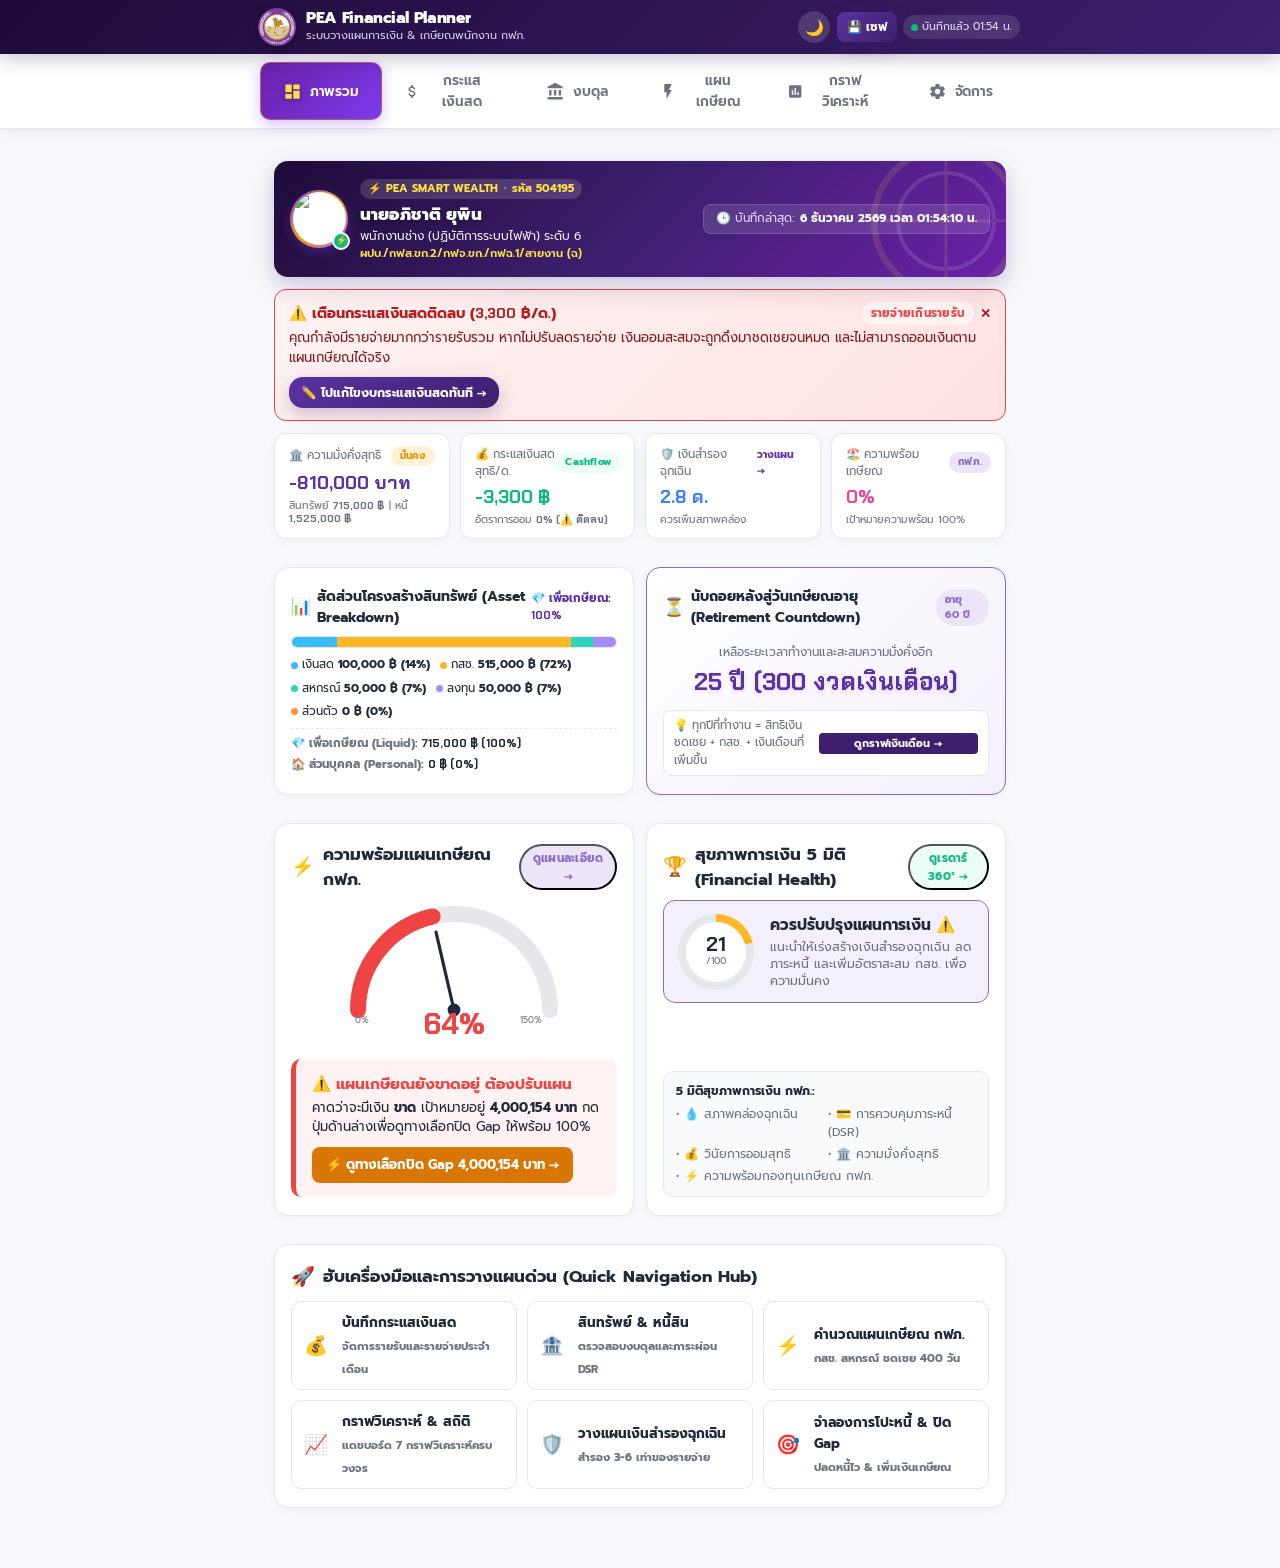
==== commit 0dd4ab2c: "feat(dashboard): redesign Tab 1 with executive layout, KPI metric cards, and modern action hub" ====
--- a/index.html
+++ b/index.html
@@ -1672,7 +1672,7 @@
         <div style="display:flex; justify-content:space-between; align-items:center; gap:12px; position:relative; z-index:1; flex-wrap:wrap;">
           <!-- Left: User Profile & Details -->
           <div style="display:flex; align-items:center; gap:12px; min-width:240px; flex:1;">
-            <div style="position:relative; cursor:pointer;" onclick="openProfileModal()" title="คลิกเพื่อแก้ไขโปรไฟล์">
+            <div style="position:relative;">
               <div style="width:58px; height:58px; border-radius:50%; padding:2.5px; background:linear-gradient(135deg, #7C3AED, #F59E0B, #A855F7); box-shadow:0 4px 12px rgba(124,58,237,0.3);">
                 <img id="dashUserAvatar" src="" alt="Profile" style="width:100%; height:100%; object-fit:cover; border-radius:50%; background:#FFF; display:block;">
               </div>
@@ -1696,19 +1696,11 @@
             </div>
           </div>
 
-          <!-- Right: Action Buttons & Last Saved -->
+          <!-- Right: Last Saved Timestamp Badge (Clean & Minimal) -->
           <div style="display:flex; flex-direction:column; align-items:flex-end; gap:6px;">
-            <div style="display:inline-flex; align-items:center; gap:6px; background:rgba(255,255,255,0.12); padding:4px 10px; border-radius:8px; font-size:0.72rem; color:#E9D5FF;">
+            <div style="display:inline-flex; align-items:center; gap:6px; background:rgba(255,255,255,0.12); padding:5px 12px; border-radius:8px; font-size:0.74rem; color:#E9D5FF; border:1px solid rgba(255,255,255,0.15);">
               <span>🕒 บันทึกล่าสุด:</span>
               <b id="dashLastSavedFullText" style="color:#FFFFFF;">-</b>
-            </div>
-            <div style="display:flex; gap:6px;">
-              <button type="button" class="btn btn-gold" style="padding:4px 10px; font-size:0.74rem; width:auto; border-radius:6px;" onclick="openProfileModal()">
-                <span>✏️ แก้ไขโปรไฟล์</span>
-              </button>
-              <button type="button" class="btn btn-outline" style="padding:4px 10px; font-size:0.74rem; width:auto; border-radius:6px; background:rgba(255,255,255,0.15); color:#FFFFFF; border-color:rgba(255,255,255,0.3);" onclick="switchTab('settings')">
-                <span>⚙️ ตั้งค่า</span>
-              </button>
             </div>
           </div>
         </div>
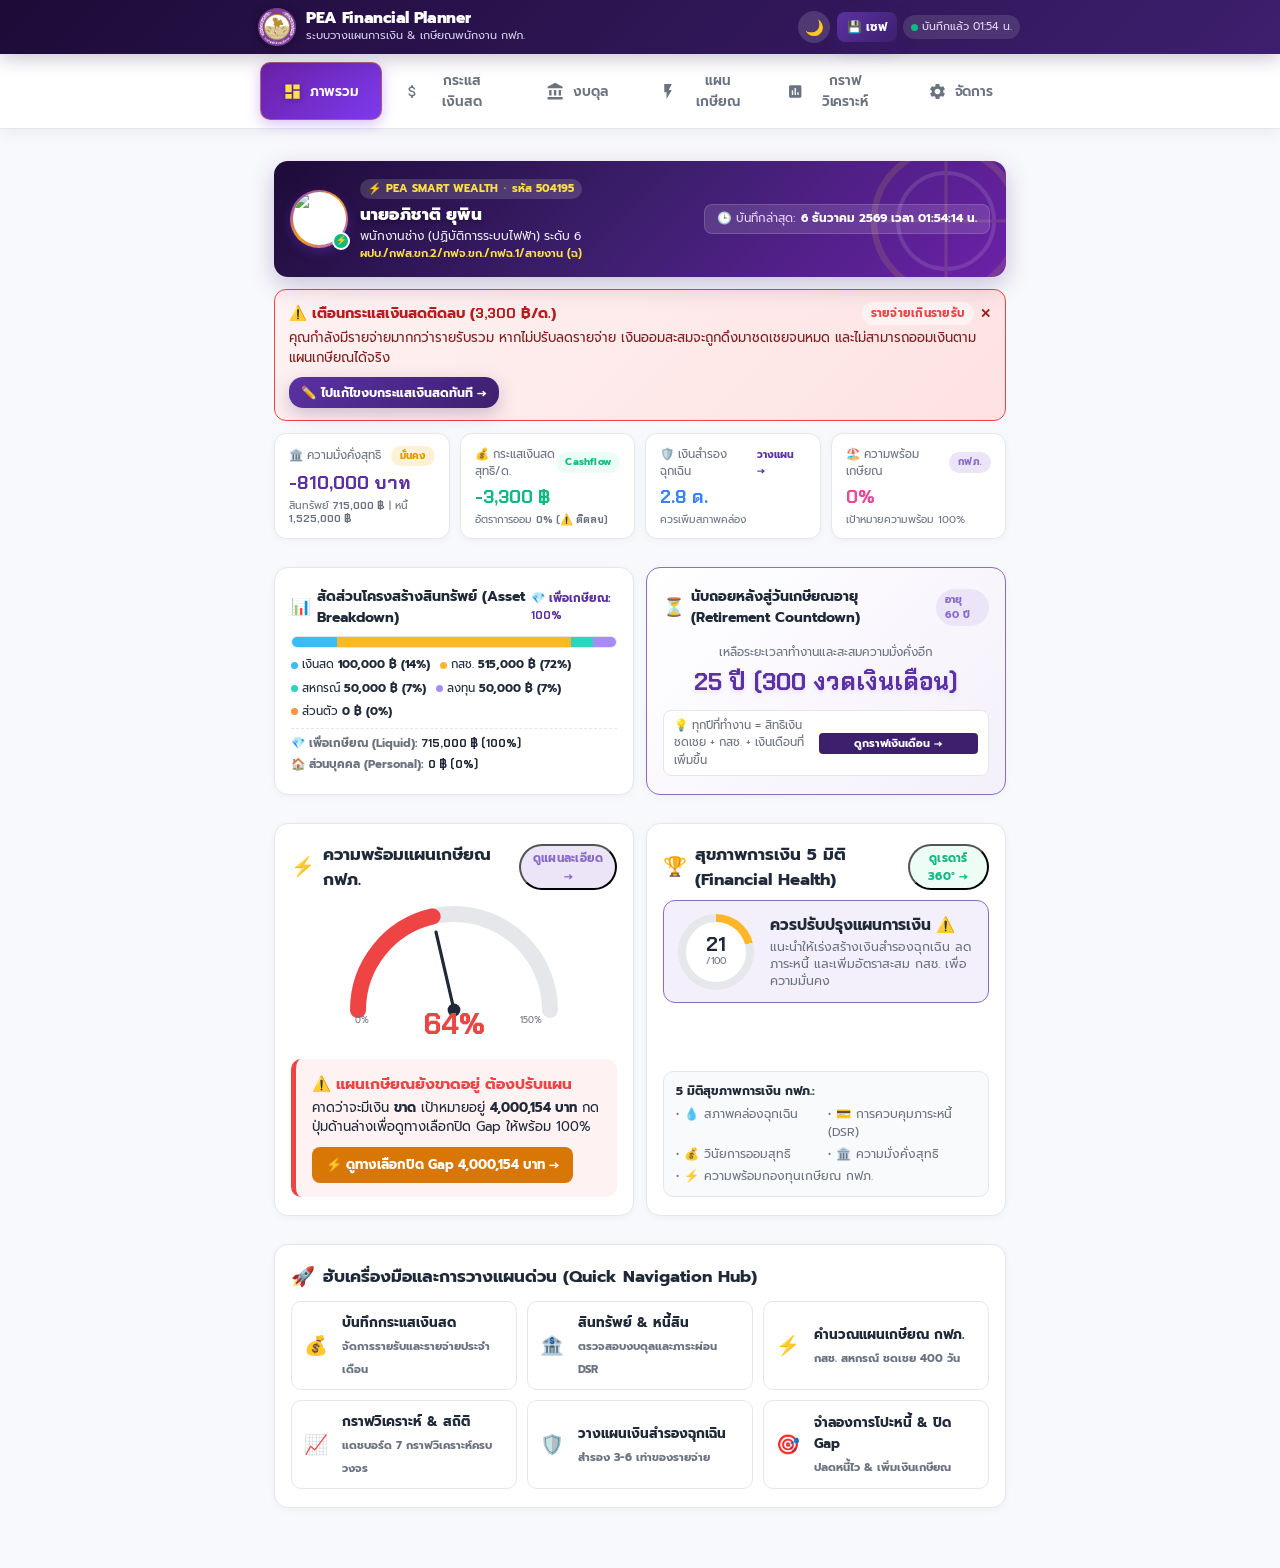
==== commit bee3c134: "feat(cashflow): upgrade Tab 2 with live sticky status strip, 3-pillar expense layout, and 50/30/20 v" ====
--- a/index.html
+++ b/index.html
@@ -1997,36 +1997,53 @@
     <!-- ==================== TAB 2: งบกระแสเงินสด (CASH FLOW) ==================== -->
     <div class="tab-panel" id="tab-cashflow">
       
-      <div class="segmented-control">
+      <!-- Live Cashflow Executive Status Header Strip -->
+      <div style="display:grid; grid-template-columns:repeat(auto-fit, minmax(130px, 1fr)); gap:8px; margin-bottom:12px;">
+        <div class="card" style="padding:10px 12px; border:1px solid var(--border); border-radius:12px; text-align:center; background:linear-gradient(135deg, var(--card-bg), var(--pea-purple-bg));">
+          <div style="font-size:0.68rem; color:var(--text-muted); margin-bottom:2px;">📥 รายรับรวม / เดือน</div>
+          <div class="num-font" id="cfLiveHeaderIncome" style="font-size:1.1rem; font-weight:800; color:#3B82F6;">0 ฿</div>
+        </div>
+        <div class="card" style="padding:10px 12px; border:1px solid var(--border); border-radius:12px; text-align:center; background:linear-gradient(135deg, var(--card-bg), var(--pea-purple-bg));">
+          <div style="font-size:0.68rem; color:var(--text-muted); margin-bottom:2px;">📤 รายจ่ายรวม / เดือน</div>
+          <div class="num-font" id="cfLiveHeaderExpense" style="font-size:1.1rem; font-weight:800; color:#EF4444;">0 ฿</div>
+        </div>
+        <div class="card" style="padding:10px 12px; border:1.5px solid var(--pea-purple-soft); border-radius:12px; text-align:center; background:linear-gradient(135deg, var(--card-bg), var(--pea-purple-bg)); grid-column:span 1;">
+          <div style="font-size:0.68rem; color:var(--text-muted); margin-bottom:2px;">💰 เงินเหลือออมสุทธิ / ด.</div>
+          <div class="num-font" id="cfLiveHeaderNetSavings" style="font-size:1.15rem; font-weight:800; color:#10B981;">0 ฿</div>
+        </div>
+      </div>
+
+      <!-- Segmented Sub-navigation -->
+      <div class="segmented-control" style="margin-bottom:12px;">
         <button class="seg-btn active" onclick="switchCFSub('income', this)">
-          <span>📥 รายรับ</span>
+          <span>📥 1. รายรับ</span>
           <span class="seg-badge" id="segBadgeIncome">0 ฿</span>
         </button>
         <button class="seg-btn" onclick="switchCFSub('expense', this)">
-          <span>📤 รายจ่าย</span>
+          <span>📤 2. รายจ่าย</span>
           <span class="seg-badge" id="segBadgeExpense">0 ฿</span>
         </button>
         <button class="seg-btn" onclick="switchCFSub('summary', this)">
-          <span>📊 สรุปผล</span>
+          <span>📊 3. สรุปผล &amp; วางแผน</span>
           <span class="seg-badge" id="segBadgeCashflow">0 ฿</span>
         </button>
       </div>
 
       <!-- CF SUB 1: รายรับ (INCOME) -->
       <div id="cf-sub-income">
-        <div class="card">
-          <div class="card-header">
-            <div class="card-title"><span class="icon">💵</span><span>รายรับต่อเดือน (Income)</span></div>
-            <span class="badge badge-green">รวม: <span class="num-font" id="cfTotalIncomeBadge">0</span> ฿</span>
+        <div class="card" style="border-radius:14px;">
+          <div class="card-header" style="margin-bottom:10px;">
+            <div class="card-title"><span class="icon">💵</span><span>รายรับประจำเดือน (Income)</span></div>
+            <span class="badge badge-green">รวม: <span class="num-font" id="cfTotalIncomeBadge">0</span> ฿/ด.</span>
           </div>
 
           <!-- Section 1: เงินเดือนพื้นฐาน -->
           <div style="font-weight:700; font-size:0.85rem; color:var(--text-main); margin-bottom:6px; display:flex; align-items:center; justify-content:space-between; flex-wrap:wrap; gap:4px;">
-            <span>💼 1. เงินเดือนพื้นฐาน (Base Salary)</span>
-            <span class="badge badge-purple" style="font-size:0.68rem;">ฐานคำนวณ กสช. & ชดเชย 400 วัน</span>
+            <span>💼 1. เงินเดือนประจำ กฟภ. (Base Salary)</span>
+            <span class="badge badge-purple" style="font-size:0.68rem;">ฐานคำนวณ กสช. &amp; ชดเชย 400 วัน</span>
           </div>
           <div class="input-group">
-            <label class="input-label"><span>เงินเดือนประจำ กฟภ. (บาท/เดือน)</span><span class="input-hint">หลัก</span></label>
+            <label class="input-label"><span>เงินเดือนพื้นฐาน (บาท/เดือน)</span><span class="input-hint">ตามระดับตำแหน่ง</span></label>
             <div class="input-wrap">
               <input type="number" inputmode="decimal" class="form-input" id="inc_salary" value="35000" oninput="onDataChanged()">
               <span class="input-unit">บาท</span>
@@ -2041,10 +2058,10 @@
           </div>
 
           <!-- Section 2: สวัสดิการและค่าตอบแทนพิเศษ กฟภ. -->
-          <div style="background:var(--pea-purple-bg); border:1px solid var(--border-focus); border-radius:10px; padding:12px; margin:14px 0 14px 0;">
+          <div style="background:var(--pea-purple-bg); border:1.5px solid var(--pea-purple-soft); border-radius:12px; padding:12px; margin:14px 0;">
             <div style="font-weight:700; font-size:0.85rem; color:var(--pea-purple-light); margin-bottom:8px; display:flex; justify-content:space-between; align-items:center; flex-wrap:wrap; gap:4px;">
-              <span>⚡ 2. สวัสดิการ & ค่าตอบแทนพิเศษ กฟภ. (PEA Allowances)</span>
-              <span class="badge badge-gold" style="font-size:0.68rem;">รวมในกระแสเงินสด & ฐานภาษี</span>
+              <span>⚡ 2. สวัสดิการ &amp; ค่าตอบแทนพิเศษ กฟภ. (PEA Allowances)</span>
+              <span class="badge badge-gold" style="font-size:0.68rem;">รวมในกระแสเงินสดรายเดือน</span>
             </div>
 
             <div class="input-group">
@@ -2092,7 +2109,7 @@
 
           <!-- Section 3: รายได้เสริม & โบนัส -->
           <div style="font-weight:700; font-size:0.85rem; color:var(--text-main); margin-bottom:6px;">
-            <span>📈 3. โบนัสและรายได้อื่นๆ (Other Incomes)</span>
+            <span>📈 3. โบนัสและรายได้อื่นๆ (Bonus &amp; Other Income)</span>
           </div>
 
           <div class="input-group">
@@ -2101,6 +2118,12 @@
               <input type="number" inputmode="decimal" class="form-input" id="inc_bonus" value="0" oninput="onDataChanged()">
               <span class="input-unit">บาท/ด.</span>
             </div>
+            <div class="chips-row">
+              <span class="chip" onclick="setVal('inc_bonus', 3000)">3,000</span>
+              <span class="chip" onclick="setVal('inc_bonus', 6000)">6,000</span>
+              <span class="chip" onclick="setVal('inc_bonus', 10000)">10,000</span>
+              <span class="chip" onclick="setVal('inc_bonus', 15000)">15,000</span>
+            </div>
           </div>
 
           <div class="input-group">
@@ -2135,23 +2158,22 @@
             </div>
           </div>
 
-          <button class="btn btn-purple" onclick="switchCFSub('expense', document.querySelectorAll('#tab-cashflow .seg-btn')[1])">ถัดไป: กรอกรายจ่าย →</button>
+          <button type="button" class="btn btn-purple" style="margin-top:10px;" onclick="switchCFSub('expense', document.querySelectorAll('#tab-cashflow .seg-btn')[1])">ถัดไป: บันทึกรายจ่าย →</button>
         </div>
       </div>
 
       <!-- CF SUB 2: รายจ่าย (EXPENSES) -->
       <div id="cf-sub-expense" style="display:none;">
         
-        <!-- หมวดที่ 1: รายการหักสวัสดิการ & สลิปเงินเดือน กฟภ. (PEA Payroll Deductions) -->
-        <div class="card" style="border:1.5px solid var(--pea-purple-soft); background:linear-gradient(135deg, var(--card-bg), var(--pea-purple-bg)); margin-bottom:14px;">
+        <!-- หมวดที่ 1: รายการหักสวัสดิการ & สลิปเงินเดือน กฟภ. -->
+        <div class="card" style="border:1.5px solid var(--pea-purple-soft); background:linear-gradient(135deg, var(--card-bg), var(--pea-purple-bg)); margin-bottom:12px; border-radius:14px;">
           <div class="card-header" style="margin-bottom:8px;">
             <div class="card-title">
               <span class="icon">⚡</span>
-              <span>รายการหักสลิปเงินเดือน & สวัสดิการ กฟภ. (Payroll Deductions)</span>
+              <span>1. รายการหักหน้าสลิปเงินเดือน กฟภ. (Payroll Deductions)</span>
             </div>
             <span class="badge badge-purple" id="peaDeductionsSubtotalBadge">0 ฿/ด.</span>
           </div>
-          <p style="font-size:0.78rem; color:var(--text-muted); margin-bottom:12px;">รายการหักจากเงินเดือนประจำเดือนของการไฟฟ้าส่วนภูมิภาค:</p>
 
           <!-- 1. ภาษีหัก ณ ที่จ่าย -->
           <div class="input-group">
@@ -2162,10 +2184,16 @@
               <input type="number" inputmode="decimal" class="form-input" id="exp_pea_tax" value="0" oninput="onDataChanged()">
               <span class="input-unit">บาท/ด.</span>
             </div>
+            <div class="chips-row">
+              <span class="chip" onclick="setVal('exp_pea_tax', 0)">0</span>
+              <span class="chip" onclick="setVal('exp_pea_tax', 500)">500</span>
+              <span class="chip" onclick="setVal('exp_pea_tax', 1200)">1,200</span>
+              <span class="chip" onclick="setVal('exp_pea_tax', 2500)">2,500</span>
+            </div>
           </div>
 
           <!-- 2. ฌาปนกิจสงเคราะห์ -->
-          <div class="input-group">
+          <div class="input-group" style="margin-bottom:6px;">
             <label class="input-label">
               <span>🤝 เงินสงเคราะห์ / สมาคมฌาปนกิจสงเคราะห์ (กฟภ. / สหกรณ์)</span>
             </label>
@@ -2173,22 +2201,31 @@
               <input type="number" inputmode="decimal" class="form-input" id="exp_pea_cremation" value="300" oninput="onDataChanged()">
               <span class="input-unit">บาท/ด.</span>
             </div>
-          </div>
-
-          <!-- Helpful note for PEA Provident Fund, Coop Shares & Loans -->
+            <div class="chips-row">
+              <span class="chip" onclick="setVal('exp_pea_cremation', 200)">200</span>
+              <span class="chip" onclick="setVal('exp_pea_cremation', 300)">300</span>
+              <span class="chip" onclick="setVal('exp_pea_cremation', 500)">500</span>
+              <span class="chip" onclick="setVal('exp_pea_cremation', 800)">800</span>
+            </div>
+          </div>
+
+          <!-- Note for Provident Fund, Coop Shares & Loans -->
           <div style="margin-top:10px; padding:8px 12px; border-radius:8px; background:var(--card-sub); font-size:0.75rem; color:var(--text-muted); line-height:1.4; border-left:3px solid var(--pea-purple-light);">
             💡 <b>สำหรับเงินสะสม กสช., ค่าหุ้นสหกรณ์, และเงินกู้สหกรณ์:</b> ถือเป็นเงินออมสะสมสินทรัพย์และภาระหนี้สิน โดยสามารถตั้งค่าและคำนวณเงินก้อนได้ใน <b>หมวดที่ 3 (งบดุล)</b> และ <b>หมวดที่ 4 (แผนเกษียณ)</b> โดยตรง เพื่อให้งบรายจ่ายสะท้อนเฉพาะค่าใช้จ่ายจริง
           </div>
         </div>
 
-        <!-- หมวดที่ 2: ค่าใช้จ่ายดำเนินชีวิต & ครอบครัว (Living & Household Expenses) -->
-        <div class="card">
-          <div class="card-header">
-            <div class="card-title"><span class="icon">💳</span><span>ค่าใช้จ่ายดำเนินชีวิต & ผ่อนชำระทั่วไป</span></div>
-            <span class="badge badge-red">รวมรายจ่ายทั้งหมด: <span class="num-font" id="cfTotalExpenseBadge">0</span> ฿</span>
-          </div>
-
-          <div style="background:var(--pea-purple-bg); border:1px solid var(--border-focus); border-radius:10px; padding:10px 12px; margin-bottom:14px; display:flex; justify-content:space-between; align-items:center;">
+        <!-- หมวดที่ 2: รายจ่ายคงที่จำเป็น & ค่างวดผ่อนหนี้ (Fixed Needs & Debt) -->
+        <div class="card" style="border-radius:14px; margin-bottom:12px;">
+          <div class="card-header" style="margin-bottom:8px;">
+            <div class="card-title">
+              <span class="icon">🏠</span>
+              <span>2. รายจ่ายคงที่จำเป็น &amp; ภาระผ่อนหนี้สิน (Fixed Needs)</span>
+            </div>
+          </div>
+
+          <!-- Debt Auto Summary Banner -->
+          <div style="background:var(--pea-purple-bg); border:1px solid var(--border-focus); border-radius:10px; padding:10px 12px; margin-bottom:12px; display:flex; justify-content:space-between; align-items:center;">
             <div>
               <span style="font-size:0.82rem; font-weight:700; color:var(--pea-purple-light);">📑 รวมค่างวดผ่อนหนี้สินทุกประเภท (ดึงจากหมวดที่ 3 หนี้สิน):</span>
               <div style="font-size:0.72rem; color:var(--text-muted); margin-top:2px;">คำนวณอัตโนมัติจากสินเชื่อบ้าน, รถยนต์, สหกรณ์ กฟภ. และบัตรเครดิต</div>
@@ -2199,30 +2236,82 @@
           <div class="input-group">
             <label class="input-label">
               <span>🏠 ค่าเช่าบ้าน / หอพัก / ค่าส่วนกลาง (สำหรับผู้ไม่มีหนี้บ้าน)</span>
-              <span class="input-hint">ค่าเช่าที่อยู่อาศัย</span>
             </label>
             <div class="input-wrap">
               <input type="number" inputmode="decimal" class="form-input" id="exp_housing" value="0" oninput="onDataChanged()">
-              <span class="input-unit">บาท</span>
+              <span class="input-unit">บาท/ด.</span>
+            </div>
+            <div class="chips-row">
+              <span class="chip" onclick="setVal('exp_housing', 0)">0</span>
+              <span class="chip" onclick="setVal('exp_housing', 3000)">3,000</span>
+              <span class="chip" onclick="setVal('exp_housing', 5000)">5,000</span>
+              <span class="chip" onclick="setVal('exp_housing', 8000)">8,000</span>
             </div>
           </div>
 
           <div class="input-group">
             <label class="input-label">
               <span>🚗 ค่าน้ำมัน / ค่าเดินทาง / ค่าบำรุงรักษารถประจำเดือน</span>
-              <span class="input-hint">ค่าเดินทาง</span>
             </label>
             <div class="input-wrap">
               <input type="number" inputmode="decimal" class="form-input" id="exp_car" value="0" oninput="onDataChanged()">
-              <span class="input-unit">บาท</span>
-            </div>
+              <span class="input-unit">บาท/ด.</span>
+            </div>
+            <div class="chips-row">
+              <span class="chip" onclick="setVal('exp_car', 1500)">1,500</span>
+              <span class="chip" onclick="setVal('exp_car', 3000)">3,000</span>
+              <span class="chip" onclick="setVal('exp_car', 5000)">5,000</span>
+              <span class="chip" onclick="setVal('exp_car', 8000)">8,000</span>
+            </div>
+          </div>
+
+          <div class="input-group">
+            <label class="input-label">
+              <span>🏥 เบี้ยประกันภัย (สุขภาพ/ชีวิต/รถ เฉลี่ยต่อเดือน)</span>
+            </label>
+            <div class="input-wrap">
+              <input type="number" inputmode="decimal" class="form-input" id="exp_insurance" value="1500" oninput="onDataChanged()">
+              <span class="input-unit">บาท/ด.</span>
+            </div>
+            <div class="chips-row">
+              <span class="chip" onclick="setVal('exp_insurance', 0)">0</span>
+              <span class="chip" onclick="setVal('exp_insurance', 1500)">1,500</span>
+              <span class="chip" onclick="setVal('exp_insurance', 3000)">3,000</span>
+              <span class="chip" onclick="setVal('exp_insurance', 5000)">5,000</span>
+            </div>
+          </div>
+
+          <div class="input-group" style="margin-bottom:0;">
+            <label class="input-label"><span>🧾 ค่าใช้จ่ายคงที่อื่นๆ</span></label>
+            <div class="input-wrap">
+              <input type="number" inputmode="decimal" class="form-input" id="exp_tax" value="0" oninput="onDataChanged()">
+              <span class="input-unit">บาท/ด.</span>
+            </div>
+          </div>
+        </div>
+
+        <!-- หมวดที่ 3: ค่าใช้จ่ายผันแปร & ไลฟ์สไตล์ (Variable & Lifestyle) -->
+        <div class="card" style="border-radius:14px;">
+          <div class="card-header" style="margin-bottom:8px;">
+            <div class="card-title">
+              <span class="icon">🛒</span>
+              <span>3. ค่าใช้จ่ายผันแปร &amp; ไลฟ์สไตล์ครอบครัว (Variable Wants)</span>
+            </div>
+            <span class="badge badge-red">รวมรายจ่ายทั้งหมด: <span class="num-font" id="cfTotalExpenseBadge">0</span> ฿</span>
           </div>
 
           <div class="input-group">
             <label class="input-label"><span>🛒 ค่าใช้จ่ายในบ้าน (อาหาร / ค่าน้ำ-ไฟ / ของใช้)</span></label>
             <div class="input-wrap">
               <input type="number" inputmode="decimal" class="form-input" id="exp_home" value="12000" oninput="onDataChanged()">
-              <span class="input-unit">บาท</span>
+              <span class="input-unit">บาท/ด.</span>
+            </div>
+            <div class="chips-row">
+              <span class="chip" onclick="setVal('exp_home', 6000)">6,000</span>
+              <span class="chip" onclick="setVal('exp_home', 9000)">9,000</span>
+              <span class="chip" onclick="setVal('exp_home', 12000)">12,000</span>
+              <span class="chip" onclick="setVal('exp_home', 15000)">15,000</span>
+              <span class="chip" onclick="setVal('exp_home', 20000)">20,000</span>
             </div>
           </div>
 
@@ -2230,15 +2319,13 @@
             <label class="input-label"><span>👨‍👩‍👧‍👦 ค่าเลี้ยงดูบุตร / ครอบครัว / การศึกษา</span></label>
             <div class="input-wrap">
               <input type="number" inputmode="decimal" class="form-input" id="exp_family" value="0" oninput="onDataChanged()">
-              <span class="input-unit">บาท</span>
-            </div>
-          </div>
-
-          <div class="input-group">
-            <label class="input-label"><span>🏥 เบี้ยประกันภัย (สุขภาพ/ชีวิต/รถ เฉลี่ยต่อเดือน)</span></label>
-            <div class="input-wrap">
-              <input type="number" inputmode="decimal" class="form-input" id="exp_insurance" value="1500" oninput="onDataChanged()">
-              <span class="input-unit">บาท</span>
+              <span class="input-unit">บาท/ด.</span>
+            </div>
+            <div class="chips-row">
+              <span class="chip" onclick="setVal('exp_family', 0)">0</span>
+              <span class="chip" onclick="setVal('exp_family', 3000)">3,000</span>
+              <span class="chip" onclick="setVal('exp_family', 5000)">5,000</span>
+              <span class="chip" onclick="setVal('exp_family', 10000)">10,000</span>
             </div>
           </div>
 
@@ -2246,7 +2333,13 @@
             <label class="input-label"><span>☕ ค่าใช้จ่ายส่วนตัว / ท่องเที่ยว / ไลฟ์สไตล์</span></label>
             <div class="input-wrap">
               <input type="number" inputmode="decimal" class="form-input" id="exp_lifestyle" value="5000" oninput="onDataChanged()">
-              <span class="input-unit">บาท</span>
+              <span class="input-unit">บาท/ด.</span>
+            </div>
+            <div class="chips-row">
+              <span class="chip" onclick="setVal('exp_lifestyle', 2000)">2,000</span>
+              <span class="chip" onclick="setVal('exp_lifestyle', 4000)">4,000</span>
+              <span class="chip" onclick="setVal('exp_lifestyle', 6000)">6,000</span>
+              <span class="chip" onclick="setVal('exp_lifestyle', 10000)">10,000</span>
             </div>
           </div>
 
@@ -2257,64 +2350,94 @@
             </label>
             <div class="input-wrap">
               <input type="number" inputmode="decimal" class="form-input" id="exp_saving" value="3000" oninput="onDataChanged()">
-              <span class="input-unit">บาท</span>
-            </div>
-          </div>
-
-          <div class="input-group">
-            <label class="input-label"><span>🧾 ค่าใช้จ่ายอื่นๆ</span></label>
-            <div class="input-wrap">
-              <input type="number" inputmode="decimal" class="form-input" id="exp_tax" value="0" oninput="onDataChanged()">
-              <span class="input-unit">บาท</span>
-            </div>
-          </div>
-
-          <button class="btn btn-primary" onclick="switchCFSub('summary', document.querySelectorAll('#tab-cashflow .seg-btn')[2])">ดูสรุปกระแสเงินสด →</button>
+              <span class="input-unit">บาท/ด.</span>
+            </div>
+            <div class="chips-row">
+              <span class="chip" onclick="setVal('exp_saving', 1000)">1,000</span>
+              <span class="chip" onclick="setVal('exp_saving', 3000)">3,000</span>
+              <span class="chip" onclick="setVal('exp_saving', 5000)">5,000</span>
+              <span class="chip" onclick="setVal('exp_saving', 10000)">10,000</span>
+            </div>
+          </div>
+
+          <button type="button" class="btn btn-primary" style="margin-top:10px;" onclick="switchCFSub('summary', document.querySelectorAll('#tab-cashflow .seg-btn')[2])">ดูสรุปกระแสเงินสด &amp; แผนสร้างเงินสำรอง →</button>
         </div>
       </div>
 
       <!-- CF SUB 3: สรุปผล (SUMMARY) -->
       <div id="cf-sub-summary" style="display:none;">
-        <div class="card">
-          <div class="card-header">
-            <div class="card-title"><span class="icon">📊</span><span>สรุปกระแสเงินสดรายเดือน</span></div>
-          </div>
-
-          <div class="stat-grid-2">
-            <div class="mini-stat highlight">
+        <div class="card" style="border-radius:14px; margin-bottom:12px;">
+          <div class="card-header" style="margin-bottom:10px;">
+            <div class="card-title"><span class="icon">📊</span><span>สรุปกระแสเงินสดรายเดือน (Cash Flow Summary)</span></div>
+          </div>
+
+          <div class="stat-grid-2" style="margin-bottom:10px;">
+            <div class="mini-stat highlight" style="background:var(--card-bg);">
               <span class="mini-label">รวมรายรับ</span>
               <div class="mini-value num-font green" id="sumIncome">0 ฿</div>
             </div>
-            <div class="mini-stat">
+            <div class="mini-stat" style="background:var(--card-bg);">
               <span class="mini-label">รวมรายจ่าย</span>
               <div class="mini-value num-font red" id="sumExpense">0 ฿</div>
             </div>
           </div>
 
-          <div class="card" style="background:var(--pea-purple-bg); border-color:var(--border-focus); margin-bottom:14px;">
-            <div class="hero-stat-label" style="color:var(--pea-purple-soft);">เงินออมสุทธิต่อเดือน (รายรับ - รายจ่าย)</div>
-            <div class="hero-stat-value num-font" id="sumNetSavings" style="color:var(--text-main); font-size:1.8rem;">0 บาท</div>
+          <div class="card" style="background:var(--pea-purple-bg); border:1.5px solid var(--pea-purple-soft); margin-bottom:12px; text-align:center; padding:12px;">
+            <div class="hero-stat-label" style="color:var(--text-muted); font-size:0.78rem;">เงินออมสุทธิต่อเดือน (รายรับ - รายจ่าย)</div>
+            <div class="hero-stat-value num-font" id="sumNetSavings" style="color:var(--text-main); font-size:1.6rem; font-weight:800;">0 บาท</div>
           </div>
 
           <div class="breakdown-row">
-            <span>อัตราการออม (% ของรายรับ)</span>
+            <span>อัตราการออมสุทธิ (% ของรายรับ)</span>
             <span class="num-font" id="sumSavingsRate" style="font-weight:700;">0%</span>
           </div>
           <div class="breakdown-row">
-            <span>อัตราการจ่ายหนี้ (DTI)</span>
+            <span>อัตราการจ่ายหนี้ (DTI / DSR)</span>
             <span class="num-font" id="sumDebtRatio" style="font-weight:700;">0%</span>
           </div>
 
-          <div style="margin-top:12px; padding:12px; border-radius:10px; background:var(--card-sub); font-size:0.8rem; color:var(--text-muted);">
+          <!-- 50/30/20 Budgeting Rule Visualizer -->
+          <div style="margin-top:14px; background:var(--card-sub); border:1px solid var(--border); border-radius:12px; padding:12px;">
+            <div style="display:flex; justify-content:space-between; align-items:center; margin-bottom:8px;">
+              <b style="font-size:0.84rem; color:var(--text-main);">⚖️ การจัดสรรเงินตามหลักสากล (50/30/20 Rule)</b>
+              <span style="font-size:0.7rem; color:var(--text-muted);">เป้าหมาย: จำเป็น 50% | ไลฟ์สไตล์ 30% | ออม 20%</span>
+            </div>
+
+            <div style="height:12px; background:var(--border); border-radius:6px; overflow:hidden; display:flex; margin-bottom:8px;">
+              <div id="cfBarNeeds" style="background:#3B82F6; width:50%; height:100%; transition:width 0.4s ease;" title="จำเป็น (Needs)"></div>
+              <div id="cfBarWants" style="background:#F59E0B; width:30%; height:100%; transition:width 0.4s ease;" title="ไลฟ์สไตล์ (Wants)"></div>
+              <div id="cfBarSavings" style="background:#10B981; width:20%; height:100%; transition:width 0.4s ease;" title="เงินออม (Savings)"></div>
+            </div>
+
+            <div style="display:grid; grid-template-columns:repeat(3, 1fr); gap:6px; font-size:0.72rem; text-align:center;">
+              <div style="background:var(--card-bg); padding:6px; border-radius:8px; border:1px solid var(--border);">
+                <div style="color:#3B82F6; font-weight:700;">🟢 จำเป็น (Needs)</div>
+                <div id="cfNeedsVal" class="num-font" style="font-weight:700; font-size:0.82rem;">0 ฿</div>
+                <div style="color:var(--text-muted); font-size:0.65rem;" id="cfNeedsPct">0%</div>
+              </div>
+              <div style="background:var(--card-bg); padding:6px; border-radius:8px; border:1px solid var(--border);">
+                <div style="color:#F59E0B; font-weight:700;">🟡 ไลฟ์สไตล์ (Wants)</div>
+                <div id="cfWantsVal" class="num-font" style="font-weight:700; font-size:0.82rem;">0 ฿</div>
+                <div style="color:var(--text-muted); font-size:0.65rem;" id="cfWantsPct">0%</div>
+              </div>
+              <div style="background:var(--card-bg); padding:6px; border-radius:8px; border:1px solid var(--border);">
+                <div style="color:#10B981; font-weight:700;">🟣 เงินออม (Savings)</div>
+                <div id="cfSavingsVal" class="num-font" style="font-weight:700; font-size:0.82rem;">0 ฿</div>
+                <div style="color:var(--text-muted); font-size:0.65rem;" id="cfSavingsPct">0%</div>
+              </div>
+            </div>
+          </div>
+
+          <div style="margin-top:12px; padding:10px 12px; border-radius:10px; background:var(--pea-purple-bg); font-size:0.78rem; color:var(--text-main); line-height:1.4;">
             💡 <b>คำแนะนำสุขภาพทางการเงิน:</b>
-            <ul style="padding-left:18px; margin-top:4px;">
-              <li>ควรรักษาอัตราการออมอย่างน้อย <b>20% ของรายรับ</b></li>
-              <li>อัตราการจ่ายหนี้สินรวม <b>ไม่ควรเกิน 40% ของรายรับ</b></li>
+            <ul style="padding-left:18px; margin:4px 0 0 0;">
+              <li>ควรรักษาอัตราการออมอย่างน้อย <b>20% ของรายรับรวม</b></li>
+              <li>อัตราการผ่อนชำระหนี้สินรวม (DSR) <b>ไม่ควรเกิน 30-40% ของรายรับ</b></li>
             </ul>
           </div>
 
           <!-- Emergency Fund & Liquidity Optimizer Card -->
-          <div class="card" id="emergencyFundCard" style="background:linear-gradient(135deg, var(--pea-purple-bg), var(--pea-purple-tint)); border:1.5px solid var(--pea-purple-soft); margin-top:14px;">
+          <div class="card" id="emergencyFundCard" style="background:linear-gradient(135deg, var(--pea-purple-bg), var(--pea-purple-tint)); border:1.5px solid var(--pea-purple-soft); margin-top:14px; border-radius:14px;">
             <div class="card-header" style="margin-bottom:8px;">
               <div class="card-title" style="font-size:0.95rem;">
                 <span class="icon">🛡️</span>
@@ -2368,10 +2491,11 @@
 
               <!-- Estimated Time to Target -->
               <div id="efTimelineVerdict" style="font-size:0.8rem; line-height:1.5; color:var(--text-main); background:var(--card-sub); padding:10px 12px; border-radius:8px;">
-                <!-- Dynamically populated timeline -->
+                คำนวณระยะเวลาสร้างเงินสำรองฉุกเฉิน...
               </div>
             </div>
           </div>
+
         </div>
       </div>
 
@@ -6832,6 +6956,35 @@
       // Update Cash Flow UI
       if ($('cfTotalIncomeBadge')) $('cfTotalIncomeBadge').textContent = fmt(totalIncome);
       if ($('cfTotalExpenseBadge')) $('cfTotalExpenseBadge').textContent = fmt(totalExpense);
+      if ($('cfLiveHeaderIncome')) $('cfLiveHeaderIncome').textContent = fmt(totalIncome) + ' ฿';
+      if ($('cfLiveHeaderExpense')) $('cfLiveHeaderExpense').textContent = fmt(totalExpense) + ' ฿';
+      if ($('cfLiveHeaderNetSavings')) {
+        $('cfLiveHeaderNetSavings').textContent = (netSavings >= 0 ? '+' : '') + fmt(netSavings) + ' ฿';
+        $('cfLiveHeaderNetSavings').style.color = netSavings >= 0 ? '#10B981' : '#EF4444';
+      }
+      if ($('cfLiveHeaderSavingsRate')) $('cfLiveHeaderSavingsRate').textContent = fmt2(savingsRate) + '%';
+
+      // 50/30/20 Budgeting Rule calculations
+      const needsVal = Math.round((state.exp_housing || 0) + (state.exp_car || 0) + (state.exp_home || 0) + (state.exp_insurance || 0) + (state.exp_pea_tax || 0) + (state.exp_pea_cremation || 0) + totalDebtMonthly);
+      const wantsVal = Math.round((state.exp_lifestyle || 0) + (state.exp_family || 0) + (state.exp_tax || 0));
+      const savingsVal = Math.round(Math.max(0, netSavings) + (state.exp_saving || 0));
+      const incTotal = totalIncome || 1;
+
+      const needsPct = Math.round((needsVal / incTotal) * 100);
+      const wantsPct = Math.round((wantsVal / incTotal) * 100);
+      const savingsPct = Math.round((savingsVal / incTotal) * 100);
+
+      if ($('cfNeedsVal')) $('cfNeedsVal').textContent = fmt(needsVal) + ' ฿';
+      if ($('cfNeedsPct')) $('cfNeedsPct').textContent = needsPct + '%';
+      if ($('cfWantsVal')) $('cfWantsVal').textContent = fmt(wantsVal) + ' ฿';
+      if ($('cfWantsPct')) $('cfWantsPct').textContent = wantsPct + '%';
+      if ($('cfSavingsVal')) $('cfSavingsVal').textContent = fmt(savingsVal) + ' ฿';
+      if ($('cfSavingsPct')) $('cfSavingsPct').textContent = savingsPct + '%';
+
+      if ($('cfBarNeeds')) $('cfBarNeeds').style.width = Math.min(100, needsPct) + '%';
+      if ($('cfBarWants')) $('cfBarWants').style.width = Math.min(100, wantsPct) + '%';
+      if ($('cfBarSavings')) $('cfBarSavings').style.width = Math.min(100, savingsPct) + '%';
+
       if ($('sumIncome')) $('sumIncome').textContent = fmt(totalIncome) + ' ฿';
       if ($('sumExpense')) $('sumExpense').textContent = fmt(totalExpense) + ' ฿';
       if ($('sumNetSavings')) {
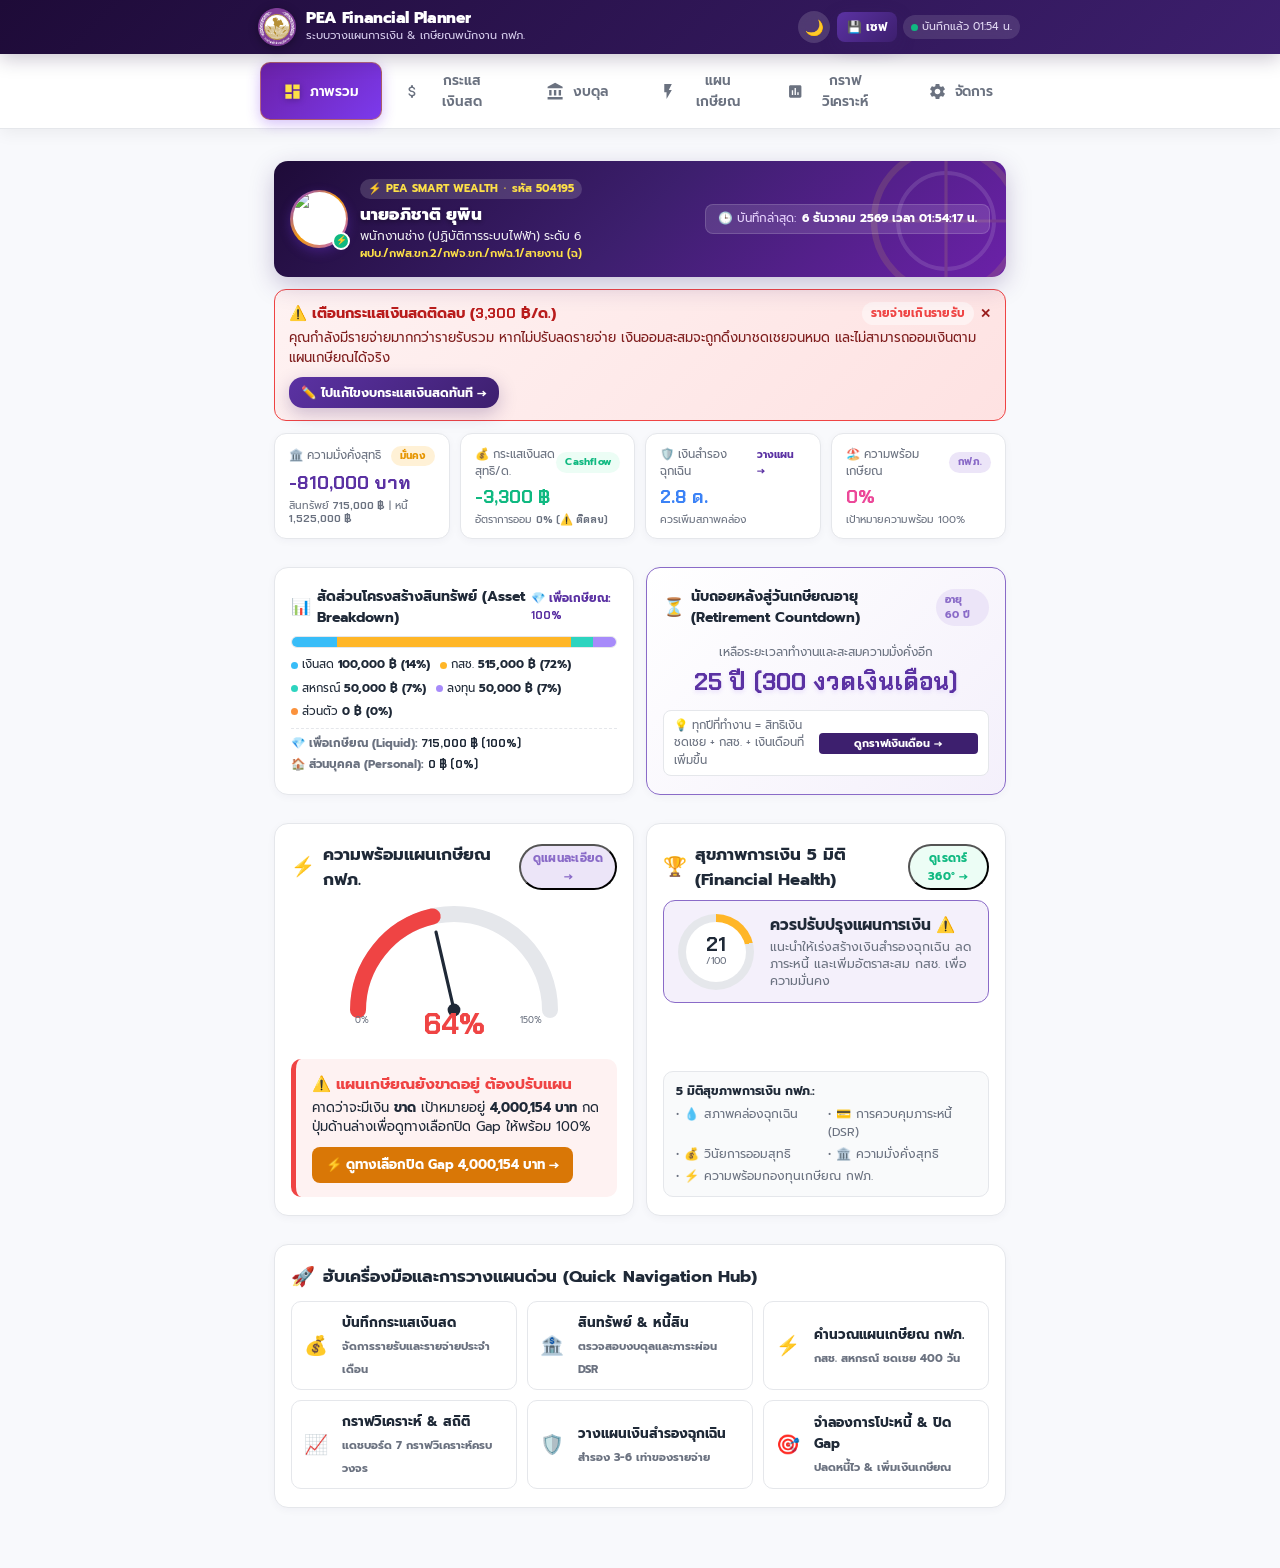
==== commit f750f703: "feat(cashflow): upgrade Tab 2 with live sticky status strip, 3-pillar expense layout, and 50/30/20 v" ====
--- a/index.html
+++ b/index.html
@@ -4724,6 +4724,7 @@
       renderDebtLists();
       renderDebtStrategy();
       renderAll();
+      calculateRetirement();
       initServiceWorker();
       setTimeout(initQRCodes, 300);
     });
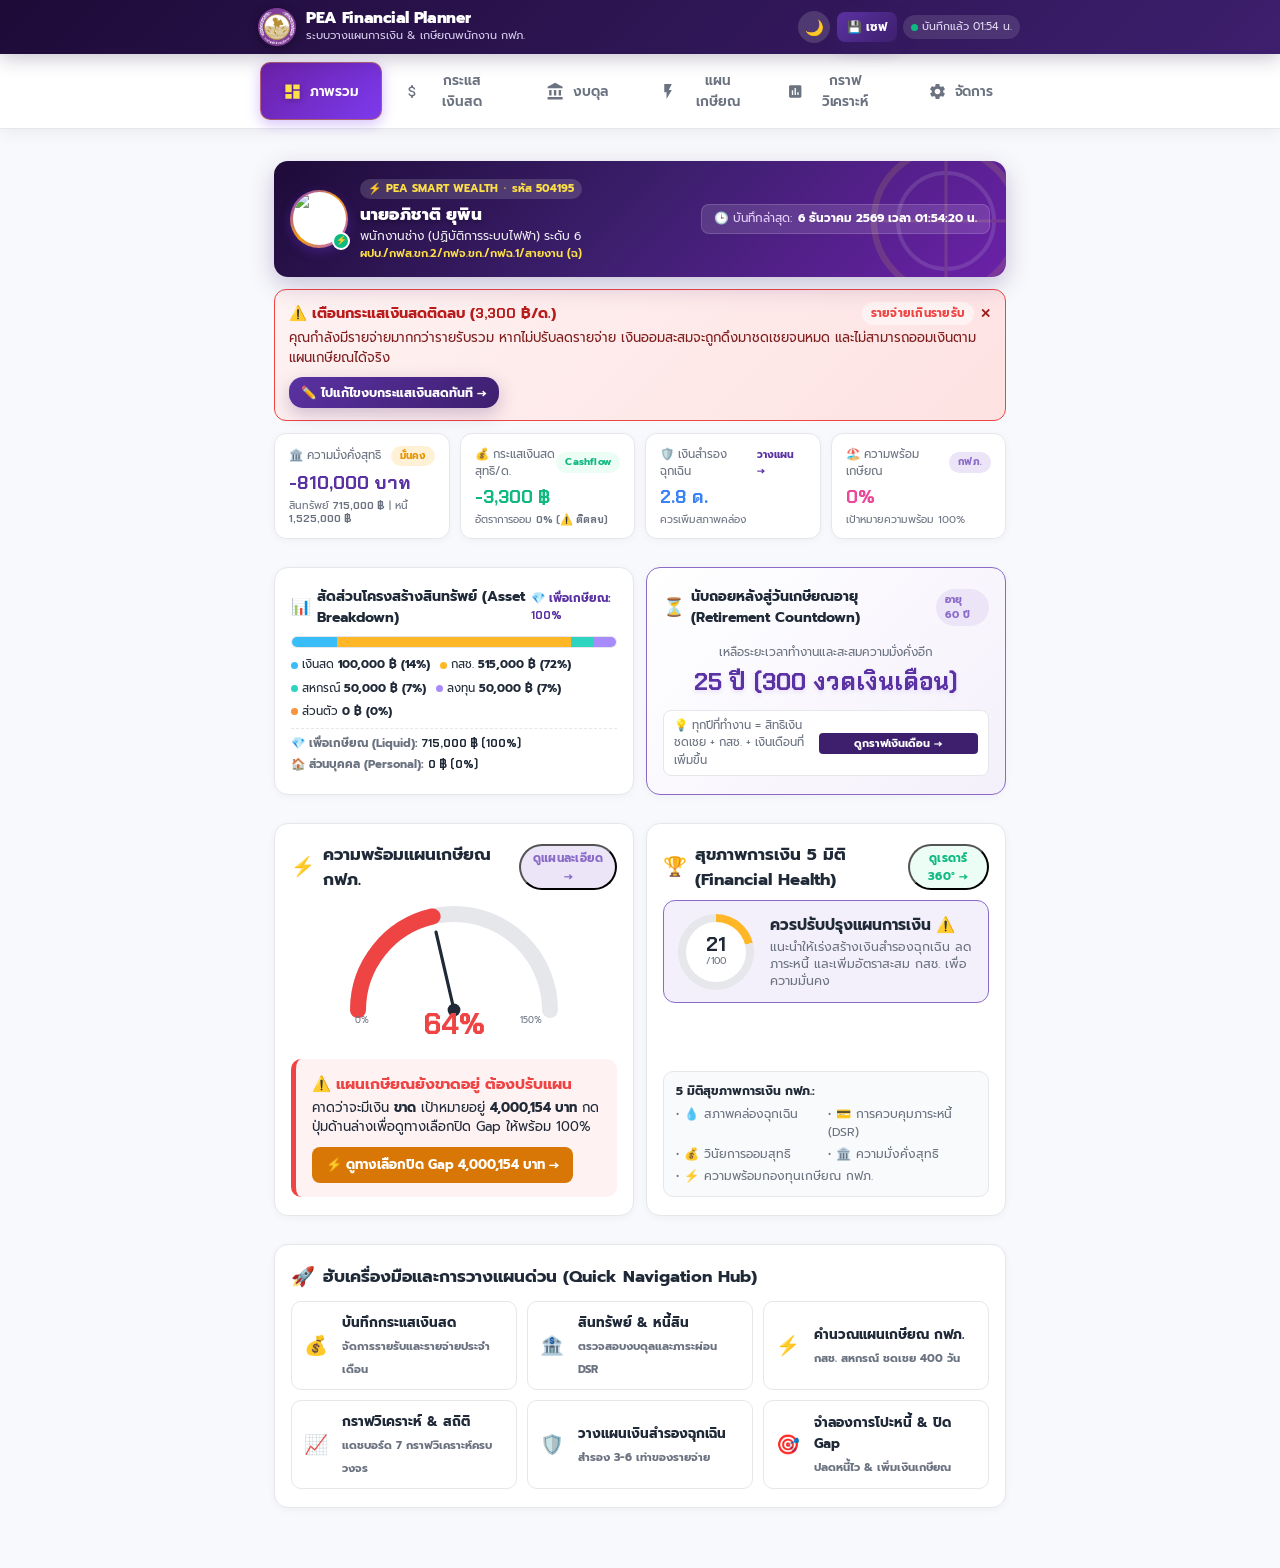
==== commit f87795f2: "feat(networth): upgrade Tab 3 with live sticky header, PEA coop net position, and D/A ratio solver" ====
--- a/index.html
+++ b/index.html
@@ -2504,17 +2504,34 @@
     <!-- ==================== TAB 3: งบดุล & สินทรัพย์ (NET WORTH) ==================== -->
     <div class="tab-panel" id="tab-networth">
 
-      <div class="segmented-control">
+      <!-- Live Balance Sheet Executive Status Header Strip -->
+      <div style="display:grid; grid-template-columns:repeat(auto-fit, minmax(130px, 1fr)); gap:8px; margin-bottom:12px;">
+        <div class="card" style="padding:10px 12px; border:1px solid var(--border); border-radius:12px; text-align:center; background:linear-gradient(135deg, var(--card-bg), var(--pea-purple-bg));">
+          <div style="font-size:0.68rem; color:var(--text-muted); margin-bottom:2px;">💎 รวมสินทรัพย์ทั้งหมด</div>
+          <div class="num-font" id="nwLiveHeaderAssets" style="font-size:1.1rem; font-weight:800; color:#10B981;">0 ฿</div>
+        </div>
+        <div class="card" style="padding:10px 12px; border:1px solid var(--border); border-radius:12px; text-align:center; background:linear-gradient(135deg, var(--card-bg), var(--pea-purple-bg));">
+          <div style="font-size:0.68rem; color:var(--text-muted); margin-bottom:2px;">📉 รวมหนี้สินคงค้าง</div>
+          <div class="num-font" id="nwLiveHeaderLiabilities" style="font-size:1.1rem; font-weight:800; color:#EF4444;">0 ฿</div>
+        </div>
+        <div class="card" style="padding:10px 12px; border:1.5px solid var(--pea-purple-soft); border-radius:12px; text-align:center; background:linear-gradient(135deg, var(--card-bg), var(--pea-purple-bg)); grid-column:span 1;">
+          <div style="font-size:0.68rem; color:var(--text-muted); margin-bottom:2px;">🏛️ ความมั่งคั่งสุทธิ</div>
+          <div class="num-font" id="nwLiveHeaderNetWorth" style="font-size:1.15rem; font-weight:800; color:var(--pea-purple-light);">0 ฿</div>
+        </div>
+      </div>
+
+      <!-- Segmented Sub-navigation -->
+      <div class="segmented-control" style="margin-bottom:12px;">
         <button class="seg-btn active" onclick="switchNWSub('assets', this)">
-          <span>💎 สินทรัพย์</span>
+          <span>💎 1. สินทรัพย์</span>
           <span class="seg-badge" id="segBadgeAssets">0 ฿</span>
         </button>
         <button class="seg-btn" onclick="switchNWSub('liabilities', this)">
-          <span>📉 หนี้สิน</span>
+          <span>📉 2. หนี้สิน</span>
           <span class="seg-badge" id="segBadgeLiabilities">0 ฿</span>
         </button>
         <button class="seg-btn" onclick="switchNWSub('summary', this)">
-          <span>🏛️ งบดุลสุทธิ</span>
+          <span>🏛️ 3. งบดุลสุทธิ</span>
           <span class="seg-badge" id="segBadgeNetWorth">0 ฿</span>
         </button>
       </div>
@@ -2523,9 +2540,9 @@
       <div id="nw-sub-assets">
         
         <!-- Group 1: สินทรัพย์เพื่อการเกษียณ / สภาพคล่องทางการเงิน -->
-        <div class="card">
+        <div class="card" style="border-radius:14px; margin-bottom:12px;">
           <div class="card-header" style="margin-bottom:6px;">
-            <div class="card-title" style="font-size:0.95rem;"><span class="icon">💎</span><span>1. สินทรัพย์เพื่อการเกษียณ & การเงิน (Liquid Assets)</span></div>
+            <div class="card-title" style="font-size:0.95rem;"><span class="icon">💎</span><span>1. สินทรัพย์เพื่อการเกษียณ &amp; การเงิน (Liquid Assets)</span></div>
             <span class="badge badge-green" id="subtotalLiquidAssetsBadge">0 ฿</span>
           </div>
           <p style="font-size:0.78rem; color:var(--text-muted); margin-bottom:12px;">สินทรัพย์สภาพคล่องสูงสำหรับใช้ดำรงชีพหลังเกษียณ (นำไปคำนวณแผนเกษียณ)</p>
@@ -2533,7 +2550,7 @@
           <!-- Category 1.1: เงินสด / เงินฝากออมทรัพย์ -->
           <div style="margin-bottom:14px; border-bottom:1px dashed var(--border); padding-bottom:10px;">
             <div style="display:flex; justify-content:space-between; align-items:center; margin-bottom:6px;">
-              <b style="font-size:0.86rem; color:var(--text-main);">💵 เงินสด & บัญชีเงินฝากออมทรัพย์</b>
+              <b style="font-size:0.86rem; color:var(--text-main);">💵 เงินสด &amp; บัญชีเงินฝากออมทรัพย์</b>
               <span class="badge badge-blue" id="subtotalBadge_ast_cash">0 ฿</span>
             </div>
             <div id="assetList_cash"></div>
@@ -2543,7 +2560,7 @@
           <!-- Category 1.2: เงินฝากประจำ / สลากออมทรัพย์ -->
           <div style="margin-bottom:14px; border-bottom:1px dashed var(--border); padding-bottom:10px;">
             <div style="display:flex; justify-content:space-between; align-items:center; margin-bottom:6px;">
-              <b style="font-size:0.86rem; color:var(--text-main);">🏦 เงินฝากประจำ & สลากออมทรัพย์</b>
+              <b style="font-size:0.86rem; color:var(--text-main);">🏦 เงินฝากประจำ &amp; สลากออมทรัพย์</b>
               <span class="badge badge-blue" id="subtotalBadge_ast_fixed">0 ฿</span>
             </div>
             <div id="assetList_fixed"></div>
@@ -2583,9 +2600,9 @@
         </div>
 
         <!-- Group 2: สินทรัพย์ใช้ส่วนตัว & สภาพคล่องต่ำ -->
-        <div class="card">
+        <div class="card" style="border-radius:14px;">
           <div class="card-header" style="margin-bottom:6px;">
-            <div class="card-title" style="font-size:0.95rem;"><span class="icon">🏠</span><span>2. สินทรัพย์ใช้ส่วนตัว & สภาพคล่องต่ำ (Personal Assets)</span></div>
+            <div class="card-title" style="font-size:0.95rem;"><span class="icon">🏠</span><span>2. สินทรัพย์ใช้ส่วนตัว &amp; สภาพคล่องต่ำ (Personal Assets)</span></div>
             <span class="badge badge-gold" id="subtotalPersonalAssetsBadge">0 ฿</span>
           </div>
           <p style="font-size:0.78rem; color:var(--text-muted); margin-bottom:12px;">สินทรัพย์ที่ใช้ประโยชน์ในชีวิตประจำวัน ไม่นำมาทยอยจ่ายเป็นค่าใช้จ่ายเกษียณ</p>
@@ -2613,7 +2630,7 @@
           <!-- Category 2.3: มูลค่าธุรกิจส่วนตัว -->
           <div style="margin-bottom:14px; border-bottom:1px dashed var(--border); padding-bottom:10px;">
             <div style="display:flex; justify-content:space-between; align-items:center; margin-bottom:6px;">
-              <b style="font-size:0.86rem; color:var(--text-main);">🏢 มูลค่าธุรกิจส่วนตัว & ทรัพย์สินทางปัญญา</b>
+              <b style="font-size:0.86rem; color:var(--text-main);">🏢 มูลค่าธุรกิจส่วนตัว &amp; ทรัพย์สินทางปัญญา</b>
               <span class="badge badge-gold" id="subtotalBadge_ast_business">0 ฿</span>
             </div>
             <div id="assetList_business"></div>
@@ -2630,7 +2647,7 @@
             <button type="button" class="add-asset-btn" onclick="addNewAsset('other')">+ เพิ่มสินทรัพย์อื่นๆ</button>
           </div>
 
-          <button class="btn btn-purple" style="margin-top:14px;" onclick="switchNWSub('liabilities', document.querySelectorAll('#tab-networth .seg-btn')[1])">ถัดไป: กรอกหนี้สิน →</button>
+          <button class="btn btn-purple" style="margin-top:14px;" onclick="switchNWSub('liabilities', document.querySelectorAll('#tab-networth .seg-btn')[1])">ถัดไป: บันทึกหนี้สิน →</button>
         </div>
       </div>
 
@@ -2638,7 +2655,7 @@
       <div id="nw-sub-liabilities" style="display:none;">
 
         <!-- Category 1: หนี้สินระยะยาว / มีหลักประกัน -->
-        <div class="card">
+        <div class="card" style="border-radius:14px; margin-bottom:12px;">
           <div class="card-header" style="margin-bottom:6px;">
             <div class="card-title" style="font-size:0.95rem;"><span class="icon">🏠</span><span>หนี้สินระยะยาว / มีหลักประกัน</span></div>
             <span class="badge badge-purple" id="subtotalBadge_secured">0 ฿ | 0 ฿/ด.</span>
@@ -2655,7 +2672,7 @@
         </div>
 
         <!-- Category 2: หนี้สินสวัสดิการ กฟภ. / สหกรณ์ฯ -->
-        <div class="card">
+        <div class="card" style="border-radius:14px; margin-bottom:12px;">
           <div class="card-header" style="margin-bottom:6px;">
             <div class="card-title" style="font-size:0.95rem;"><span class="icon">⚡</span><span>หนี้สินสวัสดิการ กฟภ. / สหกรณ์ฯ</span></div>
             <span class="badge badge-gold" id="subtotalBadge_welfare">0 ฿ | 0 ฿/ด.</span>
@@ -2672,7 +2689,7 @@
         </div>
 
         <!-- Category 3: หนี้สินระยะสั้น / ดอกเบี้ยสูง -->
-        <div class="card">
+        <div class="card" style="border-radius:14px; margin-bottom:12px;">
           <div class="card-header" style="margin-bottom:6px;">
             <div class="card-title" style="font-size:0.95rem;"><span class="icon">💳</span><span>หนี้สินระยะสั้น / ดอกเบี้ยสูง</span></div>
             <span class="badge badge-red" id="subtotalBadge_unsecured">0 ฿ | 0 ฿/ด.</span>
@@ -2689,7 +2706,7 @@
         </div>
 
         <!-- Category 4: หนี้สินอื่นๆ -->
-        <div class="card">
+        <div class="card" style="border-radius:14px; margin-bottom:12px;">
           <div class="card-header" style="margin-bottom:6px;">
             <div class="card-title" style="font-size:0.95rem;"><span class="icon">📑</span><span>หนี้สินอื่นๆ</span></div>
             <span class="badge badge-blue" id="subtotalBadge_other">0 ฿ | 0 ฿/ด.</span>
@@ -2706,11 +2723,11 @@
         </div>
 
         <!-- Grand Total Liabilities & DSR Card -->
-        <div class="card" style="background:linear-gradient(135deg, var(--pea-purple-bg), var(--pea-purple-tint)); border-color:var(--pea-purple-soft);">
+        <div class="card" style="background:linear-gradient(135deg, var(--pea-purple-bg), var(--pea-purple-tint)); border-color:var(--pea-purple-soft); border-radius:14px; margin-bottom:12px;">
           <div class="card-header" style="margin-bottom:8px;">
             <div class="card-title" style="font-size:0.95rem;">
               <span class="icon">📊</span>
-              <span>สรุปภาระหนี้สิน & สัดส่วน DSR <span class="tooltip-tag" data-tip="Debt Service Ratio (DSR) สัดส่วนภาระหนี้ต่อรายรับรวม ไม่ควรเกิน 30-40% เพื่อความปลอดภัยทางการเงิน">ℹ</span></span>
+              <span>สรุปภาระหนี้สิน &amp; สัดส่วน DSR <span class="tooltip-tag" data-tip="Debt Service Ratio (DSR) สัดส่วนภาระหนี้ต่อรายรับรวม ไม่ควรเกิน 30-40% เพื่อความปลอดภัยทางการเงิน">ℹ</span></span>
             </div>
             <span class="badge badge-red" id="dsrBadge">DSR 0%</span>
           </div>
@@ -2765,7 +2782,7 @@
         </div>
 
         <!-- Debt Payoff Strategy Optimizer Card -->
-        <div class="card" id="debtStrategyCard">
+        <div class="card" id="debtStrategyCard" style="border-radius:14px; margin-bottom:12px;">
           <div class="card-header" style="margin-bottom:6px;">
             <div class="card-title" style="font-size:0.95rem;">
               <span class="icon">🎯</span>
@@ -2789,11 +2806,11 @@
         </div>
 
         <!-- Debt Prepayment & Accelerated Payoff Simulator Card -->
-        <div class="card" id="debtPrepayCard" style="background:linear-gradient(135deg, #FAF5FF, #F3E8FF); border:1.5px solid #C084FC; margin-top:14px;">
+        <div class="card" id="debtPrepayCard" style="background:linear-gradient(135deg, #FAF5FF, #F3E8FF); border:1.5px solid #C084FC; margin-top:14px; border-radius:14px;">
           <div class="card-header" style="margin-bottom:6px;">
             <div class="card-title" style="font-size:0.95rem;">
               <span class="icon">⚡</span>
-              <span>เครื่องมือจำลองการโปะหนี้ & ประหยัดดอกเบี้ย (Debt Prepayment Simulator)</span>
+              <span>เครื่องมือจำลองการโปะหนี้ &amp; ประหยัดดอกเบี้ย (Debt Prepayment Simulator)</span>
             </div>
             <span class="badge badge-purple">ประหยัดดอกเบี้ย</span>
           </div>
@@ -2900,38 +2917,89 @@
           </div>
         </div>
 
-        <button class="btn btn-primary" onclick="switchNWSub('summary', document.querySelectorAll('#tab-networth .seg-btn')[2])">ดูสรุปงบดุลสุทธิ →</button>
+        <button class="btn btn-primary" style="margin-top:14px;" onclick="switchNWSub('summary', document.querySelectorAll('#tab-networth .seg-btn')[2])">ดูสรุปงบดุลสุทธิ →</button>
       </div>
 
       <!-- NW SUB 3: สรุปงบดุล (NET WORTH SUMMARY) -->
       <div id="nw-sub-summary" style="display:none;">
-        <div class="card">
-          <div class="card-header">
+        <div class="card" style="border-radius:14px; margin-bottom:12px;">
+          <div class="card-header" style="margin-bottom:10px;">
             <div class="card-title"><span class="icon">🏛️</span><span>งบดุลส่วนบุคคล (Net Worth Statement)</span></div>
           </div>
 
-          <div class="hero-stat-card" style="margin-bottom:14px;">
-            <div class="hero-stat-label">มูลค่าสุทธิ (สินทรัพย์ - หนี้สิน)</div>
-            <div class="hero-stat-value num-font" id="nwNetWorthVal">0 บาท</div>
+          <!-- Hero Net Worth Statement Card -->
+          <div class="hero-stat-card" style="margin-bottom:14px; background:linear-gradient(135deg, var(--pea-purple-bg), var(--card-bg)); border:1.5px solid var(--pea-purple-soft);">
+            <div class="hero-stat-label">มูลค่าความมั่งคั่งสุทธิ (สินทรัพย์ - หนี้สิน)</div>
+            <div class="hero-stat-value num-font" id="nwNetWorthVal" style="color:var(--pea-purple-light); font-size:1.8rem;">0 บาท</div>
             <div class="hero-stat-sub">
-              <span>ความมั่งคั่งสุทธิส่วนบุคคล</span>
+              <span>ความมั่งคั่งสุทธิส่วนบุคคลที่แท้จริง</span>
             </div>
           </div>
 
           <div class="breakdown-row">
-            <span>รวมสินทรัพย์ (Assets)</span>
+            <span>รวมสินทรัพย์ทั้งหมด (Assets)</span>
             <span class="num-font green" id="nwSumAssets" style="font-weight:700;">0 ฿</span>
           </div>
           <div class="breakdown-row">
-            <span>รวมหนี้สิน (Liabilities)</span>
+            <span>รวมหนี้สินทั้งหมด (Liabilities)</span>
             <span class="num-font red" id="nwSumLiab" style="font-weight:700;">0 ฿</span>
           </div>
-          <div class="breakdown-row">
-            <span>สภาพคล่องสำรองฉุกเฉิน (เงินสด ÷ รายจ่าย)</span>
+
+          <!-- PEA Cooperative Net Position Card -->
+          <div style="margin-top:14px; background:linear-gradient(135deg, var(--card-bg), var(--pea-purple-bg)); border:1.5px solid var(--pea-purple-soft); border-radius:12px; padding:12px;">
+            <div style="display:flex; justify-content:space-between; align-items:center; margin-bottom:8px;">
+              <b style="font-size:0.86rem; color:var(--pea-purple-light);">⚡ สถานะสุทธิสหกรณ์ออมทรัพย์ กฟภ. (Coop Net Position)</b>
+              <span id="nwCoopNetPosition" class="badge badge-gold">+0 ฿</span>
+            </div>
+            <div style="display:grid; grid-template-columns:1fr 1fr; gap:8px; font-size:0.78rem;">
+              <div style="background:var(--card-bg); padding:8px; border-radius:8px; border:1px solid var(--border);">
+                <div style="color:var(--text-muted); font-size:0.7rem;">🪙 หุ้นสะสมสหกรณ์ กฟภ.</div>
+                <div id="nwCoopSharesTotal" class="num-font" style="font-weight:700; color:var(--pea-purple-light); font-size:0.95rem;">0 ฿</div>
+              </div>
+              <div style="background:var(--card-bg); padding:8px; border-radius:8px; border:1px solid var(--border);">
+                <div style="color:var(--text-muted); font-size:0.7rem;">📑 หนี้เงินกู้สวัสดิการ กฟภ.</div>
+                <div id="nwCoopLoansTotal" class="num-font" style="font-weight:700; color:#EF4444; font-size:0.95rem;">0 ฿</div>
+              </div>
+            </div>
+            <div style="font-size:0.72rem; color:var(--text-muted); margin-top:6px;">
+              💡 หุ้นสะสมสหกรณ์หักลบหนี้เงินกู้สวัสดิการ ช่วยสะท้อนความมั่งคั่งสุทธิในระบบสหกรณ์ กฟภ.
+            </div>
+          </div>
+
+          <!-- Debt-to-Asset (D/A) Ratio Solvency Solver -->
+          <div style="margin-top:14px; background:var(--card-sub); border:1px solid var(--border); border-radius:12px; padding:12px;">
+            <div style="display:flex; justify-content:space-between; align-items:center; margin-bottom:8px;">
+              <b style="font-size:0.84rem; color:var(--text-main);">⚖️ สัดส่วนหนี้สินต่อสินทรัพย์ (Debt-to-Asset Ratio)</b>
+              <span id="nwDaRatioBadge" class="badge badge-green"><span id="nwDaRatioVal" class="num-font">0%</span></span>
+            </div>
+            <div style="height:10px; background:var(--border); border-radius:5px; overflow:hidden; margin-bottom:8px;">
+              <div id="nwDaProgressBar" style="height:100%; width:0%; background:#10B981; transition:width 0.4s ease;"></div>
+            </div>
+            <div id="nwDaVerdictText" style="font-size:0.78rem; color:var(--text-main); line-height:1.4;">
+              ประเมินความเสี่ยงสัดส่วนหนี้สิน...
+            </div>
+          </div>
+
+          <!-- Liquid vs Personal Asset Split -->
+          <div style="margin-top:14px; display:grid; grid-template-columns:1fr 1fr; gap:8px;">
+            <div style="background:var(--card-bg); border:1px solid var(--border); border-radius:10px; padding:10px;">
+              <div style="font-size:0.72rem; color:var(--text-muted); margin-bottom:2px;">💧 สินทรัพย์เพื่อเกษียณ (Liquid)</div>
+              <div id="nwLiquidRetireVal" class="num-font" style="font-weight:700; color:#10B981; font-size:1.05rem;">0 ฿</div>
+              <div id="nwLiquidRetirePct" style="font-size:0.68rem; color:var(--text-muted);">0% ของสินทรัพย์รวม</div>
+            </div>
+            <div style="background:var(--card-bg); border:1px solid var(--border); border-radius:10px; padding:10px;">
+              <div style="font-size:0.72rem; color:var(--text-muted); margin-bottom:2px;">🏠 ทรัพย์สินส่วนตัว (Personal)</div>
+              <div id="nwPersonalAssetsVal" class="num-font" style="font-weight:700; color:#F59E0B; font-size:1.05rem;">0 ฿</div>
+              <div id="nwPersonalAssetsPct" style="font-size:0.68rem; color:var(--text-muted);">0% ของสินทรัพย์รวม</div>
+            </div>
+          </div>
+
+          <div class="breakdown-row" style="margin-top:12px;">
+            <span>สภาพคล่องเงินสำรองฉุกเฉิน (เงินสด ÷ รายจ่าย)</span>
             <span class="num-font" id="nwEmergencyCoverage" style="font-weight:700;">0 เดือน</span>
           </div>
 
-          <div style="margin-top:14px; padding:12px; border-radius:10px; background:var(--pea-purple-bg); font-size:0.82rem; color:var(--pea-purple-soft);">
+          <div style="margin-top:10px; padding:10px 12px; border-radius:10px; background:var(--pea-purple-bg); font-size:0.8rem; color:var(--pea-purple-soft);">
             🛡️ <b>การประเมินเงินสำรองฉุกเฉิน:</b>
             <div id="nwEmergencyVerdict" style="margin-top:4px; font-weight:600; color:var(--text-main);">-</div>
           </div>
@@ -7036,6 +7104,50 @@
       if ($('nwSumAssets')) $('nwSumAssets').textContent = fmt(totalAssets) + ' ฿';
       if ($('nwSumLiab')) $('nwSumLiab').textContent = fmt(totalLiabilities) + ' ฿';
       if ($('nwNetWorthVal')) $('nwNetWorthVal').textContent = fmt(netWorth) + ' บาท';
+      
+      if ($('nwLiveHeaderAssets')) $('nwLiveHeaderAssets').textContent = fmt(totalAssets) + ' ฿';
+      if ($('nwLiveHeaderLiabilities')) $('nwLiveHeaderLiabilities').textContent = fmt(totalLiabilities) + ' ฿';
+      if ($('nwLiveHeaderNetWorth')) {
+        $('nwLiveHeaderNetWorth').textContent = (netWorth >= 0 ? '+' : '') + fmt(netWorth) + ' ฿';
+        $('nwLiveHeaderNetWorth').style.color = netWorth >= 0 ? 'var(--pea-purple-light)' : 'var(--danger)';
+      }
+
+      // PEA Cooperative Net Position
+      const coopSharesTotal = astSums.pea_coop || 0;
+      const coopLoansTotal = (catSums && catSums.welfare) ? (catSums.welfare.p || 0) : 0;
+      const coopNetWealth = coopSharesTotal - coopLoansTotal;
+      if ($('nwCoopSharesTotal')) $('nwCoopSharesTotal').textContent = fmt(coopSharesTotal) + ' ฿';
+      if ($('nwCoopLoansTotal')) $('nwCoopLoansTotal').textContent = fmt(coopLoansTotal) + ' ฿';
+      if ($('nwCoopNetPosition')) {
+        $('nwCoopNetPosition').textContent = (coopNetWealth >= 0 ? '+' : '') + fmt(coopNetWealth) + ' ฿';
+        $('nwCoopNetPosition').className = 'badge ' + (coopNetWealth >= 0 ? 'badge-gold' : 'badge-red');
+      }
+
+      // Debt-to-Asset (D/A) Ratio
+      const daRatio = totalAssets > 0 ? (totalLiabilities / totalAssets * 100) : 0;
+      if ($('nwDaRatioVal')) $('nwDaRatioVal').textContent = fmt2(daRatio) + '%';
+      if ($('nwDaProgressBar')) {
+        $('nwDaProgressBar').style.width = Math.min(100, daRatio) + '%';
+        $('nwDaProgressBar').style.background = daRatio <= 50 ? '#10B981' : (daRatio <= 70 ? '#F59E0B' : '#EF4444');
+      }
+      if ($('nwDaRatioBadge')) {
+        $('nwDaRatioBadge').className = 'badge ' + (daRatio <= 50 ? 'badge-green' : (daRatio <= 70 ? 'badge-gold' : 'badge-red'));
+      }
+      if ($('nwDaVerdictText')) {
+        if (daRatio <= 50) {
+          $('nwDaVerdictText').innerHTML = '🟢 <b>ฐานะการเงินแข็งแกร่งมาก:</b> สัดส่วนหนี้สินต่ำกว่า 50% ของสินทรัพย์ ความเสี่ยงทางการเงินต่ำมาก';
+        } else if (daRatio <= 70) {
+          $('nwDaVerdictText').innerHTML = '🟡 <b>อยู่ในระดับปานกลาง:</b> สัดส่วนหนี้สิน 50-70% ควรชะลอการสร้างหนี้เพิ่มและเน้นออมสะสม';
+        } else {
+          $('nwDaVerdictText').innerHTML = '🔴 <b>ภาระหนี้สินค่อนข้างสูง:</b> สัดส่วนหนี้เกิน 70% ของสินทรัพย์ แนะนำใช้เครื่องมือโปะหนี้เพื่อเร่งลดภาระดอกเบี้ย';
+        }
+      }
+
+      // Liquid vs Personal Asset Split
+      if ($('nwLiquidRetireVal')) $('nwLiquidRetireVal').textContent = fmt(liquidRetirementAssets) + ' ฿';
+      if ($('nwLiquidRetirePct')) $('nwLiquidRetirePct').textContent = (totalAssets > 0 ? Math.round(liquidRetirementAssets / totalAssets * 100) : 0) + '% ของสินทรัพย์รวม';
+      if ($('nwPersonalAssetsVal')) $('nwPersonalAssetsVal').textContent = fmt(personalAssets) + ' ฿';
+      if ($('nwPersonalAssetsPct')) $('nwPersonalAssetsPct').textContent = (totalAssets > 0 ? Math.round(personalAssets / totalAssets * 100) : 0) + '% ของสินทรัพย์รวม';
       if ($('nwEmergencyCoverage')) $('nwEmergencyCoverage').textContent = fmt2(emergencyMonths) + ' เท่า';
 
       let emVerdict = '';
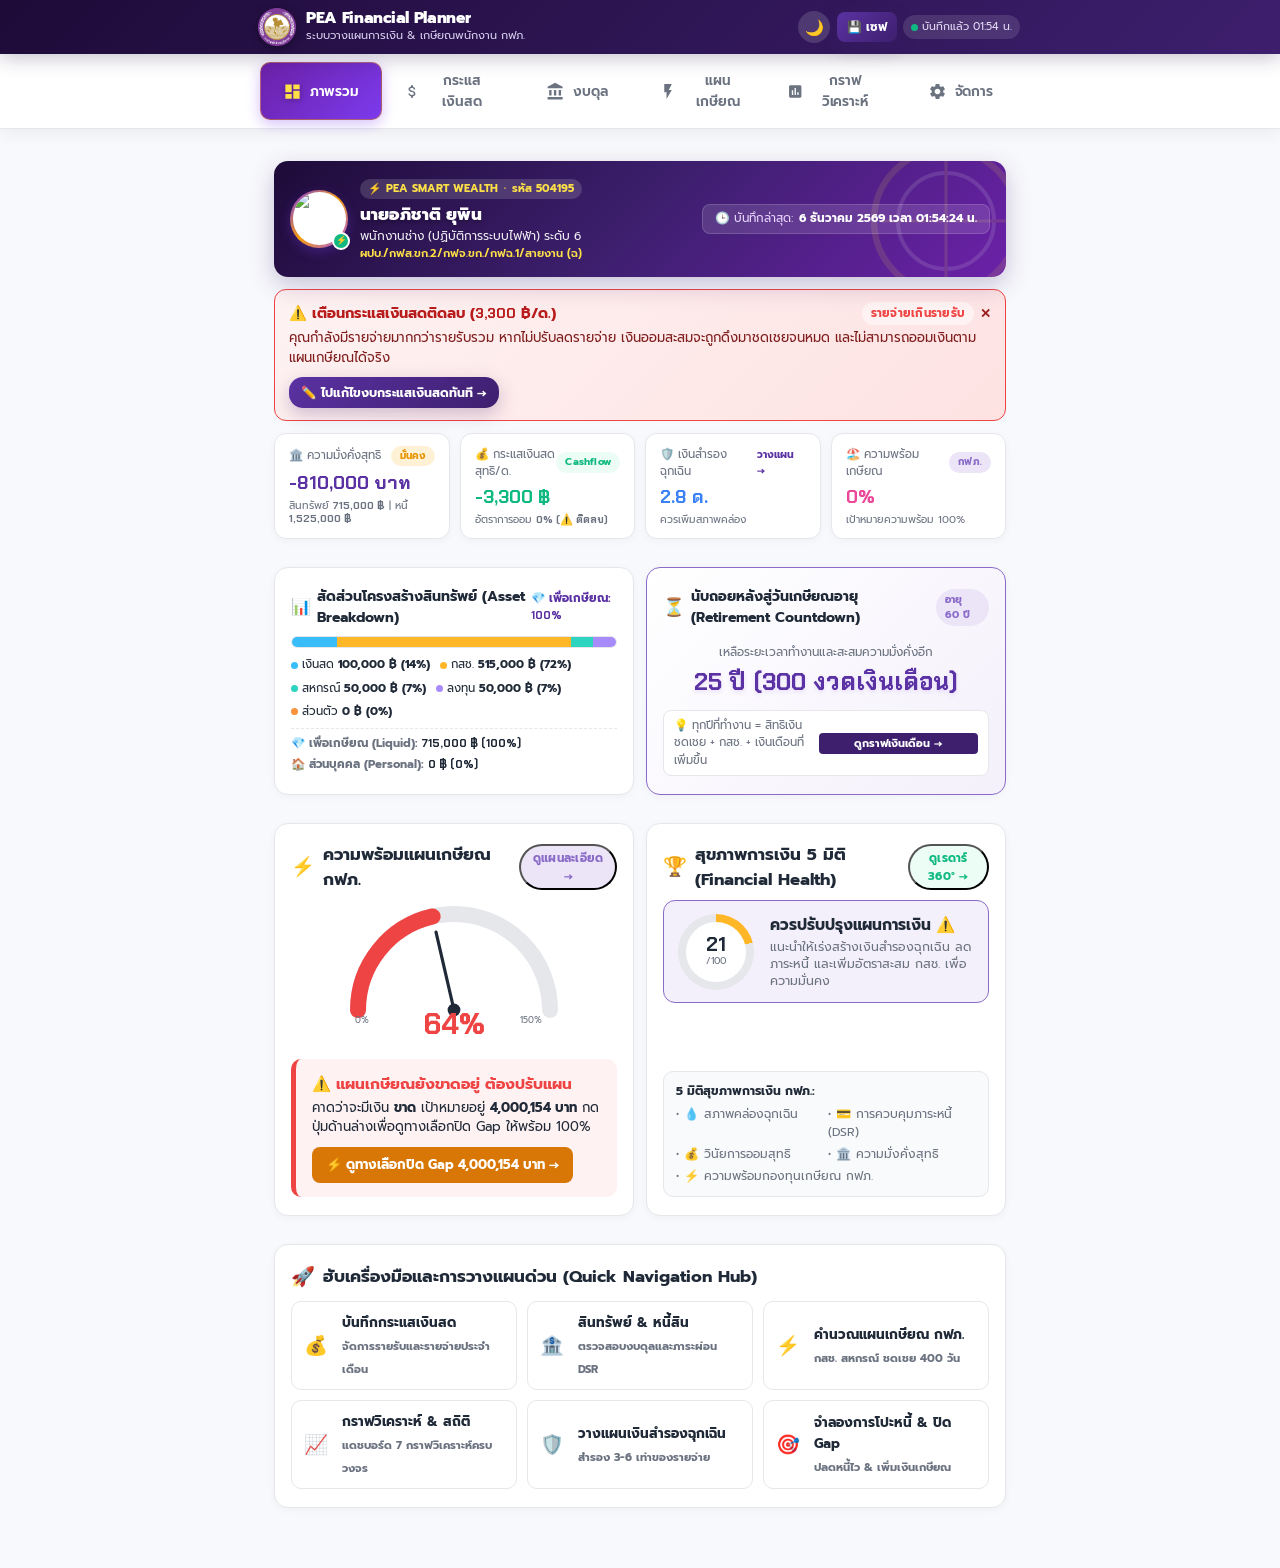
==== commit bdfd2b25: "feat(config): reset initial financial inputs to 0 and user profile to empty" ====
--- a/index.html
+++ b/index.html
@@ -2045,7 +2045,7 @@
           <div class="input-group">
             <label class="input-label"><span>เงินเดือนพื้นฐาน (บาท/เดือน)</span><span class="input-hint">ตามระดับตำแหน่ง</span></label>
             <div class="input-wrap">
-              <input type="number" inputmode="decimal" class="form-input" id="inc_salary" value="35000" oninput="onDataChanged()">
+              <input type="number" inputmode="decimal" class="form-input" id="inc_salary" value="0" oninput="onDataChanged()">
               <span class="input-unit">บาท</span>
             </div>
             <div class="chips-row">
@@ -2198,7 +2198,7 @@
               <span>🤝 เงินสงเคราะห์ / สมาคมฌาปนกิจสงเคราะห์ (กฟภ. / สหกรณ์)</span>
             </label>
             <div class="input-wrap">
-              <input type="number" inputmode="decimal" class="form-input" id="exp_pea_cremation" value="300" oninput="onDataChanged()">
+              <input type="number" inputmode="decimal" class="form-input" id="exp_pea_cremation" value="0" oninput="onDataChanged()">
               <span class="input-unit">บาท/ด.</span>
             </div>
             <div class="chips-row">
@@ -2270,7 +2270,7 @@
               <span>🏥 เบี้ยประกันภัย (สุขภาพ/ชีวิต/รถ เฉลี่ยต่อเดือน)</span>
             </label>
             <div class="input-wrap">
-              <input type="number" inputmode="decimal" class="form-input" id="exp_insurance" value="1500" oninput="onDataChanged()">
+              <input type="number" inputmode="decimal" class="form-input" id="exp_insurance" value="0" oninput="onDataChanged()">
               <span class="input-unit">บาท/ด.</span>
             </div>
             <div class="chips-row">
@@ -2303,7 +2303,7 @@
           <div class="input-group">
             <label class="input-label"><span>🛒 ค่าใช้จ่ายในบ้าน (อาหาร / ค่าน้ำ-ไฟ / ของใช้)</span></label>
             <div class="input-wrap">
-              <input type="number" inputmode="decimal" class="form-input" id="exp_home" value="12000" oninput="onDataChanged()">
+              <input type="number" inputmode="decimal" class="form-input" id="exp_home" value="0" oninput="onDataChanged()">
               <span class="input-unit">บาท/ด.</span>
             </div>
             <div class="chips-row">
@@ -2332,7 +2332,7 @@
           <div class="input-group">
             <label class="input-label"><span>☕ ค่าใช้จ่ายส่วนตัว / ท่องเที่ยว / ไลฟ์สไตล์</span></label>
             <div class="input-wrap">
-              <input type="number" inputmode="decimal" class="form-input" id="exp_lifestyle" value="5000" oninput="onDataChanged()">
+              <input type="number" inputmode="decimal" class="form-input" id="exp_lifestyle" value="0" oninput="onDataChanged()">
               <span class="input-unit">บาท/ด.</span>
             </div>
             <div class="chips-row">
@@ -2349,7 +2349,7 @@
               <span class="input-hint">ออมเพิ่ม</span>
             </label>
             <div class="input-wrap">
-              <input type="number" inputmode="decimal" class="form-input" id="exp_saving" value="3000" oninput="onDataChanged()">
+              <input type="number" inputmode="decimal" class="form-input" id="exp_saving" value="0" oninput="onDataChanged()">
               <span class="input-unit">บาท/ด.</span>
             </div>
             <div class="chips-row">
@@ -3120,7 +3120,7 @@
                   <span>⚡ อายุงาน กฟภ. ปัจจุบัน <span class="tooltip-tag" data-tip="อายุงานสะสมที่ กฟภ. ใช้นับสเต็ปสมทบ กสช. (9%/10%/11%) และสิทธิชดเชยเกษียณ 400 วัน">ℹ</span></span>
                 </label>
                 <div class="input-wrap">
-                  <input type="number" class="form-input" id="pea_serviceYears" value="10" min="0" max="50" required oninput="onRetirementInput()">
+                  <input type="number" class="form-input" id="pea_serviceYears" value="0" min="0" max="50" required oninput="onRetirementInput()">
                   <span class="input-unit">ปี</span>
                 </div>
               </div>
@@ -3141,7 +3141,7 @@
                   <span>💼 เงินเดือนปัจจุบัน <span class="tooltip-tag" data-tip="เงินเดือนประจำไม่รวมค่าเวร/ค่าเสี่ยงภัย เป็นฐานคิด กสช. และเงินชดเชย 400 วัน">ℹ</span></span>
                 </label>
                 <div class="input-wrap">
-                  <input type="number" class="form-input" id="pea_salary" value="35000" min="0" required oninput="onRetirementInput()">
+                  <input type="number" class="form-input" id="pea_salary" value="0" min="0" required oninput="onRetirementInput()">
                   <span class="input-unit">บาท</span>
                 </div>
               </div>
@@ -3196,7 +3196,7 @@
               <div class="input-group">
                 <label class="input-label"><span>🛒 ค่าใช้จ่ายพื้นฐานหลังเกษียณ</span></label>
                 <div class="input-wrap">
-                  <input type="number" class="form-input" id="pea_desiredExpenseToday" value="20000" min="0" required oninput="onRetirementInput()">
+                  <input type="number" class="form-input" id="pea_desiredExpenseToday" value="0" min="0" required oninput="onRetirementInput()">
                   <span class="input-unit">บาท/ด.</span>
                 </div>
               </div>
@@ -3260,7 +3260,7 @@
             <div class="input-group">
               <label class="input-label"><span>💰 เงินออมอื่นๆ ต่อเดือน (นอกเหนือกสช.+หุ้นสหกรณ์)</span></label>
               <div class="input-wrap">
-                <input type="number" class="form-input" id="pea_monthlySavings" value="3000" min="0" required oninput="onRetirementInput()">
+                <input type="number" class="form-input" id="pea_monthlySavings" value="0" min="0" required oninput="onRetirementInput()">
                 <span class="input-unit">บาท/ด.</span>
               </div>
             </div>
@@ -3269,7 +3269,7 @@
               <div class="input-group">
                 <label class="input-label"><span>🏦 เงินออมตั้งต้นที่มีอยู่</span></label>
                 <div class="input-wrap">
-                  <input type="number" class="form-input" id="pea_initialSavings" value="100000" min="0" required oninput="onRetirementInput()">
+                  <input type="number" class="form-input" id="pea_initialSavings" value="0" min="0" required oninput="onRetirementInput()">
                   <span class="input-unit">บาท</span>
                 </div>
               </div>
@@ -3286,14 +3286,14 @@
               <div class="input-group">
                 <label class="input-label"><span>🪙 สะสมหุ้น/เดือน</span></label>
                 <div class="input-wrap">
-                  <input type="number" class="form-input" id="pea_coopSharePerMonth" value="1000" min="0" required oninput="onRetirementInput()">
+                  <input type="number" class="form-input" id="pea_coopSharePerMonth" value="0" min="0" required oninput="onRetirementInput()">
                   <span class="input-unit">บาท/ด.</span>
                 </div>
               </div>
               <div class="input-group">
                 <label class="input-label"><span>🪙 มูลค่าหุ้นปัจจุบัน</span></label>
                 <div class="input-wrap">
-                  <input type="number" class="form-input" id="pea_coopShareCurrent" value="50000" min="0" required oninput="onRetirementInput()">
+                  <input type="number" class="form-input" id="pea_coopShareCurrent" value="0" min="0" required oninput="onRetirementInput()">
                   <span class="input-unit">บาท</span>
                 </div>
               </div>
@@ -3386,14 +3386,14 @@
               <div class="input-group">
                 <label class="input-label"><span>💵 เงินสะสม ล่าสุด</span></label>
                 <div class="input-wrap">
-                  <input type="number" class="form-input" id="pea_pfAccumulated" value="200000" min="0" required oninput="onRetirementInput()">
+                  <input type="number" class="form-input" id="pea_pfAccumulated" value="0" min="0" required oninput="onRetirementInput()">
                   <span class="input-unit">บาท</span>
                 </div>
               </div>
               <div class="input-group">
                 <label class="input-label"><span>💼 เงินสมทบ ล่าสุด</span></label>
                 <div class="input-wrap">
-                  <input type="number" class="form-input" id="pea_pfContributed" value="250000" min="0" required oninput="onRetirementInput()">
+                  <input type="number" class="form-input" id="pea_pfContributed" value="0" min="0" required oninput="onRetirementInput()">
                   <span class="input-unit">บาท</span>
                 </div>
               </div>
@@ -3403,14 +3403,14 @@
               <div class="input-group">
                 <label class="input-label"><span>📈 ผลประโยชน์สะสม</span></label>
                 <div class="input-wrap">
-                  <input type="number" class="form-input" id="pea_pfAccumulatedGain" value="30000" min="0" required oninput="onRetirementInput()">
+                  <input type="number" class="form-input" id="pea_pfAccumulatedGain" value="0" min="0" required oninput="onRetirementInput()">
                   <span class="input-unit">บาท</span>
                 </div>
               </div>
               <div class="input-group">
                 <label class="input-label"><span>📈 ผลประโยชน์สมทบ</span></label>
                 <div class="input-wrap">
-                  <input type="number" class="form-input" id="pea_pfContributedGain" value="35000" min="0" required oninput="onRetirementInput()">
+                  <input type="number" class="form-input" id="pea_pfContributedGain" value="0" min="0" required oninput="onRetirementInput()">
                   <span class="input-unit">บาท</span>
                 </div>
               </div>
@@ -4676,7 +4676,7 @@
 
   <!-- ==================== JAVASCRIPT LOGIC ==================== -->
   <script>
-    const STORAGE_KEY = 'pea_finance_app_data_v2';
+    const STORAGE_KEY = 'pea_finance_app_data_v3';
     const THEME_KEY = 'pea_finance_theme';
     const $ = id => document.getElementById(id);
     const num = id => { const el = $(id); return el ? (parseFloat(el.value) || 0) : 0; };
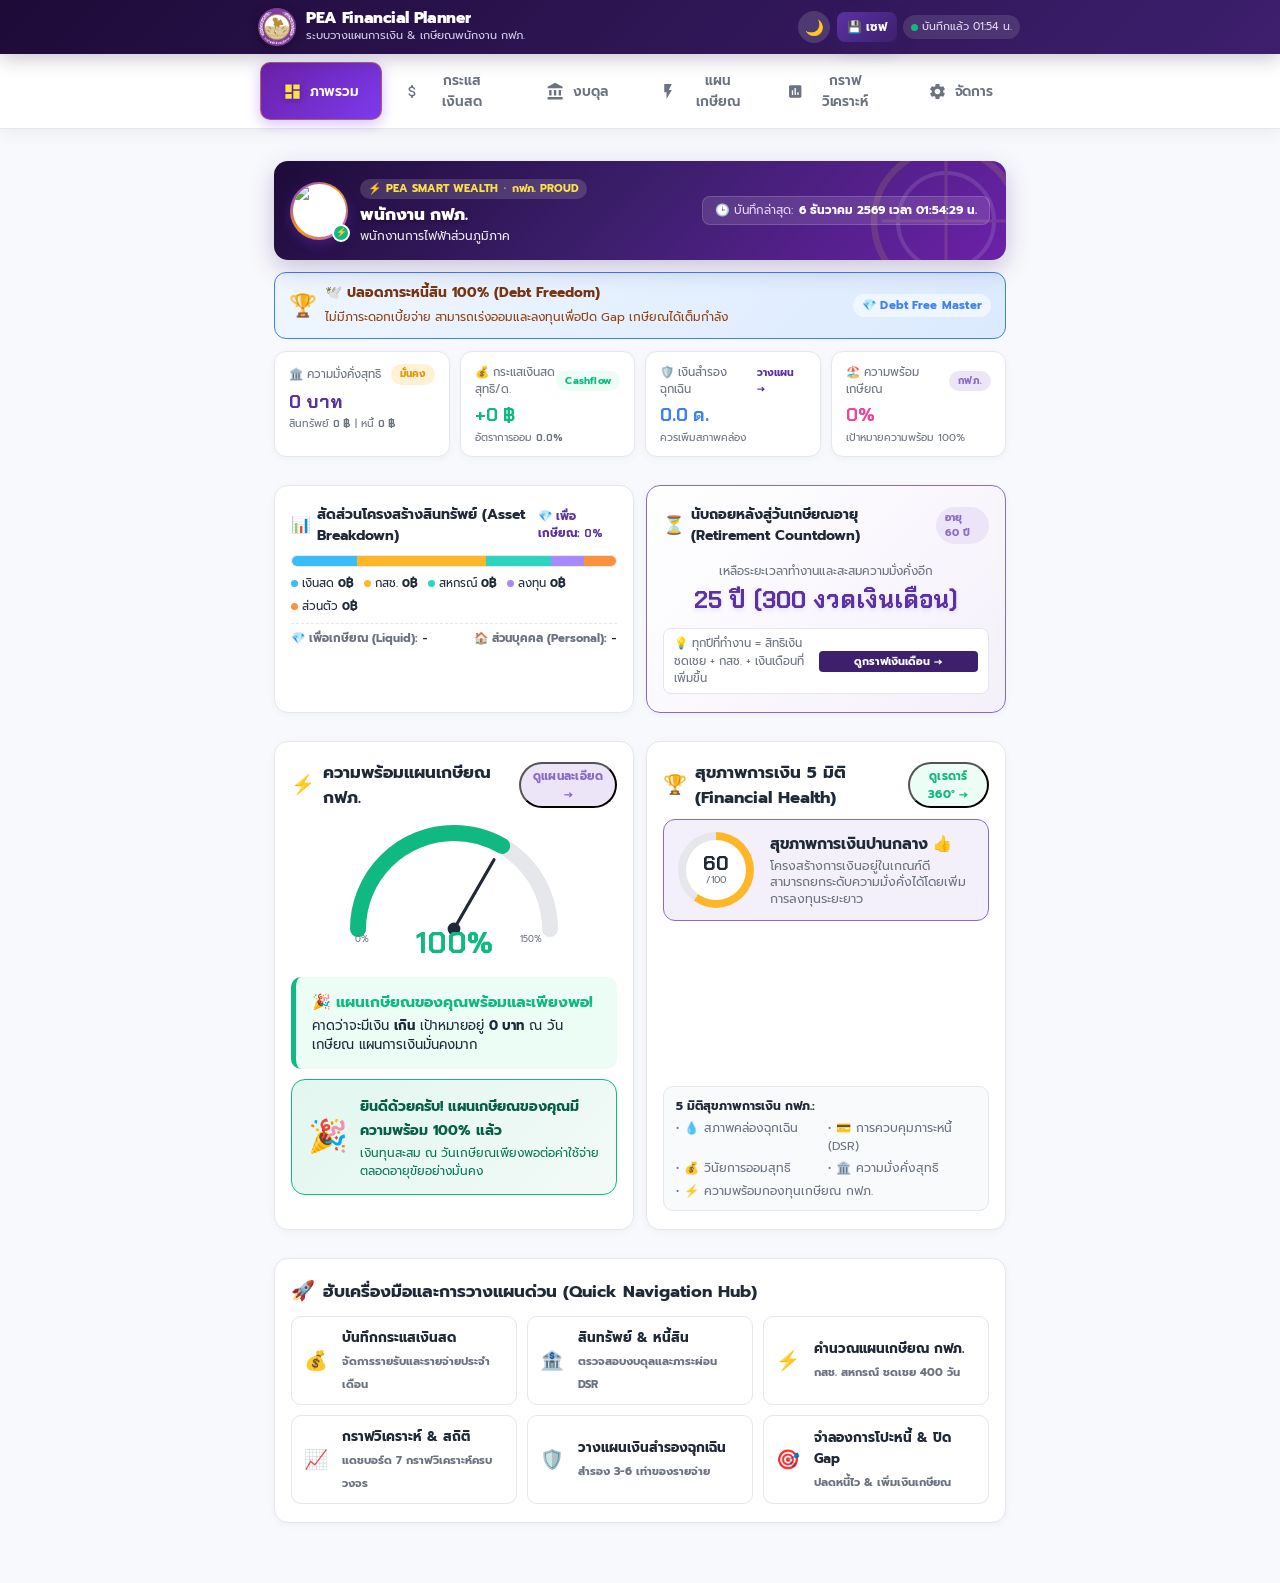
==== commit 23d8cef9: "feat(config): initialize all financial inputs to 0 and user profile to empty" ====
--- a/index.html
+++ b/index.html
@@ -4687,15 +4687,15 @@
     let state = {
       // Personal User Profile
       user_profile: {
-        name: 'นายอภิชาติ ยุพิน',
-        emp_id: '504195',
-        position: 'พนักงานช่าง (ปฏิบัติการระบบไฟฟ้า) ระดับ 6',
-        department: 'ผปบ./กฟส.ขก.2/กฟจ.ขก./กฟฉ.1/สายงาน (ฉ)',
-        bio: 'มุ่งมั่นสร้างความมั่นคงทางการเงินและเกษียณสุขใจ ⚡',
+        name: '',
+        emp_id: '',
+        position: '',
+        department: '',
+        bio: '',
         avatar: ''
       },
       // Cash flow Income
-      inc_salary: 35000,
+      inc_salary: 0,
       inc_pea_electric: 0,
       inc_pea_shift: 0,
       inc_pea_hazard: 0,
@@ -4707,65 +4707,51 @@
       // Cash flow Expenses
       exp_housing: 0,
       exp_car: 0,
-      exp_home: 12000,
+      exp_home: 0,
       exp_family: 0,
-      exp_insurance: 1500,
-      exp_lifestyle: 5000,
-      exp_saving: 3000,
+      exp_insurance: 0,
+      exp_lifestyle: 0,
+      exp_saving: 0,
       exp_tax: 0,
       // PEA Payroll Deductions (รายการหักสลิปเงินเดือน กฟภ.)
       exp_pea_tax: 0,
-      exp_pea_cremation: 300,
+      exp_pea_cremation: 0,
       // Net Worth Assets (Dynamic list + legacy fallback)
-      assets: [
-        { id: 'a_cash', category: 'cash', isLiquid: true, name: 'เงินสด & บัญชีเงินฝากออมทรัพย์', amount: 100000 },
-        { id: 'a_fixed', category: 'fixed', isLiquid: true, name: 'เงินฝากประจำ / สลากออมทรัพย์', amount: 0 },
-        { id: 'a_coop', category: 'pea_coop', isLiquid: true, name: 'หุ้นสะสมสหกรณ์ออมทรัพย์ กฟภ.', amount: 50000 },
-        { id: 'a_pf', category: 'provident', isLiquid: true, name: 'กองทุนสำรองเลี้ยงชีพ (กสช.) กฟภ.', amount: 515000 },
-        { id: 'a_inv', category: 'investment', isLiquid: true, name: 'พอร์ตหุ้นไทย / กองทุนรวม', amount: 50000 },
-        { id: 'a_re', category: 'realestate', isLiquid: false, name: 'บ้านเดี่ยว / คอนโดที่อยู่อาศัย', amount: 0 },
-        { id: 'a_car', category: 'personal', isLiquid: false, name: 'รถยนต์ / ทรัพย์สินส่วนตัว', amount: 0 },
-        { id: 'a_biz', category: 'business', isLiquid: false, name: 'มูลค่าธุรกิจส่วนตัว', amount: 0 },
-        { id: 'a_oth', category: 'other', isLiquid: false, name: 'สินทรัพย์อื่นๆ', amount: 0 }
-      ],
-      ast_cash: 100000,
+      assets: [],
+      ast_cash: 0,
       ast_fixed: 0,
-      ast_investment: 50000,
-      ast_provident: 515000,
+      ast_investment: 0,
+      ast_provident: 0,
       ast_realestate: 0,
       ast_personal: 0,
       ast_business: 0,
       ast_other: 0,
       // Net Worth Liabilities (Dynamic list + legacy fallback)
       debtStrategy: 'avalanche',
-      debts: [
-        { id: 'd_home', category: 'secured', name: 'สินเชื่อบ้าน/คอนโด', principal: 1200000, monthly: 8500, rate: 3.8, total_terms: 240, remaining_terms: 180, start_date: '2021-01-01', end_date: '2041-01-01' },
-        { id: 'd_coop', category: 'welfare', name: 'เงินกู้สามัญสหกรณ์ กฟภ.', principal: 300000, monthly: 5500, rate: 4.75, total_terms: 84, remaining_terms: 55, start_date: '2023-08-01', end_date: '2030-08-01' },
-        { id: 'd_card', category: 'unsecured', name: 'บัตรเครดิต KTC', principal: 25000, monthly: 2500, rate: 16.0, total_terms: 12, remaining_terms: 10, start_date: '2026-01-01', end_date: '2027-01-01' }
-      ],
-      lia_home: 1200000,
+      debts: [],
+      lia_home: 0,
       lia_car: 0,
-      lia_card: 25000,
+      lia_card: 0,
       lia_personal: 0,
       lia_edu: 0,
       lia_other: 0,
       // Retirement inputs
       pea_currentAge: 35,
       pea_retireAge: 60,
-      pea_serviceYears: 10,
+      pea_serviceYears: 0,
       pea_lifeExpectancy: 85,
       pea_salaryGrowth: 3,
-      pea_salary: 35000,
-      pea_desiredExpenseToday: 20000,
+      pea_salary: 0,
+      pea_desiredExpenseToday: 0,
       pea_healthBufferMonthly: 0,
       pea_withdrawalStrategy: 'depletion',
       pea_inflation: 3,
       pea_postRetireReturn: 4.0,
-      pea_monthlySavings: 3000,
-      pea_initialSavings: 100000,
+      pea_monthlySavings: 0,
+      pea_initialSavings: 0,
       pea_preRetireReturn: 5,
-      pea_coopSharePerMonth: 1000,
-      pea_coopShareCurrent: 50000,
+      pea_coopSharePerMonth: 0,
+      pea_coopShareCurrent: 0,
       pea_coopReturn: 4.5,
       pea_coopDividendOption: 'reinvest',
       pea_useStepEmployerRate: true,
@@ -4773,10 +4759,10 @@
       pea_employeeRate: 3,
       pea_employerRate: 10,
       pea_pfReturn: 5,
-      pea_pfAccumulated: 200000,
-      pea_pfContributed: 250000,
-      pea_pfAccumulatedGain: 30000,
-      pea_pfContributedGain: 35000
+      pea_pfAccumulated: 0,
+      pea_pfContributed: 0,
+      pea_pfAccumulatedGain: 0,
+      pea_pfContributedGain: 0
     };
 
     let baseRetirementInputs = null;
@@ -6763,11 +6749,11 @@
 
       if (!state.user_profile) {
         state.user_profile = {
-          name: 'นายอภิชาติ ยุพิน',
-          emp_id: '504195',
-          position: 'พนักงานช่าง (ปฏิบัติการระบบไฟฟ้า) ระดับ 6',
-          department: 'ผปบ./กฟส.ขก.2/กฟจ.ขก./กฟฉ.1/สายงาน (ฉ)',
-          bio: 'มุ่งมั่นสร้างความมั่นคงทางการเงินและเกษียณสุขใจ ⚡',
+          name: '',
+          emp_id: '',
+          position: '',
+          department: '',
+          bio: '',
           avatar: ''
         };
       }
@@ -8884,11 +8870,11 @@
 
     function renderUserProfile() {
       const prof = (state && state.user_profile) ? state.user_profile : {
-        name: 'นายอภิชาติ ยุพิน',
-        emp_id: '504195',
-        position: 'พนักงานช่าง (ปฏิบัติการระบบไฟฟ้า) ระดับ 6',
-        department: 'ผปบ./กฟส.ขก.2/กฟจ.ขก./กฟฉ.1/สายงาน (ฉ)',
-        bio: 'มุ่งมั่นสร้างความมั่นคงทางการเงินและเกษียณสุขใจ ⚡',
+        name: '',
+        emp_id: '',
+        position: '',
+        department: '',
+        bio: '',
         avatar: ''
       };
 
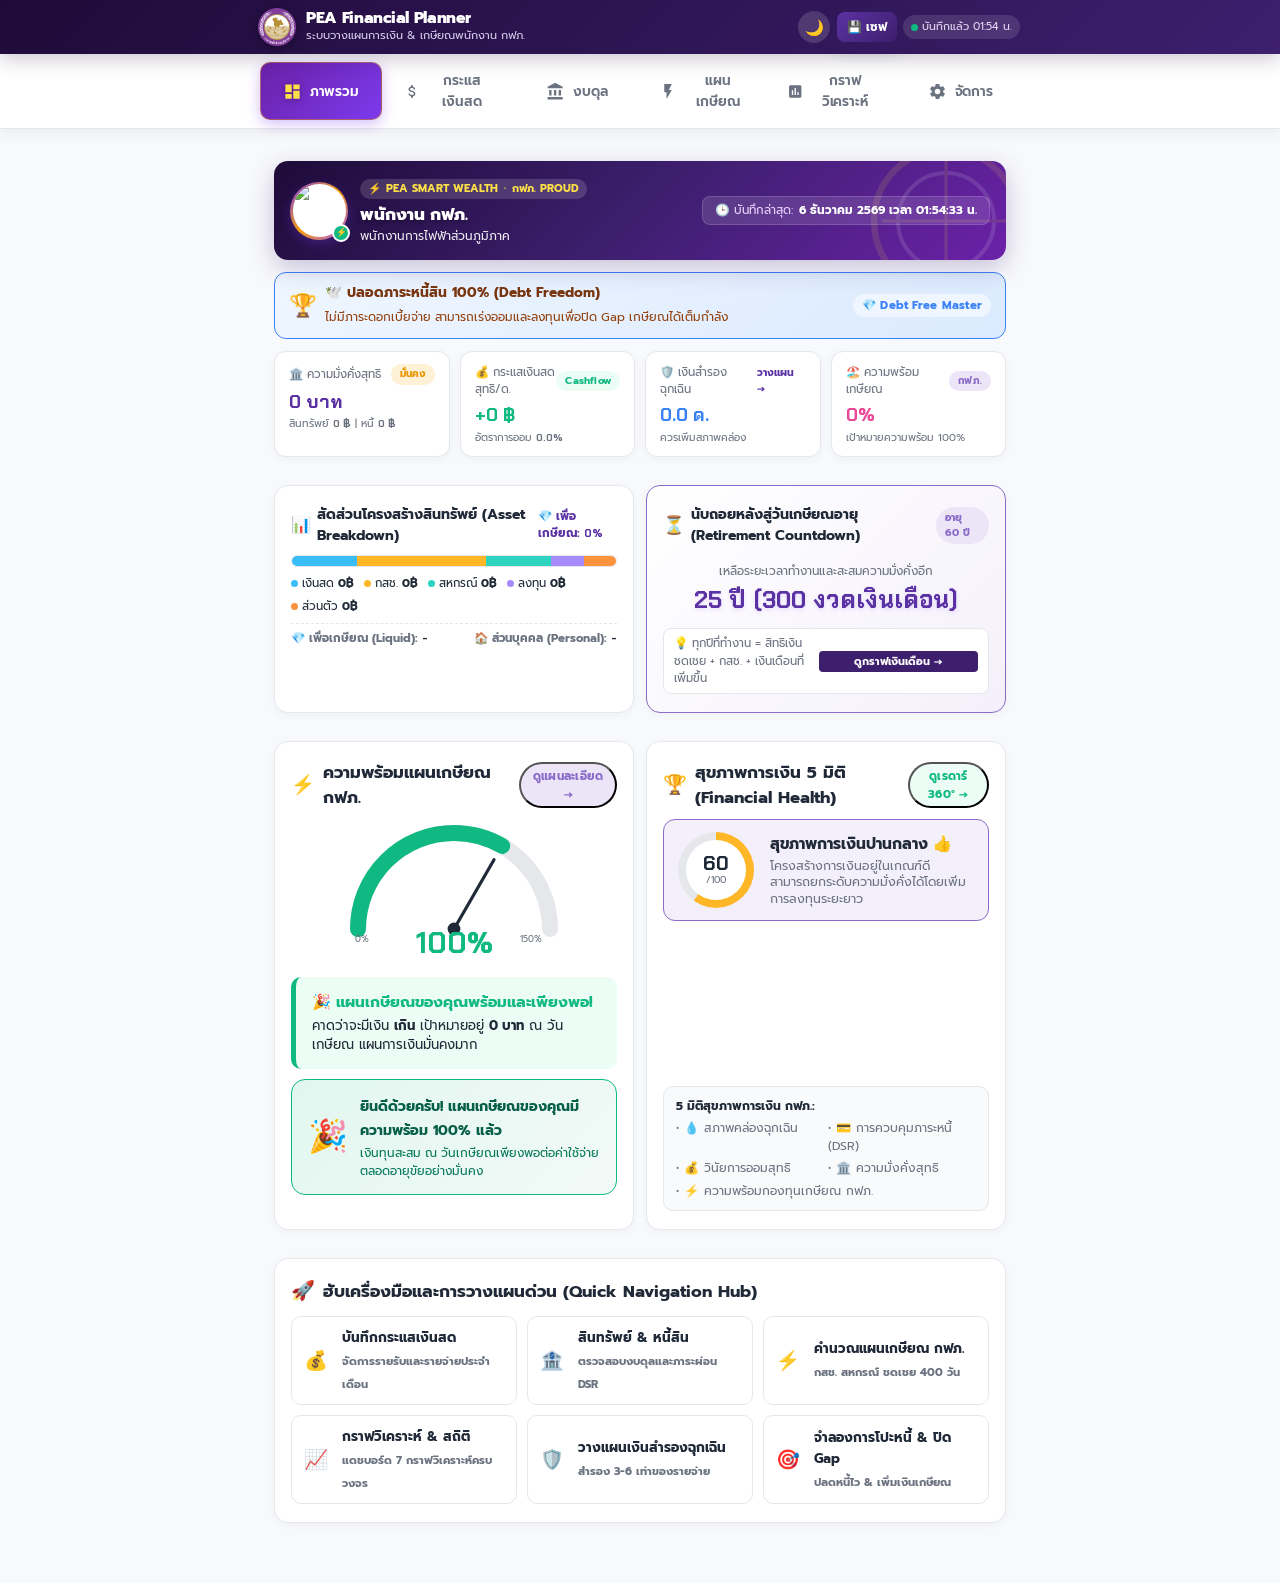
==== commit d6b89193: "feat(meta): update application release version to v2.7" ====
--- a/index.html
+++ b/index.html
@@ -8758,7 +8758,7 @@
       creatorAffiliationShort: 'ผปบ./กฟส.ขก.2/กฟจ.ขก./กฟฉ.1/สายงาน (ฉ)',
       creatorAffiliationFull: 'แผนกปฏิบัติการและบำรุงรักษาระบบไฟฟ้า\nการไฟฟ้าส่วนภูมิภาคสาขาเมืองขอนแก่น 2\nการไฟฟ้าส่วนภูมิภาคจังหวัดขอนแก่น\nการไฟฟ้าส่วนภูมิภาค เขต 1 (ภาคตะวันออกเฉียงเหนือ) จังหวัดอุดรธานี\nสายงานภาคตะวันออกเฉียงเหนือ',
       releaseDate: '23 สิงหาคม 2569',
-      appVersion: 'v3.1'
+      appVersion: 'v2.7'
     };
 
     function getAppMetadata() {
@@ -8825,7 +8825,7 @@
       if ($('inp_meta_affil_short')) $('inp_meta_affil_short').value = meta.creatorAffiliationShort || '';
       if ($('inp_meta_affil_full')) $('inp_meta_affil_full').value = meta.creatorAffiliationFull || '';
       if ($('inp_meta_date')) $('inp_meta_date').value = meta.releaseDate || getThaiTodayString();
-      if ($('inp_meta_version')) $('inp_meta_version').value = meta.appVersion || 'v3.1';
+      if ($('inp_meta_version')) $('inp_meta_version').value = meta.appVersion || 'v2.7';
       
       const modal = $('appMetaModal');
       if (modal) modal.style.display = 'flex';
